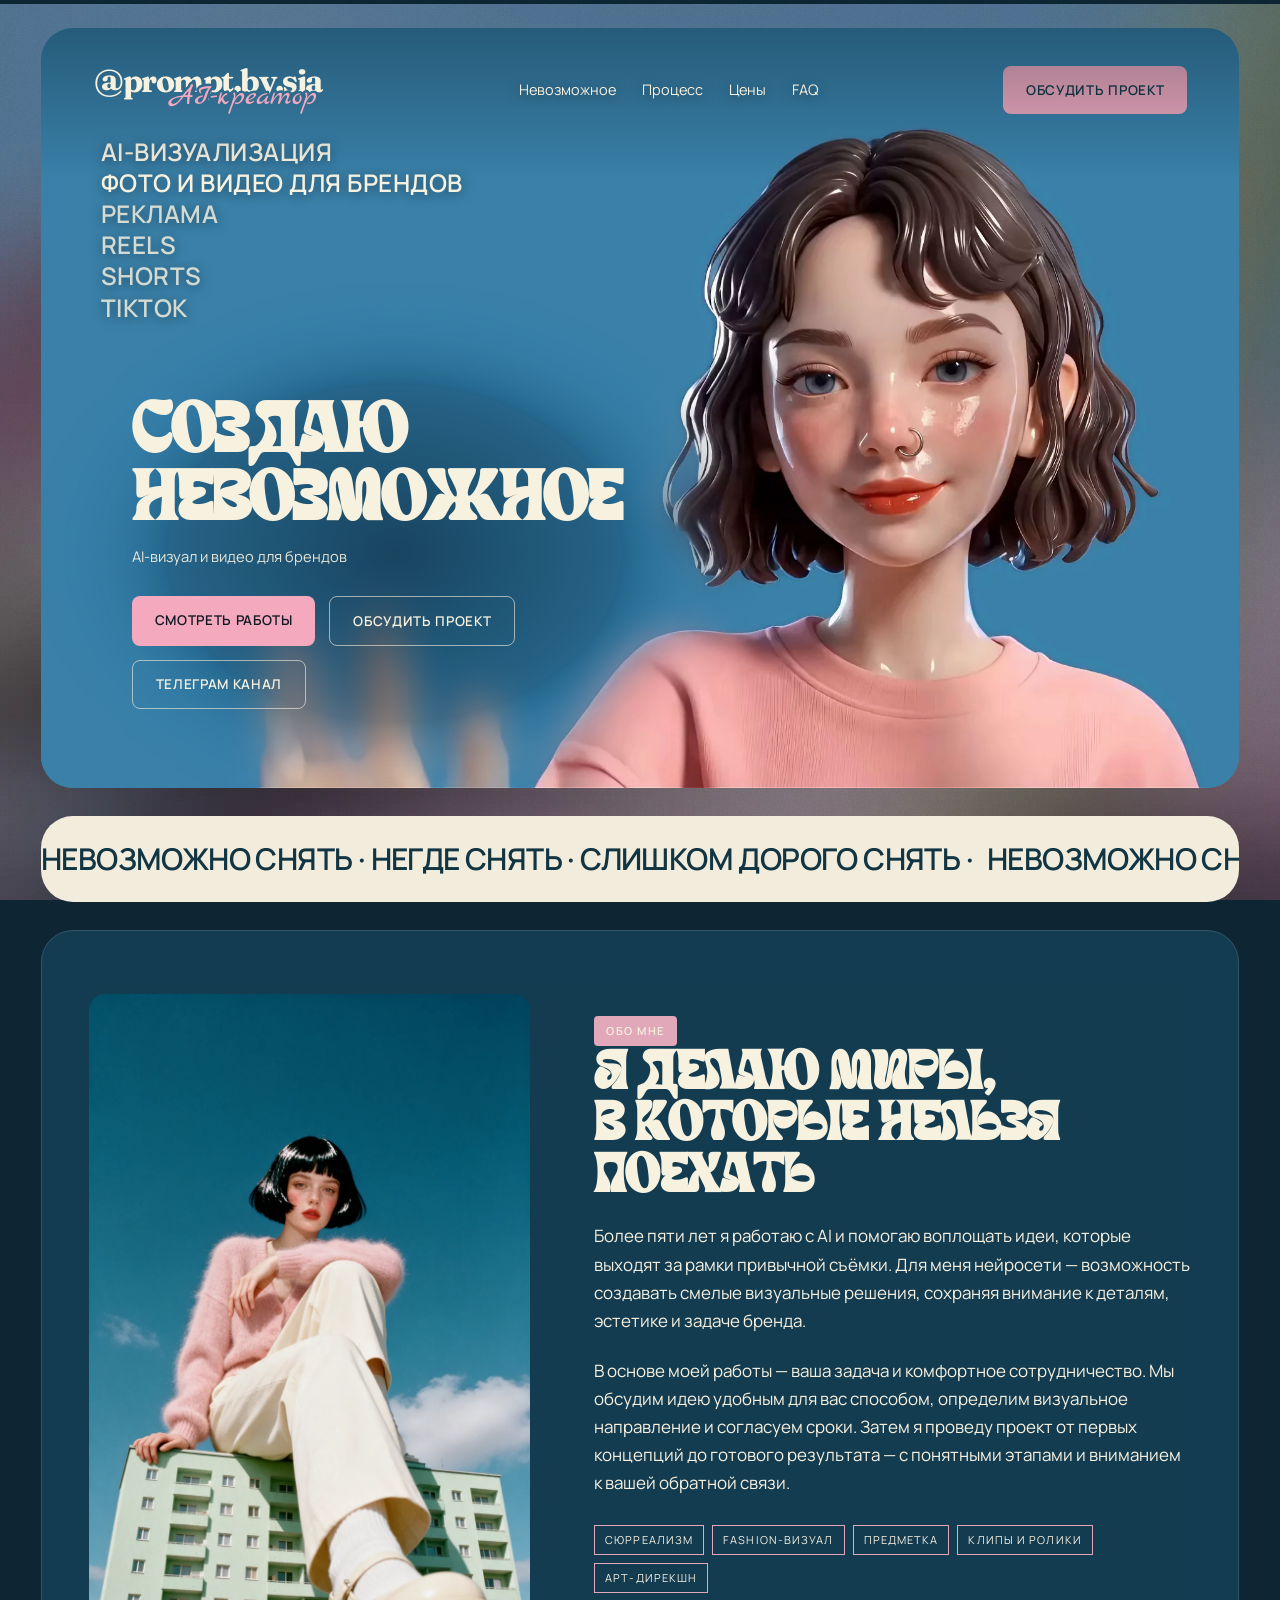
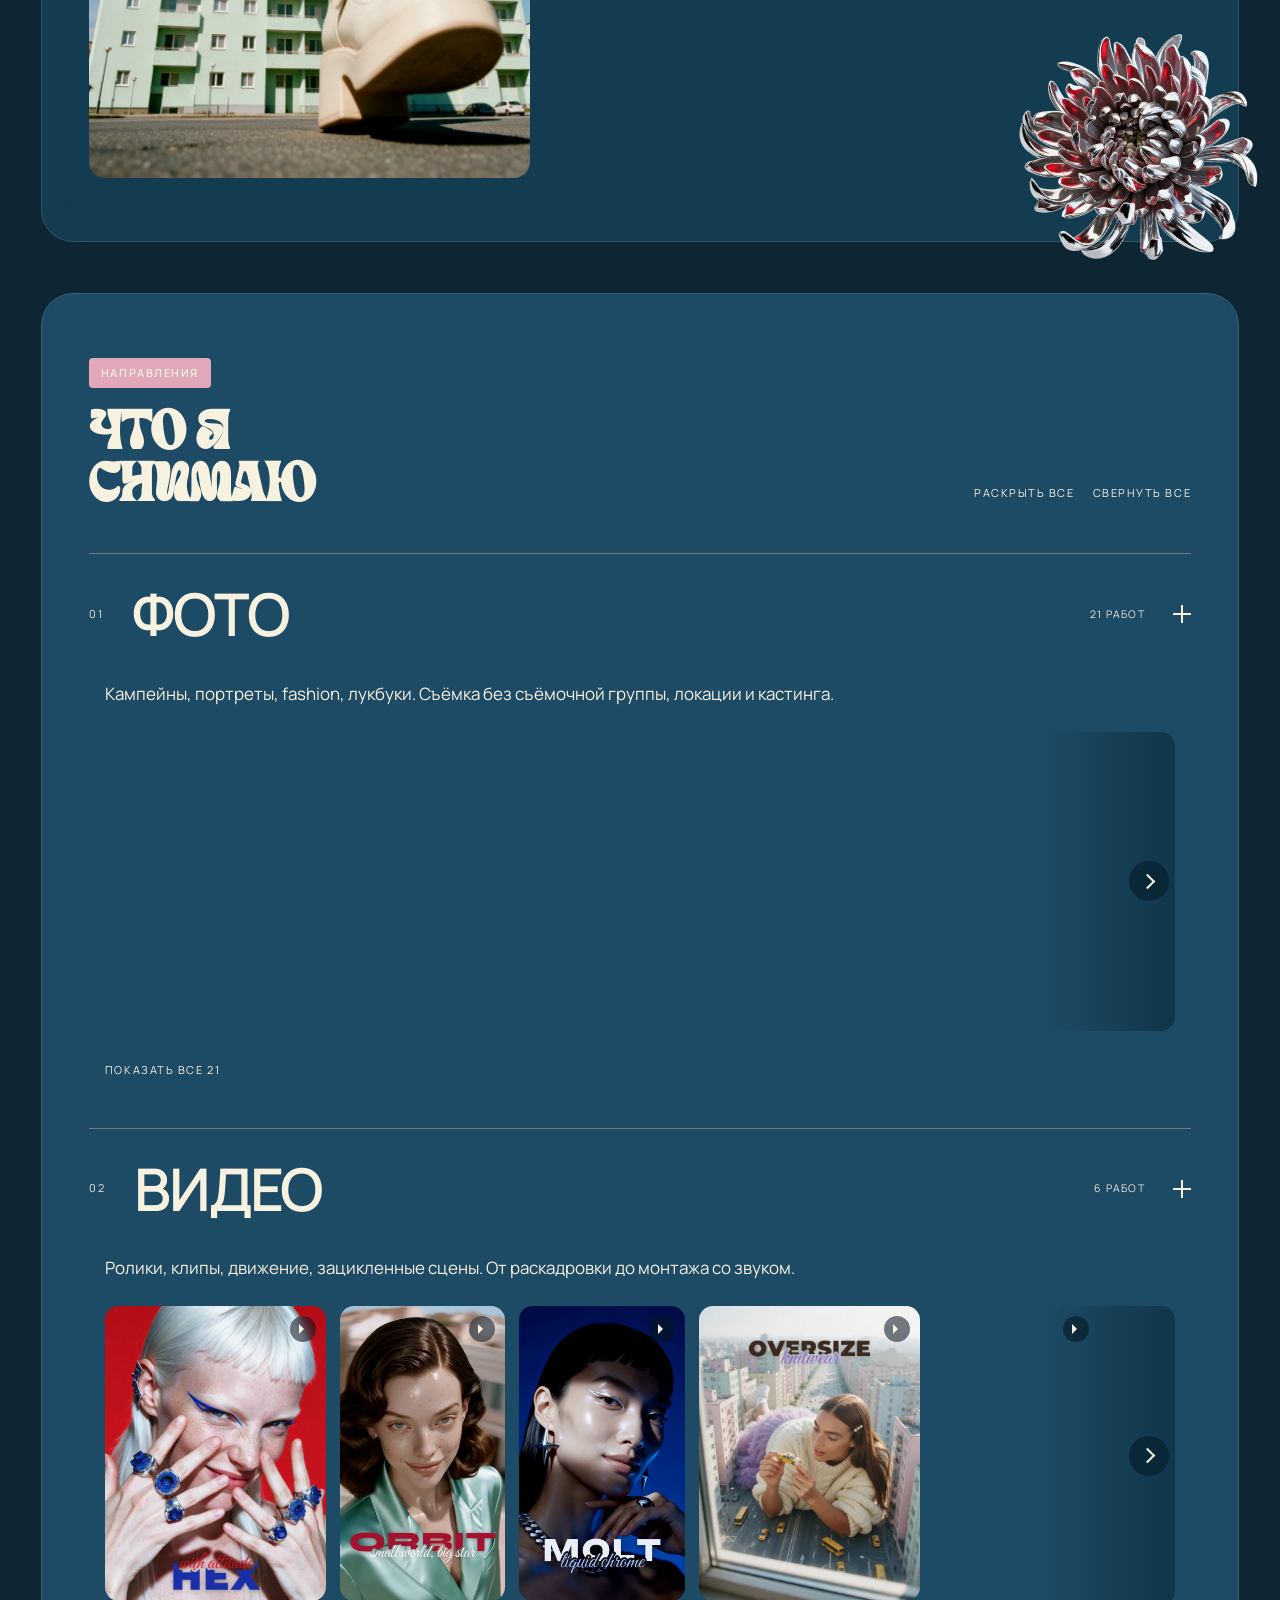
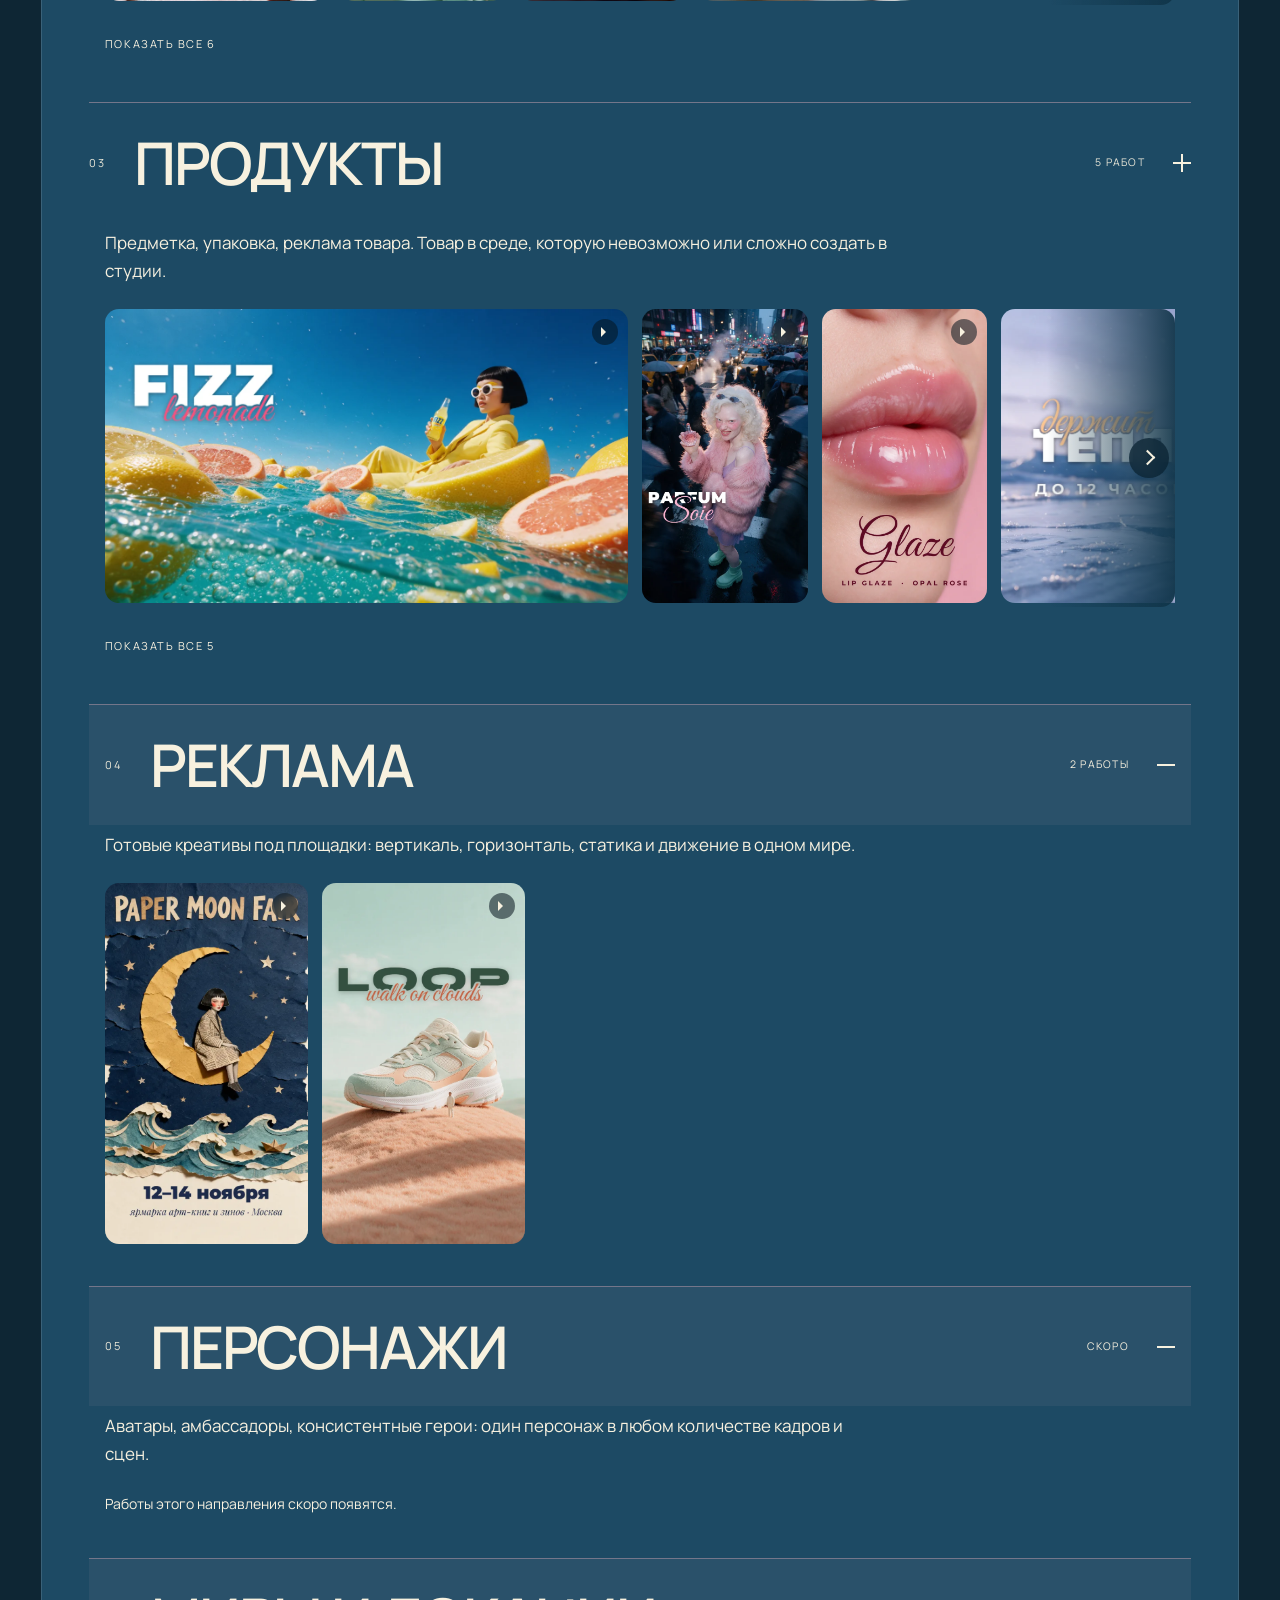
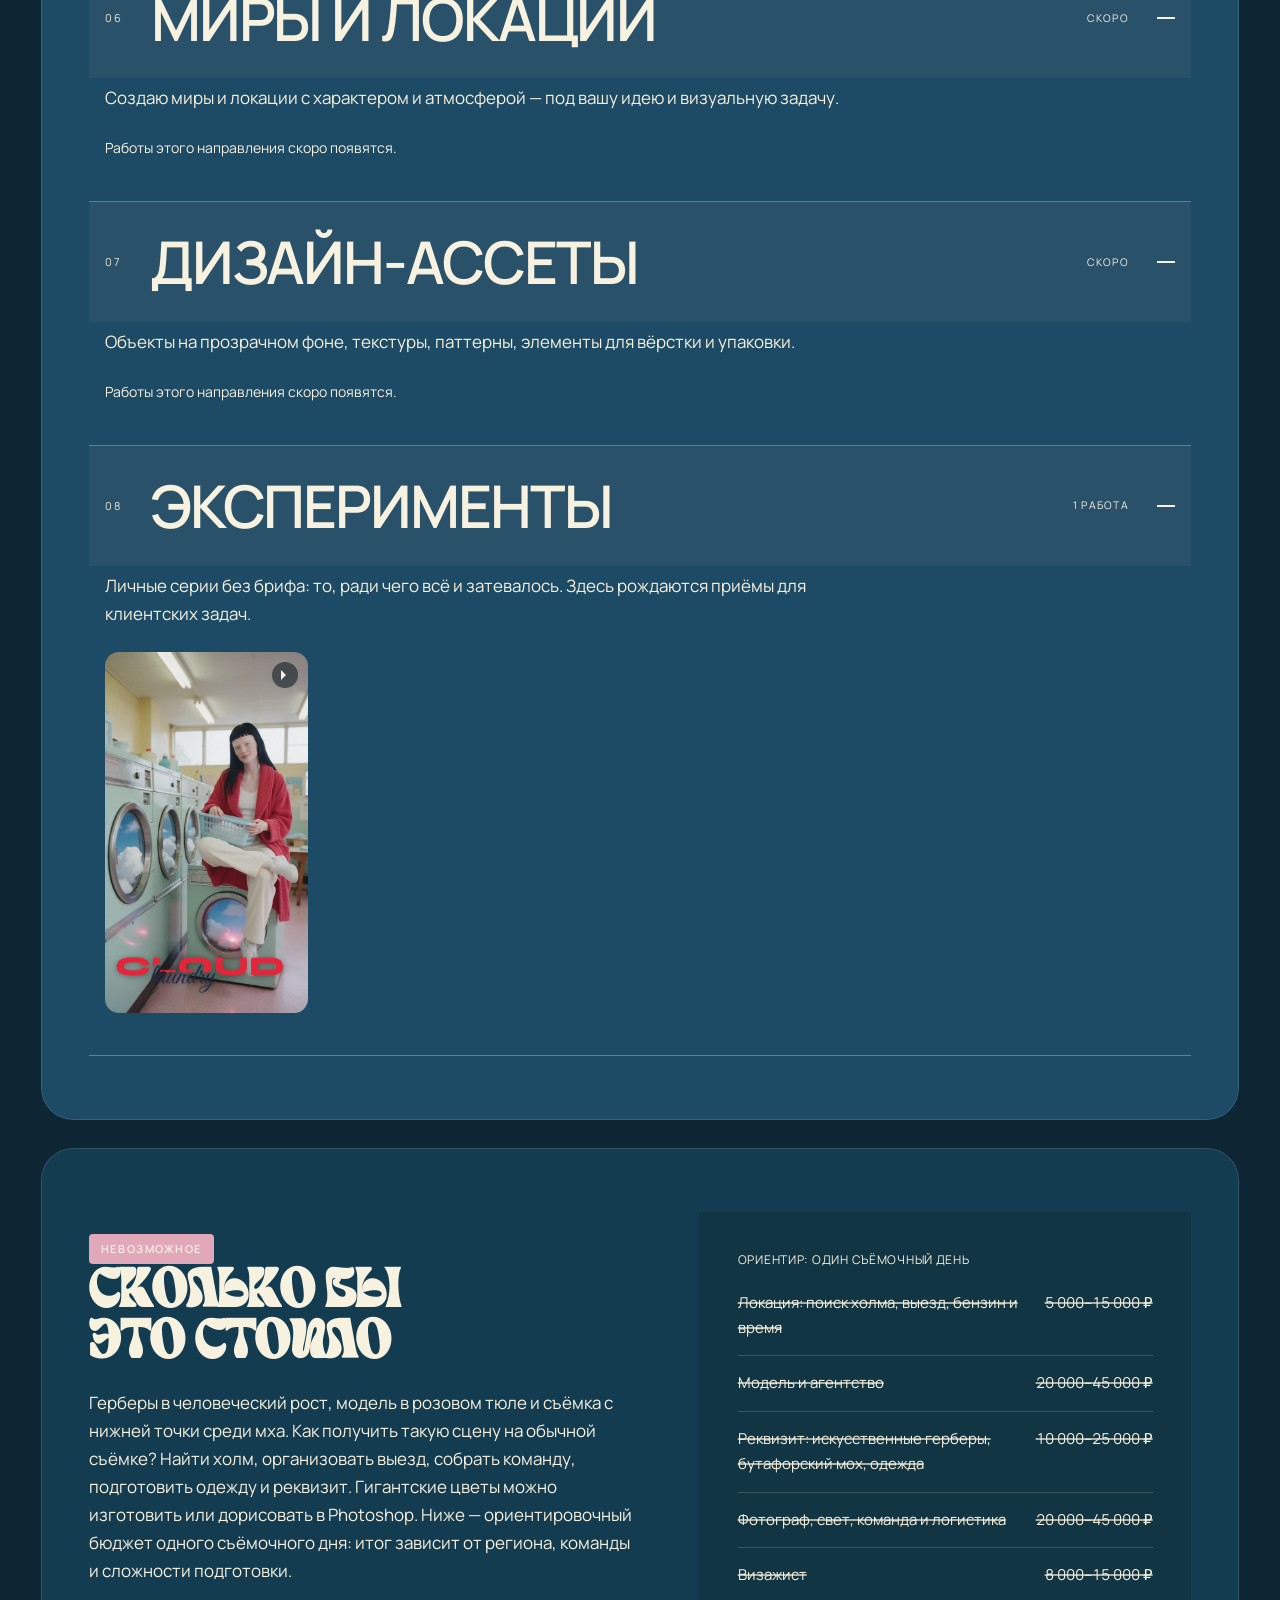
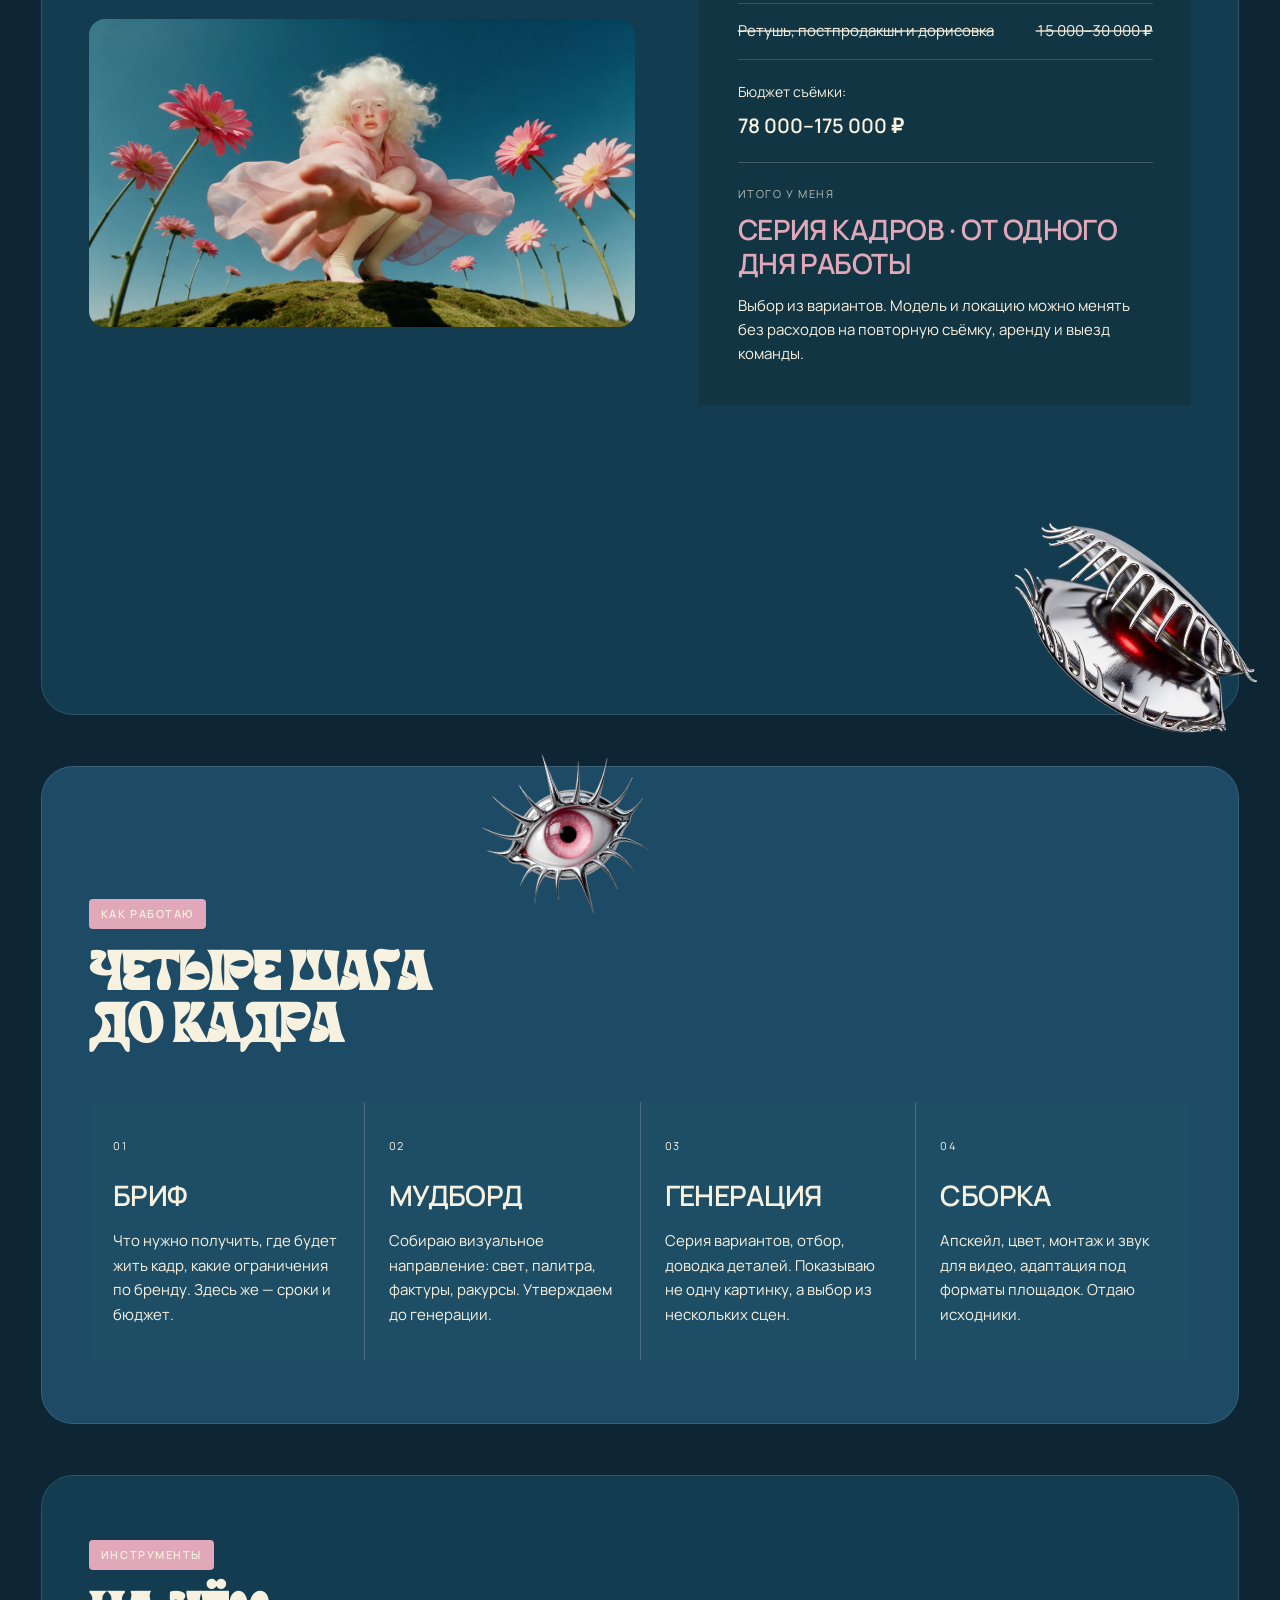
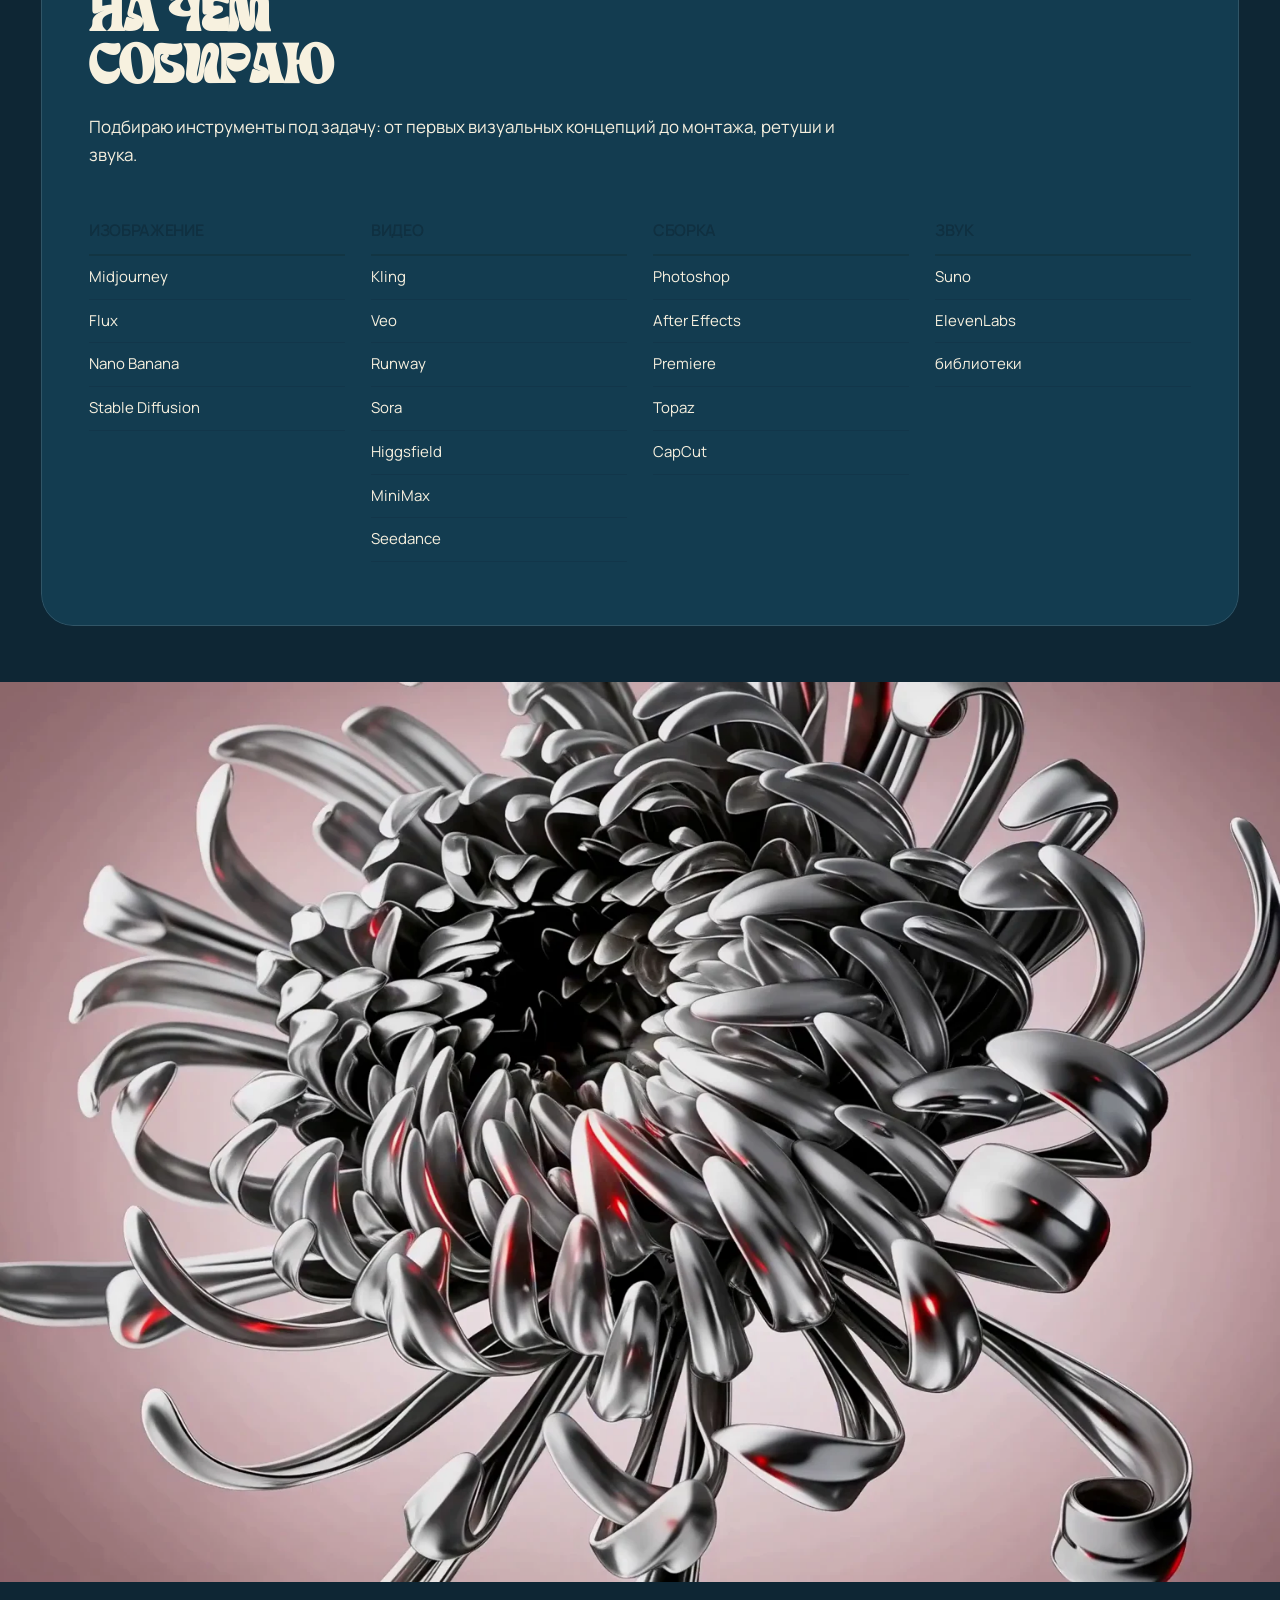
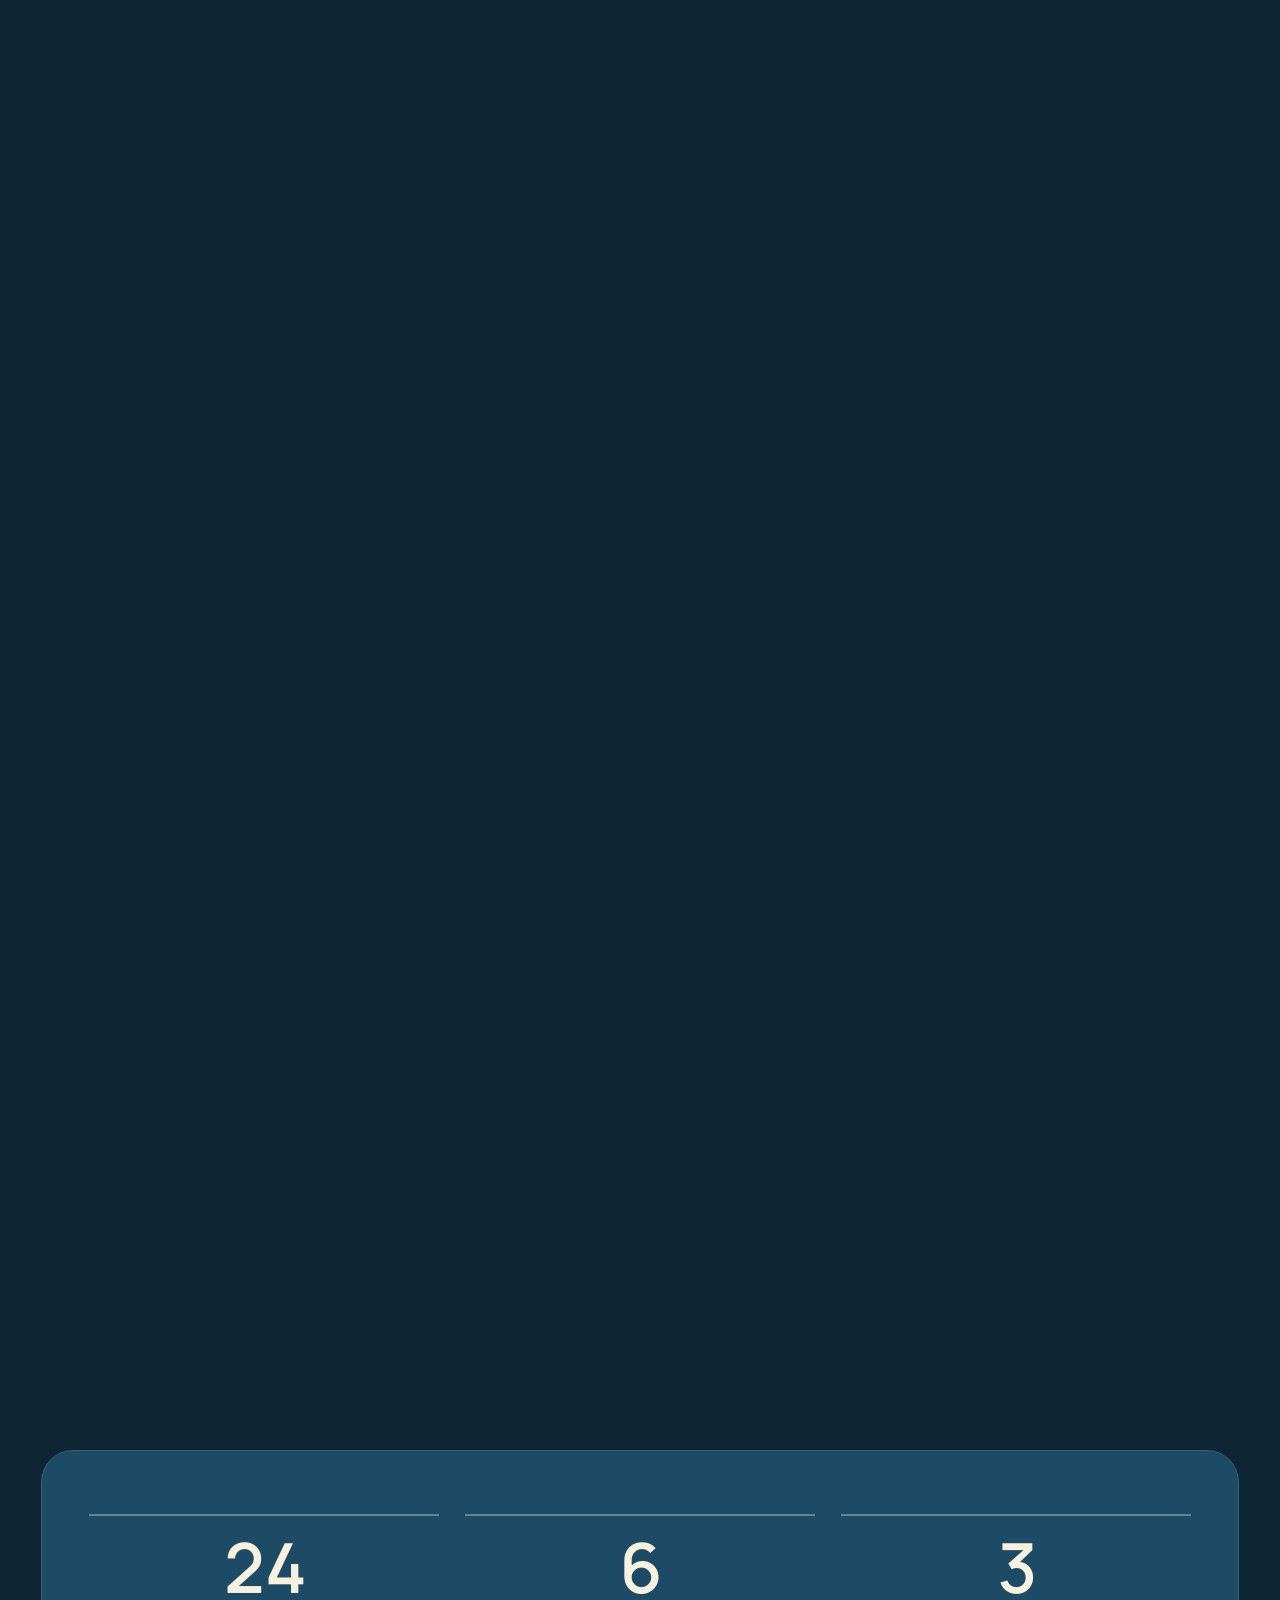
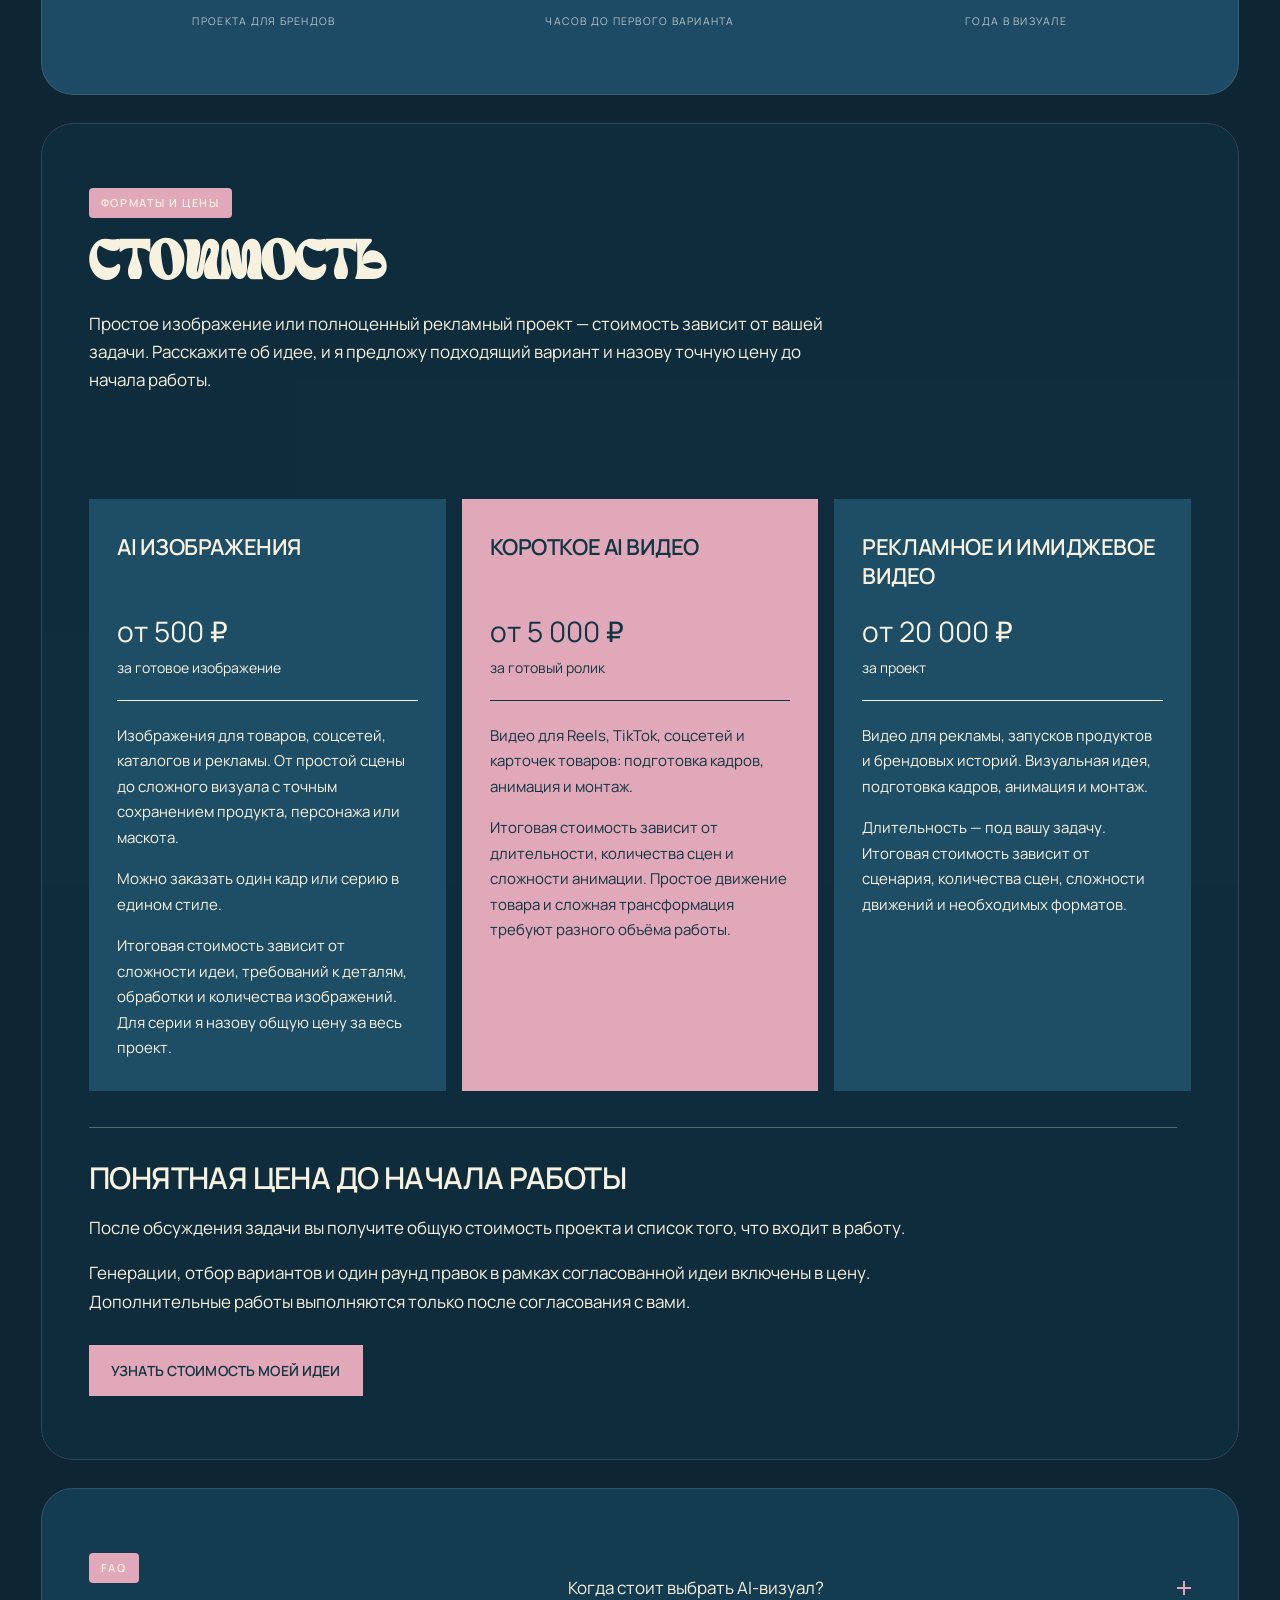
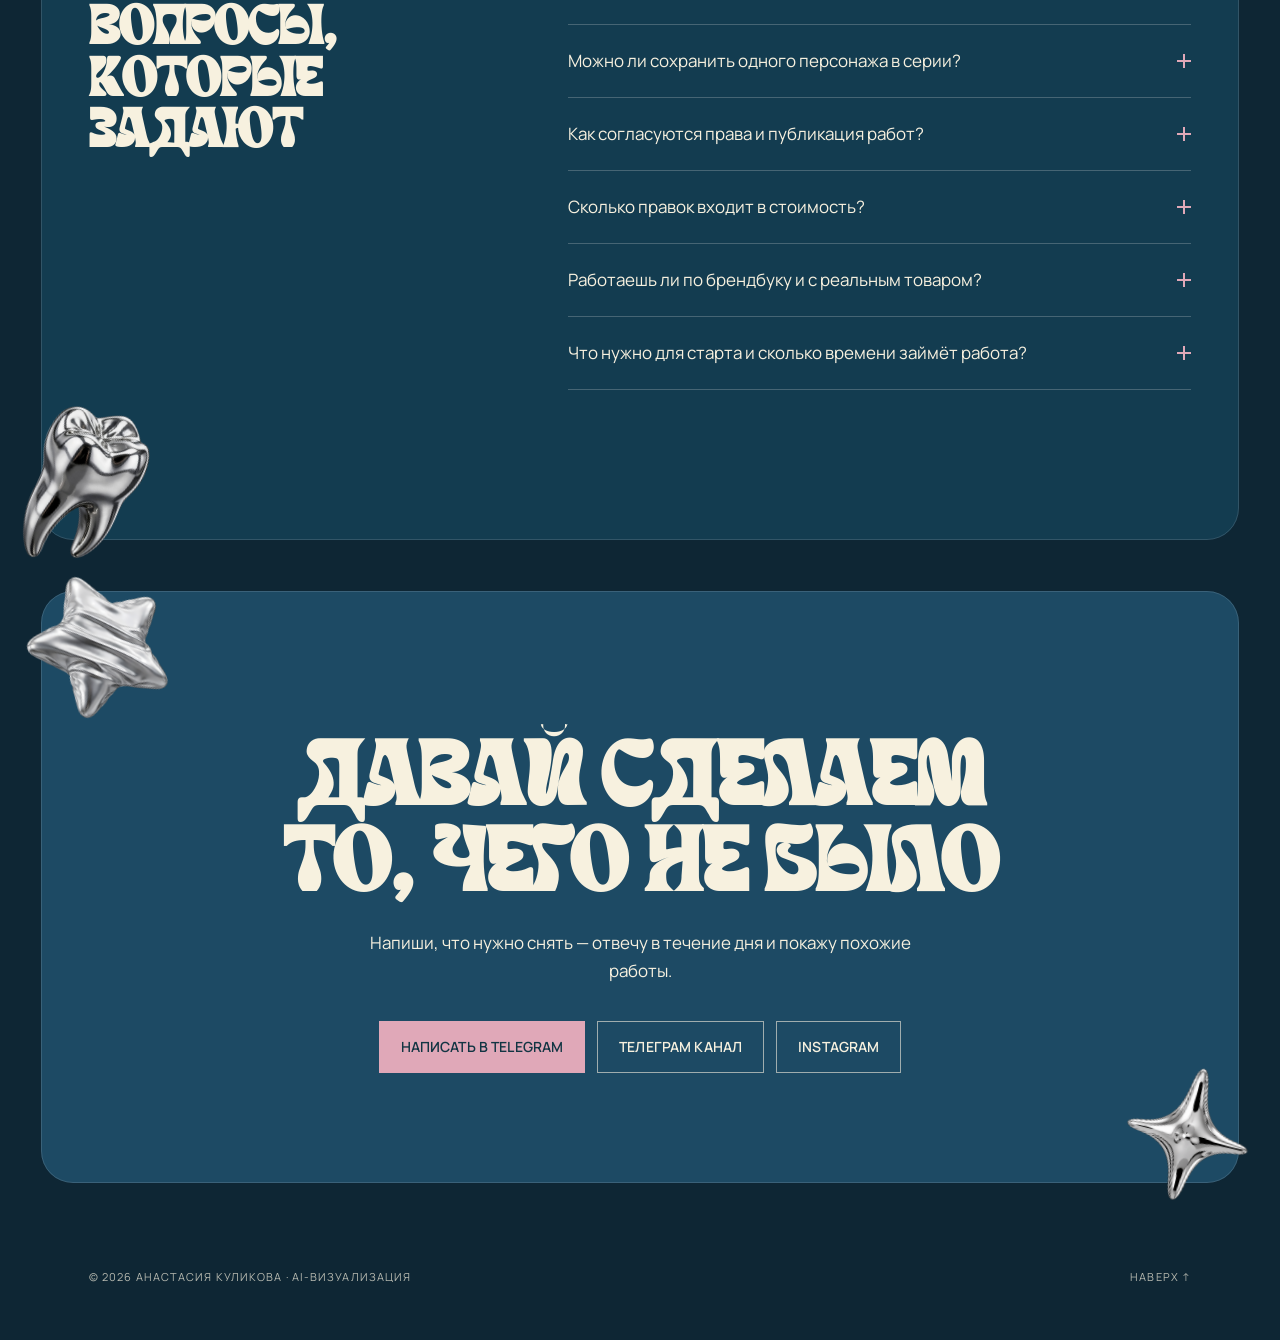
==== index.html @ abefa9d6 "Connect GA4 and Metrika counters, Telegram goals and search verification" ====
<!DOCTYPE html>
<html lang="ru">
<head>
<meta charset="utf-8">
<meta name="viewport" content="width=device-width, initial-scale=1">
<title>Анастасия Куликова — AI-креатор | Изображения и видео для брендов</title>
<meta name="description" content="Анастасия Куликова — AI-креатор. Изображения для товаров, каталогов и рекламы, короткие ролики и имиджевое видео. Стоимость проекта согласуем до начала работы.">

<link rel="canonical" href="https://anastasia.pics/">
<meta name="robots" content="index, follow, max-image-preview:large">
<meta name="theme-color" content="#123543">
<meta property="og:type" content="website">
<meta property="og:locale" content="ru_RU">
<meta property="og:site_name" content="Анастасия Куликова — AI-креатор">
<meta property="og:title" content="AI-изображения и видео для брендов — Анастасия Куликова">
<meta property="og:description" content="От одного кадра до рекламного проекта. Создаю визуальные миры, изображения товаров и AI-видео. Обсудим вашу идею в Telegram.">
<meta property="og:url" content="https://anastasia.pics/">
<meta property="og:image" content="https://anastasia.pics/public/img/cases/ph-17-glide.webp">
<meta property="og:image:type" content="image/webp">
<meta property="og:image:width" content="1200">
<meta property="og:image:height" content="675">
<meta property="og:image:alt" content="GLIDE — сюрреалистичный рекламный визуал из портфолио Анастасии Куликовой">
<meta name="twitter:card" content="summary_large_image">
<meta name="google-site-verification" content="k_ylQPC1gk4GaITkyP332a84MEHCinvS6MO57m6rmag">
<!-- Site verification tags are inserted here by scripts/configure-services.py. -->
<script type="application/ld+json">{
  "@context": "https://schema.org",
  "@graph": [
    {
      "@type": "Person",
      "@id": "https://anastasia.pics/#creator",
      "name": "Анастасия Куликова",
      "alternateName": "@prompt.by.sia",
      "jobTitle": "AI-креатор",
      "url": "https://anastasia.pics/",
      "sameAs": [
        "https://www.instagram.com/prompt.by.sia/"
      ]
    },
    {
      "@type": "WebSite",
      "@id": "https://anastasia.pics/#website",
      "url": "https://anastasia.pics/",
      "name": "Анастасия Куликова — AI-визуализация",
      "inLanguage": "ru",
      "publisher": {
        "@id": "https://anastasia.pics/#creator"
      }
    },
    {
      "@type": "WebPage",
      "@id": "https://anastasia.pics/#webpage",
      "url": "https://anastasia.pics/",
      "name": "AI-изображения и видео для брендов — Анастасия Куликова",
      "isPartOf": {
        "@id": "https://anastasia.pics/#website"
      },
      "about": {
        "@id": "https://anastasia.pics/#creator"
      },
      "inLanguage": "ru"
    },
    {
      "@type": "Service",
      "name": "AI изображения",
      "description": "Изображения для товаров, соцсетей, каталогов и рекламы.",
      "provider": {
        "@id": "https://anastasia.pics/#creator"
      },
      "url": "https://anastasia.pics/#pricing",
      "offers": {
        "@type": "Offer",
        "url": "https://anastasia.pics/#pricing",
        "priceSpecification": {
          "@type": "PriceSpecification",
          "minPrice": 500,
          "priceCurrency": "RUB"
        }
      }
    },
    {
      "@type": "Service",
      "name": "Короткое AI видео",
      "description": "Подготовка кадров, анимация и монтаж коротких роликов.",
      "provider": {
        "@id": "https://anastasia.pics/#creator"
      },
      "url": "https://anastasia.pics/#pricing",
      "offers": {
        "@type": "Offer",
        "url": "https://anastasia.pics/#pricing",
        "priceSpecification": {
          "@type": "PriceSpecification",
          "minPrice": 5000,
          "priceCurrency": "RUB"
        }
      }
    },
    {
      "@type": "Service",
      "name": "Рекламное и имиджевое видео",
      "description": "Визуальная идея, подготовка кадров, анимация и монтаж для брендов.",
      "provider": {
        "@id": "https://anastasia.pics/#creator"
      },
      "url": "https://anastasia.pics/#pricing",
      "offers": {
        "@type": "Offer",
        "url": "https://anastasia.pics/#pricing",
        "priceSpecification": {
          "@type": "PriceSpecification",
          "minPrice": 20000,
          "priceCurrency": "RUB"
        }
      }
    }
  ]
}</script>

<link rel="preload" as="image" href="public/img/hero-poster.webp" fetchpriority="high">
<link rel="stylesheet" href="css/style.css?v=mobile-sequence-1">
</head>
<body>

<!-- подложка: размытие и затемнение запечены в bg.webp, filter здесь не вешаем -->
<div class="page-bg"></div>
<div class="progress-track" aria-hidden="true"><div class="progress" id="progress"></div></div>

<dialog class="mobile-menu" id="mobileMenu" aria-labelledby="mobileMenuTitle">
  <div class="mobile-menu__header"><p id="mobileMenuTitle">@prompt.by.sia</p><button class="mobile-menu__close" type="button" aria-label="Закрыть меню" autofocus>×</button></div>
  <nav class="mobile-menu__nav" aria-label="Навигация по сайту">
    <a href="#directions">Мои работы</a>
    <a href="#impossible">Невозможное</a>
    <a href="#process">Процесс</a>
    <a href="#pricing">Стоимость</a>
    <a href="#faq">Вопросы и ответы</a>
  </nav>
  <a class="btn" href="https://t.me/cassiopeianse" target="_blank" rel="noopener noreferrer">Обсудить проект</a>
</dialog>

<div class="page">

<!-- ══ ХИРО: кадр целиком, играет один раз ══ -->
<!-- object-fit: contain — кадр показывается целиком и прижат к низу.
     Поля по бокам заполняет фон секции --bg, он же фон внутри видео,
     поэтому стык не виден. loop не ставить: первый и последний кадры
     не совпадают. autoplay не ставить: запуск делает скрипт ниже,
     после того как выберет источник по плотности пикселей. -->
<section class="hero" id="top">
  <video class="hero__video" muted playsinline preload="auto"
         poster="public/img/hero-poster.webp"
         data-src-sd="public/video/hero-mobile.mp4"
         data-src-hd="public/video/hero.mp4"></video>

  <!-- Верхнее меню живёт ВНУТРИ карточки шапки: отдельной полосой над ней
       оно разламывает подложку. Позиционирование — в .header. -->
  <header class="header" id="header">
    <a class="logo" href="https://www.instagram.com/prompt.by.sia/" target="_blank" rel="noopener noreferrer" aria-label="@prompt.by.sia — AI-креатор, Instagram"><svg class="logo__art" viewBox="0 0 240 60" aria-hidden="true" focusable="false"><defs><mask id="logo-clearance" maskUnits="userSpaceOnUse" x="-5" y="-5" width="250" height="70" style="mask-type:luminance"><rect x="-5" y="-5" width="250" height="70" fill="white"/><text class="logo__cutout" x="78" y="44">AI-креатор</text></mask></defs><text class="logo__name" x="1" y="32" mask="url(#logo-clearance)">@prompt.by.sia</text><text class="logo__role" x="78" y="44">AI-креатор</text></svg></a>
    <nav class="nav">
      <a href="#impossible">Невозможное</a>
      <a href="#process">Процесс</a>
      <a href="#pricing">Цены</a>
      <a href="#faq">FAQ</a>
    </nav>
    <a class="btn btn--sm" href="https://t.me/cassiopeianse" target="_blank" rel="noopener noreferrer">Обсудить проект</a>
    <button class="burger" id="burger" type="button" aria-label="Открыть меню" aria-expanded="false" aria-controls="mobileMenu" aria-haspopup="dialog"><span></span><span></span></button>
  </header>

  <!-- левая колонка в потоке: список, затем панель. Так они не могут
       наложиться друг на друга при любой высоте карточки. -->
  <div class="hero__content">
  <nav class="hero__nav" aria-label="Направления">
    <a href="#ai">AI-визуализация</a>
    <a href="#brands">Фото и видео для брендов</a>
    <a href="#ads">Реклама</a>
    <a href="#reels">Reels</a>
    <a href="#shorts">Shorts</a>
    <a href="#tiktok">Tiktok</a>
  </nav>

  <div class="hero__panel">
    <span class="hero__glass" aria-hidden="true"></span>
    <div class="hero__copy">
      <h1 class="hero__title">СОЗДАЮ<br>НЕВОЗМОЖНОЕ</h1>
      <p class="hero__sub">AI-визуал и видео для брендов</p>
      <div class="hero__actions">
        <a class="btn btn--primary" href="#works">Смотреть работы</a>
        <a class="btn btn--ghost"   href="https://t.me/cassiopeianse" target="_blank" rel="noopener noreferrer">Обсудить проект</a>
        <a class="btn btn--ghost btn--channel" href="https://t.me/aaautomation" target="_blank" rel="noopener noreferrer">Телеграм канал</a>
      </div>
    </div>
  </div>
  </div><!-- /.hero__content -->
</section>

<!-- Источник выбирается по ФИЗИЧЕСКИМ пикселям: 1440 CSS при dpr 2 — это
     2880 реальных, такому экрану нужен hero.mp4. Скрипт стоит сразу за
     секцией, а не в конце body и не в DOMContentLoaded: иначе постер
     сменится рывком. Обёрнут в IIFE, чтобы hero/video/px не утекали
     в глобальную область — на поведение это не влияет. -->
<script>
  (function () {
    const hero  = document.querySelector('.hero');
    const video = document.querySelector('.hero__video');

    // Match the browser-decoded corner color, including the initial poster.
    // A fixed CSS color can differ after video color-space conversion.
    function matchBackground(source) {
      try {
        const canvas = document.createElement('canvas');
        canvas.width = canvas.height = 1;
        const ctx = canvas.getContext('2d', { willReadFrequently: true });
        if (!ctx) return;
        ctx.drawImage(source, 0, 0, 16, 16, 0, 0, 1, 1);
        const [r, g, b] = ctx.getImageData(0, 0, 1, 1).data;
        hero.style.setProperty('--bg', `rgb(${r}, ${g}, ${b})`);
      } catch (_) {
        // Keep the poster-matched CSS fallback when pixel access is unavailable.
      }
    }

    if (video) {
      const poster = new Image();
      poster.onload = () => { if (video.readyState < 2) matchBackground(poster); };
      poster.src = video.poster;
      video.addEventListener('loadeddata', () => matchBackground(video), { once: true });
    }

    if (video && !window.matchMedia('(prefers-reduced-motion: reduce)').matches) {
      const px = window.innerWidth * (window.devicePixelRatio || 1);
      video.src = video.dataset[px > 1400 ? 'srcHd' : 'srcSd'];
      video.play().catch(() => {});

      hero.addEventListener('mouseenter', () => {
        if (!video.paused) return;
        video.currentTime = 0;
        video.play().catch(() => {});
      });
    }
  })();
</script>

<!-- ══ БЕГУЩАЯ СТРОКА ══ -->
<div class="marquee" aria-hidden="true">
  <div class="marquee__track">
    <div class="marquee__group"><span>невозможно снять · негде снять · слишком дорого снять ·</span><span>невозможно снять · негде снять · слишком дорого снять ·</span></div>
    <div class="marquee__group"><span>невозможно снять · негде снять · слишком дорого снять ·</span><span>невозможно снять · негде снять · слишком дорого снять ·</span></div>
  </div>
</div>

<!-- ══ ОБО МНЕ ══ -->
<section class="section section--teal section--decor" id="about">
  <img class="decor decor--flower" src="public/img/decor/flower.webp" width="2048" height="2048" alt="" aria-hidden="true" loading="lazy" decoding="async" draggable="false">
  <div class="shell about">
    <img class="about__media reveal" src="public/img/about.webp"
         width="900" height="1600" loading="lazy" decoding="async"
         alt="Девушка-великанша сидит на жилом доме, съёмка с нижней точки">
    <div class="about__text">
      <p class="tag reveal">Обо мне</p>
      <h2 class="section__title reveal">Я делаю миры,<br>в которые нельзя поехать</h2>
      <p class="reveal">Более пяти лет я работаю с AI и помогаю воплощать идеи, которые выходят за рамки привычной съёмки. Для меня нейросети — возможность создавать смелые визуальные решения, сохраняя внимание к деталям, эстетике и задаче бренда.</p>
      <p class="reveal">В основе моей работы — ваша задача и комфортное сотрудничество. Мы обсудим идею удобным для вас способом, определим визуальное направление и согласуем сроки. Затем я проведу проект от первых концепций до готового результата — с понятными этапами и вниманием к вашей обратной связи.</p>
      <ul class="chips reveal">
        <li>сюрреализм</li><li>fashion-визуал</li><li>предметка</li><li>клипы и ролики</li><li>арт-дирекшн</li>
      </ul>
    </div>
  </div>
</section>

<!-- ══ НАПРАВЛЕНИЯ (раскрывающиеся строки) ══ -->
<section class="section section--blue" id="directions">
  <div class="shell">
    <div class="dirs__head">
      <div>
        <p class="tag reveal">Направления</p>
        <h2 class="section__title reveal">Что я<br>снимаю</h2>
      </div>
      <div class="dirs__tools reveal">
        <button class="linkbtn" id="expandAll">Раскрыть все</button>
        <button class="linkbtn" id="collapseAll">Свернуть все</button>
      </div>
    </div>

    <div class="dirs" id="dirs">
      <div class="drow is-peek" data-key="photo">
        <button class="drow__bar" aria-expanded="false" aria-controls="panel-photo">
          <span class="drow__no">01</span>
          <span class="drow__name">Фото</span>
          <span class="drow__count">21 работ</span>
          <span class="drow__icon" aria-hidden="true"></span>
        </button>
        <div class="drow__panel" id="panel-photo" role="region">
          <div class="drow__inner">
            <p class="drow__desc">Кампейны, портреты, fashion, лукбуки. Съёмка без съёмочной группы, локации и кастинга.</p>
            <div class="dstrip">
              <div class="dgrid">
                <article class="work">
                  <button class="work__btn" type="button"
                          data-brand="KNOT" data-type="Кампейн, вид сверху">
                    <img class="work__img" src="public/img/cases/ph-18-knot.webp" alt="KNOT — Кампейн, вид сверху"
                         width="600" height="900" loading="lazy" decoding="async">
                    <span class="work__cap"><b>KNOT</b><small>Кампейн, вид сверху</small></span>
                  </button>
                </article>
                <article class="work">
                  <button class="work__btn" type="button"
                          data-brand="NIGHTSHIFT" data-type="Ночной кампейн">
                    <img class="work__img" src="public/img/cases/ph-08-nightshift.webp" alt="NIGHTSHIFT — Ночной кампейн"
                         width="600" height="900" loading="lazy" decoding="async">
                    <span class="work__cap"><b>NIGHTSHIFT</b><small>Ночной кампейн</small></span>
                  </button>
                </article>
                <article class="work">
                  <button class="work__btn" type="button"
                          data-brand="HEX" data-type="Key visual">
                    <img class="work__img" src="public/img/cases/ph-03-hex.webp" alt="HEX — Key visual"
                         width="600" height="800" loading="lazy" decoding="async">
                    <span class="work__cap"><b>HEX</b><small>Key visual</small></span>
                  </button>
                </article>
                <article class="work">
                  <button class="work__btn" type="button"
                          data-brand="ДЕРЗКО" data-type="Бьюти-кампейн">
                    <img class="work__img" src="public/img/cases/ph-02.webp" alt="ДЕРЗКО — Бьюти-кампейн"
                         width="600" height="800" loading="lazy" decoding="async">
                    <span class="work__cap"><b>ДЕРЗКО</b><small>Бьюти-кампейн</small></span>
                  </button>
                </article>
                <article class="work">
                  <button class="work__btn" type="button"
                          data-brand="CREMA CLUB" data-type="Флаер открытия">
                    <img class="work__img" src="public/img/cases/ph-11-crema-club.webp" alt="CREMA CLUB — Флаер открытия"
                         width="600" height="1067" loading="lazy" decoding="async">
                    <span class="work__cap"><b>CREMA CLUB</b><small>Флаер открытия</small></span>
                  </button>
                </article>
                <article class="work">
                  <button class="work__btn" type="button"
                          data-brand="SOIE" data-type="Кадр кампании">
                    <img class="work__img" src="public/img/cases/ph-04-soie.webp" alt="SOIE — Кадр кампании"
                         width="600" height="1067" loading="lazy" decoding="async">
                    <span class="work__cap"><b>SOIE</b><small>Кадр кампании</small></span>
                  </button>
                </article>
                <article class="work work--wide">
                  <button class="work__btn" type="button"
                          data-brand="FIZZ" data-type="Key visual">
                    <img class="work__img" src="public/img/cases/ph-01-fizz.webp" alt="FIZZ — Key visual 16x9"
                         width="1200" height="675" loading="lazy" decoding="async">
                    <span class="work__cap"><b>FIZZ</b><small>Key visual 16x9</small></span>
                  </button>
                </article>
                <article class="work">
                  <button class="work__btn" type="button"
                          data-brand="PETALE" data-type="Бьюти-макро">
                    <img class="work__img" src="public/img/cases/ph-05-petale.webp" alt="PETALE — Бьюти-макро"
                         width="600" height="900" loading="lazy" decoding="async">
                    <span class="work__cap"><b>PETALE</b><small>Бьюти-макро</small></span>
                  </button>
                </article>
                <article class="work">
                  <button class="work__btn" type="button"
                          data-brand="AIRY" data-type="Сюр-кампейн">
                    <img class="work__img" src="public/img/cases/ph-06-airy.webp" alt="AIRY — Сюр-кампейн"
                         width="600" height="1067" loading="lazy" decoding="async">
                    <span class="work__cap"><b>AIRY</b><small>Сюр-кампейн</small></span>
                  </button>
                </article>
                <article class="work">
                  <button class="work__btn" type="button"
                          data-brand="SOFT MATTER" data-type="Постер">
                    <img class="work__img" src="public/img/cases/ph-07-soft-matter.webp" alt="SOFT MATTER — Постер"
                         width="600" height="800" loading="lazy" decoding="async">
                    <span class="work__cap"><b>SOFT MATTER</b><small>Постер</small></span>
                  </button>
                </article>
                <article class="work">
                  <button class="work__btn" type="button"
                          data-brand="AETHEL" data-type="Предметка">
                    <img class="work__img" src="public/img/cases/ph-09-aethel.webp" alt="AETHEL — Предметка"
                         width="600" height="800" loading="lazy" decoding="async">
                    <span class="work__cap"><b>AETHEL</b><small>Предметка</small></span>
                  </button>
                </article>
                <article class="work">
                  <button class="work__btn" type="button"
                          data-brand="Hotter" data-type="Студийный пэкшот">
                    <img class="work__img" src="public/img/cases/ph-10-hotter.webp" alt="Hotter — Студийный пэкшот"
                         width="600" height="800" loading="lazy" decoding="async">
                    <span class="work__cap"><b>Hotter</b><small>Студийный пэкшот</small></span>
                  </button>
                </article>
                <article class="work">
                  <button class="work__btn" type="button"
                          data-brand="LAIT" data-type="Key visual">
                    <img class="work__img" src="public/img/cases/ph-12-lait.webp" alt="LAIT — Key visual"
                         width="600" height="900" loading="lazy" decoding="async">
                    <span class="work__cap"><b>LAIT</b><small>Key visual</small></span>
                  </button>
                </article>
                <article class="work">
                  <button class="work__btn" type="button"
                          data-brand="OVERSIZE" data-type="Сюр-гигантизм">
                    <img class="work__img" src="public/img/cases/ph-13-oversize.webp" alt="OVERSIZE — Сюр-гигантизм"
                         width="600" height="800" loading="lazy" decoding="async">
                    <span class="work__cap"><b>OVERSIZE</b><small>Сюр-гигантизм</small></span>
                  </button>
                </article>
                <article class="work">
                  <button class="work__btn" type="button"
                          data-brand="CLOUD LAUNDRY" data-type="Fashion-редакционная">
                    <img class="work__img" src="public/img/cases/ph-14-cloud-laundry.webp" alt="CLOUD LAUNDRY — Fashion-редакционная"
                         width="600" height="1067" loading="lazy" decoding="async">
                    <span class="work__cap"><b>CLOUD LAUNDRY</b><small>Fashion-редакционная</small></span>
                  </button>
                </article>
                <article class="work">
                  <button class="work__btn" type="button"
                          data-brand="NUAGE" data-type="Сюр-имидж">
                    <img class="work__img" src="public/img/cases/ph-15-nuage.webp" alt="NUAGE — Сюр-имидж"
                         width="600" height="1067" loading="lazy" decoding="async">
                    <span class="work__cap"><b>NUAGE</b><small>Сюр-имидж</small></span>
                  </button>
                </article>
                <article class="work">
                  <button class="work__btn" type="button"
                          data-brand="STRAND" data-type="Кампейн">
                    <img class="work__img" src="public/img/cases/ph-16-strand.webp" alt="STRAND — Кампейн"
                         width="600" height="900" loading="lazy" decoding="async">
                    <span class="work__cap"><b>STRAND</b><small>Кампейн</small></span>
                  </button>
                </article>
                <article class="work work--wide">
                  <button class="work__btn" type="button"
                          data-brand="GLIDE" data-type="Сюр key visual">
                    <img class="work__img" src="public/img/cases/ph-17-glide.webp" alt="GLIDE — Сюр key visual 16x9"
                         width="1200" height="675" loading="lazy" decoding="async">
                    <span class="work__cap"><b>GLIDE</b><small>Сюр key visual 16x9</small></span>
                  </button>
                </article>
                <article class="work">
                  <button class="work__btn" type="button"
                          data-brand="PLUMA" data-type="Сюр-кампейн">
                    <img class="work__img" src="public/img/cases/ph-19-pluma.webp" alt="PLUMA — Сюр-кампейн"
                         width="600" height="800" loading="lazy" decoding="async">
                    <span class="work__cap"><b>PLUMA</b><small>Сюр-кампейн</small></span>
                  </button>
                </article>
                <article class="work">
                  <button class="work__btn" type="button"
                          data-brand="SUCRE" data-type="Сюр-кампейн">
                    <img class="work__img" src="public/img/cases/ph-20-sucre.webp" alt="SUCRE — Сюр-кампейн"
                         width="600" height="1067" loading="lazy" decoding="async">
                    <span class="work__cap"><b>SUCRE</b><small>Сюр-кампейн</small></span>
                  </button>
                </article>
                <article class="work work--wide">
                  <button class="work__btn" type="button"
                          data-brand="NACRE" data-type="Hero для сайта">
                    <img class="work__img" src="public/img/cases/ph-21-nacre.webp" alt="NACRE — Hero для сайта 16x9"
                         width="1200" height="675" loading="lazy" decoding="async">
                    <span class="work__cap"><b>NACRE</b><small>Hero для сайта 16x9</small></span>
                  </button>
                </article>
              </div>
            </div>
            <button class="drow__all linkbtn" type="button">Показать все 21</button>
          </div>
        </div>
      </div>

      <div class="drow is-peek" data-key="video">
        <button class="drow__bar" aria-expanded="false" aria-controls="panel-video">
          <span class="drow__no">02</span>
          <span class="drow__name">Видео</span>
          <span class="drow__count">6 работ</span>
          <span class="drow__icon" aria-hidden="true"></span>
        </button>
        <div class="drow__panel" id="panel-video" role="region">
          <div class="drow__inner">
            <p class="drow__desc">Ролики, клипы, движение, зацикленные сцены. От раскадровки до монтажа со звуком.</p>
            <div class="dstrip">
              <div class="dgrid">
                <article class="work">
                  <button class="work__btn" type="button"
                          data-src="public/video/cases/02-hex.mp4"
                          data-brand="HEX" data-type="Fashion-ролик">
                    <img class="work__img" src="public/img/cases/02-hex.webp" alt="HEX — Fashion-ролик"
                         width="600" height="800" loading="lazy" decoding="async">
                    <span class="work__play" aria-hidden="true"></span><span class="work__cap"><b>HEX</b><small>Fashion-ролик</small></span>
                  </button>
                </article>
                <article class="work">
                  <button class="work__btn" type="button"
                          data-src="public/video/cases/05-orbit.mp4"
                          data-brand="ORBIT" data-type="Сюрреалистичный fashion-ролик">
                    <img class="work__img" src="public/img/cases/05-orbit.webp" alt="ORBIT — Сюрреалистичный fashion-ролик"
                         width="600" height="1067" loading="lazy" decoding="async">
                    <span class="work__play" aria-hidden="true"></span><span class="work__cap"><b>ORBIT</b><small>Сюрреалистичный fashion-ролик</small></span>
                  </button>
                </article>
                <article class="work">
                  <button class="work__btn" type="button"
                          data-src="public/video/cases/01-molt.mp4"
                          data-brand="MOLT" data-type="Fashion-ролик">
                    <img class="work__img" src="public/img/cases/01-molt.webp" alt="MOLT — Fashion-ролик"
                         width="600" height="1067" loading="lazy" decoding="async">
                    <span class="work__play" aria-hidden="true"></span><span class="work__cap"><b>MOLT</b><small>Fashion-ролик</small></span>
                  </button>
                </article>
                <article class="work">
                  <button class="work__btn" type="button"
                          data-src="public/video/cases/14-oversize.mp4"
                          data-brand="OVERSIZE" data-type="Сюр-гигантизм, fashion-ролик">
                    <img class="work__img" src="public/img/cases/14-oversize.webp" alt="OVERSIZE — Сюр-гигантизм, fashion-ролик"
                         width="600" height="800" loading="lazy" decoding="async">
                    <span class="work__play" aria-hidden="true"></span><span class="work__cap"><b>OVERSIZE</b><small>Сюр-гигантизм, fashion-ролик</small></span>
                  </button>
                </article>
                <article class="work">
                  <button class="work__btn" type="button"
                          data-src="public/video/cases/03-orbe.mp4"
                          data-brand="ORBE" data-type="Beauty-портрет">
                    <img class="work__img" src="public/img/cases/03-orbe.webp" alt="ORBE — Beauty-портрет"
                         width="600" height="1067" loading="lazy" decoding="async">
                    <span class="work__play" aria-hidden="true"></span><span class="work__cap"><b>ORBE</b><small>Beauty-портрет</small></span>
                  </button>
                </article>
                <article class="work work--wide">
                  <button class="work__btn" type="button"
                          data-src="public/video/cases/08-knot.mp4"
                          data-brand="KNOT" data-type="Имиджевый бренд-фильм">
                    <img class="work__img" src="public/img/cases/08-knot.webp" alt="KNOT — Имиджевый бренд-фильм"
                         width="1200" height="675" loading="lazy" decoding="async">
                    <span class="work__play" aria-hidden="true"></span><span class="work__cap"><b>KNOT</b><small>Имиджевый бренд-фильм</small></span>
                  </button>
                </article>
              </div>
            </div>
            <button class="drow__all linkbtn" type="button">Показать все 6</button>
          </div>
        </div>
      </div>

      <div class="drow is-peek" data-key="product">
        <button class="drow__bar" aria-expanded="false" aria-controls="panel-product">
          <span class="drow__no">03</span>
          <span class="drow__name">Продукты</span>
          <span class="drow__count">5 работ</span>
          <span class="drow__icon" aria-hidden="true"></span>
        </button>
        <div class="drow__panel" id="panel-product" role="region">
          <div class="drow__inner">
            <p class="drow__desc">Предметка, упаковка, реклама товара. Товар в среде, которую невозможно или сложно создать в студии.</p>
            <div class="dstrip">
              <div class="dgrid">
                <article class="work work--wide">
                  <button class="work__btn" type="button"
                          data-src="public/video/cases/10-fizz.mp4"
                          data-brand="FIZZ" data-type="Продуктовый рекламный ролик">
                    <img class="work__img" src="public/img/cases/10-fizz.webp" alt="FIZZ — Продуктовый рекламный ролик"
                         width="1200" height="675" loading="lazy" decoding="async">
                    <span class="work__play" aria-hidden="true"></span><span class="work__cap"><b>FIZZ</b><small>Продуктовый рекламный ролик</small></span>
                  </button>
                </article>
                <article class="work">
                  <button class="work__btn" type="button"
                          data-src="public/video/cases/07-soie.mp4"
                          data-brand="SOIE" data-type="Хук для Reels">
                    <img class="work__img" src="public/img/cases/07-soie.webp" alt="SOIE — Хук для Reels (3 с)"
                         width="600" height="1067" loading="lazy" decoding="async">
                    <span class="work__play" aria-hidden="true"></span><span class="work__cap"><b>SOIE</b><small>Хук для Reels (3 с)</small></span>
                  </button>
                </article>
                <article class="work">
                  <button class="work__btn" type="button"
                          data-src="public/video/cases/04-glaze.mp4"
                          data-brand="GLAZE" data-type="Макро бьюти-ролик">
                    <img class="work__img" src="public/img/cases/04-glaze.webp" alt="GLAZE — Макро бьюти-ролик"
                         width="600" height="1067" loading="lazy" decoding="async">
                    <span class="work__play" aria-hidden="true"></span><span class="work__cap"><b>GLAZE</b><small>Макро бьюти-ролик</small></span>
                  </button>
                </article>
                <article class="work work--wide">
                  <button class="work__btn" type="button"
                          data-src="public/video/cases/06-hotter.mp4"
                          data-brand="Hotter" data-type="Продуктовый рекламный ролик">
                    <img class="work__img" src="public/img/cases/06-hotter.webp" alt="Hotter — Продуктовый рекламный ролик"
                         width="1200" height="675" loading="lazy" decoding="async">
                    <span class="work__play" aria-hidden="true"></span><span class="work__cap"><b>Hotter</b><small>Продуктовый рекламный ролик</small></span>
                  </button>
                </article>
                <article class="work work--wide">
                  <button class="work__btn" type="button"
                          data-src="public/video/cases/11-lume.mp4"
                          data-brand="LUME" data-type="Баннер-луп">
                    <img class="work__img" src="public/img/cases/11-lume.webp" alt="LUME — Баннер-луп"
                         width="1200" height="675" loading="lazy" decoding="async">
                    <span class="work__play" aria-hidden="true"></span><span class="work__cap"><b>LUME</b><small>Баннер-луп</small></span>
                  </button>
                </article>
              </div>
            </div>
            <button class="drow__all linkbtn" type="button">Показать все 5</button>
          </div>
        </div>
      </div>

      <div class="drow is-open" data-key="ads">
        <button class="drow__bar" aria-expanded="true" aria-controls="panel-ads">
          <span class="drow__no">04</span>
          <span class="drow__name">Реклама</span>
          <span class="drow__count">2 работы</span>
          <span class="drow__icon" aria-hidden="true"></span>
        </button>
        <div class="drow__panel" id="panel-ads" role="region">
          <div class="drow__inner">
            <p class="drow__desc">Готовые креативы под площадки: вертикаль, горизонталь, статика и движение в одном мире.</p>
            <div class="dstrip">
              <div class="dgrid">
                <article class="work">
                  <button class="work__btn" type="button"
                          data-src="public/video/cases/09-paper-moon-fair.mp4"
                          data-brand="PAPER MOON FAIR" data-type="Анимированный постер">
                    <img class="work__img" src="public/img/cases/09-paper-moon-fair.webp" alt="PAPER MOON FAIR — Анимированный постер"
                         width="600" height="1067" loading="lazy" decoding="async">
                    <span class="work__play" aria-hidden="true"></span><span class="work__cap"><b>PAPER MOON FAIR</b><small>Анимированный постер</small></span>
                  </button>
                </article>
                <article class="work">
                  <button class="work__btn" type="button"
                          data-src="public/video/cases/12-loop.mp4"
                          data-brand="LOOP" data-type="Бесшовный луп">
                    <img class="work__img" src="public/img/cases/12-loop.webp" alt="LOOP — Бесшовный луп"
                         width="600" height="1067" loading="lazy" decoding="async">
                    <span class="work__play" aria-hidden="true"></span><span class="work__cap"><b>LOOP</b><small>Бесшовный луп</small></span>
                  </button>
                </article>
              </div>
            </div>
          </div>
        </div>
      </div>

      <div class="drow is-open" data-key="heroes">
        <button class="drow__bar" aria-expanded="true" aria-controls="panel-heroes">
          <span class="drow__no">05</span>
          <span class="drow__name">Персонажи</span>
          <span class="drow__count">скоро</span>
          <span class="drow__icon" aria-hidden="true"></span>
        </button>
        <div class="drow__panel" id="panel-heroes" role="region">
          <div class="drow__inner">
            <p class="drow__desc">Аватары, амбассадоры, консистентные герои: один персонаж в любом количестве кадров и сцен.</p>
            <p class="drow__empty">Работы этого направления скоро появятся.</p>
          </div>
        </div>
      </div>

      <div class="drow is-open" data-key="worlds">
        <button class="drow__bar" aria-expanded="true" aria-controls="panel-worlds">
          <span class="drow__no">06</span>
          <span class="drow__name">Миры и локации</span>
          <span class="drow__count">скоро</span>
          <span class="drow__icon" aria-hidden="true"></span>
        </button>
        <div class="drow__panel" id="panel-worlds" role="region">
          <div class="drow__inner">
            <p class="drow__desc">Создаю миры и локации с характером и атмосферой — под вашу идею и визуальную задачу.</p>
            <p class="drow__empty">Работы этого направления скоро появятся.</p>
          </div>
        </div>
      </div>

      <div class="drow is-open" data-key="assets">
        <button class="drow__bar" aria-expanded="true" aria-controls="panel-assets">
          <span class="drow__no">07</span>
          <span class="drow__name">Дизайн-ассеты</span>
          <span class="drow__count">скоро</span>
          <span class="drow__icon" aria-hidden="true"></span>
        </button>
        <div class="drow__panel" id="panel-assets" role="region">
          <div class="drow__inner">
            <p class="drow__desc">Объекты на прозрачном фоне, текстуры, паттерны, элементы для вёрстки и упаковки.</p>
            <p class="drow__empty">Работы этого направления скоро появятся.</p>
          </div>
        </div>
      </div>

      <div class="drow is-open" data-key="lab">
        <button class="drow__bar" aria-expanded="true" aria-controls="panel-lab">
          <span class="drow__no">08</span>
          <span class="drow__name">Эксперименты</span>
          <span class="drow__count">1 работа</span>
          <span class="drow__icon" aria-hidden="true"></span>
        </button>
        <div class="drow__panel" id="panel-lab" role="region">
          <div class="drow__inner">
            <p class="drow__desc">Личные серии без брифа: то, ради чего всё и затевалось. Здесь рождаются приёмы для клиентских задач.</p>
            <div class="dstrip">
              <div class="dgrid">
                <article class="work">
                  <button class="work__btn" type="button"
                          data-src="public/video/cases/13-cloud-laundry.mp4"
                          data-brand="CLOUD LAUNDRY" data-type="Арт-ролик">
                    <img class="work__img" src="public/img/cases/13-cloud-laundry.webp" alt="CLOUD LAUNDRY — Арт-ролик"
                         width="600" height="1067" loading="lazy" decoding="async">
                    <span class="work__play" aria-hidden="true"></span><span class="work__cap"><b>CLOUD LAUNDRY</b><small>Арт-ролик</small></span>
                  </button>
                </article>
              </div>
            </div>
          </div>
        </div>
      </div>

    </div>
  </div>
</section>

<!-- ══ НЕВОЗМОЖНОЕ ══ -->
<section class="section section--teal section--decor" id="impossible">
  <img class="decor decor--flytrap" src="public/img/decor/flytrap.webp" width="2048" height="2048" alt="" aria-hidden="true" loading="lazy" decoding="async" draggable="false">
  <div class="shell imp">
    <div class="imp__text">
      <p class="tag reveal">Невозможное</p>
      <h2 class="section__title reveal">Сколько бы<br>это стоило</h2>
      <p class="reveal">Герберы в человеческий рост, модель в розовом тюле и съёмка с нижней точки среди мха. Как получить такую сцену на обычной съёмке? Найти холм, организовать выезд, собрать команду, подготовить одежду и реквизит. Гигантские цветы можно изготовить или дорисовать в Photoshop. Ниже — ориентировочный бюджет одного съёмочного дня: итог зависит от региона, команды и сложности подготовки.</p>
      <img class="imp__media reveal" src="public/img/impossible.webp"
           width="1400" height="788" loading="lazy" decoding="async"
           alt="Модель-альбинос в розовом тюле среди гигантских гербер, съёмка с нижней точки">
    </div>

    <div class="imp__aside">
      <div class="invoice reveal">
        <p class="invoice__note">Ориентир: один съёмочный день</p>
        <div class="invoice__row"><span>Локация: поиск холма, выезд, бензин и время</span><b>5 000–15 000 ₽</b></div>
        <div class="invoice__row"><span>Модель и агентство</span><b>20 000–45 000 ₽</b></div>
        <div class="invoice__row"><span>Реквизит: искусственные герберы, бутафорский мох, одежда</span><b>10 000–25 000 ₽</b></div>
        <div class="invoice__row"><span>Фотограф, свет, команда и логистика</span><b>20 000–45 000 ₽</b></div>
        <div class="invoice__row"><span>Визажист</span><b>8 000–15 000 ₽</b></div>
        <div class="invoice__row"><span>Ретушь, постпродакшн и дорисовка</span><b>15 000–30 000 ₽</b></div>
        <p class="invoice__budget">Бюджет съёмки: <strong>78 000–175 000 ₽</strong></p>
        <div class="invoice__total">
          <span>Итого у меня</span>
          <b>Серия кадров · от одного дня работы</b>
          <p>Выбор из вариантов. Модель и локацию можно менять без расходов на повторную съёмку, аренду и выезд команды.</p>
        </div>
      </div>
    </div>
  </div>
</section>

<!-- ══ ПРОЦЕСС ══ -->
<section class="section section--blue section--decor" id="process">
  <img class="decor decor--eye" src="public/img/decor/eye.webp" width="2048" height="2048" alt="" aria-hidden="true" loading="lazy" decoding="async" draggable="false">
  <div class="shell">
    <div class="decor-heading">
      <div>
        <p class="tag reveal">Как работаю</p>
        <h2 class="section__title reveal">Четыре шага<br>до кадра</h2>
      </div>
    </div>
    <ol class="steps">
      <li class="step reveal"><span class="step__no">01</span><h3>Бриф</h3><p>Что нужно получить, где будет жить кадр, какие ограничения по бренду. Здесь же — сроки и бюджет.</p></li>
      <li class="step reveal"><span class="step__no">02</span><h3>Мудборд</h3><p>Собираю визуальное направление: свет, палитра, фактуры, ракурсы. Утверждаем до генерации.</p></li>
      <li class="step reveal"><span class="step__no">03</span><h3>Генерация</h3><p>Серия вариантов, отбор, доводка деталей. Показываю не одну картинку, а выбор из нескольких сцен.</p></li>
      <li class="step reveal"><span class="step__no">04</span><h3>Сборка</h3><p>Апскейл, цвет, монтаж и звук для видео, адаптация под форматы площадок. Отдаю исходники.</p></li>
    </ol>
  </div>
</section>

<!-- ══ ИНСТРУМЕНТЫ ══ -->
<section class="section section--teal" id="tools">
  <div class="shell">
    <p class="tag reveal">Инструменты</p>
    <h2 class="section__title reveal">На чём<br>собираю</h2>
    <p class="lead reveal">Подбираю инструменты под задачу: от первых визуальных концепций до монтажа, ретуши и звука.</p>
    <div class="tools">
      <div class="tools__col reveal"><h3>Изображение</h3><ul><li>Midjourney</li><li>Flux</li><li>Nano Banana</li><li>Stable Diffusion</li></ul></div>
      <div class="tools__col reveal"><h3>Видео</h3><ul><li>Kling</li><li>Veo</li><li>Runway</li><li>Sora</li><li>Higgsfield</li><li>MiniMax</li><li>Seedance</li></ul></div>
      <div class="tools__col reveal"><h3>Сборка</h3><ul><li>Photoshop</li><li>After Effects</li><li>Premiere</li><li>Topaz</li><li>CapCut</li></ul></div>
      <div class="tools__col reveal"><h3>Звук</h3><ul><li>Suno</li><li>ElevenLabs</li><li>библиотеки</li></ul></div>
    </div>
  </div>
</section>

</div><!-- /.page -->

<!-- ══ СКРОЛЛ-ВСТАВКА: хромовый цветок ══ -->
<!-- Секция намеренно НЕ карточка: во всю ширину, без --gap и без скругления.
     На этом разрыве ритма и держится эффект. Поэтому она вынесена за .page,
     у которой боковые поля. Пути относительные: ведущий слэш здесь сломал бы
     загрузку — сайт живёт не в корне домена и может открываться по file://. -->
<section class="giant" aria-label="AI-визуализация: раскрывающийся хромовый цветок">
  <div class="giant__stage">
    <video class="giant__video"
           poster="public/img/chrome-flower-poster.webp"
           muted playsinline preload="auto"
           data-src-hd="public/video/chrome-flower-scrub.mp4"
           data-src-low="public/video/chrome-flower-scrub-small.mp4"
           data-src-sd="public/video/chrome-flower-mobile.mp4"></video>
    <canvas class="giant__canvas" width="960" height="540" aria-hidden="true"></canvas>
  </div>
</section>

<div class="page">
<!-- ══ ЦИФРЫ ══ -->
<section class="section section--blue" id="numbers">
  <div class="shell nums">
    <div class="nums__it reveal"><span class="num" data-count="24">0</span><small>проекта для брендов</small></div>
    <div class="nums__it reveal"><span class="num" data-count="6">0</span><small>часов до первого варианта</small></div>
    <div class="nums__it reveal"><span class="num" data-count="3">0</span><small>года в визуале</small></div>
  </div>
</section>

<!-- ══ ЦЕНЫ ══ -->
<section class="section section--ink" id="pricing">
  <div class="shell">
    <p class="tag reveal">Форматы и цены</p>
    <h2 class="section__title reveal">Стоимость</h2>
    <p class="lead reveal">Простое изображение или полноценный рекламный проект — стоимость зависит от вашей задачи. Расскажите об идее, и я предложу подходящий вариант и назову точную цену до начала работы.</p>
    <div class="currency-switch reveal" role="group" aria-label="Валюта цен">
      <button class="currency-switch__btn" type="button" data-currency="rub" aria-pressed="true">₽ Рубли</button>
      <button class="currency-switch__btn" type="button" data-currency="kzt" aria-pressed="false">₸ Тенге</button>
      <button class="currency-switch__btn" type="button" data-currency="usd" aria-pressed="false">$ Доллары</button>
    </div>
    <p class="currency-status" role="status" aria-live="polite" aria-atomic="true">Цены в рублях</p>
    <div class="plans">
      <article class="plan reveal">
        <h3>AI изображения</h3>
        <p class="plan__price"><span data-price-rub="от 500 ₽" data-price-kzt="от 3 000 ₸" data-price-usd="от $6">от 500 ₽</span><small>за готовое изображение</small></p>
        <div class="plan__description">
          <p>Изображения для товаров, соцсетей, каталогов и рекламы. От простой сцены до сложного визуала с точным сохранением продукта, персонажа или маскота.</p>
          <p>Можно заказать один кадр или серию в едином стиле.</p>
          <p>Итоговая стоимость зависит от сложности идеи, требований к деталям, обработки и количества изображений. Для серии я назову общую цену за весь проект.</p>
        </div>
      </article>
      <article class="plan plan--hl reveal">
        <h3>Короткое AI видео</h3>
        <p class="plan__price"><span data-price-rub="от 5 000 ₽" data-price-kzt="от 30 000 ₸" data-price-usd="от $60">от 5 000 ₽</span><small>за готовый ролик</small></p>
        <div class="plan__description">
          <p>Видео для Reels, TikTok, соцсетей и карточек товаров: подготовка кадров, анимация и монтаж.</p>
          <p>Итоговая стоимость зависит от длительности, количества сцен и сложности анимации. Простое движение товара и сложная трансформация требуют разного объёма работы.</p>
        </div>
      </article>
      <article class="plan reveal">
        <h3>Рекламное и имиджевое видео</h3>
        <p class="plan__price"><span data-price-rub="от 20 000 ₽" data-price-kzt="от 110 000 ₸" data-price-usd="от $250">от 20 000 ₽</span><small>за проект</small></p>
        <div class="plan__description">
          <p>Видео для рекламы, запусков продуктов и брендовых историй. Визуальная идея, подготовка кадров, анимация и монтаж.</p>
          <p>Длительность — под вашу задачу. Итоговая стоимость зависит от сценария, количества сцен, сложности движений и необходимых форматов.</p>
        </div>
      </article>
    </div>
    <div class="pricing-summary reveal">
      <h3>Понятная цена до начала работы</h3>
      <p>После обсуждения задачи вы получите общую стоимость проекта и список того, что входит в работу.</p>
      <p>Генерации, отбор вариантов и один раунд правок в рамках согласованной идеи включены в цену. Дополнительные работы выполняются только после согласования с вами.</p>
      <a class="btn" href="https://t.me/cassiopeianse" target="_blank" rel="noopener noreferrer">Узнать стоимость моей идеи</a>
    </div>
  </div>
</section>

<!-- ══ FAQ ══ -->
<section class="section section--teal section--decor" id="faq">
  <img class="decor decor--tooth" src="public/img/decor/tooth.webp" width="2048" height="2048" alt="" aria-hidden="true" loading="lazy" decoding="async" draggable="false">
  <div class="shell faq">
    <div>
      <p class="tag reveal">FAQ</p>
      <h2 class="section__title reveal">Вопросы,<br>которые задают</h2>
    </div>
    <div class="acc" id="acc">
      <div class="acc__it reveal"><button class="acc__q" type="button" aria-expanded="false" aria-controls="faq-answer-1">Когда стоит выбрать AI-визуал?<i aria-hidden="true"></i></button><div class="acc__a" id="faq-answer-1"><p>Когда нужны необычные локации, сложные декорации, смелые образы или несколько визуальных направлений без организации съёмки. AI особенно полезен для концепций, рекламы и контента. Если задача требует точной документальной фиксации реального объекта, заранее обсудим сочетание генерации с фотографией и ретушью.</p></div></div>
      <div class="acc__it reveal"><button class="acc__q" type="button" aria-expanded="false" aria-controls="faq-answer-2">Можно ли сохранить одного персонажа в серии?<i aria-hidden="true"></i></button><div class="acc__a" id="faq-answer-2"><p>Да: сначала согласуем образ и основные референсы, затем работаем с ними во всей серии. Внешность, одежду, свет и настроение контролирую на этапе отбора и доработки. Для узнаваемости конкретного человека понадобятся качественные фотографии; небольшие различия между кадрами могут потребовать дополнительной ретуши.</p></div></div>
      <div class="acc__it reveal"><button class="acc__q" type="button" aria-expanded="false" aria-controls="faq-answer-3">Как согласуются права и публикация работ?<i aria-hidden="true"></i></button><div class="acc__a" id="faq-answer-3"><p>До начала проекта согласуем коммерческое использование, состав передаваемых файлов и условия работы с исходными материалами. Возможность публикации результата в моём портфолио обсуждаем отдельно. Если проект конфиденциальный, фиксируем это заранее. Права на переданные фотографии, логотипы и другие материалы должны позволять их использование в проекте.</p></div></div>
      <div class="acc__it reveal"><button class="acc__q" type="button" aria-expanded="false" aria-controls="faq-answer-4">Сколько правок входит в стоимость?<i aria-hidden="true"></i></button><div class="acc__a" id="faq-answer-4"><p>Один раунд правок в рамках согласованной идеи включён в цену. Дополнительные правки рассчитываются отдельно: их стоимость складывается из себестоимости генерации и стоимости моей работы. По вашему желанию их можно заранее включить в смету проекта. Объём и стоимость дополнительных изменений согласуем до их внесения.</p></div></div>
      <div class="acc__it reveal"><button class="acc__q" type="button" aria-expanded="false" aria-controls="faq-answer-5">Работаешь ли по брендбуку и с реальным товаром?<i aria-hidden="true"></i></button><div class="acc__a" id="faq-answer-5"><p>Да. Пришлите брендбук, логотипы, палитру, примеры визуала и фотографии товара. Согласуем стиль и композицию до генерации. Надписи, логотипы и детали упаковки проверяю отдельно; когда нужна точная передача продукта, использую его фотографию в композиции и дорабатываю результат в редакторе.</p></div></div>
      <div class="acc__it reveal"><button class="acc__q" type="button" aria-expanded="false" aria-controls="faq-answer-6">Что нужно для старта и сколько времени займёт работа?<i aria-hidden="true"></i></button><div class="acc__a" id="faq-answer-6"><p>Напишите в Telegram, что хотите получить, для какой площадки и к какому сроку. Можно начать с идеи, пары референсов или короткого голосового сообщения. После обсуждения согласуем объём, стоимость, этапы и формат передачи файлов. Работа над простой серией может занять от одного дня; сложные сцены и видео требуют больше времени. Конкретный срок фиксируем до начала проекта.</p></div></div>
    </div>
  </div>
</section>

<!-- ══ КОНТАКТЫ ══ -->
<section class="section section--blue sec--cta section--decor" id="contact">
  <img class="decor decor--star" src="public/img/decor/star.webp" width="2560" height="1440" alt="" aria-hidden="true" loading="lazy" decoding="async" draggable="false">
  <img class="decor decor--star-four" src="public/img/decor/star-four.webp" width="1278" height="1230" alt="" aria-hidden="true" loading="lazy" decoding="async" draggable="false">
  <div class="shell cta">
    <h2 class="section__title cta__title reveal">Давай сделаем<br>то, чего не было</h2>
    <p class="reveal">Напиши, что нужно снять — отвечу в течение дня и покажу похожие работы.</p>
    <div class="cta__links reveal">
      <a class="btn" href="https://t.me/cassiopeianse" target="_blank" rel="noopener noreferrer">Написать в Telegram</a>
      <a class="btn btn--ghost" href="https://t.me/aaautomation" target="_blank" rel="noopener noreferrer">Телеграм канал</a>
      <a class="btn btn--ghost" href="https://www.instagram.com/prompt.by.sia/" target="_blank" rel="noopener">Instagram</a>
    </div>
  </div>
</section>

<footer class="footer">
  <div class="shell footer__in">
    <span>© 2026 Анастасия Куликова · AI-визуализация</span>
    <a href="#top">Наверх ↑</a>
  </div>
</footer>
</div><!-- /.page -->



<!-- Просмотр кейса. Видео грузится только при открытии: файлы тяжёлые,
     сервер отдаёт их диапазонами, поэтому качается лишь просмотренное. -->
<div class="lb" id="lb" hidden>
  <div class="lb__backdrop" data-close></div>
  <div class="lb__box" role="dialog" aria-modal="true" aria-labelledby="lbBrand">
    <button class="lb__close" id="lbClose" type="button" aria-label="Закрыть">×</button>
    <div class="lb__stage">
      <video class="lb__video" id="lbVideo" playsinline controls preload="none" hidden></video>
      <img class="lb__img" id="lbImage" alt="" hidden>
    </div>
    <div class="lb__info">
      <h3 class="lb__brand" id="lbBrand"></h3>
      <p class="lb__tags" id="lbTags"></p>
    </div>
  </div>
</div>
<script src="js/main.js?v=mobile-sequence-1"></script>
<script src="js/analytics.js?v=analytics-113600213-2" defer></script>
<noscript><div><img src="https://mc.yandex.ru/watch/113600213" style="position:absolute; left:-9999px;" alt=""></div></noscript>
</body>
</html>
---- css/style.css ----
/* ============================================================
   Настя — AI-креатор. Каркас сайта.
   Палитра задана клиентом:
     #3d84a8 — фон, #e0aab9 — текст/акцент.
   Производные оттенки нужны для читаемости мелкого текста:
   #e0aab9 на #3d84a8 даёт контраст 2.1:1 — это работает
   только на крупном кегле. Мелкий текст живёт на --blue-deep.
   ============================================================ */

/* ── шрифты: только локально, без ссылки на fonts.googleapis.com ──
   Пути отсчитываются от css/style.css, поэтому "../public/...".
   Soledago — заголовки, Manrope — основной текст.
   Fraunces и Marck Script используются только для надписи в шапке. Manrope с Google Fonts отдаётся порезанным
   по subset'ам — одного файла на вес с латиницей и кириллицей там нет,
   отсюда unicode-range. */
@font-face {
  font-family: "Soledago";
  src: url("../public/fonts/Soledago.woff2") format("woff2");
  font-weight: 400; font-style: normal; font-display: swap;
}
@font-face {
  font-family: "Manrope";
  src: url("../public/fonts/Manrope-Regular-cyrillic.woff2") format("woff2");
  font-weight: 400; font-style: normal; font-display: swap;
  unicode-range: U+0301, U+0400-045F, U+0490-0491, U+04B0-04B1, U+2116;
}
@font-face {
  font-family: "Manrope";
  src: url("../public/fonts/Manrope-Regular.woff2") format("woff2");
  font-weight: 400; font-style: normal; font-display: swap;
  unicode-range: U+0000-00FF, U+0131, U+0152-0153, U+02BB-02BC, U+02C6, U+02DA,
                 U+02DC, U+0304, U+0308, U+0329, U+2000-206F, U+20AC, U+2122,
                 U+2191, U+2193, U+2212, U+2215, U+FEFF, U+FFFD;
}
@font-face {
  font-family: "Manrope";
  src: url("../public/fonts/Manrope-SemiBold-cyrillic.woff2") format("woff2");
  font-weight: 600; font-style: normal; font-display: swap;
  unicode-range: U+0301, U+0400-045F, U+0490-0491, U+04B0-04B1, U+2116;
}
@font-face {
  font-family: "Manrope";
  src: url("../public/fonts/Manrope-SemiBold.woff2") format("woff2");
  font-weight: 600; font-style: normal; font-display: swap;
  unicode-range: U+0000-00FF, U+0131, U+0152-0153, U+02BB-02BC, U+02C6, U+02DA,
                 U+02DC, U+0304, U+0308, U+0329, U+2000-206F, U+20AC, U+2122,
                 U+2191, U+2193, U+2212, U+2215, U+FEFF, U+FFFD;
}

/* Small local subsets contain only the lettering used in the logo. */
@font-face{
  font-family:"Fraunces"; src:url("../public/fonts/Fraunces-logo.woff2") format("woff2");
  font-weight:700; font-style:normal; font-display:swap;
}
@font-face{
  font-family:"Marck Script"; src:url("../public/fonts/MarckScript-logo.woff2") format("woff2");
  font-weight:400; font-style:normal; font-display:swap;
}

:root{
  /* ── палитра дизайн-системы (СИСТЕМА.md) ── */
  --ground:      #0E2634;   /* фон страницы под карточками */
  --teal:        #184860;   /* тёмная карточка */
  --blue:        #286284;   /* светлая карточка: #3880A8 не давал контраста тексту */
  --ink:         #103040;   /* карточки цен и сметы */
  --cream:       #F7F1DF;
  --pink:        #E0A8B8;
  --gap:         28px;
  --radius:      32px;
  --col:         1240px;    /* ширина колонки контента внутри карточки */

  /* производные */
  --blue-deep:   #1E4E66;
  --blue-dark:   #123543;
  --blue-line:   #5A9BBB;
  --pink-soft:   #F0D3DB;
  --pink-deep:   #C98598;

  /* Основные шрифты: Soledago — только h1 и .section__title,
     Manrope — основной текст. У логотипа своя пара: Fraunces / Marck Script. */
  --f-display: "Manrope", system-ui, sans-serif;
  --f-body:    "Manrope", -apple-system, "Segoe UI", sans-serif;
  --f-script:  "Manrope", system-ui, sans-serif;
  --f-mono:    "Manrope", ui-monospace, monospace;

  --pad: 32px;
  --ease: cubic-bezier(.22,.61,.36,1);
}

/* Подложка: картинка уже размыта и затемнена в файле.
   filter: blur() на всю площадь экрана здесь не вешаем — дорого,
   а результат тот же. Путь от css/style.css идёт через ../public/. */
.page-bg{
  position:fixed; inset:0; z-index:-2;
  background:var(--ground) url("../public/img/bg.webp") center / cover no-repeat;
}
.page-bg::after{                      /* зерно */
  content:""; position:absolute; inset:0;
  background:url("../public/img/grain.png") repeat;
  opacity:.07; mix-blend-mode:overlay;
  pointer-events:none;
}
/* внешние поля страницы — чтобы подложки было видно больше */
.page{ padding: var(--gap) clamp(var(--gap), 3.2vw, 56px) }
*{box-sizing:border-box}
html{scroll-behavior:smooth}
body{
  margin:0;
  background:var(--ground);
  color:var(--ink);
  font-family:var(--f-body);
  font-weight:300;
  font-size:17px;
  line-height:1.65;
  -webkit-font-smoothing:antialiased;
  overflow-x:hidden;
}
img,video{max-width:100%; display:block}
a{color:inherit; text-decoration:none}
button{font:inherit; color:inherit; background:none; border:0; cursor:pointer}
ul,ol{margin:0; padding:0; list-style:none}

.shell,
.section__inner{width:min(var(--col), 100% - 96px); margin-inline:auto; padding:0}

/* ── типографика ───────────────────────────────── */
/* Заголовки секций — Soledago, кремовые. Розовый на заголовках давал
   контраст 2.17:1 на --blue при пороге 3:1; кремовый даёт 3.86:1. */
h1, .section__title{
  font-family:"Soledago", "Manrope", system-ui, sans-serif;
  color:var(--cream);
  line-height:.96;
  letter-spacing:0;
}
.section__title{ font-size:clamp(2.2rem, 4.2vw, 68px); margin:0; text-transform:uppercase }
.tag,
.section__label{
  display:inline-block; margin:0 0 18px;
  padding:6px 12px; border-radius:4px;
  background:var(--pink); color:var(--ink);
  font-family:"Manrope", system-ui, sans-serif;
  font-weight:600; font-size:11px; letter-spacing:.14em; text-transform:uppercase;
}
.lead{max-width:44em; margin:22px 0 0}
h3{font-family:var(--f-display); font-weight:900; text-transform:uppercase; letter-spacing:-.02em; margin:0}

/* ── прогресс-полоса ───────────────────────────── */
.progress-track{position:fixed; inset:0 0 auto; height:4px; background:var(--ground); z-index:70; overflow:hidden; isolation:isolate; contain:paint; pointer-events:none; transform:translateZ(0)}
.progress{height:100%; width:100%; background:var(--pink); transform:scaleX(0); transform-origin:left; transition:transform .1s linear}

/* ── шапка ─────────────────────────────────────── */
/* ── верхнее меню: живёт ВНУТРИ карточки шапки ───────────────────
   Отдельной фиксированной полосой над карточкой оно разламывало
   подложку. Позиционирование абсолютное относительно .hero.
   Для логотипа — отдельная пара с засечками и рукописной строкой. */
.header{
  position:absolute; inset:0 0 auto 0; z-index:5;
  display:flex; align-items:center; justify-content:space-between;
  padding:32px 52px;
}
.header::before{                       /* мягкое затемнение, без резкой границы */
  content:""; position:absolute; inset:0 0 auto 0; height:150px;
  background:linear-gradient(180deg, rgba(6,32,48,.38), rgba(6,32,48,0));
  pointer-events:none;
}
/* тень несущая: под надписями проходит светлая ладонь. Не удалять. */
.header a, .header .logo{
  color:var(--cream); text-shadow:0 2px 12px rgba(4,26,40,.5);
}
.header .nav a::after{background:var(--cream)}
.header .burger span{background:var(--cream)}
.header .btn--sm{color:var(--blue-dark); text-shadow:none}
.logo{position:relative; display:block; flex-shrink:0; isolation:isolate}
.logo__art{display:block; width:240px; height:60px; overflow:visible}
.logo__art text{text-shadow:none}
.logo .logo__name{font-family:"Fraunces", Georgia, serif; font-weight:700; font-size:32px; letter-spacing:-.045em; fill:var(--cream)}
.logo .logo__role,.logo .logo__cutout{font-family:"Marck Script", cursive; font-weight:400; font-size:29px; letter-spacing:0}
.logo .logo__role{fill:var(--pink)}
.logo .logo__cutout{fill:black; stroke:black; stroke-width:5px; stroke-linejoin:round}
.nav{display:flex; gap:26px}   /* margin-left:auto убран: раскладку задаёт space-between у .header */
.nav a{
  font-size:14.5px; color:var(--cream); position:relative; padding:4px 0;
}
.nav a::after{
  content:""; position:absolute; left:0; bottom:0; height:1px; width:0;
  background:var(--pink); transition:width .3s var(--ease);
}
.nav a:hover::after, .nav a:focus-visible::after{width:100%}

.btn{
  display:inline-block; background:var(--pink); color:var(--blue-dark);
  font-family:var(--f-display); font-weight:900; text-transform:uppercase;
  letter-spacing:.01em; font-size:14px; padding:14px 22px;
  transition:background .25s var(--ease), transform .25s var(--ease);
}
.btn:hover{background:var(--pink-soft); transform:translateY(-2px)}
.btn--sm{padding:10px 16px; font-size:12.5px}
/* кремовая, а не розовая: розовый текст на синей карточке давал 2.85:1 */
.btn--ghost{background:transparent; color:var(--cream); box-shadow:inset 0 0 0 1px rgba(247,241,223,.6)}
.btn--ghost:hover{background:rgba(247,241,223,.12); color:var(--cream); box-shadow:inset 0 0 0 1px var(--cream)}

.burger{display:none; width:34px; height:34px; flex-direction:column; justify-content:center; gap:6px}
.burger span{display:block; height:2px; background:var(--pink); transition:transform .3s var(--ease), opacity .3s}
.burger[aria-expanded="true"] span:first-child{transform:translateY(4px) rotate(45deg)}
.burger[aria-expanded="true"] span:last-child{transform:translateY(-4px) rotate(-45deg)}

/* ── хиро: карточка на подложке ──────────────────────────────────
   Переменные заданы на .hero, а не на :root: в проекте свои
   --pink/--ink/--cream другого оттенка, глобальная подмена
   перекрасила бы остальные секции. --ground/--gap/--radius — новые
   имена, они на :root и коллизий не дают.
   Высота 88svh, а не 100: снизу должен выглядывать край следующей
   карточки — это подсказывает скролл и уменьшает шапку. */
.hero {
  --bg:    #3A80A8; /* Poster fallback; the decoded video color is matched on load. */
  --cream: #F7F1DF;
  --ink:   #0F1720;
  --pink:  #F4A9BE;
  position: relative;
  margin-bottom: var(--gap);
  height: calc(82svh - var(--gap));   /* было 88svh: персонаж занимал пол-экрана */
  min-height: 660px;
  border-radius: var(--radius);
  overflow: hidden;
  background: var(--bg);
}

/* Кадр показывается ЦЕЛИКОМ и прижат к низу. Поля по бокам заполняет
   фон карточки — он совпадает с фоном видео, поэтому стык не виден.
   contain на cover не менять: cover режет верх и низ. */
.hero__video {
  position: absolute; inset: 0; width: 100%; height: 100%;
  object-fit: contain;
  object-position: 50% 100%;
  transform: scale(1.004);        /* убирает волосок передискретизации по кромке */
  transform-origin: bottom center;
}

/* ── список направлений: без подложки, прижат к текстовой панели ── */
/* ПРАВКИ_1 п.4: колонка в потоке. padding-top отводит место под шапку,
   margin-top у панели даёт пустое поле между списком и заголовком.
   При любой высоте карточки список и панель не наложатся. */
.hero__content {
  position: absolute; inset: 0 60px 48px 60px; z-index: 3;
  display: flex; flex-direction: column;
  padding-top: clamp(104px, 12vh, 170px);   /* 15vh не оставляло места: на 1440x900 зазор до панели падал до 2px */
}
.hero__nav { margin: 0 }
.hero__nav a {
  display: block;
  font-family: "Manrope", system-ui, sans-serif;
  font-weight: 600;
  font-size: clamp(24px, 1.9vw, 34px);
  line-height: 1.28;
  letter-spacing: .02em;
  text-transform: uppercase;
  color: rgba(247,241,223,.82);
  text-decoration: none;
  /* тень несущая: под словами проходит светлая ладонь. Не удалять. */
  text-shadow: 0 2px 12px rgba(4,26,40,.5);
  transition: color .18s ease;
}
.hero__nav a:nth-child(-n+2) { color: var(--cream); }
.hero__nav a:hover           { color: var(--cream); }

/* ── стеклянная панель ───────────────────────────────────────────
   closest-side принципиально: при радиусе в процентах растушёвка
   уходит за пределы элемента, внутри маска остаётся сплошной,
   и край рисует border-radius — получается чёткая рамка.
   Ни border-radius, ни проценты сюда не возвращать. */
.hero__panel {
  position: relative;
  /* auto, а не фикс: на низкой карточке фиксированный отступ выталкивал
     панель за нижний край. Так зазор всегда положительный. */
  margin-top: auto;
  width: clamp(340px, 46vw, 730px);
  padding: clamp(24px, 2.4vw, 36px);
}
.hero__glass {
  position: absolute;
  inset: -22% -12%;              /* слой шире панели — растушёвка уходит наружу */
  border-radius: 0;              /* радиуса быть не должно: он и рисует контур */
  background: radial-gradient(closest-side,
      rgba(8,32,48,.62), rgba(8,32,48,.34) 55%, rgba(8,32,48,0) 100%);
  backdrop-filter: blur(20px) saturate(112%);
  -webkit-backdrop-filter: blur(20px) saturate(112%);
  -webkit-mask-image: radial-gradient(closest-side, #000 62%, transparent 100%);
          mask-image: radial-gradient(closest-side, #000 62%, transparent 100%);
}
.hero__copy { position: relative; }

@supports not (backdrop-filter: blur(1px)) {
  .hero__glass { background: radial-gradient(closest-side,
      rgba(8,32,48,.80), rgba(8,32,48,.50) 55%, rgba(8,32,48,0) 100%); }
}

/* ── типографика ─────────────────────────────────────────────────
   Soledago приходит из общего правила h1. */
.hero__title {
  /* Soledago приходит из общего правила h1 — отдельного объявления
     семейства здесь быть не должно (проверяется поиском по CSS) */
  font-size: clamp(2.1rem, 5.5vw, 92px);
  line-height: .96; letter-spacing: 0;
  color: var(--cream); margin: 0;
}
.hero__sub {
  font-family: "Manrope", system-ui, sans-serif;
  font-size: clamp(.92rem, 1.15vw, 1.05rem);
  line-height: 1.5; color: rgba(247,241,223,.92); margin: 1em 0 0;
}
.hero__actions { display: flex; gap: 14px; margin-top: 1.7em; flex-wrap: wrap; }

/* кнопки скоуплены на .hero: глобальный .btn в проекте свой
   и нужен остальным секциям */
.hero .btn {
  display: inline-block;
  font-family: "Manrope", system-ui, sans-serif; font-weight: 600;
  font-size: .84rem; letter-spacing: .05em; text-transform: uppercase;
  padding: .95em 1.7em; border-radius: 8px; text-decoration: none;
  transition: transform .18s ease, box-shadow .18s ease;
}
.hero .btn--primary { background: var(--pink); color: var(--ink); border: none; box-shadow: none; }
.hero .btn--primary:hover { transform: translateY(-2px); box-shadow: 0 12px 26px rgba(6,32,48,.34); }
.hero .btn--ghost { background: transparent; color: var(--cream);
              border: 1.5px solid rgba(247,241,223,.6); box-shadow: none; }
.hero .btn--ghost:hover { border-color: var(--cream); background: rgba(247,241,223,.12); }
.hero .btn:focus-visible, .hero__nav a:focus-visible {
  outline: 2px solid var(--cream); outline-offset: 3px;
}

@media (prefers-reduced-motion: reduce) {
  .hero__video { display: none; }
  .hero { background: var(--bg) url("../public/img/hero-poster.webp") center bottom / contain no-repeat; }
}

@media (max-width: 720px) {
  :root { --gap: 10px; --radius: 22px; }
  .hero { height: calc(88svh - var(--gap)); min-height: 720px; }
  .hero__video { object-fit: cover; object-position: 58% 18%; }
  .header { padding: 24px; gap: 16px; }
  .logo__art{width:190px; height:47.5px}
  .header .btn--sm { display: none; }
  /* на мобильном список возвращается наверх: кадр смещён, ладонь
     в эту зону не заходит, а места под панель внизу мало */
  .hero__content { left: 24px; right: 24px; bottom: 40px; padding-top: 104px; }
  .hero__nav a { font-size: 16px; line-height: 1.75; letter-spacing: .06em; }
  .hero__panel { width: auto; margin-top: 32px; padding: 20px; }
  .hero__title { font-size: clamp(1.65rem, 9.2vw, 3.2rem); }
  .hero__actions { flex-direction: column; align-items: stretch; }
  .hero .btn { text-align: center; }
}
/* счётчики цифр — используются в секции «числа», к хиро отношения не имеют */
.num{
  display:block; font-family:var(--f-display); font-weight:900;
  font-size:clamp(34px,4vw,54px); line-height:1; color:var(--ink);
  font-variant-numeric:tabular-nums; letter-spacing:-.03em;
}

/* ── плейсхолдеры под медиа ────────────────────── */
/* Пустые слоты под работы: сплошной --ink с надписью СКОРО.
   Штриховка читалась как недоделка. */
.ph{
  position:relative; display:flex; align-items:center; justify-content:center;
  background:var(--ink);
  box-shadow:inset 0 0 0 1px rgba(255,255,255,.10);
  overflow:hidden;
}
.ph::before{
  content:"СКОРО";
  font-family:"Manrope", system-ui, sans-serif;
  font-weight:600; font-size:11px; letter-spacing:.14em; text-transform:uppercase;
  color:rgba(247,241,223,.55);
  border:1px solid rgba(247,241,223,.22);
  padding:6px 12px; border-radius:4px;
}
.ph span{display:none}   /* подпись слота остаётся в разметке как подсказка */
.ph--portrait{aspect-ratio:3/4}
.ph--wide{aspect-ratio:16/9}

/* ── бегущая строка ────────────────────────────── */
/* Следующая карточка на подложке: то же поле и то же скругление,
   но кремовая — задаёт ритм чередования. Её край выглядывает
   из-под шапки, потому что у .hero высота 88svh. */
.marquee{
  overflow:hidden; background:#F2ECDC; color:var(--blue-dark);
  margin:0 0 var(--gap);
  border-radius:var(--radius);
  padding:18px 0;
}
.marquee__track{display:flex; width:max-content; animation:marquee 26s linear infinite}
.marquee__group{display:flex; flex-shrink:0}
.marquee__track span{
  font-family:var(--f-display); font-weight:900; text-transform:uppercase;
  font-size:clamp(18px,2.4vw,30px); letter-spacing:-.02em; padding-right:14px; white-space:nowrap;
}
@keyframes marquee{to{transform:translateX(-50%)}}

/* ── секции: каждая — отдельная карточка на подложке ──────────────
   Полос во всю ширину нет. Между карточками ровно --gap.
   Чередование teal → blue обязательно: две одинаковые подряд
   читаются как один длинный блок. --ink только цены и смета. */
.sec,
.section{
  margin-bottom: var(--gap);
  border-radius: var(--radius);
  padding: clamp(48px,5vw,96px) 0;
  position: relative;
  overflow: hidden;
  color: var(--cream);
  backdrop-filter: blur(26px) saturate(110%);
  -webkit-backdrop-filter: blur(26px) saturate(110%);
}
/* волосковая линия по контуру — не украшение: когда цвет карточки
   близок к фону, без неё края теряются */
.sec::before,
.section::before{
  content:""; position:absolute; inset:0;
  border-radius:inherit;
  border:1px solid rgba(255,255,255,.13);
  pointer-events:none;
  z-index:1;
}
.section--teal{ background: rgba( 24, 72,  96, .66) }
.section--blue{ background: rgba( 40, 98, 132, .62) }
.section--ink { background: rgba( 16, 48,  64, .72) }

.sec p, .section p{color:var(--cream)}   /* .92 над светлым участком подложки давало 4.29:1 */   /* .80 давало 3.88:1 на синей карточке */

/* обо мне */
.about{display:grid; grid-template-columns:minmax(0,.85fr) minmax(0,1.15fr); gap:clamp(30px,5vw,80px); align-items:start}
.about__text p{margin:22px 0 0; max-width:38em}
.chips{display:flex; flex-wrap:wrap; gap:8px; margin-top:28px}
.chips li{
  font-family:var(--f-mono); font-size:11px; letter-spacing:.1em; text-transform:uppercase;
  padding:6px 11px; box-shadow:inset 0 0 0 1px var(--pink); color:var(--cream);   /* розовым остаётся обводка: розовый текст давал 3.52:1 */
}

/* направления: раскрывающиеся строки */
.dirs__head{display:flex; justify-content:space-between; align-items:flex-end; gap:30px; flex-wrap:wrap; margin-bottom:44px}
.dirs__tools{display:flex; gap:18px}
.linkbtn{
  font-family:var(--f-mono); font-size:11px; letter-spacing:.14em; text-transform:uppercase;
  color:var(--cream); padding:6px 0; border-bottom:1px solid transparent; transition:border-color .25s var(--ease);
}
.linkbtn:hover{border-bottom-color:var(--cream)}

.dirs{border-top:1px solid rgba(224,170,185,.45)}
.drow{border-bottom:1px solid rgba(224,170,185,.45)}
.drow__bar{
  width:100%; display:grid; grid-template-columns:auto minmax(0,1fr) auto auto;
  align-items:center; gap:clamp(14px,2.2vw,32px); text-align:left;
  padding:clamp(16px,2.1vw,26px) 0;
  transition:padding .35s var(--ease), background .35s var(--ease);
}
.drow__bar:hover{background:rgba(224,170,185,.07); padding-left:16px; padding-right:16px}
.drow__no{font-family:var(--f-mono); font-size:11px; letter-spacing:.16em; color:rgba(247,241,223,.94)}
.drow__name{
  font-family:var(--f-display); font-weight:900; text-transform:uppercase;
  font-size:clamp(24px,4.6vw,64px); line-height:1.15; letter-spacing:-.035em; color:var(--cream);
}
.drow__count{font-family:var(--f-mono); font-size:10.5px; letter-spacing:.12em; text-transform:uppercase; color:rgba(247,241,223,.94); white-space:nowrap}
.drow__icon{position:relative; width:18px; height:18px; flex:0 0 18px}
.drow__icon::before,.drow__icon::after{content:""; position:absolute; background:var(--cream); transition:transform .35s var(--ease)}
.drow__icon::before{left:0; right:0; top:8px; height:2px}
.drow__icon::after{top:0; bottom:0; left:8px; width:2px}
.drow.is-open .drow__icon::after{transform:scaleY(0)}
.drow.is-open .drow__bar{background:rgba(224,170,185,.07); padding-left:16px; padding-right:16px}
.drow.is-open .drow__count{color:var(--cream)}

/* Панель больше не схлопывается в ноль: каждая рубрика по умолчанию
   показывает ленту работ. Клик по строке переключает ленту на сетку. */
.drow__panel{overflow:visible}
.drow__inner{display:flex; flex-direction:column; gap:24px; padding:6px 16px 42px}
.drow__desc{margin:0; max-width:46em}
.drow__empty{margin:0; color:rgba(247,241,223,.6); font-size:14px}
.drow__all{align-self:flex-start}

/* ── две раскладки работ внутри рубрики ──────────────────────────
   is-peek — лента в одну строку, прокручивается колесом, хвост уходит
   под полупрозрачную подложку. is-open — полная сетка-кладка. */
.dstrip{position:relative; min-width:0}
.dgrid{display:grid; gap:14px}

.drow.is-peek .dgrid{
  display:flex; align-items:flex-start;
  overflow-x:auto; overflow-y:hidden;
  scrollbar-width:none; padding-bottom:4px;
}
.drow.is-peek .dgrid::-webkit-scrollbar{display:none}
.drow.is-peek .work{
  flex:0 0 auto; height:clamp(210px, 23vw, 330px);
}
.drow.is-peek .work__btn{height:100%}
.drow.is-peek .work__img{height:100%; width:auto; max-width:none}
/* подложка на хвосте ленты: видно, что справа есть ещё */
.drow.is-peek .dstrip::after{
  content:""; position:absolute; inset:0 0 0 auto; width:clamp(60px,12%,140px);
  background:linear-gradient(90deg, rgba(24,72,96,0), rgba(16,52,72,.92));
  pointer-events:none; border-radius:0 14px 14px 0;
}
.drow.is-peek.is-end .dstrip::after{opacity:0; transition:opacity .25s var(--ease)}

/* Обычная сетка, без кладки на JS: прежний вариант считал высоту плиток
   после загрузки картинок, а при lazy-загрузке не успевал — плитки
   вылезали на соседние рубрики. Высоту строки задаёт самая высокая
   плитка, картинка внутри вписывается целиком и не кадрируется. */
.drow.is-open .dgrid{
  grid-template-columns:repeat(auto-fill, minmax(190px, 1fr));
  align-items:start;
}
.drow.is-open .work--wide{grid-column:span 2}
.drow.is-open .work__btn{height:100%}
.drow.is-open .work__img{width:100%; height:auto}
.drow.is-open .tile{animation:pop .5s var(--ease) both}
.drow.is-open .tile:nth-child(2){animation-delay:.07s}
.drow.is-open .tile:nth-child(3){animation-delay:.14s}
.drow.is-open .tile:nth-child(4){animation-delay:.21s}
.drow.is-open .tile:nth-child(5){animation-delay:.28s}
.drow.is-open .tile:nth-child(6){animation-delay:.35s}

/* работы: плитки внутри направлений */
.tile{position:relative}
.tile .ph{aspect-ratio:1}
.ph[data-ratio="3:4"]{aspect-ratio:3/4}
.ph[data-ratio="1:1"]{aspect-ratio:1}
.ph[data-ratio="16:9"]{aspect-ratio:16/9}
.ph[data-ratio="9:16"]{aspect-ratio:9/16}
.ph[data-ratio="21:9"]{aspect-ratio:21/9}
@keyframes pop{from{opacity:0; transform:translateY(14px)}to{opacity:1; transform:none}}
.tile__cap{display:flex; justify-content:space-between; align-items:baseline; gap:12px; padding:11px 2px 0}
.tile__cap b{font-family:var(--f-display); font-weight:900; text-transform:uppercase; font-size:12.5px; letter-spacing:-.01em; color:var(--cream)}
.tile__cap small{font-family:var(--f-mono); font-size:10px; letter-spacing:.1em; color:rgba(247,241,223,.94); white-space:nowrap}
.tile:hover .ph{box-shadow:inset 0 0 0 2px rgba(247,241,223,.45)}

/* невозможное */
.imp{display:grid; grid-template-columns:minmax(0,1fr) minmax(0,.9fr); gap:clamp(30px,5vw,72px); align-items:start}
.imp__text p{max-width:34em; margin:22px 0 0}
/* оба кадра теперь настоящие картинки, а не плейсхолдеры:
   пропорцию задаёт сам файл, поэтому aspect-ratio не нужен */
.imp__media{display:block; width:100%; height:auto; margin-top:34px; border-radius:16px}
.about__media{display:block; width:100%; height:auto; border-radius:16px}
.invoice{background:var(--blue-dark); color:var(--cream); padding:clamp(24px,3vw,40px)}
.invoice__row{
  display:flex; justify-content:space-between; gap:20px; align-items:baseline;
  padding:15px 0; border-bottom:1px solid rgba(251,246,241,.16); position:relative;
  font-size:15px;
}
.invoice__row b{font-family:var(--f-mono); font-weight:500; font-variant-numeric:tabular-nums; white-space:nowrap}
.invoice__row > span,.invoice__row > b{
  text-decoration-line:line-through;
  text-decoration-color:transparent;
  text-decoration-thickness:2px;
  transition:text-decoration-color .7s var(--ease);
  transition-delay:var(--strike-delay,0s);
}
.invoice.is-on .invoice__row > span,.invoice.is-on .invoice__row > b{text-decoration-color:rgba(247,241,223,.65)}
.invoice__row:nth-of-type(2){--strike-delay:.15s}
.invoice__row:nth-of-type(3){--strike-delay:.3s}
.invoice__row:nth-of-type(4){--strike-delay:.45s}
.invoice__row:nth-of-type(5){--strike-delay:.6s}
.invoice__row:nth-of-type(6){--strike-delay:.75s}
.invoice__total{display:flex; justify-content:space-between; align-items:baseline; gap:20px; padding-top:22px}
.invoice__total span{font-family:var(--f-mono); font-size:11px; letter-spacing:.14em; text-transform:uppercase; color:rgba(247,241,223,.72)}
.invoice__total b{font-family:var(--f-display); font-weight:900; text-transform:uppercase; font-size:clamp(20px,2.4vw,30px); color:var(--pink); letter-spacing:-.02em}

/* процесс */
.steps{display:grid; grid-template-columns:repeat(4,1fr); gap:1px; background:rgba(251,246,241,.2); margin-top:52px}
.step{background:var(--blue-deep); padding:28px 24px 32px}
.step__no{font-family:var(--f-mono); font-size:11px; letter-spacing:.16em; color:var(--cream)}   /* синяя карточка: розовый даёт 2.85:1 */
.step h3{font-size:clamp(20px,2.2vw,30px); color:var(--cream); margin:14px 0 10px}
.step p{margin:0; font-size:15px}

/* инструменты */
.tools{display:grid; grid-template-columns:repeat(4,1fr); gap:26px; margin-top:48px}
.tools__col h3{font-size:16px; color:var(--ink); padding-bottom:10px; border-bottom:2px solid var(--blue-dark)}
.tools__col li{padding:9px 0; border-bottom:1px solid rgba(11,31,41,.16); font-size:15px}

/* цифры */
.nums{display:grid; grid-template-columns:repeat(3,1fr); gap:26px}
.nums__it{border-top:2px solid rgba(247,241,223,.35); padding-top:16px; text-align:center}
.nums__it .num{display:block; margin-bottom:12px; color:var(--cream); font-size:clamp(40px,5.4vw,76px)}
.nums__it small{font-family:var(--f-mono); font-size:10.5px; letter-spacing:.12em; text-transform:uppercase; color:rgba(251,246,241,.7)}

/* цены */
.currency-switch{display:flex; flex-wrap:wrap; gap:8px; margin-top:30px}
.currency-switch__btn{padding:10px 18px; border:1px solid rgba(247,241,223,.5); background:transparent; color:var(--cream); font:inherit; font-size:14px; cursor:pointer; border-radius:0}
.currency-switch__btn[aria-pressed="true"]{background:var(--pink); border-color:var(--pink); color:var(--blue-dark)}
.currency-switch__btn:focus-visible{outline:2px solid var(--cream); outline-offset:4px}
.currency-status{position:absolute; width:1px; height:1px; padding:0; margin:-1px; overflow:hidden; clip-path:inset(50%); white-space:nowrap}
.plans{display:grid; grid-template-columns:repeat(3,minmax(0,1fr)); gap:16px; margin-top:30px}
.plan{background:var(--blue-deep); color:var(--cream); padding:34px 28px 30px; display:flex; flex-direction:column; gap:22px; position:relative}
.plan--hl{background:var(--pink); color:var(--blue-dark)}
.plan h3{font-size:22px; line-height:1.3; min-height:2.6em; color:inherit}
.plan__price{font-family:var(--f-mono); font-size:clamp(23px,2.2vw,30px); margin:0; color:inherit; line-height:1.4}
.plan__price small{display:block; margin-top:5px; font-family:var(--f-body); font-size:14px; line-height:1.5}
.plan__description{border-top:1px solid currentColor; padding-top:22px; font-size:15px; line-height:1.7}
.plan p{color:inherit}
.plan__description p{margin:0 0 16px}
.plan__description p:last-child{margin-bottom:0}
.pricing-summary{margin-top:36px; padding-top:30px; border-top:1px solid rgba(247,241,223,.3); max-width:64em}
.pricing-summary h3{font-size:clamp(22px,3vw,30px); line-height:1.35}
.pricing-summary p{max-width:54em; margin:16px 0; line-height:1.7}
.pricing-summary .btn{margin-top:12px; max-width:100%; white-space:normal; text-align:center}

/* faq */
.faq{display:grid; grid-template-columns:minmax(0,.8fr) minmax(0,1.2fr); gap:clamp(30px,5vw,80px); align-items:start}
.acc__it{border-bottom:1px solid rgba(251,246,241,.22)}
.acc__q{
  width:100%; display:flex; justify-content:space-between; align-items:center; gap:20px;
  padding:22px 0; text-align:left; font-size:17px; color:var(--cream);
  transition:color .25s var(--ease);
}
.acc__q:hover{color:var(--cream)}
.acc__q i{position:relative; width:14px; height:14px; flex:0 0 14px}
.acc__q i::before,.acc__q i::after{
  content:""; position:absolute; background:var(--pink); transition:transform .3s var(--ease);
}
.acc__q i::before{left:0; right:0; top:6px; height:2px}
.acc__q i::after{top:0; bottom:0; left:6px; width:2px}
.acc__it.is-open .acc__q i::after{transform:scaleY(0)}
.acc__a{max-height:0; overflow:hidden; transition:max-height .4s var(--ease)}
.acc__a p{margin:0 0 22px; max-width:44em}

/* cta */
.sec--cta{text-align:center}   /* фон задаёт класс карточки */
.cta__title{font-size:clamp(34px,7vw,110px)}
.cta p{max-width:34em; margin:26px auto 0; color:var(--cream)}
.cta__links{display:flex; gap:12px; justify-content:center; flex-wrap:wrap; margin-top:36px}

/* футер без фона: полос во всю ширину на подложке быть не должно */
.footer{color:rgba(247,241,223,.72); padding-top:8px}
.footer__in{display:flex; justify-content:space-between; gap:20px; padding-top:26px; padding-bottom:26px; font-family:var(--f-mono); font-size:11px; letter-spacing:.1em; text-transform:uppercase}
.footer a:hover{color:var(--pink)}

/* ── анимации появления ────────────────────────── */
.load{opacity:0; transform:translateY(28px)}
.load.is-in{opacity:1; transform:none; transition:opacity .8s var(--ease), transform .8s var(--ease)}
.reveal{opacity:0; transform:translateY(24px)}
.reveal.is-in{opacity:1; transform:none; transition:opacity .7s var(--ease), transform .7s var(--ease)}

:focus-visible{outline:2px solid var(--pink); outline-offset:3px}

/* ── адаптив ───────────────────────────────────── */
@media (max-width:1100px){
  .drow.is-open .dgrid{grid-template-columns:repeat(2,1fr)}
  .steps,.tools{grid-template-columns:repeat(2,1fr)}
  .plans{grid-template-columns:1fr}
  .plan h3{min-height:0}
}
@media (max-width:860px){
  :root{--pad:20px}
  .nav{display:none}
  .header .btn--sm{margin-left:auto}
  .burger{display:flex}
  .nav.is-open{
    display:flex; flex-direction:column; gap:0; position:fixed; inset:76px 0 auto;
    background:var(--blue-dark); padding:8px 20px 24px;
  }
  .nav.is-open a{padding:14px 0; border-bottom:1px solid rgba(251,246,241,.14)}
  .about,.imp,.faq{grid-template-columns:1fr; gap:34px}
}
@media (max-width:560px){
  .drow.is-open .dgrid{grid-template-columns:repeat(2,1fr); gap:10px}
  .steps,.tools,.nums{grid-template-columns:1fr}
  .drow__bar{grid-template-columns:auto minmax(0,1fr) auto; gap:12px}
  .drow__count{display:none}
  .drow__inner{padding-left:0; padding-right:0}
}

@media (prefers-reduced-motion:reduce){
  html{scroll-behavior:auto}
  *,*::before,*::after{animation:none !important; transition:none !important}
  .load,.reveal{opacity:1; transform:none}
}

/* ── скролл-вставка «хромовый цветок» ────────────────────────
   Не карточка: во всю ширину, без --gap и без скругления. Секция
   вынесена за .page, поэтому боковых полей у неё нет.
   Пути к постеру — относительно css/style.css, то есть ../public/. */
.giant{
  position: relative;
  height: 260vh;              /* длина проезда: больше — медленнее. Ниже 200vh не опускать */
  margin: 0;
  background: var(--ground);
}
.giant__stage{
  position: sticky; top: 0;
  height: 100svh;
  overflow: hidden;
}
.giant__video{
  width: 100%; height: 100%;
  object-fit: cover;
  display: block;
}

@media (prefers-reduced-motion: reduce){
  .giant{ height: 100svh }
  .giant__video{ display: none }
  .giant__stage{
    background: url("../public/img/chrome-flower-poster.webp") center / cover no-repeat;
  }
}

/* ── превью работ: видно до раскрытия рубрик ────────────────────
   Пропорции обложек разные (9:16, 3:4, 16:9), поэтому кладка:
   горизонтальные занимают две колонки, высоту строки каждой плитке
   считает скрипт. Так ничего не кадрируется. */
.works{
  list-style:none; margin:0 0 22px; padding:0;
  display:grid;
  grid-template-columns:repeat(auto-fill, minmax(190px, 1fr));
  grid-auto-rows:4px;              /* единица кладки; span считает JS */
  gap:14px;
}
.work{margin:0}
.work--wide{grid-column:span 2}
.work--extra{display:none}
.works.is-all .work--extra{display:block}
.work__btn{
  display:block; width:100%; padding:0; border:0; background:none;
  cursor:pointer; position:relative; border-radius:14px; overflow:hidden;
  color:inherit; text-align:left;
}
.work__img{
  display:block; width:100%; height:auto;
  transition:transform .4s var(--ease), filter .3s var(--ease);
}
.work__btn::after{                  /* затемнение снизу: только под подписью, по наведению */
  content:""; position:absolute; inset:auto 0 0 0; height:46%;
  background:linear-gradient(180deg, rgba(6,24,34,0), rgba(6,24,34,.78));
  opacity:0; transition:opacity .25s var(--ease); pointer-events:none;
}
.work__btn:hover::after, .work__btn:focus-visible::after{opacity:1}
/* значок видео — чтобы плитка читалась как кликабельная */
.work__play{
  position:absolute; top:10px; right:10px; z-index:2;
  width:26px; height:26px; border-radius:50%;
  background:rgba(6,20,30,.55); backdrop-filter:blur(4px);
  display:grid; place-items:center; pointer-events:none;
}
.work__play::before{
  content:""; width:0; height:0; margin-left:2px;
  border:5px solid transparent; border-left-color:var(--cream);
}
.work__cap{
  position:absolute; left:12px; right:12px; bottom:10px; z-index:2;
  display:flex; flex-direction:column; gap:1px;
  opacity:0; transform:translateY(6px);
  transition:opacity .25s var(--ease), transform .25s var(--ease);
}
.work__btn:hover .work__cap, .work__btn:focus-visible .work__cap{opacity:1; transform:none}
/* бренды уже набраны на самих обложках — подписью их не дублируем */
.work__cap b{
  position:absolute; width:1px; height:1px; overflow:hidden; clip-path:inset(50%);
}
.work__cap small{
  font-size:11px; letter-spacing:.06em; color:rgba(247,241,223,.82);
  text-shadow:0 2px 10px rgba(4,26,40,.6);
}
.work__btn:hover .work__img{transform:scale(1.04)}
.work__btn:focus-visible{outline:2px solid var(--cream); outline-offset:3px}
.works__more{margin:0 0 30px}

/* ── просмотр кейса ────────────────────────────────────────────── */
.lb[hidden]{display:none}
.lb{position:fixed; inset:0; z-index:200; display:grid; place-items:center; padding:3vmin}
.lb__backdrop{position:absolute; inset:0; background:rgba(6,20,30,.86); backdrop-filter:blur(8px)}
.lb__box{
  position:relative; z-index:1; display:grid; gap:0;
  grid-template-columns:minmax(0,auto) minmax(260px,330px);
  background:var(--teal); border-radius:20px; overflow:hidden;
  box-shadow:0 30px 80px rgba(2,12,20,.6); max-width:min(1100px, 94vw);
}
.lb__stage{background:#06141c; display:grid; place-items:center; min-width:0}
.lb__video,
.lb__img{display:block; max-width:100%; max-height:84vh; width:auto; height:auto}
.lb__video[hidden], .lb__img[hidden]{display:none}
.lb__info{padding:26px 24px; align-self:start}
.lb__brand{
  font-family:var(--f-body); font-weight:600; font-size:22px;
  letter-spacing:.04em; text-transform:uppercase; color:var(--cream); margin:0 0 8px;
}
.lb__tags{font-size:12.5px; letter-spacing:.04em; color:var(--pink); margin:0 0 14px}
.lb__close{
  position:absolute; top:8px; right:12px; z-index:3;
  width:38px; height:38px; font-size:26px; line-height:1;
  color:var(--cream); background:rgba(6,20,30,.5); border-radius:50%;
}
.lb__close:hover{background:rgba(6,20,30,.8)}
@media (max-width:860px){
  .lb__box{grid-template-columns:1fr; max-height:92vh; overflow:auto}
  .lb__video{max-height:58vh}
  .lb__info{padding:18px 18px 24px}
}
@media (max-width:560px){
  .works{grid-template-columns:repeat(2,1fr); gap:10px}
  .work--wide{grid-column:span 2}
}

/* размытие выключается у карточек за экраном — см. блок 13 в main.js */
.no-blur{backdrop-filter:none !important; -webkit-backdrop-filter:none !important}

/* ── стрелки у ленты ─────────────────────────────────────────────
   Колесо у страницы не отнимаем, поэтому мышью лента листается
   стрелками или перетаскиванием. Тачпад и палец работают нативно. */
.dnav{
  position:absolute; top:50%; transform:translateY(-50%); z-index:3;
  width:40px; height:40px; border-radius:50%;
  background:rgba(8,32,48,.72); backdrop-filter:blur(6px);
  display:none; place-items:center;
  transition:opacity .2s var(--ease), background .2s var(--ease);
}
.dstrip.has-nav .dnav{display:grid}
.dnav:hover{background:rgba(8,32,48,.9)}
.dnav:disabled{opacity:0; pointer-events:none}
.dnav--prev{left:6px}
.dnav--next{right:6px}
.dnav::before{
  content:""; width:9px; height:9px;
  border-top:2px solid var(--cream); border-right:2px solid var(--cream);
}
.dnav--prev::before{transform:rotate(-135deg); margin-left:3px}
.dnav--next::before{transform:rotate(45deg); margin-right:3px}
.dnav:focus-visible{outline:2px solid var(--cream); outline-offset:2px}

/* перетаскивание мышью */
.drow.is-peek .dgrid{cursor:grab}
.drow.is-peek .dgrid.is-drag{cursor:grabbing; scroll-behavior:auto}
.drow.is-peek .dgrid.is-drag .work__btn{pointer-events:none}

/* Corner ornaments intentionally cross the rounded card edges. Each section
   reserves room for visible artwork; ornaments never receive pointer events. */
.page{overflow-x:clip}
.section--decor{overflow:visible; margin-bottom:clamp(44px,4vw,64px)}
.decor{position:absolute; z-index:2; display:block; width:var(--decor-size); height:auto; max-width:none; pointer-events:none; user-select:none}
.decor--flower{--decor-size:340px; right:calc(var(--decor-size) * -.188); bottom:calc(var(--decor-size) * -.218); transform:rotate(55deg)}
.decor--flytrap{--decor-size:290px; right:calc(var(--decor-size) * -.114); bottom:calc(var(--decor-size) * -.176); transform:rotate(-12deg)}
.decor--eye{--decor-size:190px; left:44%; top:calc(var(--decor-size) * -.142); transform:translateX(-50%) rotate(-18deg)}
.decor--tooth{--decor-size:230px; left:calc(var(--decor-size) * -.326); bottom:calc(var(--decor-size) * -.27); transform:rotate(24deg)}
.decor--star{--decor-size:300px; left:calc(var(--decor-size) * -.303); top:calc(var(--decor-size) * -.113); transform:rotate(-18deg)}
.decor--star-four{--decor-size:150px; right:-24px; bottom:-24px; transform:rotate(14deg)}
#process .decor-heading{padding-top:68px; padding-right:0}
#impossible.section--decor{padding-bottom:310px}
#faq.section--decor{padding-bottom:150px}
#contact.section--decor{padding-top:140px; padding-bottom:110px}
@media (max-width:860px){
  .decor--flower{--decor-size:250px}
  .decor--flytrap{--decor-size:230px}
  .decor--eye{--decor-size:150px}
  .decor--tooth{--decor-size:190px}
  .decor--star{--decor-size:240px}
  .decor--star-four{--decor-size:120px; right:-18px; bottom:-18px}
  #about.section--decor{padding-bottom:180px}
  #impossible.section--decor{padding-bottom:260px}
  #process .decor-heading{padding-top:70px; padding-right:0}
}
@media (max-width:560px){
  .decor--flower{--decor-size:210px; right:calc(var(--decor-size) * -.17)}
  .decor--flytrap{--decor-size:195px; right:calc(var(--decor-size) * -.09)}
  .decor--eye{--decor-size:120px; left:38%}
  .decor--tooth{--decor-size:170px; left:calc(var(--decor-size) * -.29)}
  .decor--star{--decor-size:210px; left:calc(var(--decor-size) * -.29)}
  .decor--star-four{--decor-size:100px; right:-14px; bottom:-16px}
  #about.section--decor{padding-bottom:155px}
  #impossible.section--decor{padding-bottom:230px}
  #process.section--decor{padding-top:112px}
  #process .decor-heading{padding-top:0; padding-right:0}
  #faq.section--decor{padding-bottom:140px}
  #contact.section--decor{padding-top:105px; padding-bottom:100px}
}

@media (min-width:721px) and (max-width:1100px){
  .logo__art{width:208px; height:52px}
  .header .nav{gap:18px}
}

/* Mobile scrub uses decoded frames instead of seeking a paused video. */
.giant__canvas{display:none}
@media (max-width:767px){
  .giant{height:190svh; background:transparent}
  .giant__stage{height:100svh; aspect-ratio:auto; background:transparent; display:grid; align-items:center}
  .giant__video{position:absolute; inset:auto 12px; top:50%; transform:translateY(-50%); width:calc(100% - 24px); height:auto; aspect-ratio:16 / 9; object-fit:contain; border-radius:22px}
}
.giant--sequence{height:190svh; background:transparent}
.giant--sequence .giant__stage{height:100svh; background:transparent; display:grid; align-items:center}
.giant--sequence .giant__video{position:absolute; inset:auto 12px; top:50%; transform:translateY(-50%); width:calc(100% - 24px); height:auto; aspect-ratio:16 / 9; object-fit:contain; border-radius:22px}
.giant--sequence .giant__canvas{display:block; visibility:hidden; width:min(calc(100% - 24px),calc(177.78svh - 85.33px)); height:auto; aspect-ratio:16 / 9; margin-inline:auto; border-radius:22px}
.giant--frame-ready .giant__video{display:none}
.giant--frame-ready .giant__canvas{visibility:visible}
@media (prefers-reduced-motion:reduce){
  .giant{height:100svh}
  .giant--sequence .giant__canvas{display:none}
  .giant__stage{height:100svh; background-image:url("../public/img/chrome-flower-poster.webp"); background-size:contain; background-position:center; background-repeat:no-repeat}
}
@media (max-width:767px) and (prefers-reduced-motion:reduce){
  .giant{height:auto; padding:12px}
  .giant__stage{height:auto; aspect-ratio:16 / 9; border-radius:22px; background-size:cover}
}

/* Content additions: legible estimates, benefits and responsive controls. */
.invoice__note{margin:0 0 6px; font-size:12px; letter-spacing:.06em; text-transform:uppercase}
.invoice__budget{margin:20px 0 0; font-size:14px}
.invoice__budget strong{display:block; margin-top:6px; font-size:20px; color:var(--cream)}
.invoice__total{display:block; margin-top:20px; border-top:1px solid rgba(247,241,223,.22)}
.invoice__total span{display:block; margin-bottom:10px}
.invoice__total b{display:block; font-size:clamp(20px,2.2vw,28px); line-height:1.2}
.invoice__total p{margin:14px 0 0; font-size:15px; line-height:1.6}
.nums__it small{display:block; line-height:1.7}
.hero{min-height:760px}
@media (max-width:720px){.hero{min-height:850px}}
@media (max-width:560px){
  .invoice__row{display:grid; grid-template-columns:minmax(0,1fr); gap:8px}
  .invoice__row b{justify-self:start}
}

@media (max-width:560px){
  .currency-switch{flex-wrap:nowrap}
  .currency-switch__btn{flex:1; min-width:0; padding:10px 4px; font-size:12px}
}

/* Mobile navigation lives in the browser's top layer, outside hero clipping. */
.mobile-menu{position:fixed; inset:0; width:100%; height:100dvh; max-width:none; max-height:none; margin:0; padding:max(24px,env(safe-area-inset-top)) 24px max(32px,env(safe-area-inset-bottom)); border:0; color:var(--cream); background:linear-gradient(145deg,#254f65,#123642); overflow:auto}
.mobile-menu::backdrop{background:rgba(6,20,30,.7)}
.mobile-menu__header{display:flex; align-items:center; justify-content:space-between; gap:20px; padding-bottom:24px; border-bottom:1px solid rgba(247,241,223,.3)}
.mobile-menu__header p{margin:0; font-family:Fraunces,serif; font-size:24px}
.mobile-menu__close{width:48px; height:48px; flex:none; font-size:38px; line-height:1; border:1px solid rgba(247,241,223,.4); border-radius:50%; color:var(--cream)}
.mobile-menu__nav{display:flex; flex-direction:column; gap:18px; padding:36px 0}
.mobile-menu__nav a{font-size:clamp(24px,5vw,40px); line-height:1.3; text-decoration:none}
.mobile-menu a:focus-visible,.mobile-menu button:focus-visible{outline:2px solid var(--pink); outline-offset:6px}
.mobile-menu .btn{max-width:100%; white-space:normal; text-align:center}
@media (max-width:1100px){
  .nav{display:none}
  .burger{display:flex}
  .header .btn--sm{display:none}
  .header{padding:24px; gap:16px}
  .burger{width:44px; height:44px; flex-shrink:0}
}
@media (max-width:1100px){
  .hero{height:auto; min-height:0; padding-top:104px}
  .hero__video{position:relative; inset:auto; width:100%; height:auto; aspect-ratio:4 / 3; object-fit:cover; object-position:85% 50%; transform:none; -webkit-mask-image:linear-gradient(to bottom,transparent,#000 28px,#000 calc(100% - 18px),transparent); mask-image:linear-gradient(to bottom,transparent,#000 28px,#000 calc(100% - 18px),transparent)}
  .hero__content{position:static; inset:auto; padding:24px 24px 32px; display:block}
  .hero__nav{position:absolute; top:124px; left:24px; width:34%; max-width:300px; display:flex; flex-direction:column; gap:8px}
  .hero__nav a{font-size:clamp(11px,3vw,14px); line-height:1.5; letter-spacing:.02em; text-shadow:0 1px 3px rgba(6,32,48,.95),0 0 10px rgba(6,32,48,.8)}
  .hero__panel{width:auto; margin-top:0; padding:0}
  .hero__glass{display:none}
  .hero__title{font-size:clamp(1.5rem,8.5vw,3.2rem); line-height:1.1}
  .hero__sub{margin-top:16px}
  .hero__actions{margin-top:24px}
  .hero .btn{padding-inline:12px; white-space:normal}
  .drow__name{font-size:clamp(22px,6vw,38px); line-height:1.22; letter-spacing:-.02em; overflow-wrap:normal}
}
@media (max-width:1100px) and (prefers-reduced-motion:reduce){
  .hero{background-image:none}
  .hero__video{display:block}
}
@media (min-width:721px) and (max-width:1100px){
  .hero__video{aspect-ratio:16 / 9; object-fit:contain}
  .hero__nav a{font-size:15px}
  .hero__actions{flex-direction:row}
  .hero__content{padding-inline:36px}
}
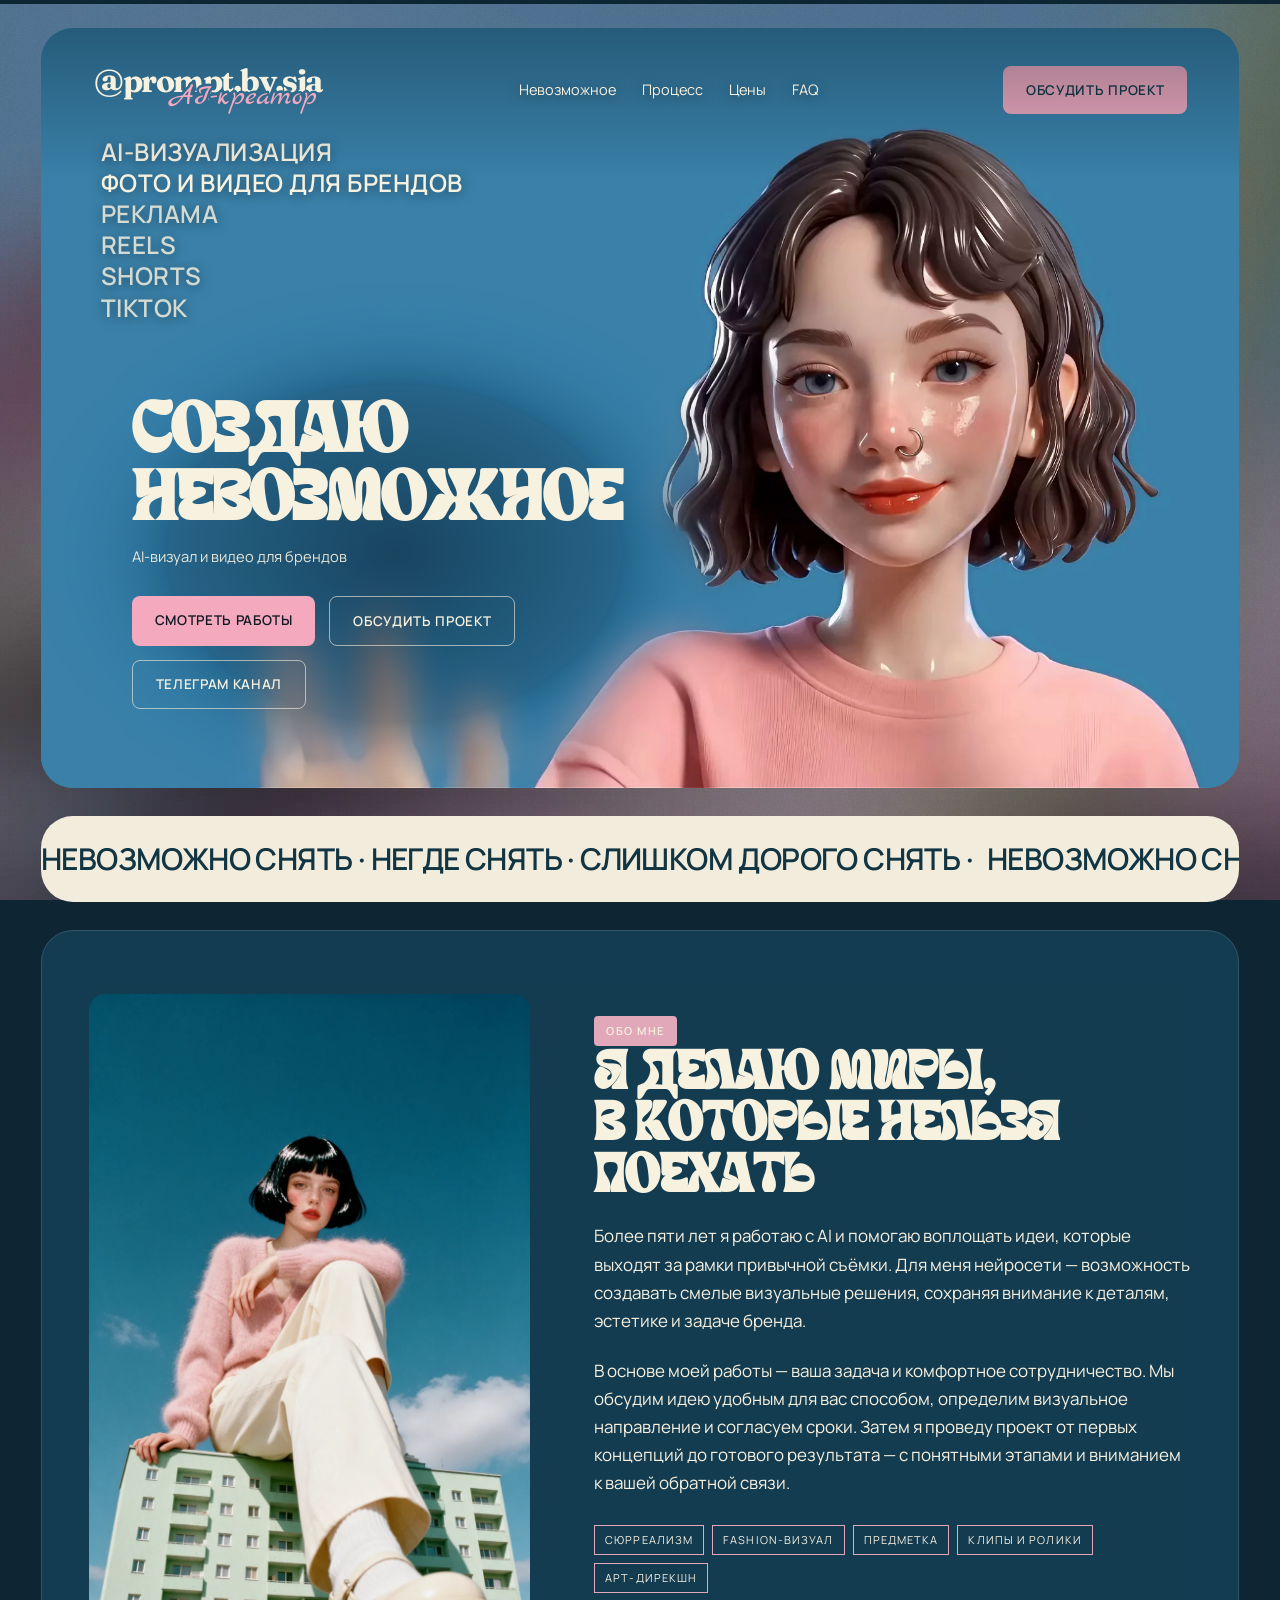
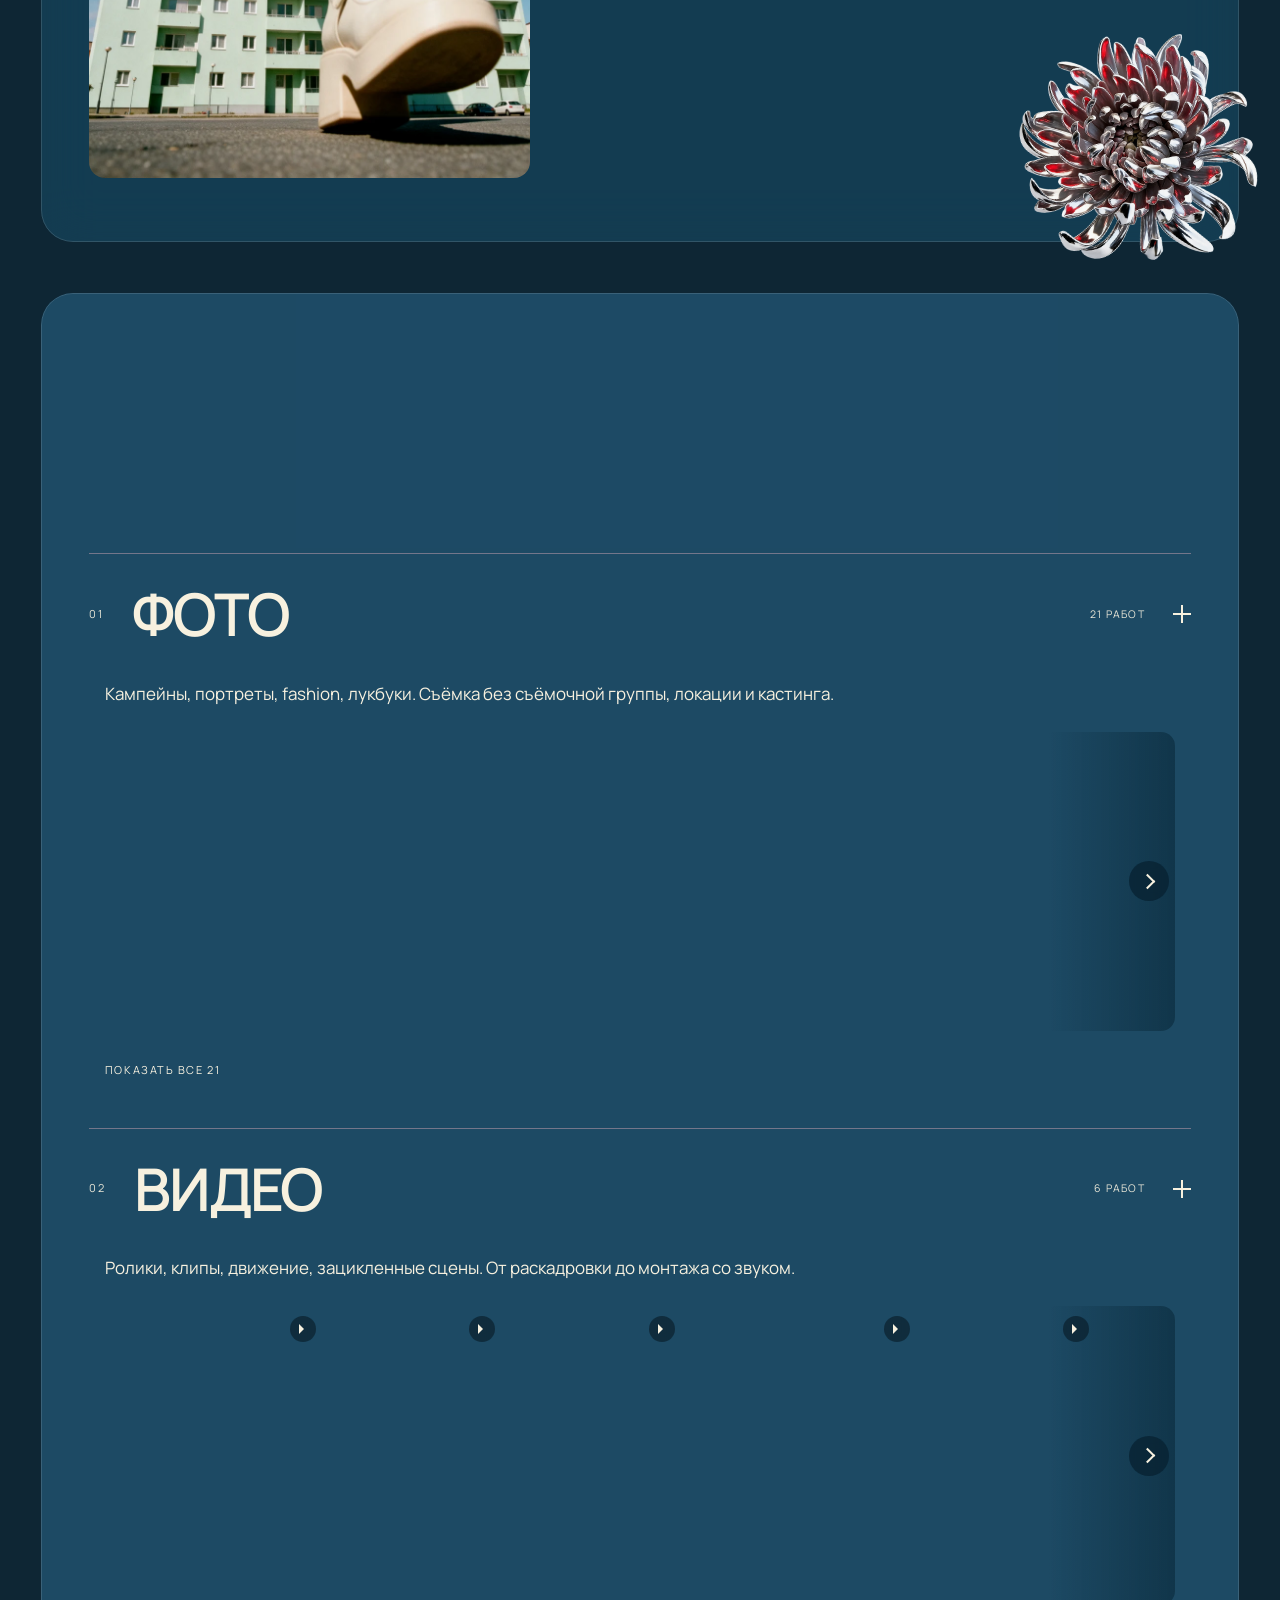
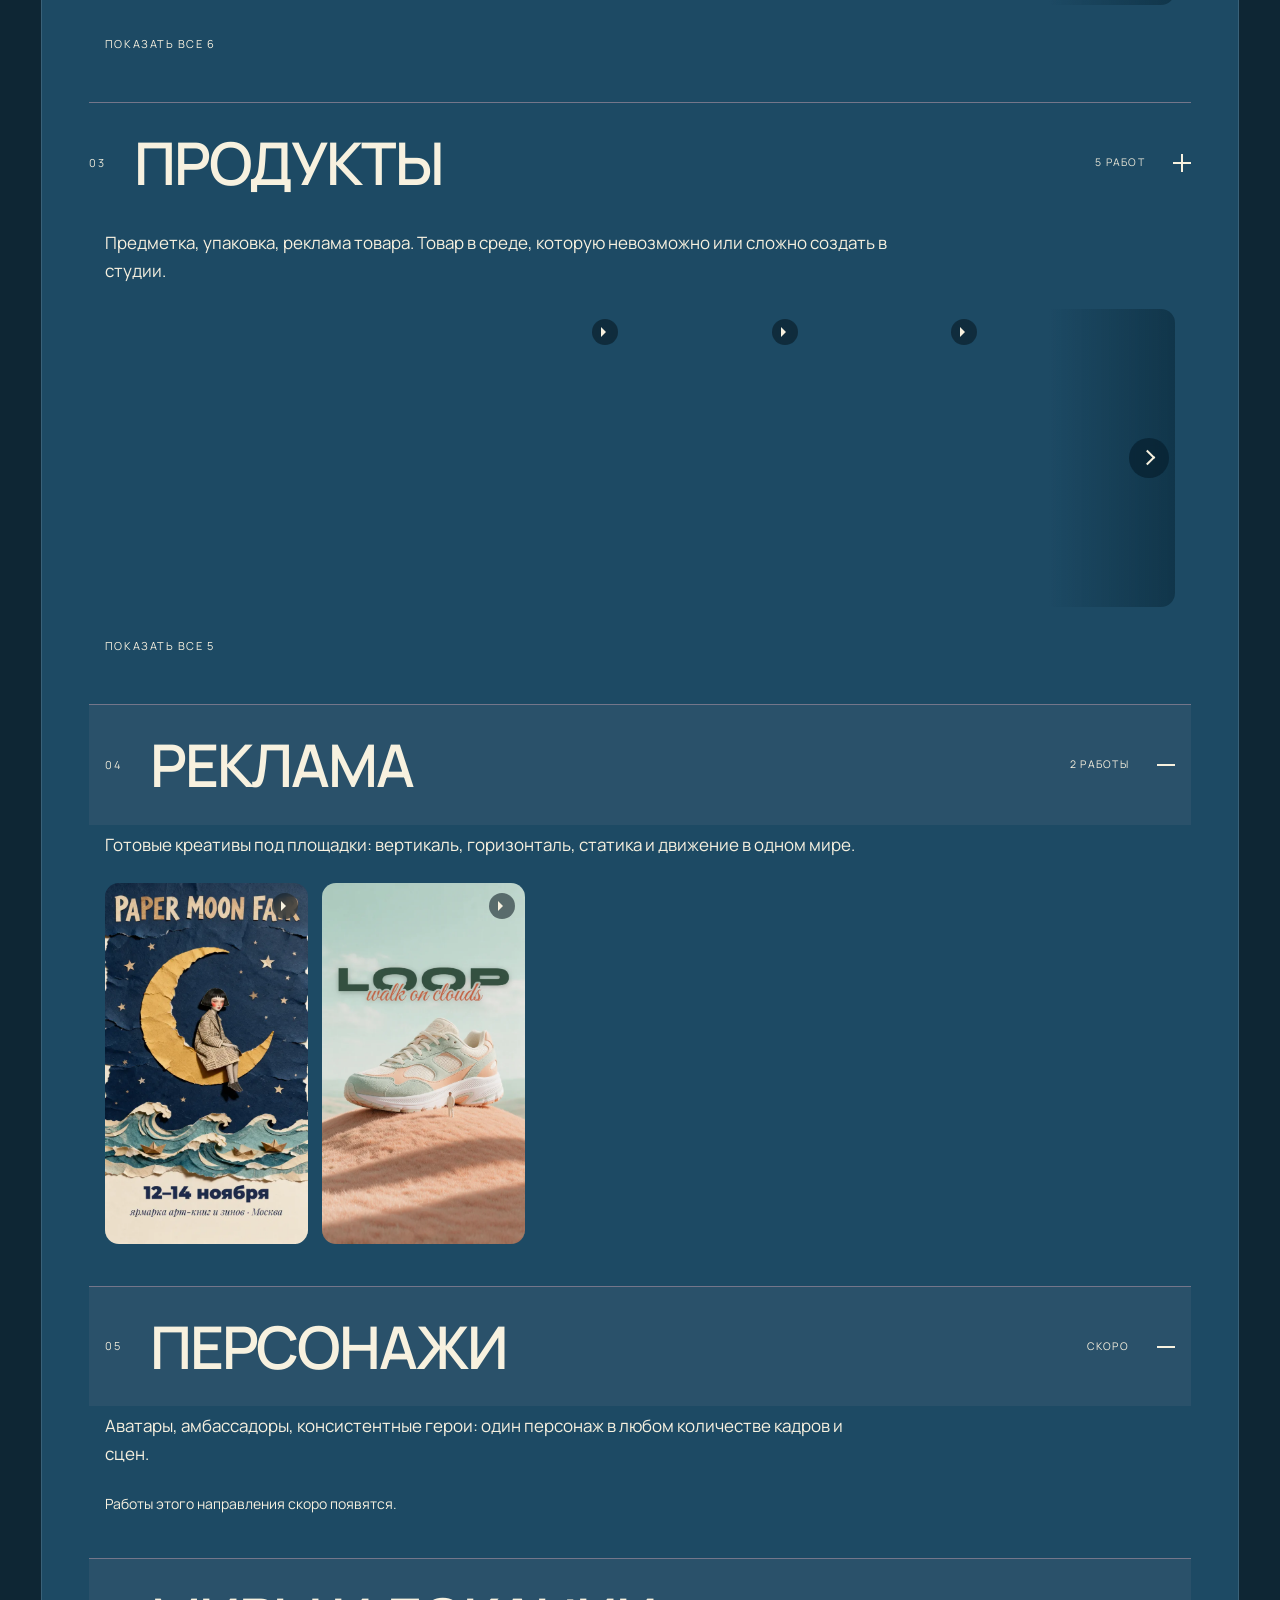
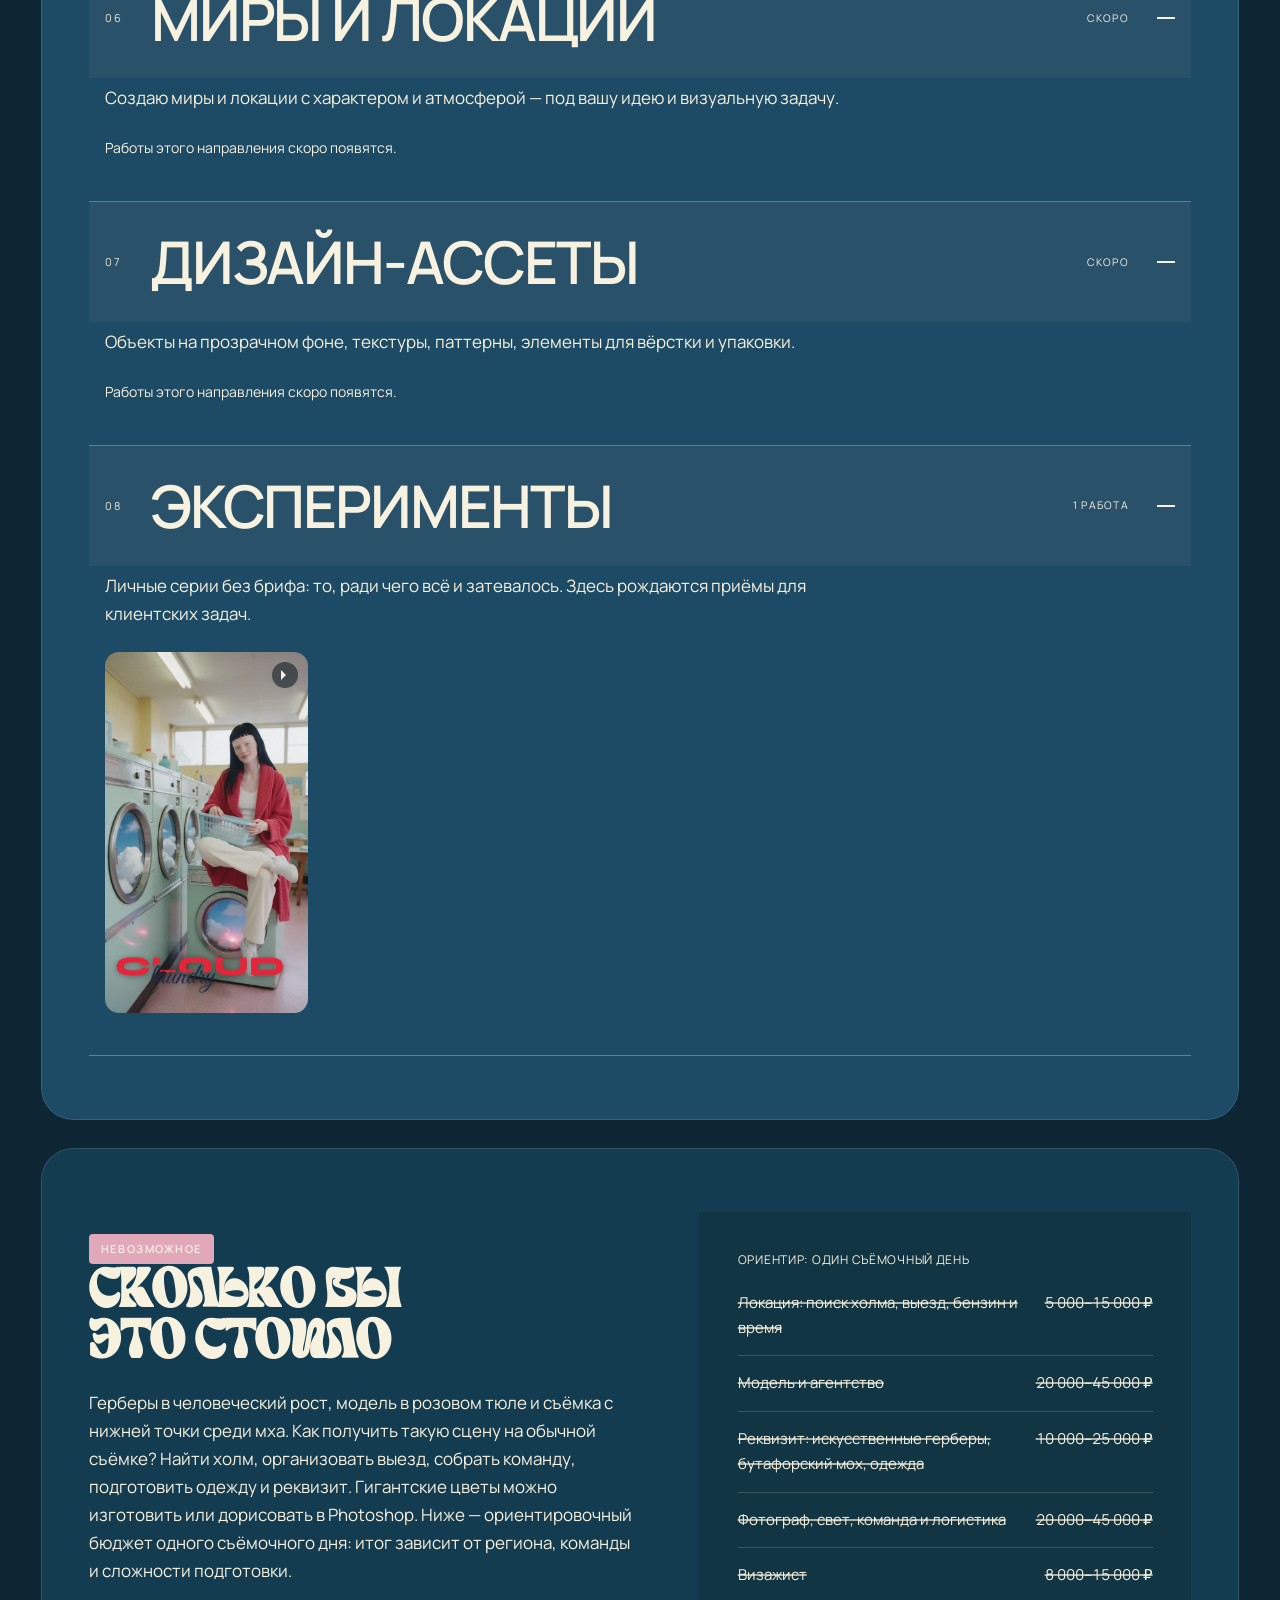
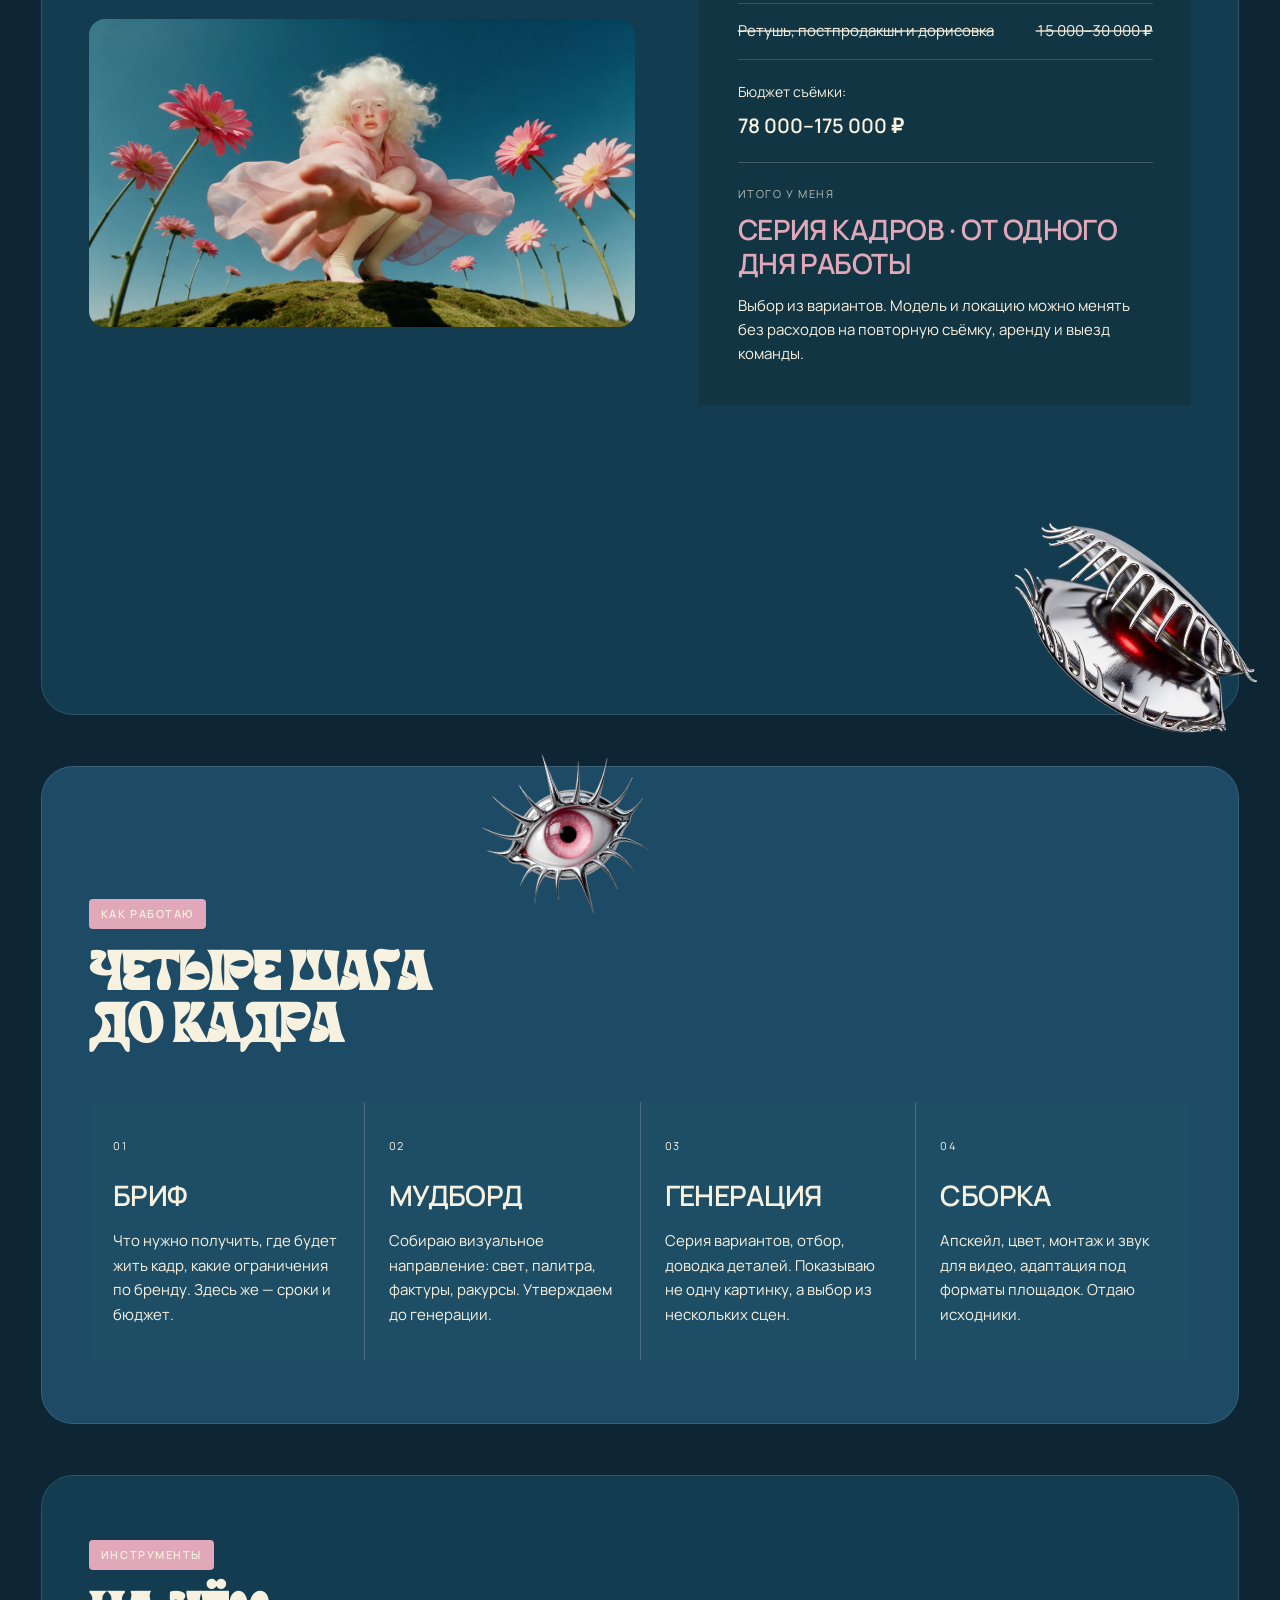
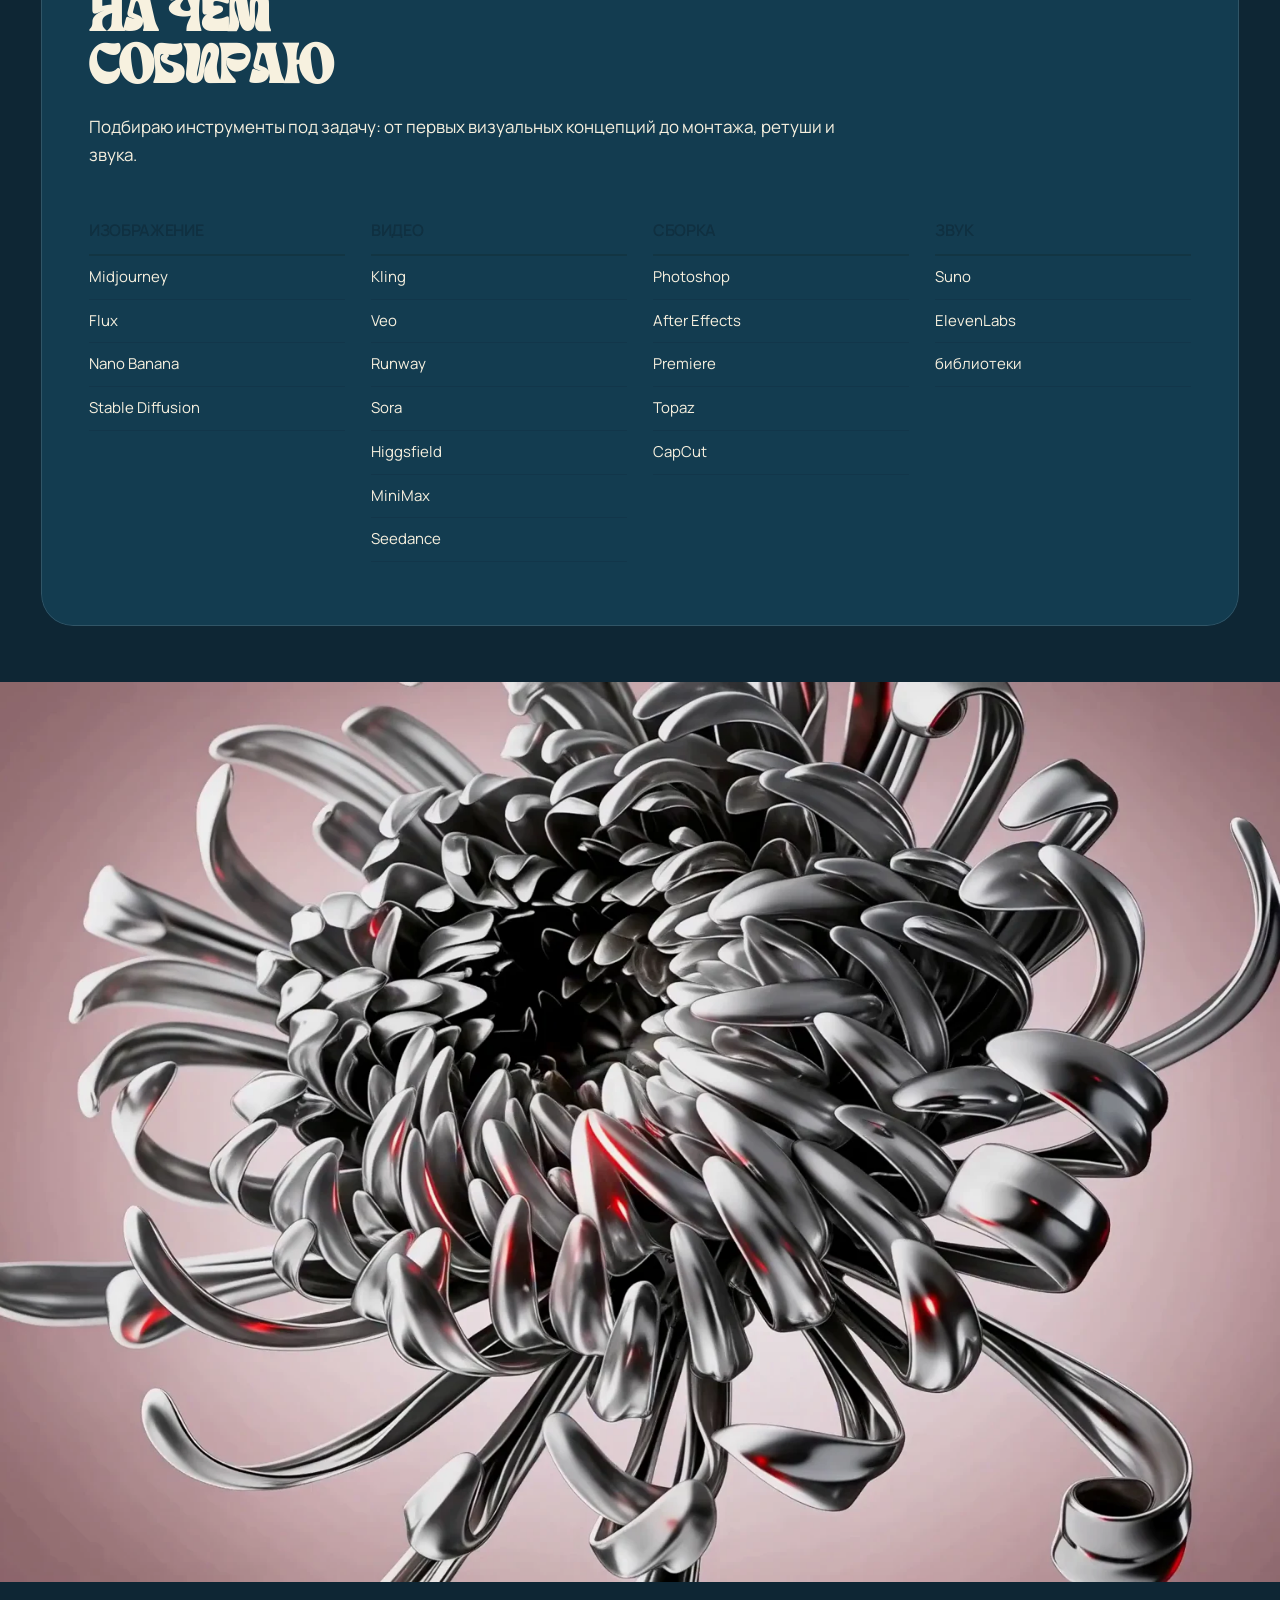
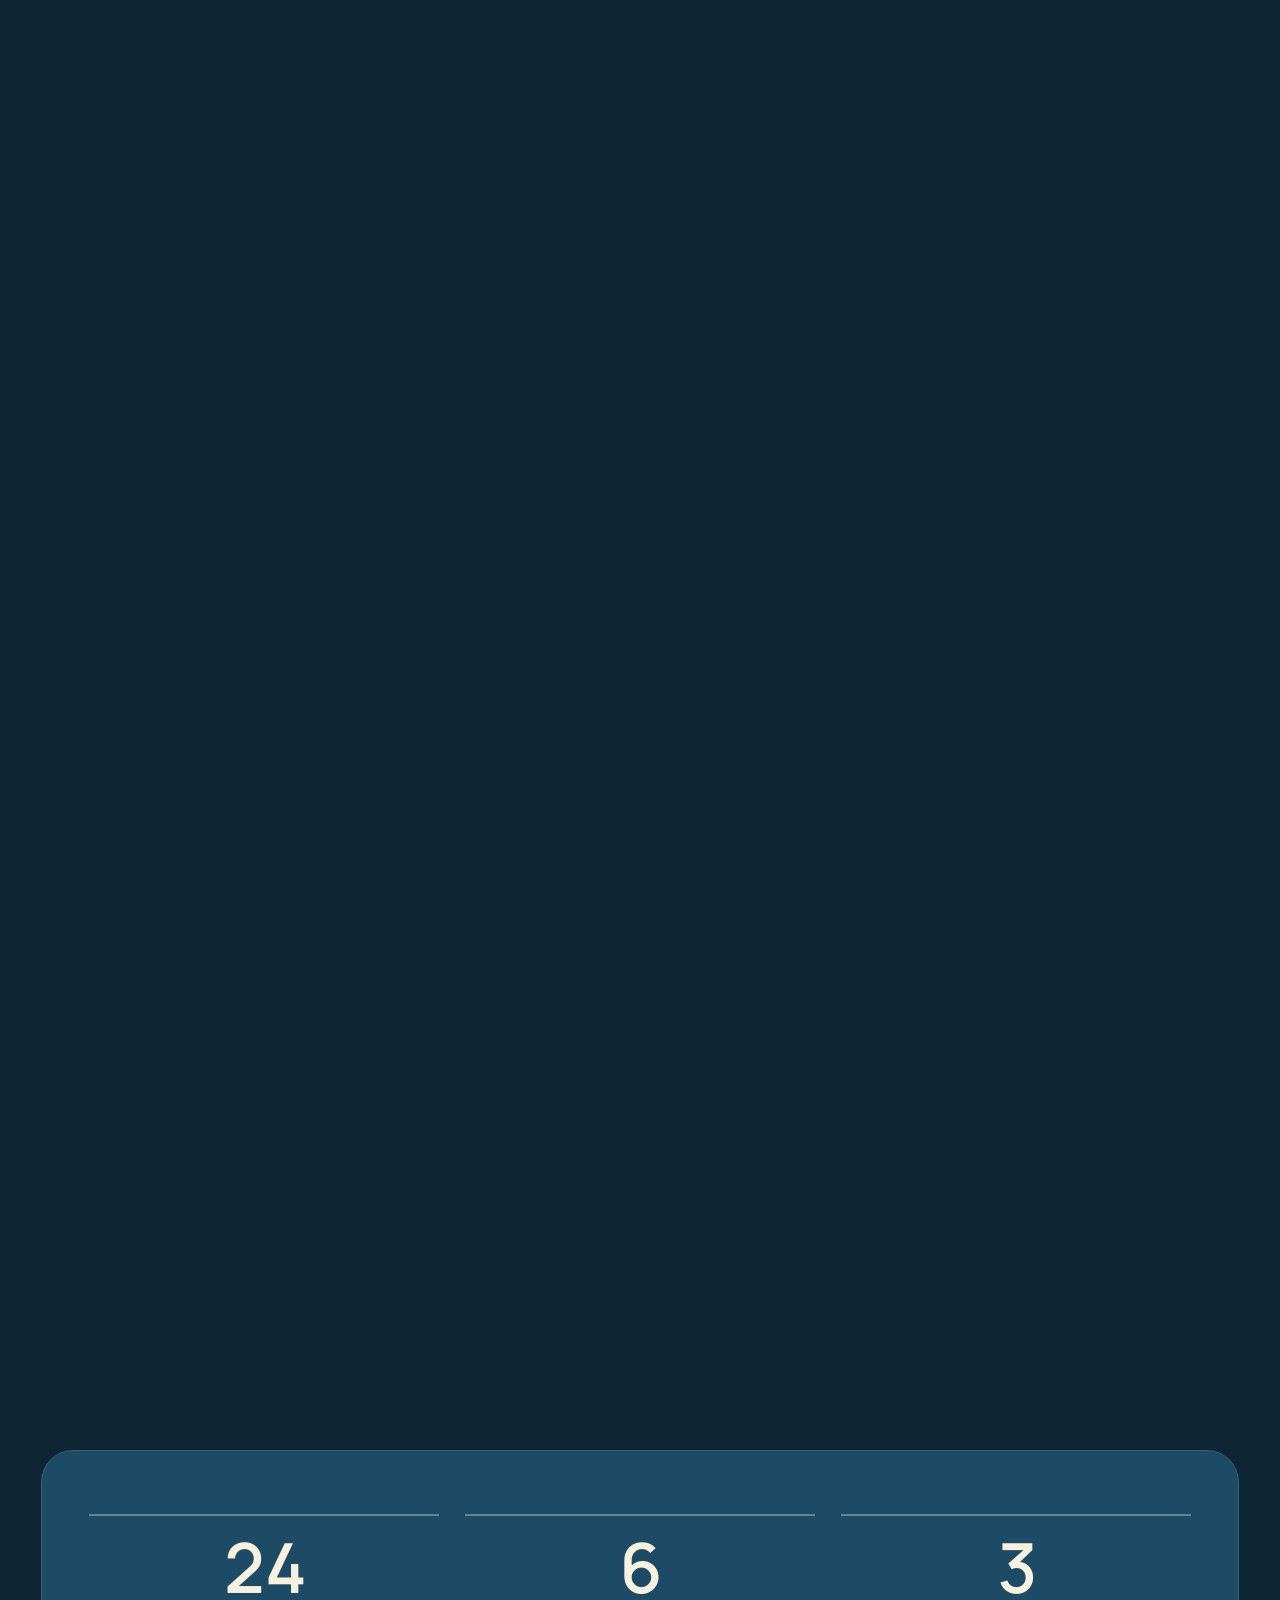
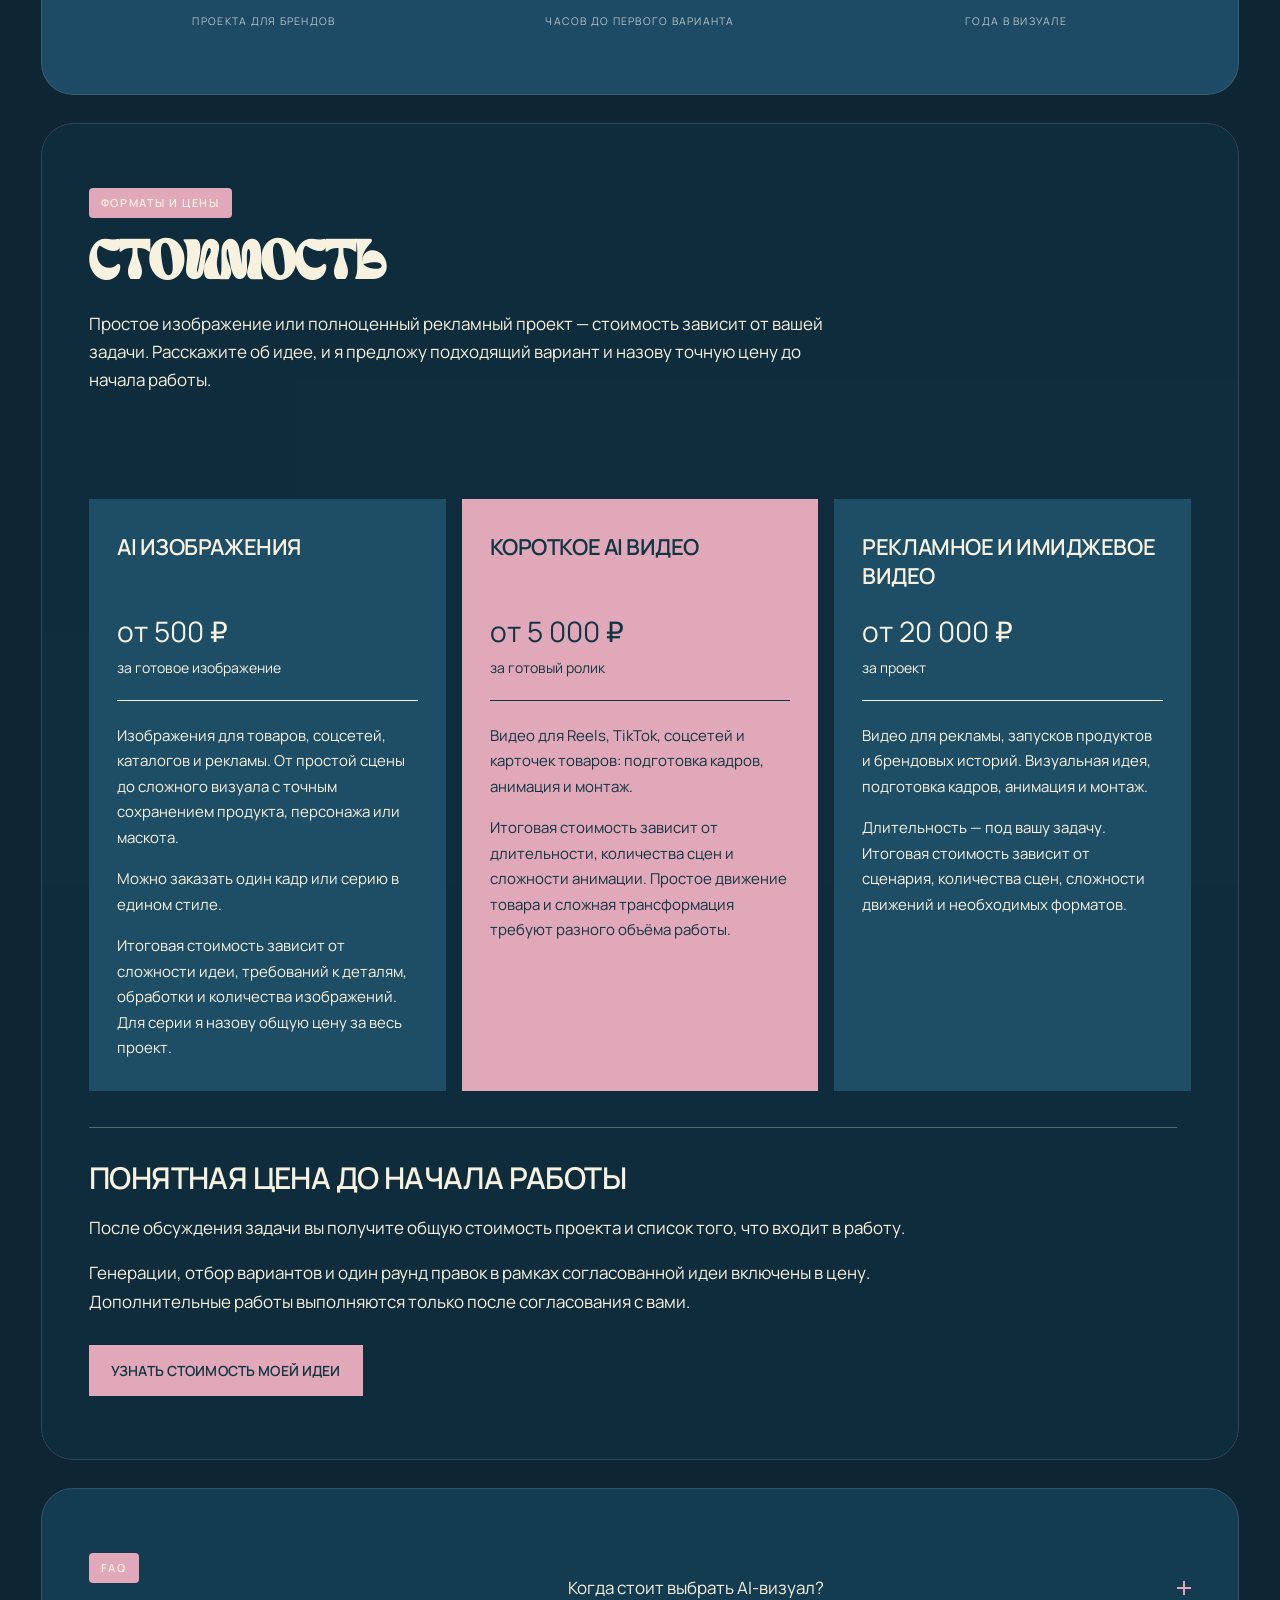
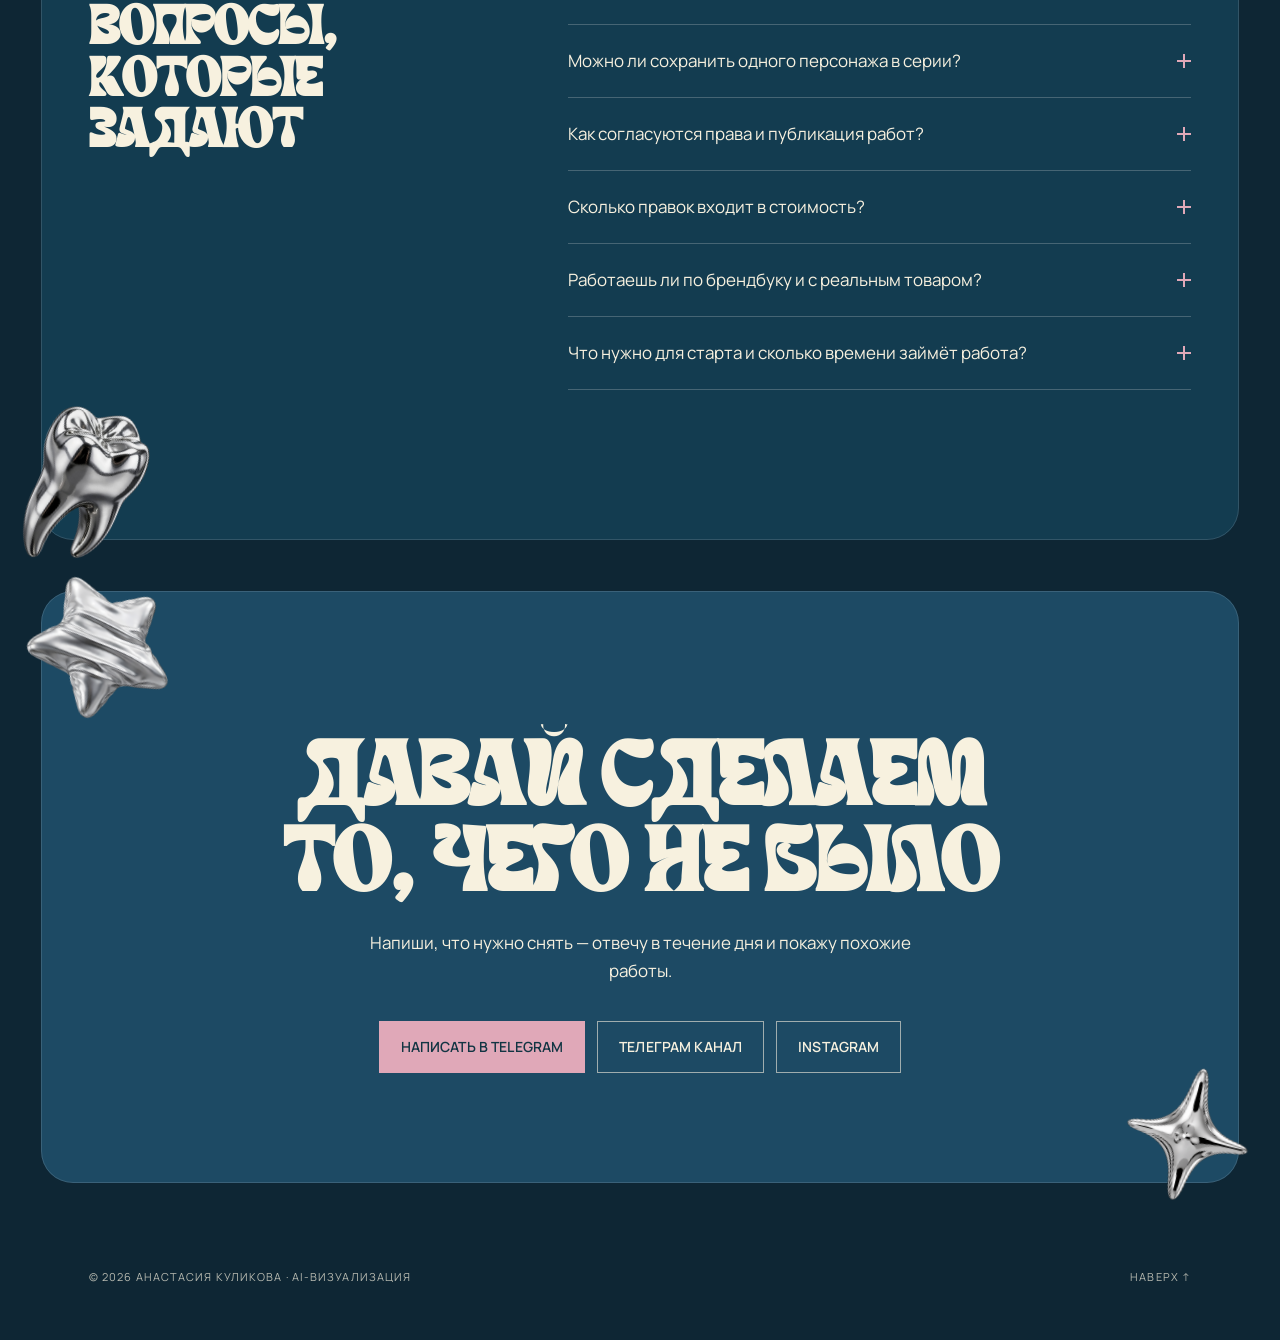
==== commit d7a95f04: "Add metallic star favicon and keep hero poster visible during mobile video loading" ====
--- a/index.html
+++ b/index.html
@@ -6,6 +6,9 @@
 <title>Анастасия Куликова — AI-креатор | Изображения и видео для брендов</title>
 <meta name="description" content="Анастасия Куликова — AI-креатор. Изображения для товаров, каталогов и рекламы, короткие ролики и имиджевое видео. Стоимость проекта согласуем до начала работы.">
 
+<link rel="icon" type="image/png" sizes="64x64" href="public/img/icons/favicon-64.png?v=star-1">
+<link rel="icon" type="image/x-icon" href="public/img/icons/favicon.ico?v=star-1">
+<link rel="apple-touch-icon" sizes="180x180" href="public/img/icons/apple-touch-icon.png?v=star-1">
 <link rel="canonical" href="https://anastasia.pics/">
 <meta name="robots" content="index, follow, max-image-preview:large">
 <meta name="theme-color" content="#123543">
@@ -118,7 +121,7 @@
 }</script>
 
 <link rel="preload" as="image" href="public/img/hero-poster.webp" fetchpriority="high">
-<link rel="stylesheet" href="css/style.css?v=mobile-sequence-1">
+<link rel="stylesheet" href="css/style.css?v=hero-poster-star-1">
 </head>
 <body>
 
@@ -147,6 +150,7 @@
      не совпадают. autoplay не ставить: запуск делает скрипт ниже,
      после того как выберет источник по плотности пикселей. -->
 <section class="hero" id="top">
+  <img class="hero__poster" src="public/img/hero-poster.webp" alt="" fetchpriority="high" aria-hidden="true">
   <video class="hero__video" muted playsinline preload="auto"
          poster="public/img/hero-poster.webp"
          data-src-sd="public/video/hero-mobile.mp4"
@@ -213,7 +217,10 @@
         if (!ctx) return;
         ctx.drawImage(source, 0, 0, 16, 16, 0, 0, 1, 1);
         const [r, g, b] = ctx.getImageData(0, 0, 1, 1).data;
+        // A blank/black decoder frame must never replace the blue fallback.
+        if (b < 40 || g < 30 || b <= r) return false;
         hero.style.setProperty('--bg', `rgb(${r}, ${g}, ${b})`);
+        return true;
       } catch (_) {
         // Keep the poster-matched CSS fallback when pixel access is unavailable.
       }
@@ -221,9 +228,19 @@
 
     if (video) {
       const poster = new Image();
-      poster.onload = () => { if (video.readyState < 2) matchBackground(poster); };
+      poster.onload = () => { if (!hero.classList.contains('hero--video-ready')) matchBackground(poster); };
       poster.src = video.poster;
-      video.addEventListener('loadeddata', () => matchBackground(video), { once: true });
+      const revealVideo = () => {
+        if (hero.classList.contains('hero--video-ready') || video.readyState < 2 || video.paused) return;
+        if (matchBackground(video)) hero.classList.add('hero--video-ready');
+      };
+      video.addEventListener('loadeddata', revealVideo);
+      video.addEventListener('timeupdate', revealVideo);
+      video.addEventListener('playing', () => {
+        if (video.requestVideoFrameCallback) video.requestVideoFrameCallback(revealVideo);
+        else revealVideo();
+      });
+      video.addEventListener('error', () => hero.classList.remove('hero--video-ready'));
     }
 
     if (video && !window.matchMedia('(prefers-reduced-motion: reduce)').matches) {
--- a/css/style.css
+++ b/css/style.css
@@ -960,3 +960,13 @@
   .hero__actions{flex-direction:row}
   .hero__content{padding-inline:36px}
 }
+
+/* Keep a real image visible until a non-black hero video frame is decoded. */
+.hero__poster{position:absolute; inset:0; width:100%; height:100%; object-fit:contain; object-position:50% 100%; transform:scale(1.004); transform-origin:bottom center; pointer-events:none}
+.hero__video{opacity:0}
+.hero--video-ready .hero__video{opacity:1}
+@media(max-width:1100px){
+  .hero__poster{position:relative; inset:auto; display:block; width:100%; height:auto; aspect-ratio:4 / 3; object-fit:cover; object-position:85% 50%; transform:none; -webkit-mask-image:linear-gradient(to bottom,transparent,#000 28px,#000 calc(100% - 18px),transparent); mask-image:linear-gradient(to bottom,transparent,#000 28px,#000 calc(100% - 18px),transparent)}
+  .hero__video{position:absolute; top:104px; left:0; right:auto; bottom:auto}
+}
+@media(min-width:721px) and (max-width:1100px){.hero__poster{aspect-ratio:16 / 9; object-fit:contain}}
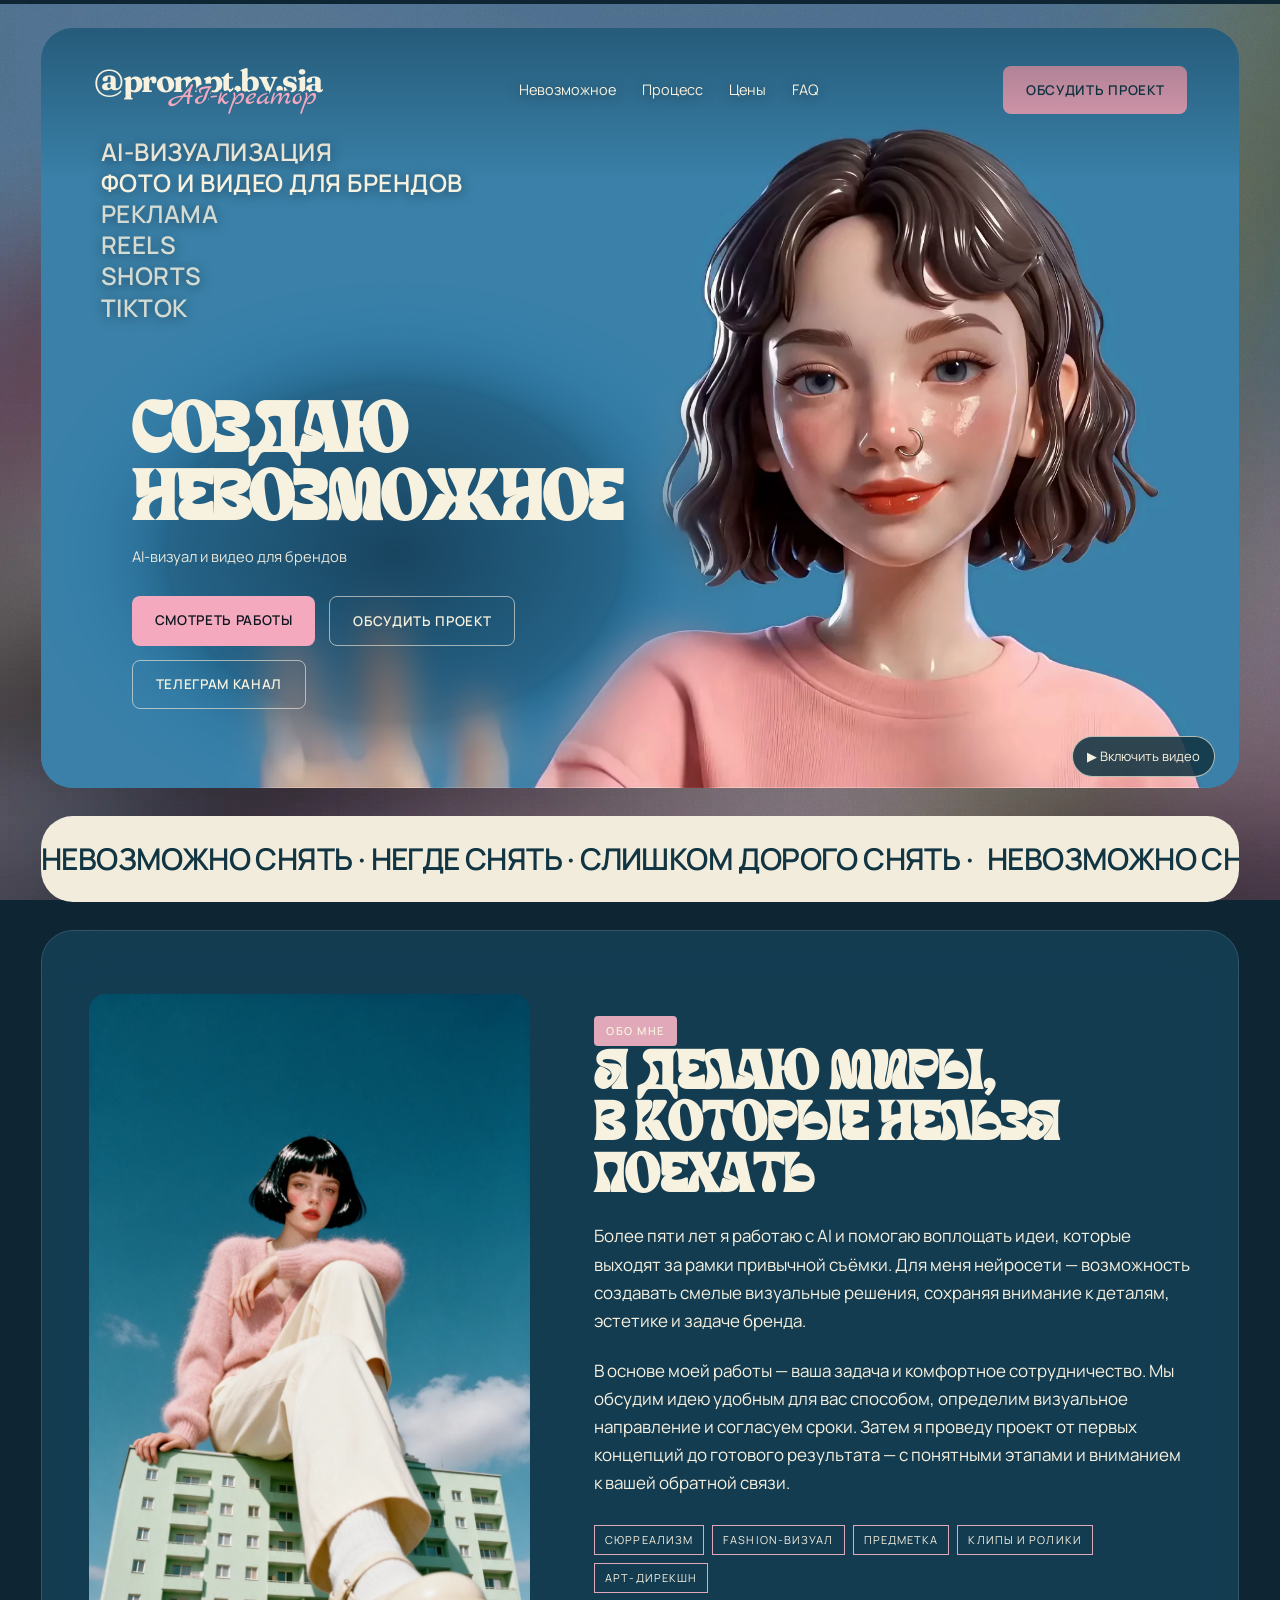
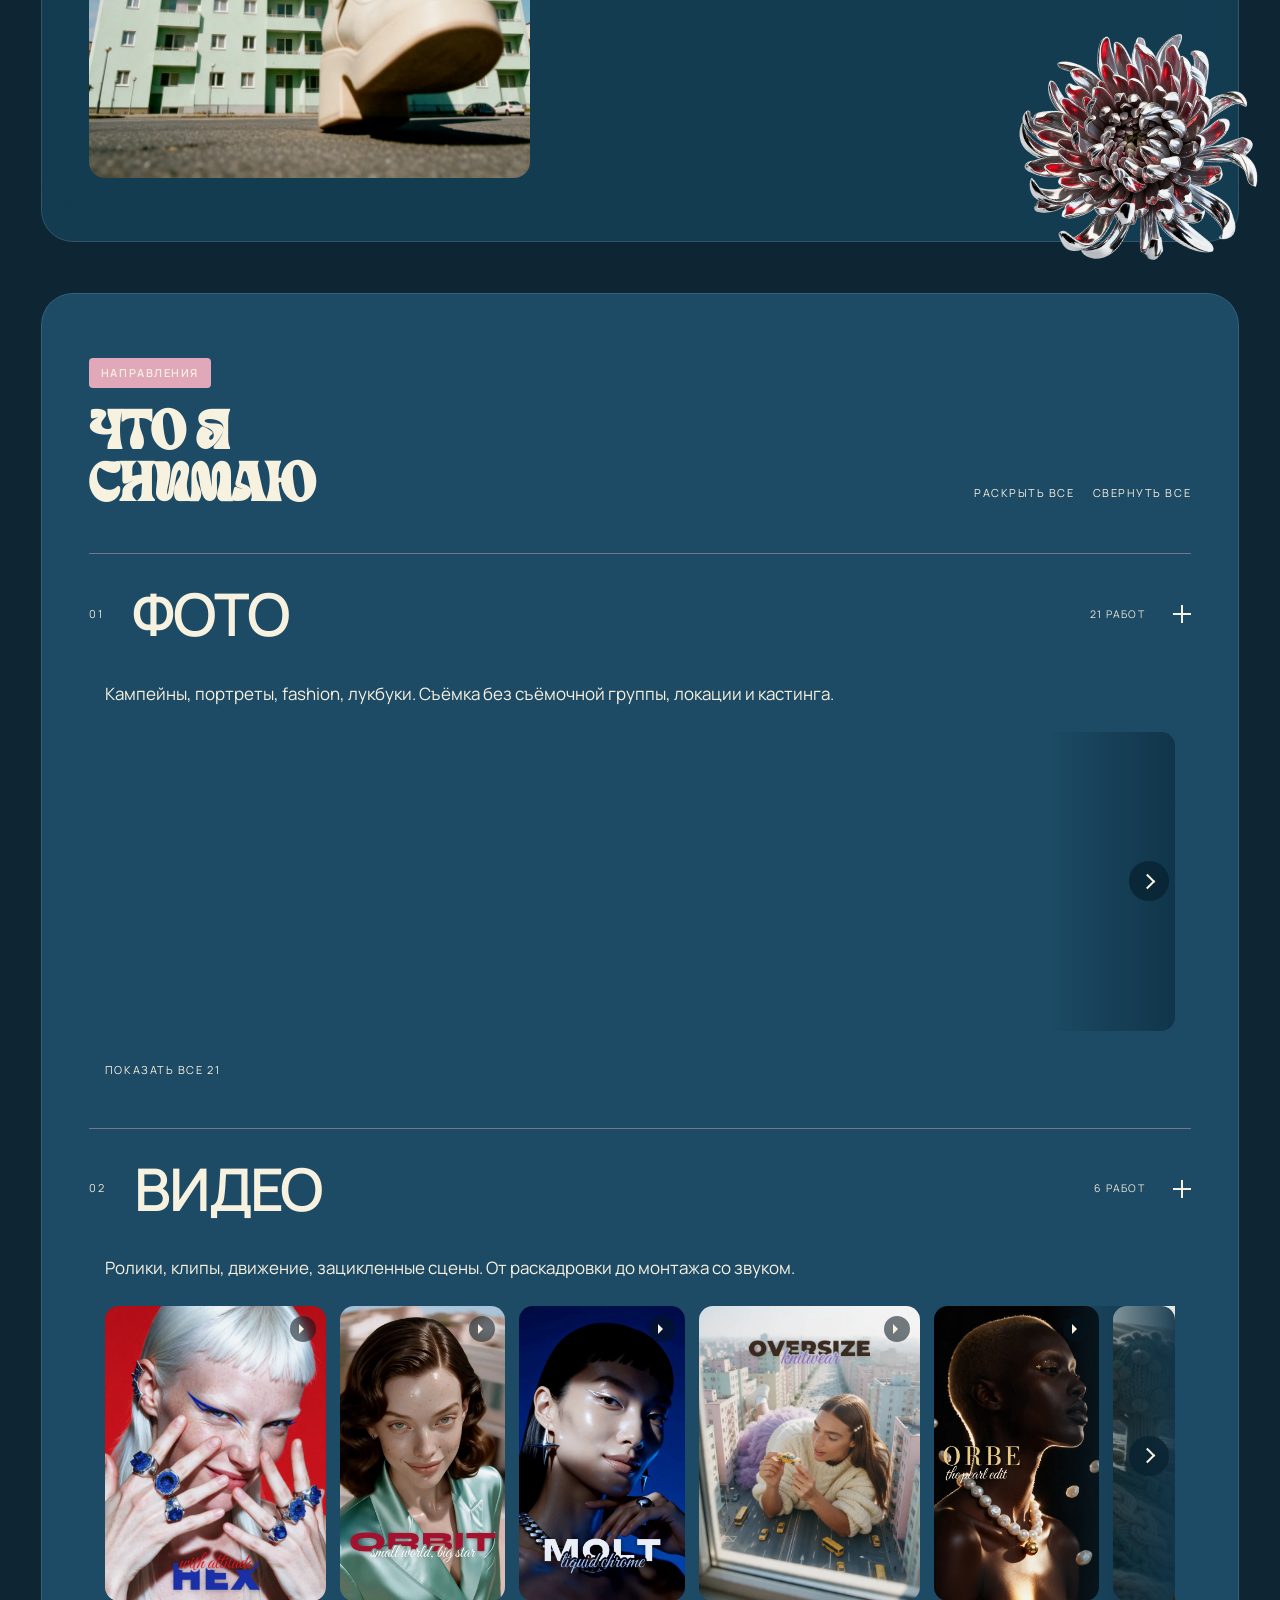
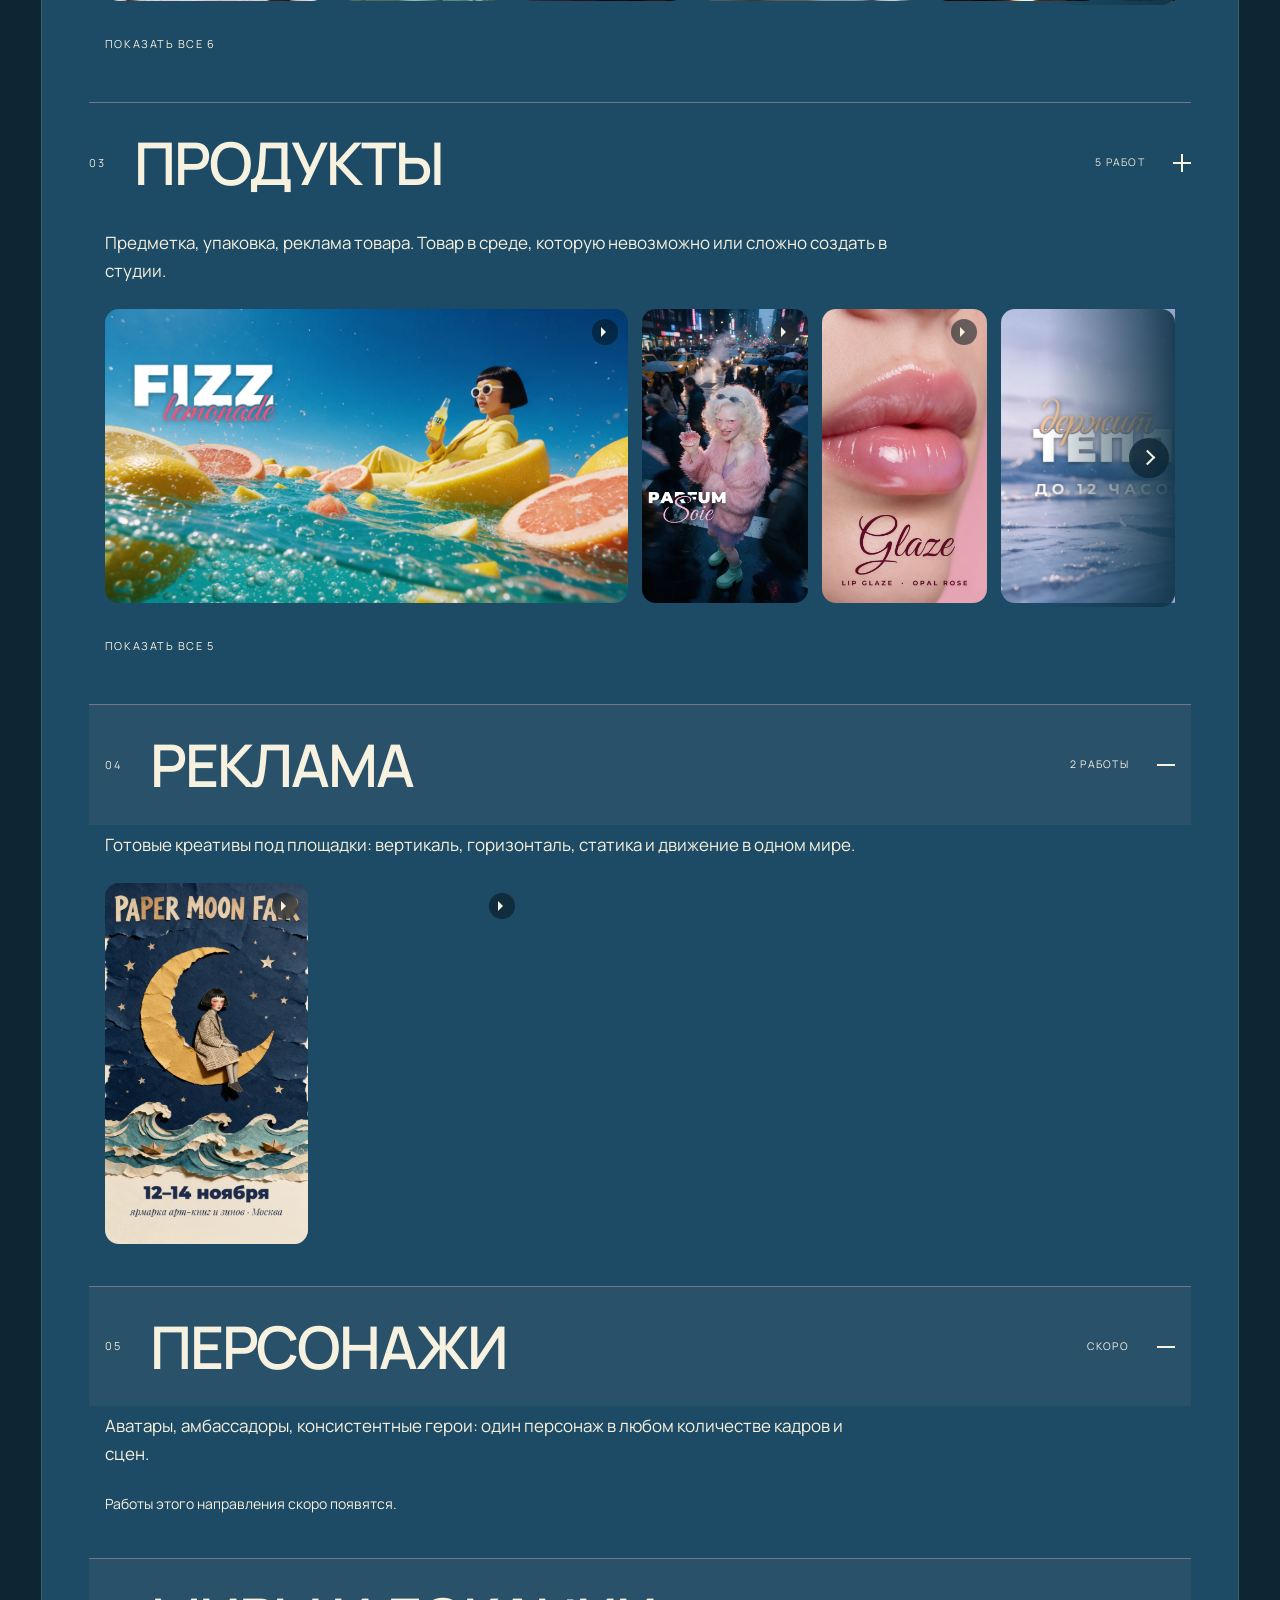
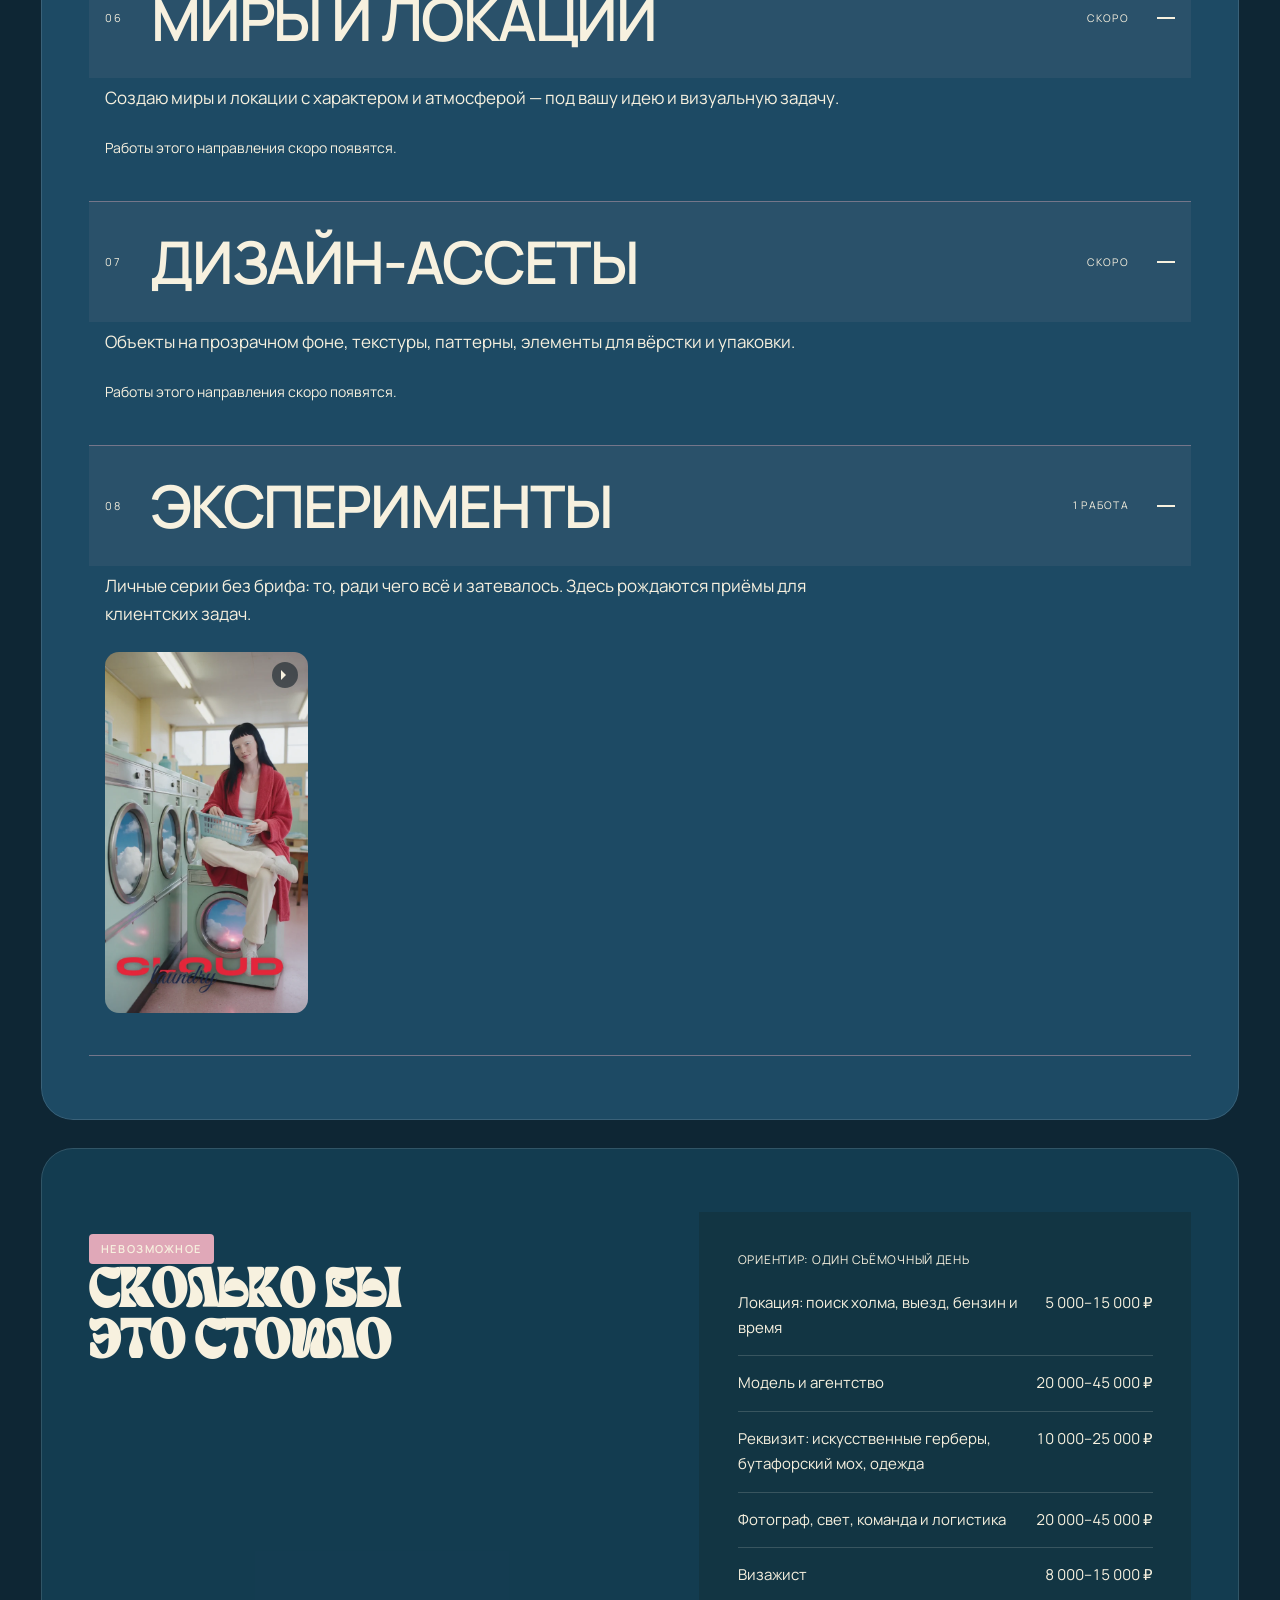
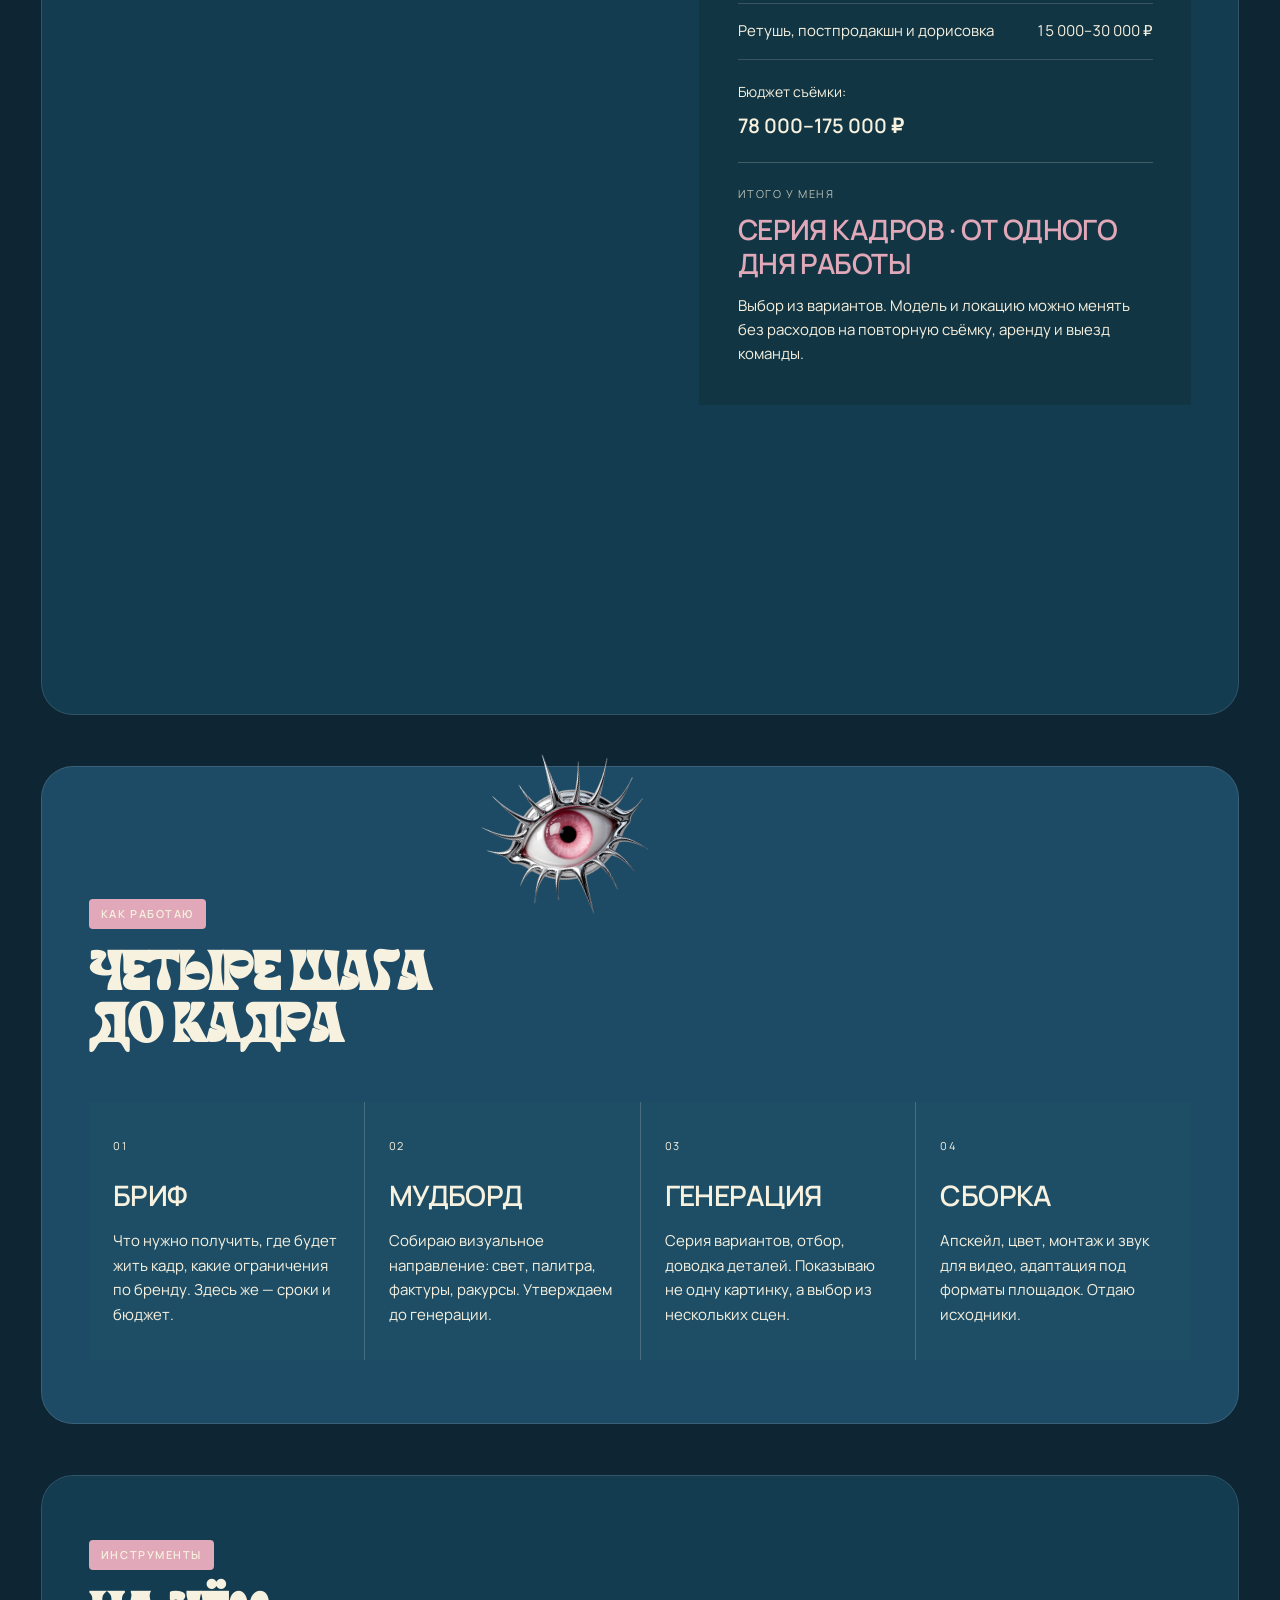
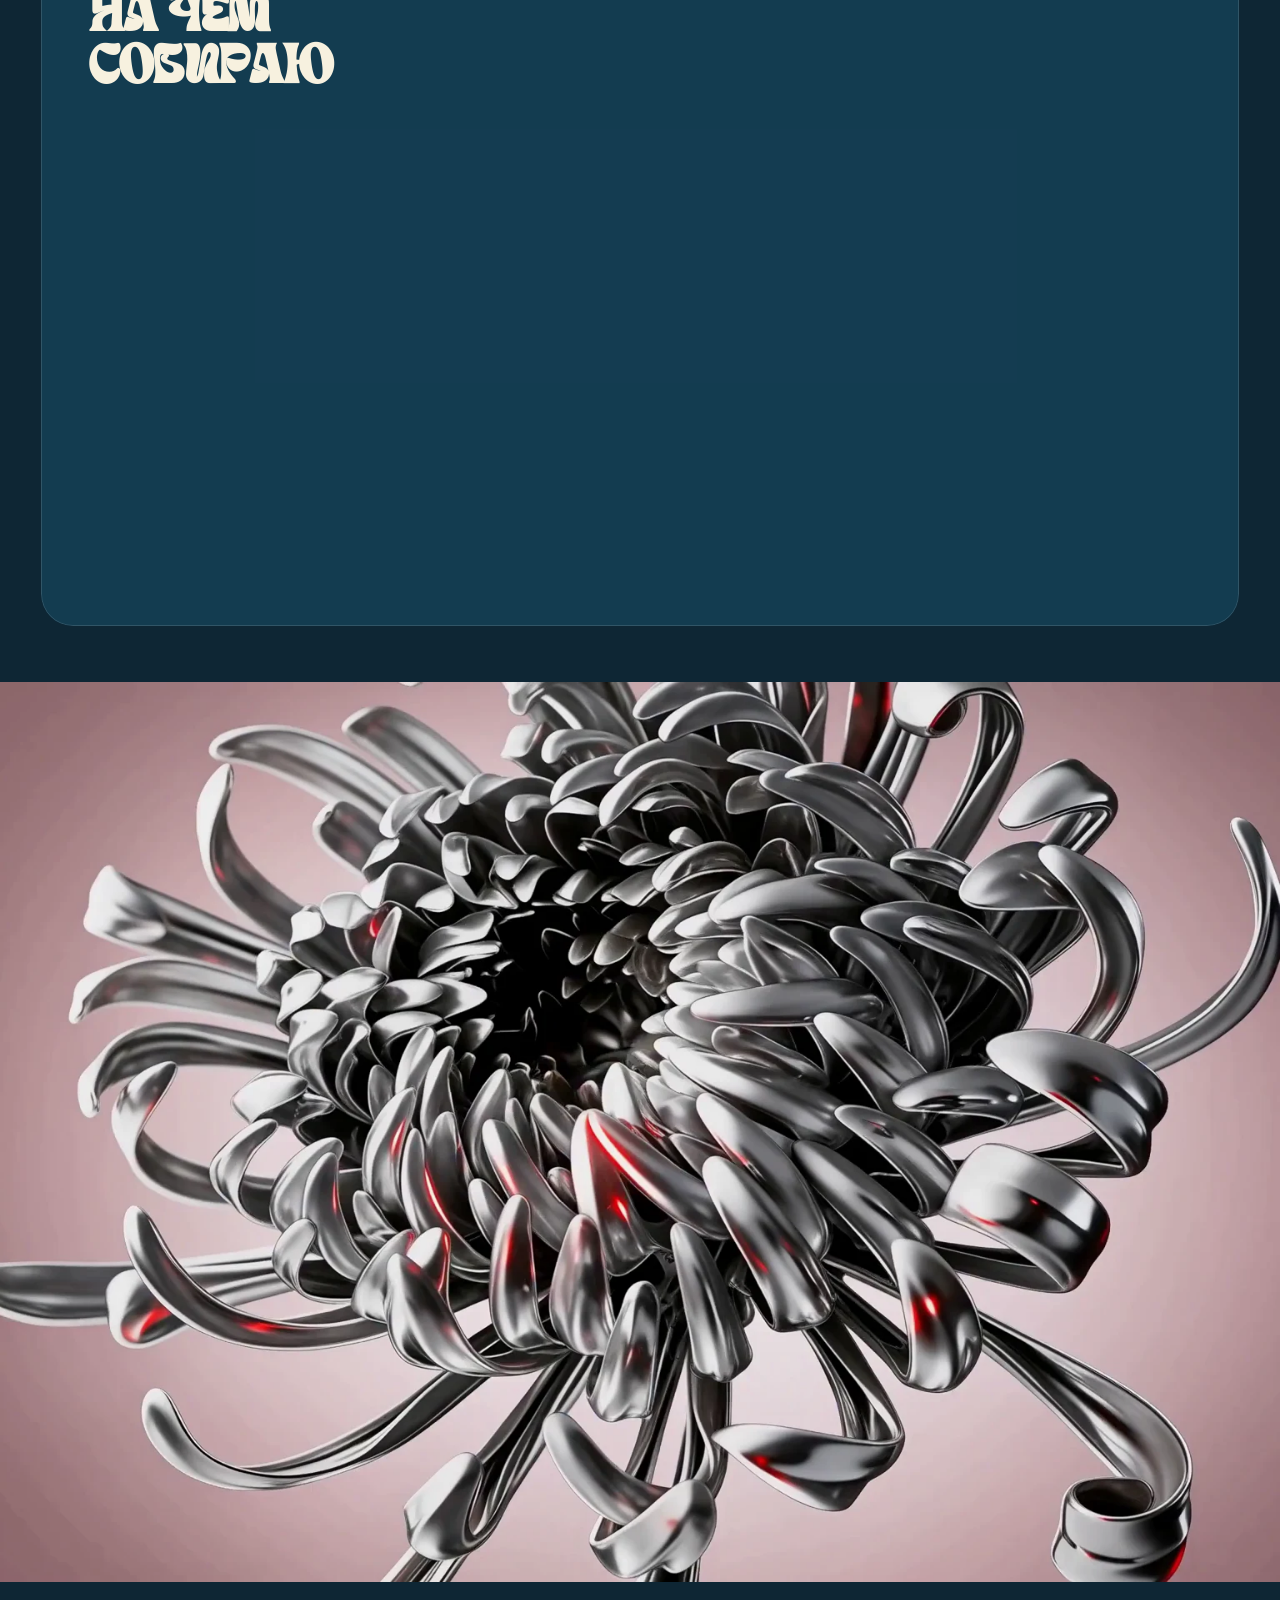
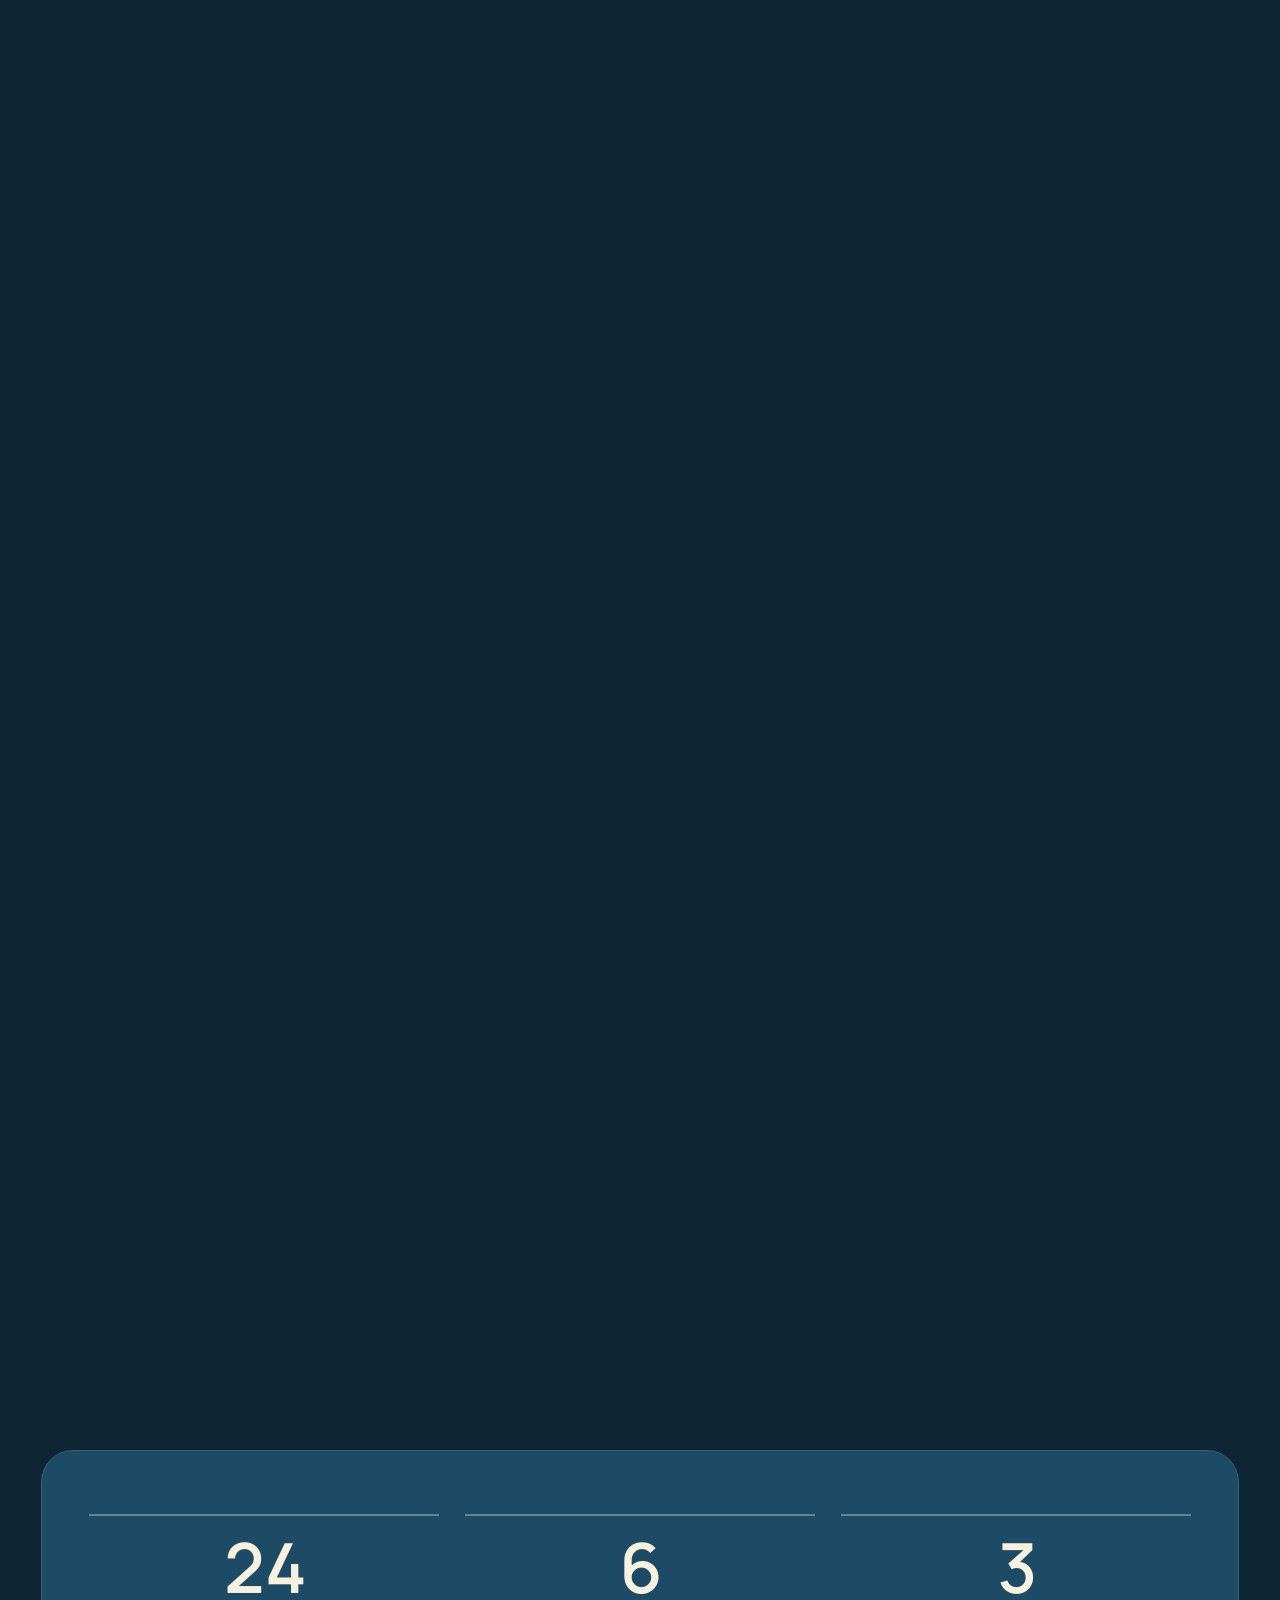
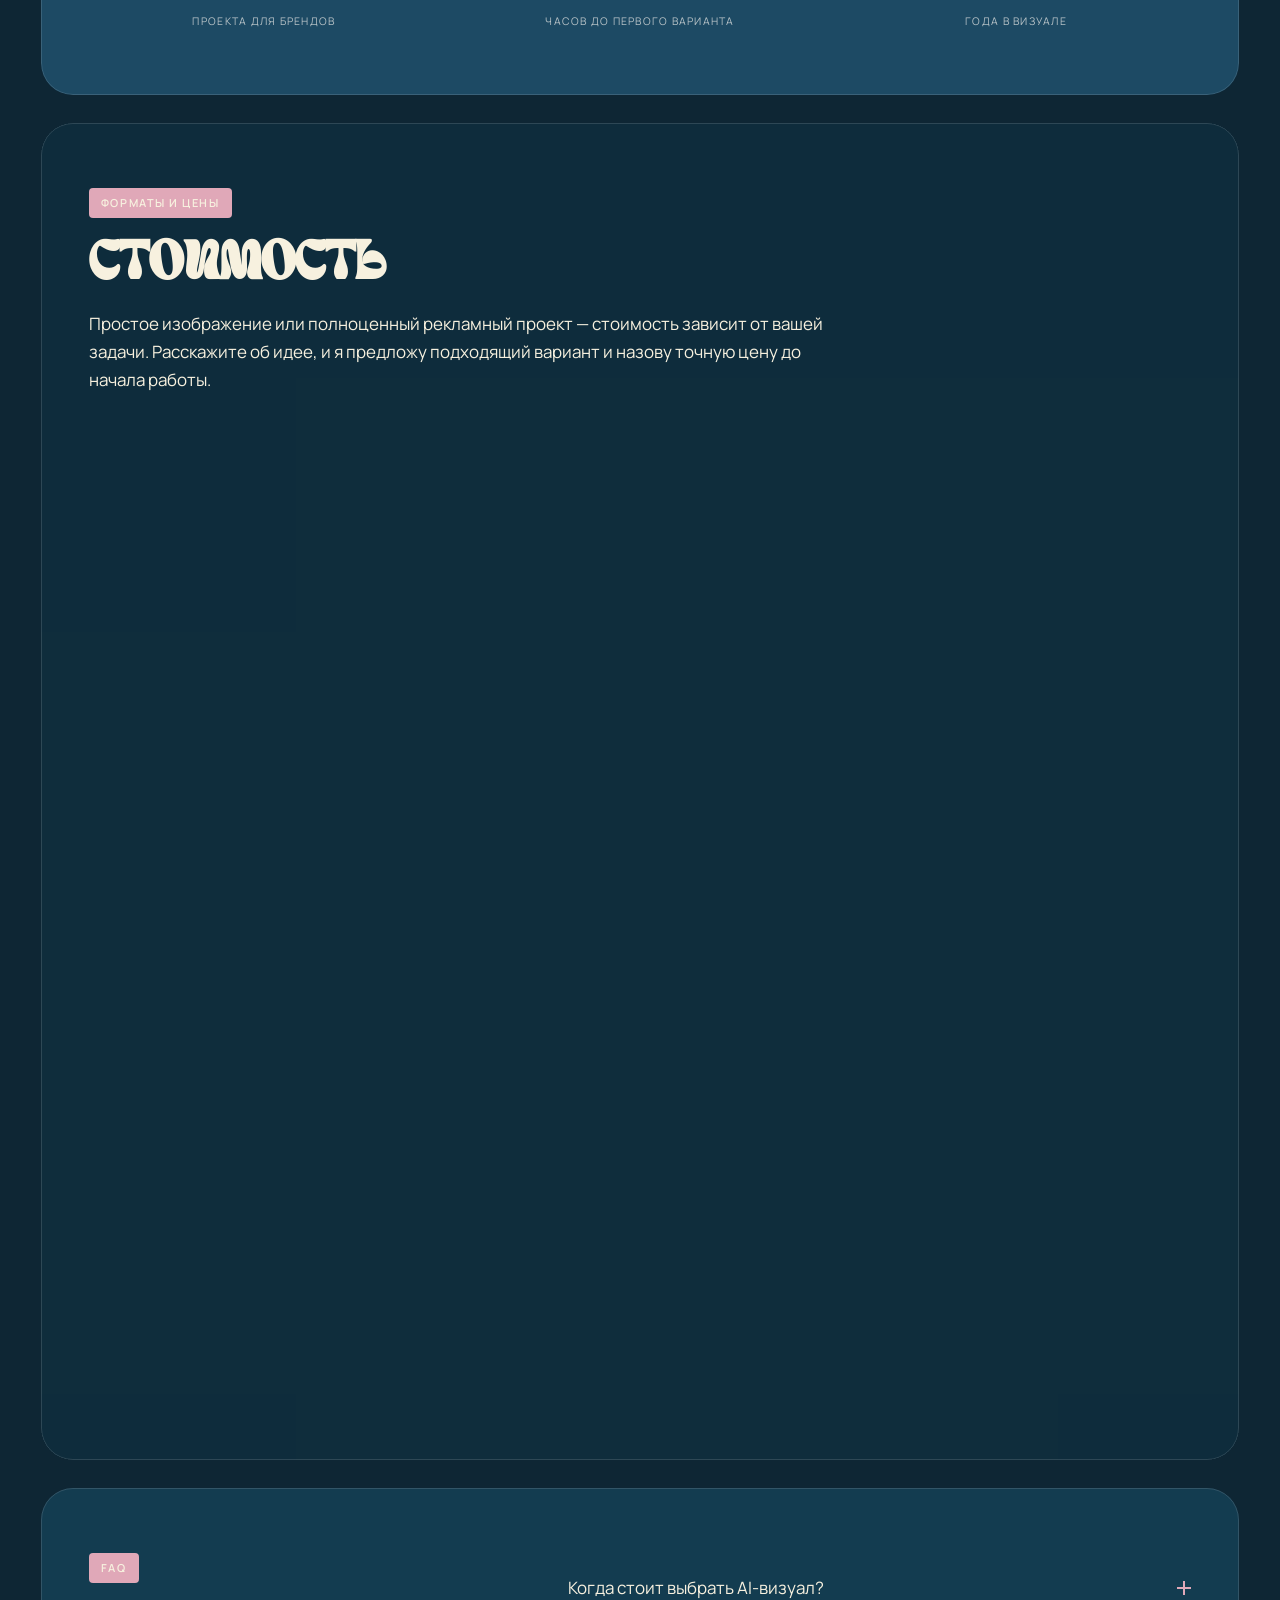
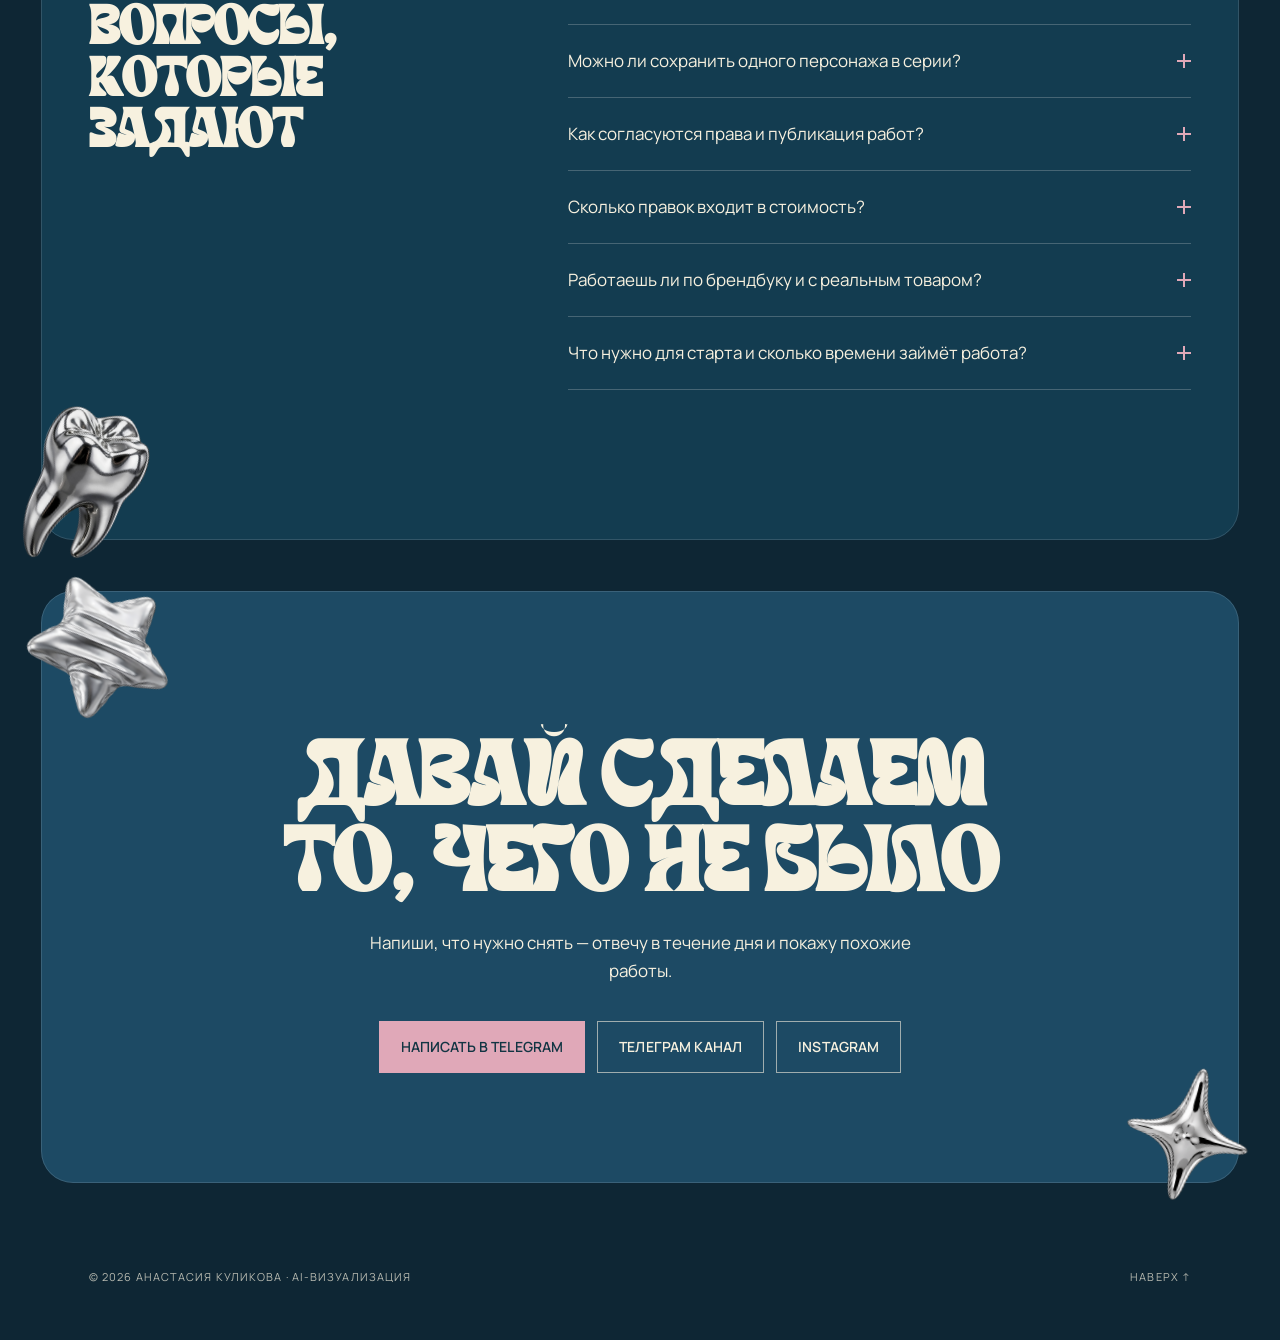
==== commit f581b093: "Compact mobile flower scroll layout and support blocked autoplay and dark WebViews" ====
--- a/index.html
+++ b/index.html
@@ -3,6 +3,7 @@
 <head>
 <meta charset="utf-8">
 <meta name="viewport" content="width=device-width, initial-scale=1">
+<meta name="color-scheme" content="only light">
 <title>Анастасия Куликова — AI-креатор | Изображения и видео для брендов</title>
 <meta name="description" content="Анастасия Куликова — AI-креатор. Изображения для товаров, каталогов и рекламы, короткие ролики и имиджевое видео. Стоимость проекта согласуем до начала работы.">
 
@@ -121,7 +122,7 @@
 }</script>
 
 <link rel="preload" as="image" href="public/img/hero-poster.webp" fetchpriority="high">
-<link rel="stylesheet" href="css/style.css?v=hero-poster-star-1">
+<link rel="stylesheet" href="css/style.css?v=compact-flower-play-1">
 </head>
 <body>
 
@@ -155,6 +156,7 @@
          poster="public/img/hero-poster.webp"
          data-src-sd="public/video/hero-mobile.mp4"
          data-src-hd="public/video/hero.mp4"></video>
+  <button class="hero__play" type="button" hidden>▶ Включить видео</button>
 
   <!-- Верхнее меню живёт ВНУТРИ карточки шапки: отдельной полосой над ней
        оно разламывает подложку. Позиционирование — в .header. -->
@@ -206,6 +208,8 @@
   (function () {
     const hero  = document.querySelector('.hero');
     const video = document.querySelector('.hero__video');
+    const playButton = hero.querySelector('.hero__play');
+    const posterElement = hero.querySelector('.hero__poster');
 
     // Match the browser-decoded corner color, including the initial poster.
     // A fixed CSS color can differ after video color-space conversion.
@@ -230,13 +234,18 @@
       const poster = new Image();
       poster.onload = () => { if (!hero.classList.contains('hero--video-ready')) matchBackground(poster); };
       poster.src = video.poster;
+      let playbackStarted = false;
       const revealVideo = () => {
-        if (hero.classList.contains('hero--video-ready') || video.readyState < 2 || video.paused) return;
-        if (matchBackground(video)) hero.classList.add('hero--video-ready');
+        if (hero.classList.contains('hero--video-ready') || !playbackStarted || video.readyState < 2 || video.paused) return;
+        matchBackground(video);
+        hero.classList.add('hero--video-ready');
+        playButton.hidden = true;
       };
       video.addEventListener('loadeddata', revealVideo);
       video.addEventListener('timeupdate', revealVideo);
       video.addEventListener('playing', () => {
+        playbackStarted = true;
+        playButton.hidden = true;
         if (video.requestVideoFrameCallback) video.requestVideoFrameCallback(revealVideo);
         else revealVideo();
       });
@@ -244,14 +253,35 @@
     }
 
     if (video && !window.matchMedia('(prefers-reduced-motion: reduce)').matches) {
+      video.muted = video.defaultMuted = true;
+      video.playsInline = true;
+      video.setAttribute('webkit-playsinline', '');
       const px = window.innerWidth * (window.devicePixelRatio || 1);
       video.src = video.dataset[px > 1400 ? 'srcHd' : 'srcSd'];
-      video.play().catch(() => {});
-
+      video.play().catch(() => { playButton.hidden = false; });
+
+      function positionPlayButton() {
+        playButton.style.top = (posterElement.offsetTop + posterElement.offsetHeight - 52) + 'px';
+      }
+      if ('ResizeObserver' in window) new ResizeObserver(positionPlayButton).observe(posterElement);
+      else window.addEventListener('resize', positionPlayButton);
+      positionPlayButton();
+      video.addEventListener('ended', () => {
+        playButton.textContent = '↻ Повторить видео';
+        playButton.hidden = false;
+      });
+      playButton.addEventListener('click', () => {
+        video.muted = true;
+        if (video.ended) video.currentTime = 0;
+        video.play().catch(() => { playButton.hidden = false; });
+      });
+      video.addEventListener('canplay', () => {
+        if (video.paused && !video.ended) video.play().catch(() => { playButton.hidden = false; });
+      }, { once: true });
       hero.addEventListener('mouseenter', () => {
         if (!video.paused) return;
         video.currentTime = 0;
-        video.play().catch(() => {});
+        video.play().catch(() => { playButton.hidden = false; });
       });
     }
   })();
@@ -939,7 +969,7 @@
     </div>
   </div>
 </div>
-<script src="js/main.js?v=mobile-sequence-1"></script>
+<script src="js/main.js?v=compact-flower-play-1"></script>
 <script src="js/analytics.js?v=analytics-113600213-2" defer></script>
 <noscript><div><img src="https://mc.yandex.ru/watch/113600213" style="position:absolute; left:-9999px;" alt=""></div></noscript>
 </body>
--- a/css/style.css
+++ b/css/style.css
@@ -970,3 +970,26 @@
   .hero__video{position:absolute; top:104px; left:0; right:auto; bottom:auto}
 }
 @media(min-width:721px) and (max-width:1100px){.hero__poster{aspect-ratio:16 / 9; object-fit:contain}}
+
+.hero__play{position:absolute; right:24px; z-index:4; padding:9px 14px; border:1px solid rgba(247,241,223,.7); border-radius:24px; background:rgba(18,53,67,.88); color:#f7f1df; font:inherit; font-size:13px; cursor:pointer}
+.hero__play[hidden]{display:none}
+/* A mobile flower follows normal document flow, without a full-screen runway. */
+.giant--sequence{height:auto; padding:12px 0; margin:var(--gap) 0}
+.giant--sequence .giant__stage{position:relative; top:auto; height:auto; aspect-ratio:16 / 9; margin-inline:12px; display:block; border-radius:22px}
+.giant--sequence .giant__canvas{width:100%; height:100%; margin:0; border-radius:22px}
+.giant--sequence .giant__video{inset:0; top:0; transform:none; width:100%; height:100%; border-radius:22px}
+
+@media(max-width:1100px){
+  .giant{height:auto; padding:12px 0; margin:var(--gap) 0}
+  .giant__stage{position:relative; top:auto; height:auto; aspect-ratio:16 / 9; margin-inline:12px; display:block; border-radius:22px; background-color:transparent}
+  .giant__video{inset:0; top:0; transform:none; width:100%; height:100%; border-radius:22px}
+}
+
+/* Keep the authored palette in automatic dark-mode WebViews. */
+:root{color-scheme:only light}
+@media(max-width:1100px), (pointer:coarse){
+  .section,.sec{backdrop-filter:none; -webkit-backdrop-filter:none}
+  .section--teal{background:#31576a; background-image:linear-gradient(135deg,#31576a,#285666)}
+  .section--blue{background:#3b6480; background-image:linear-gradient(135deg,#3b6480,#32657c)}
+  .section--ink{background:#244655; background-image:linear-gradient(135deg,#244655,#204b60)}
+}
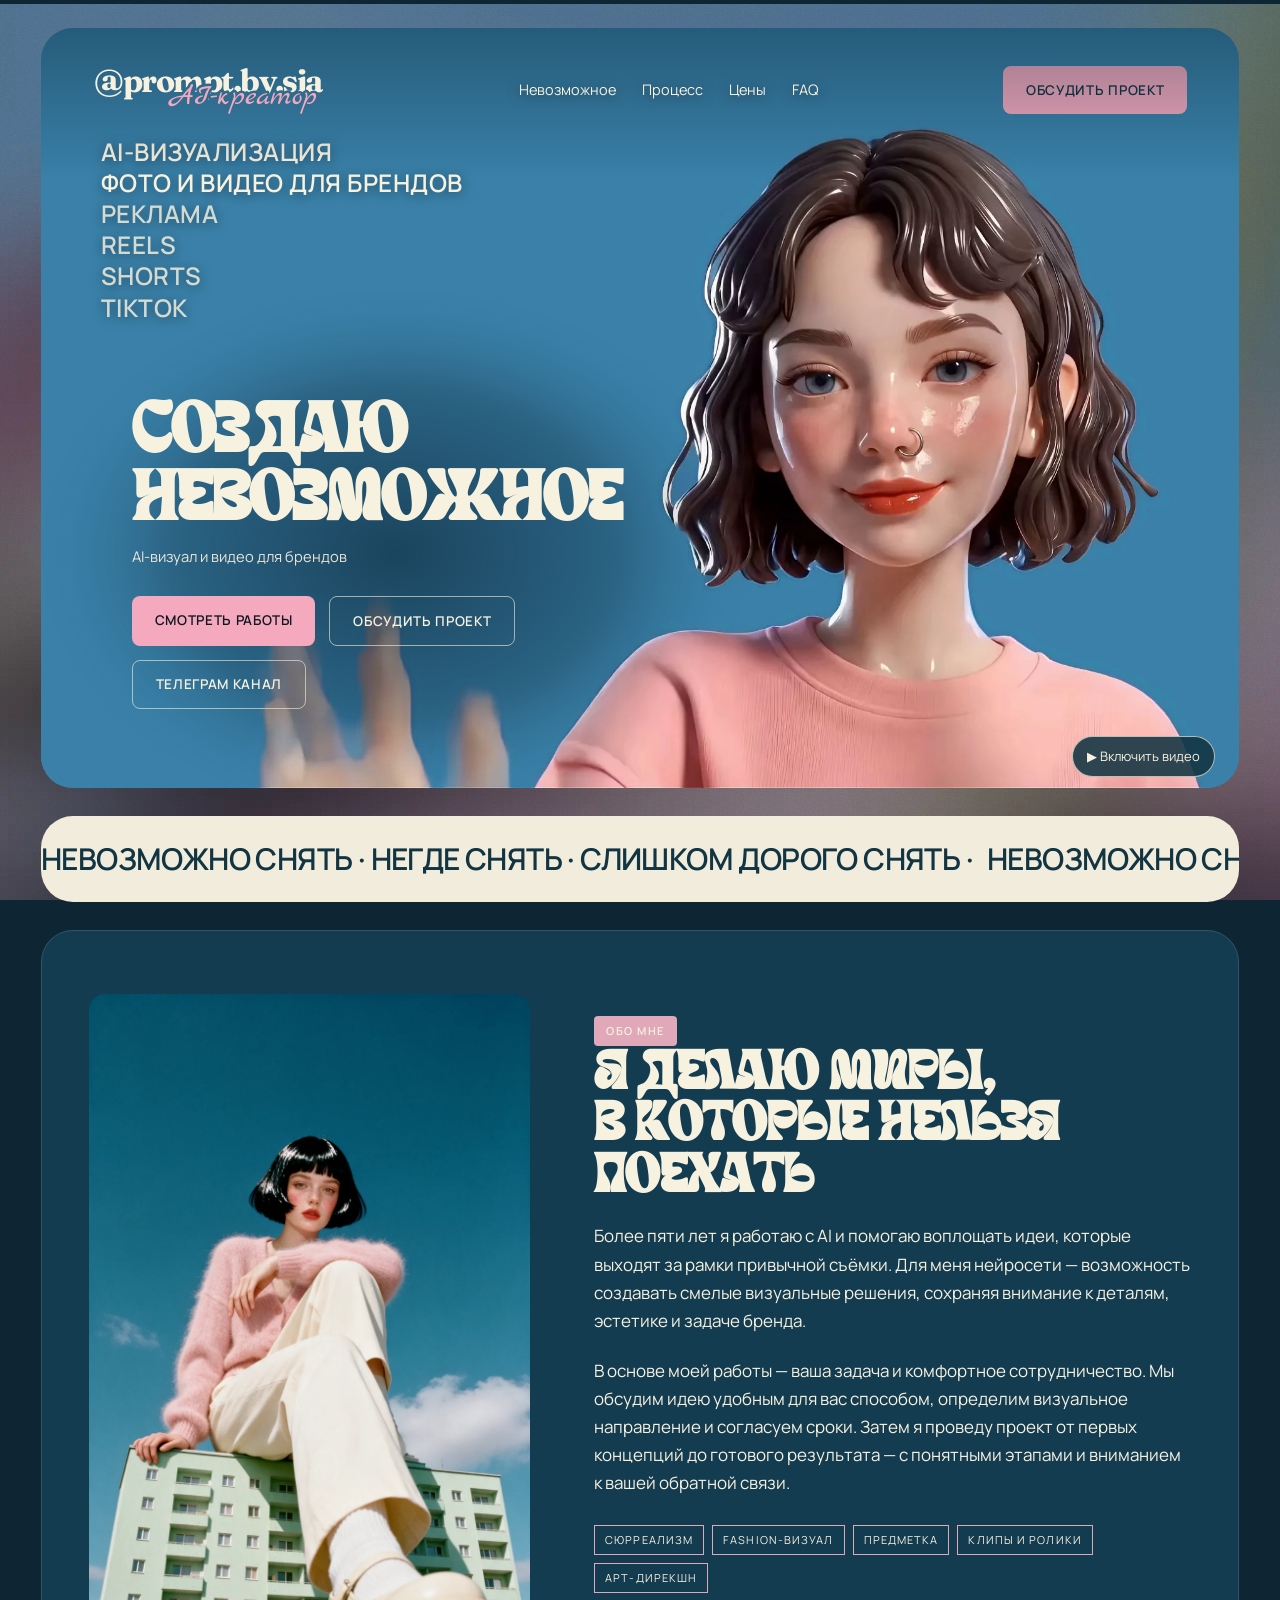
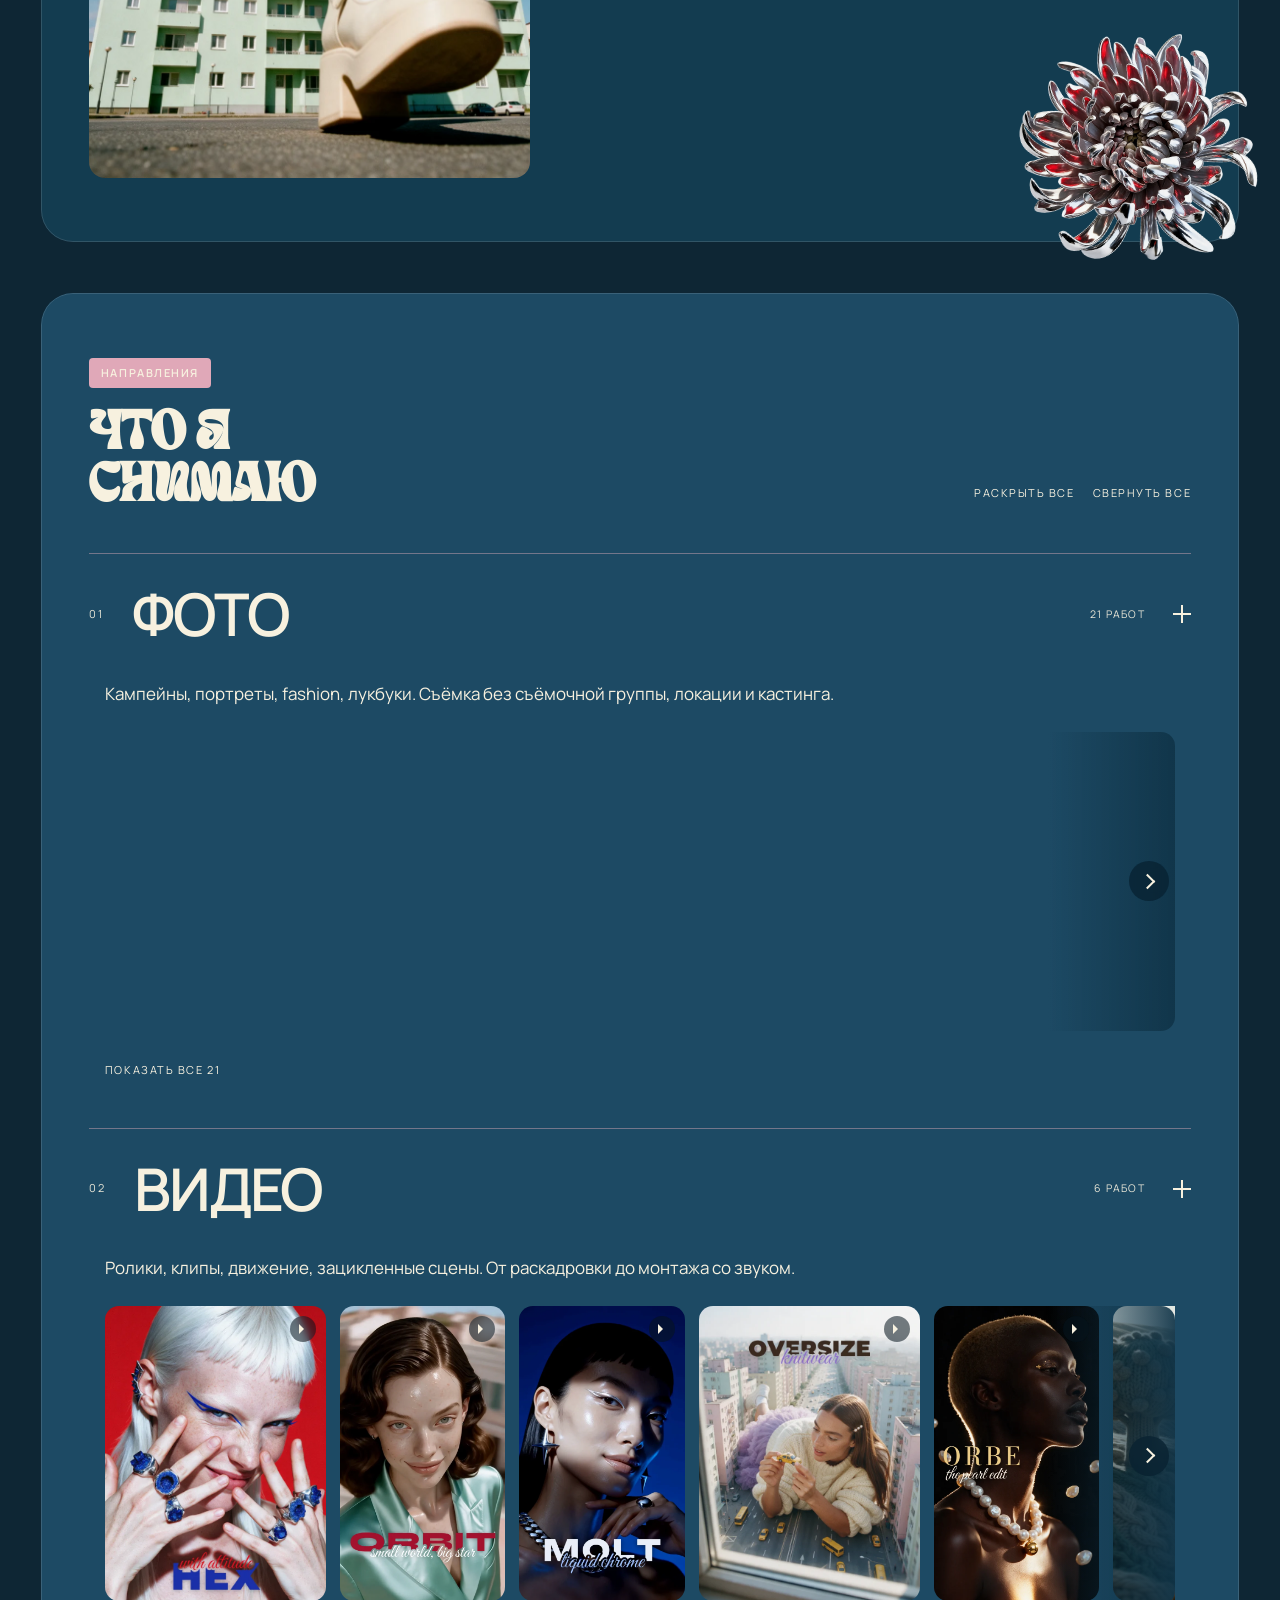
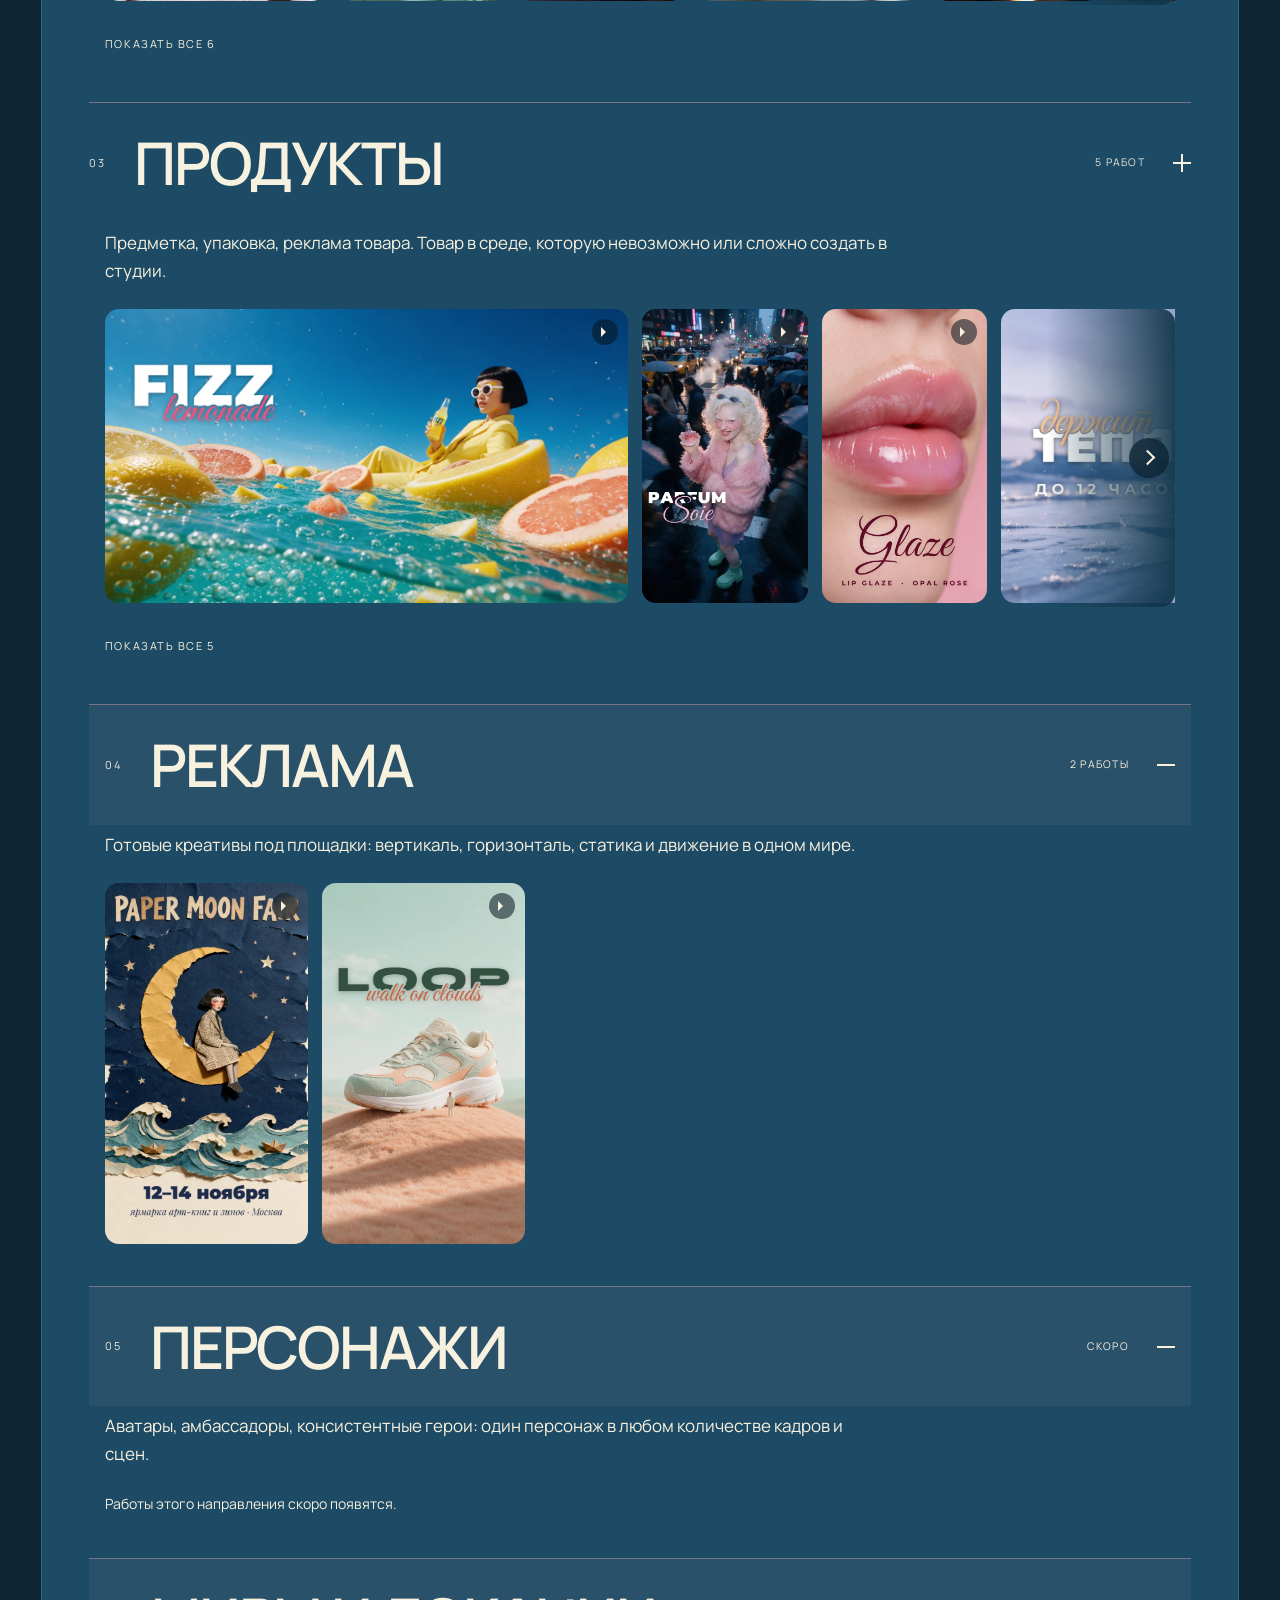
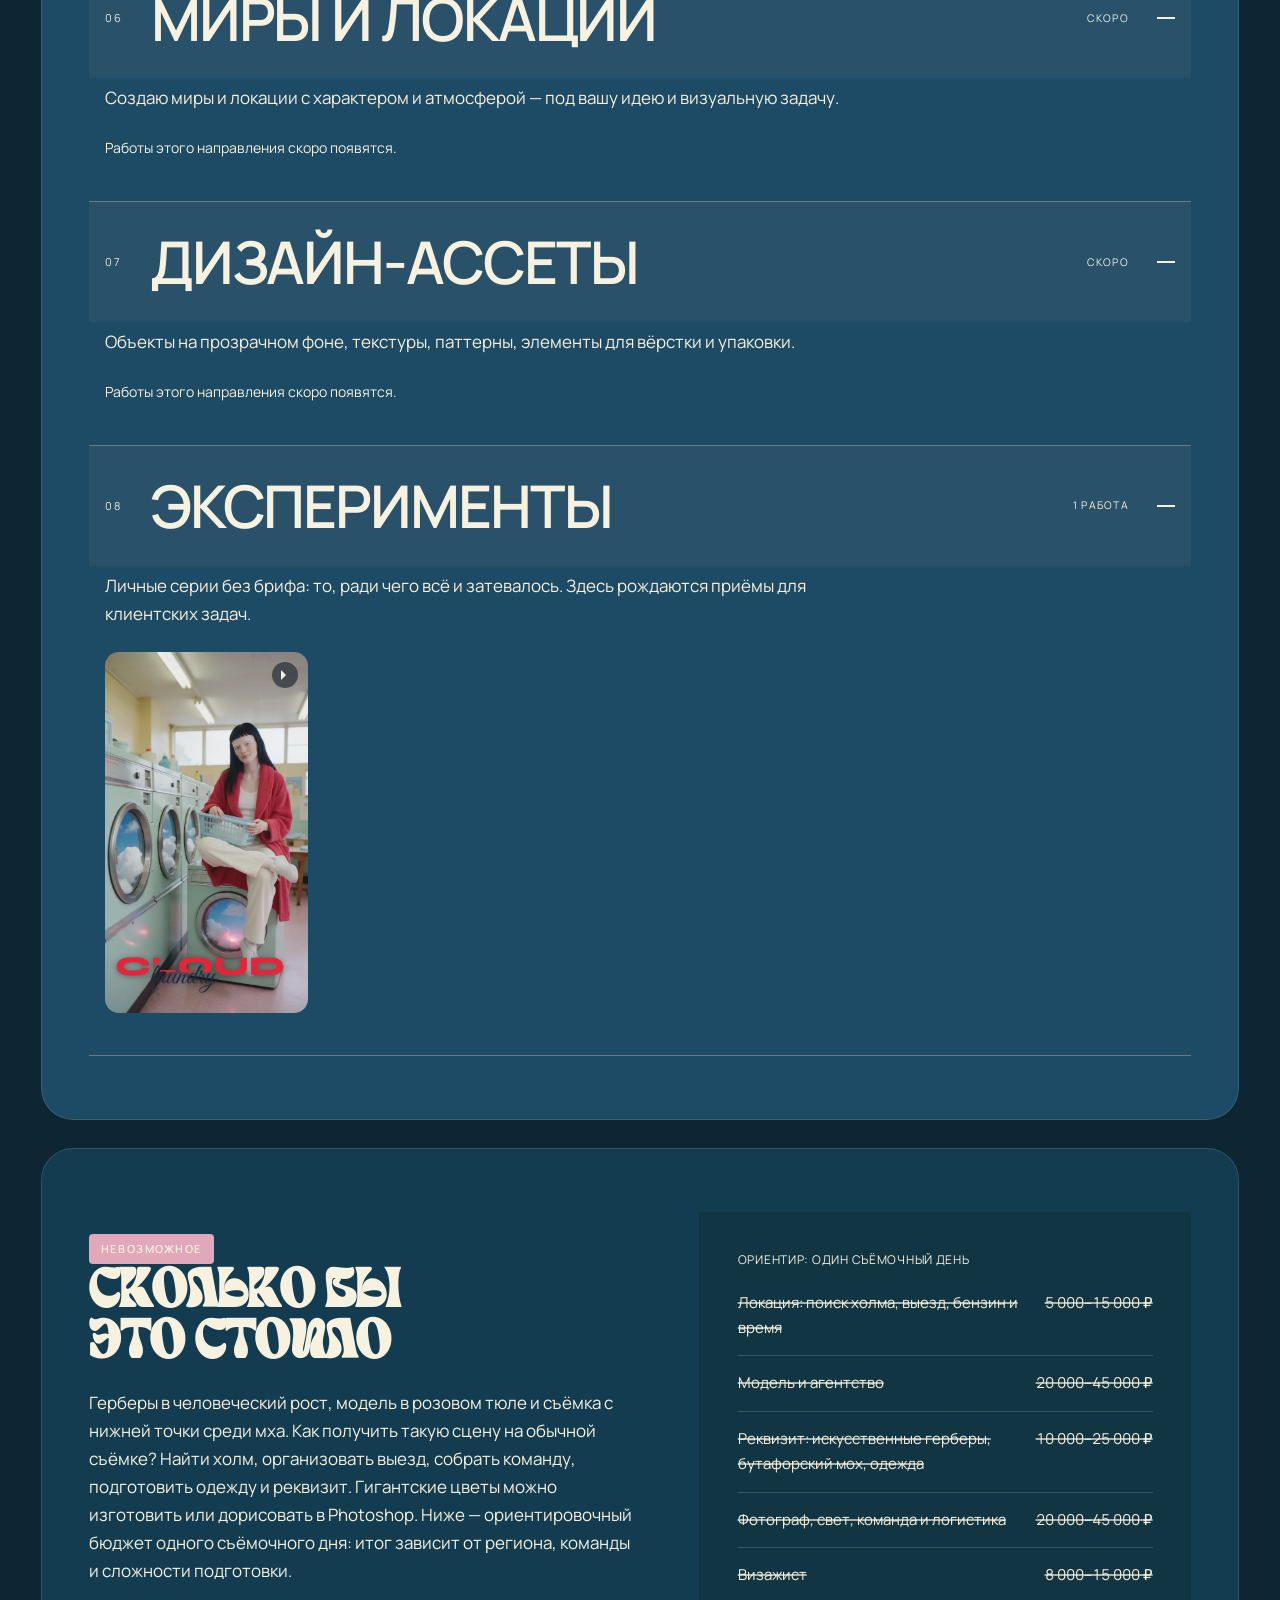
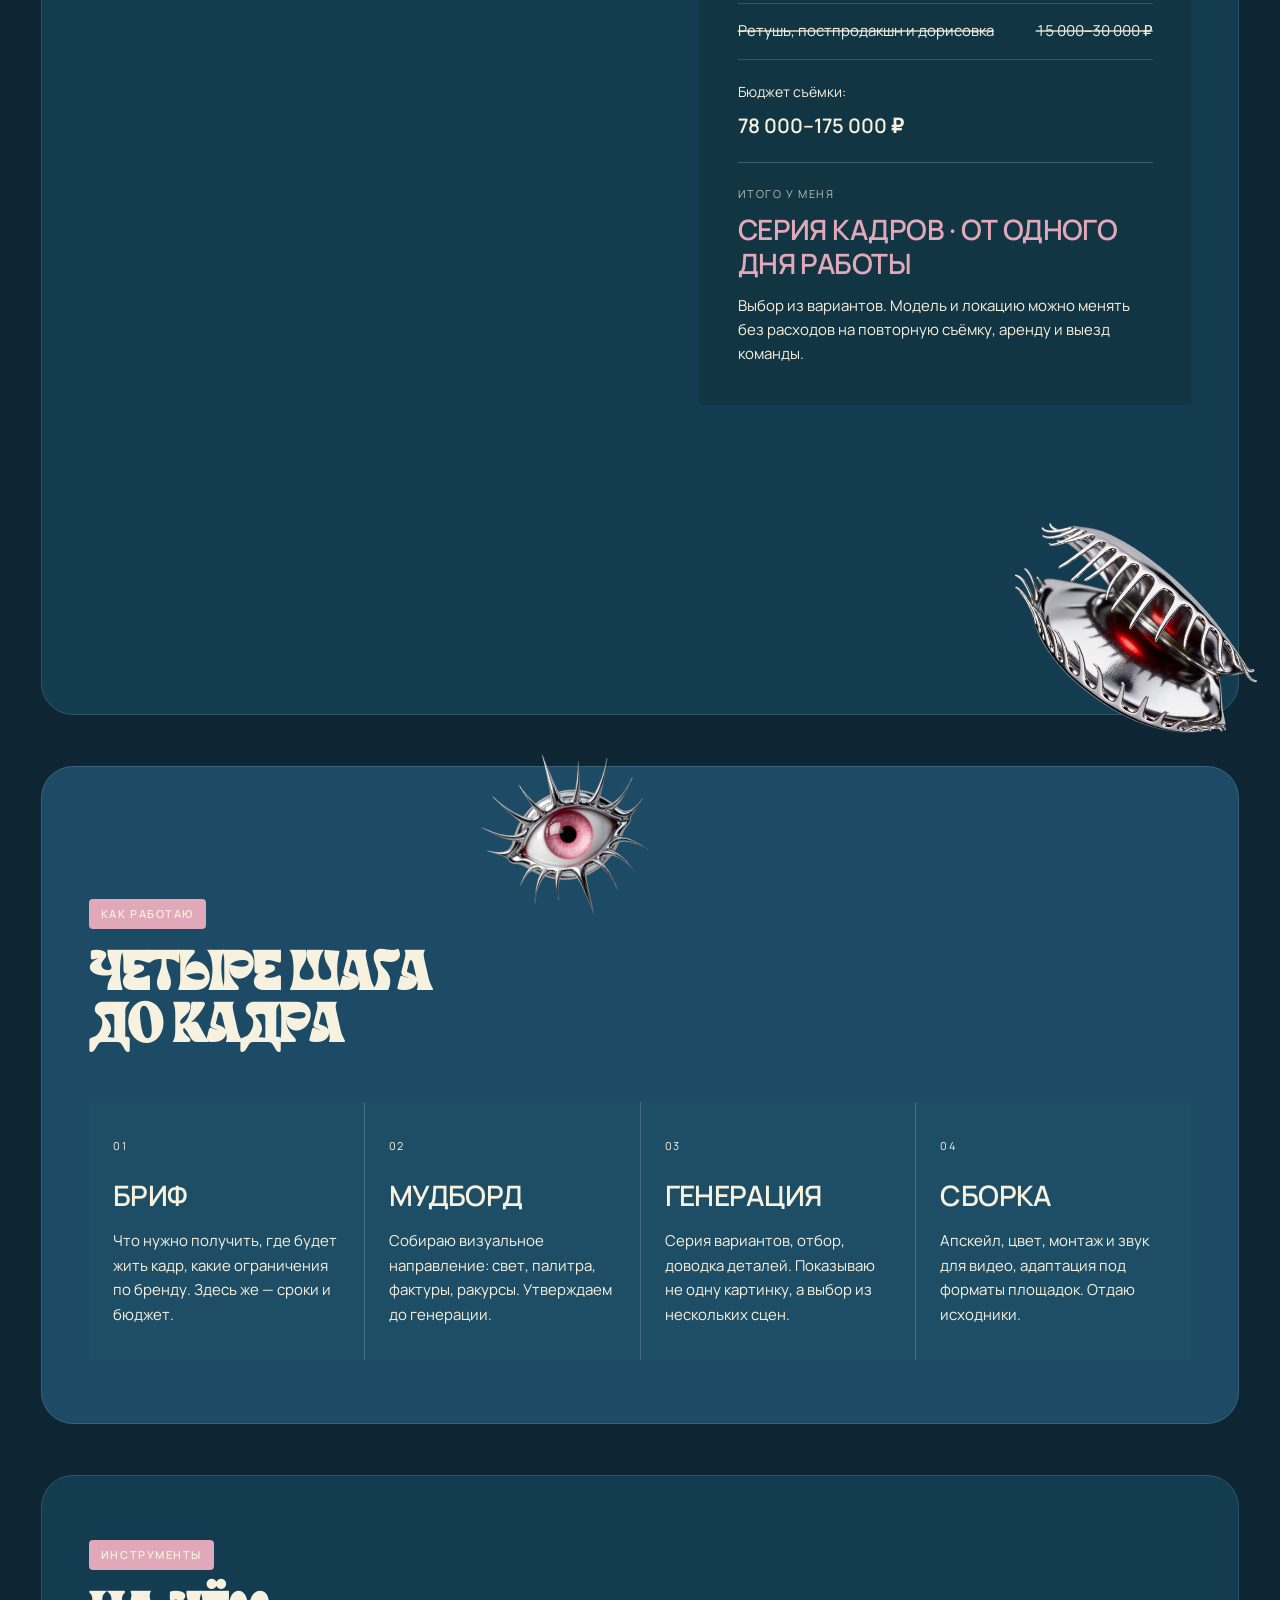
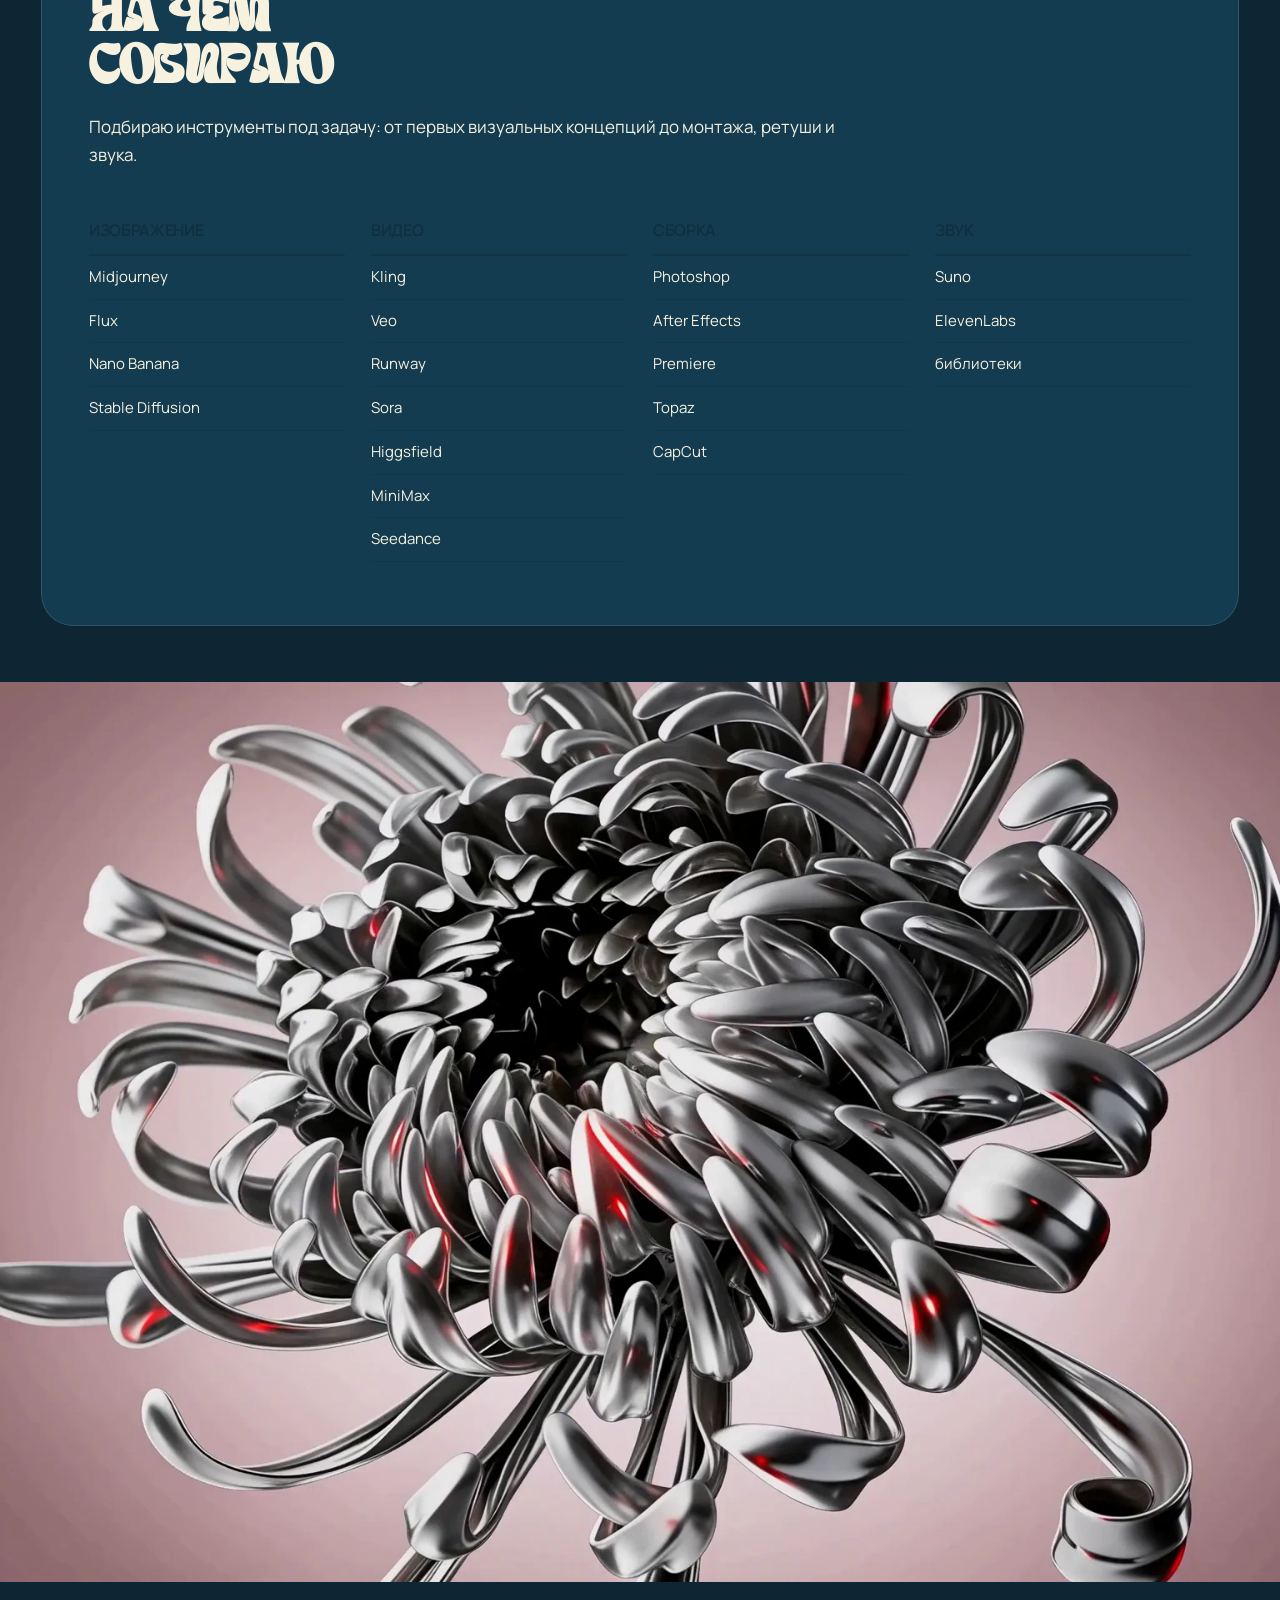
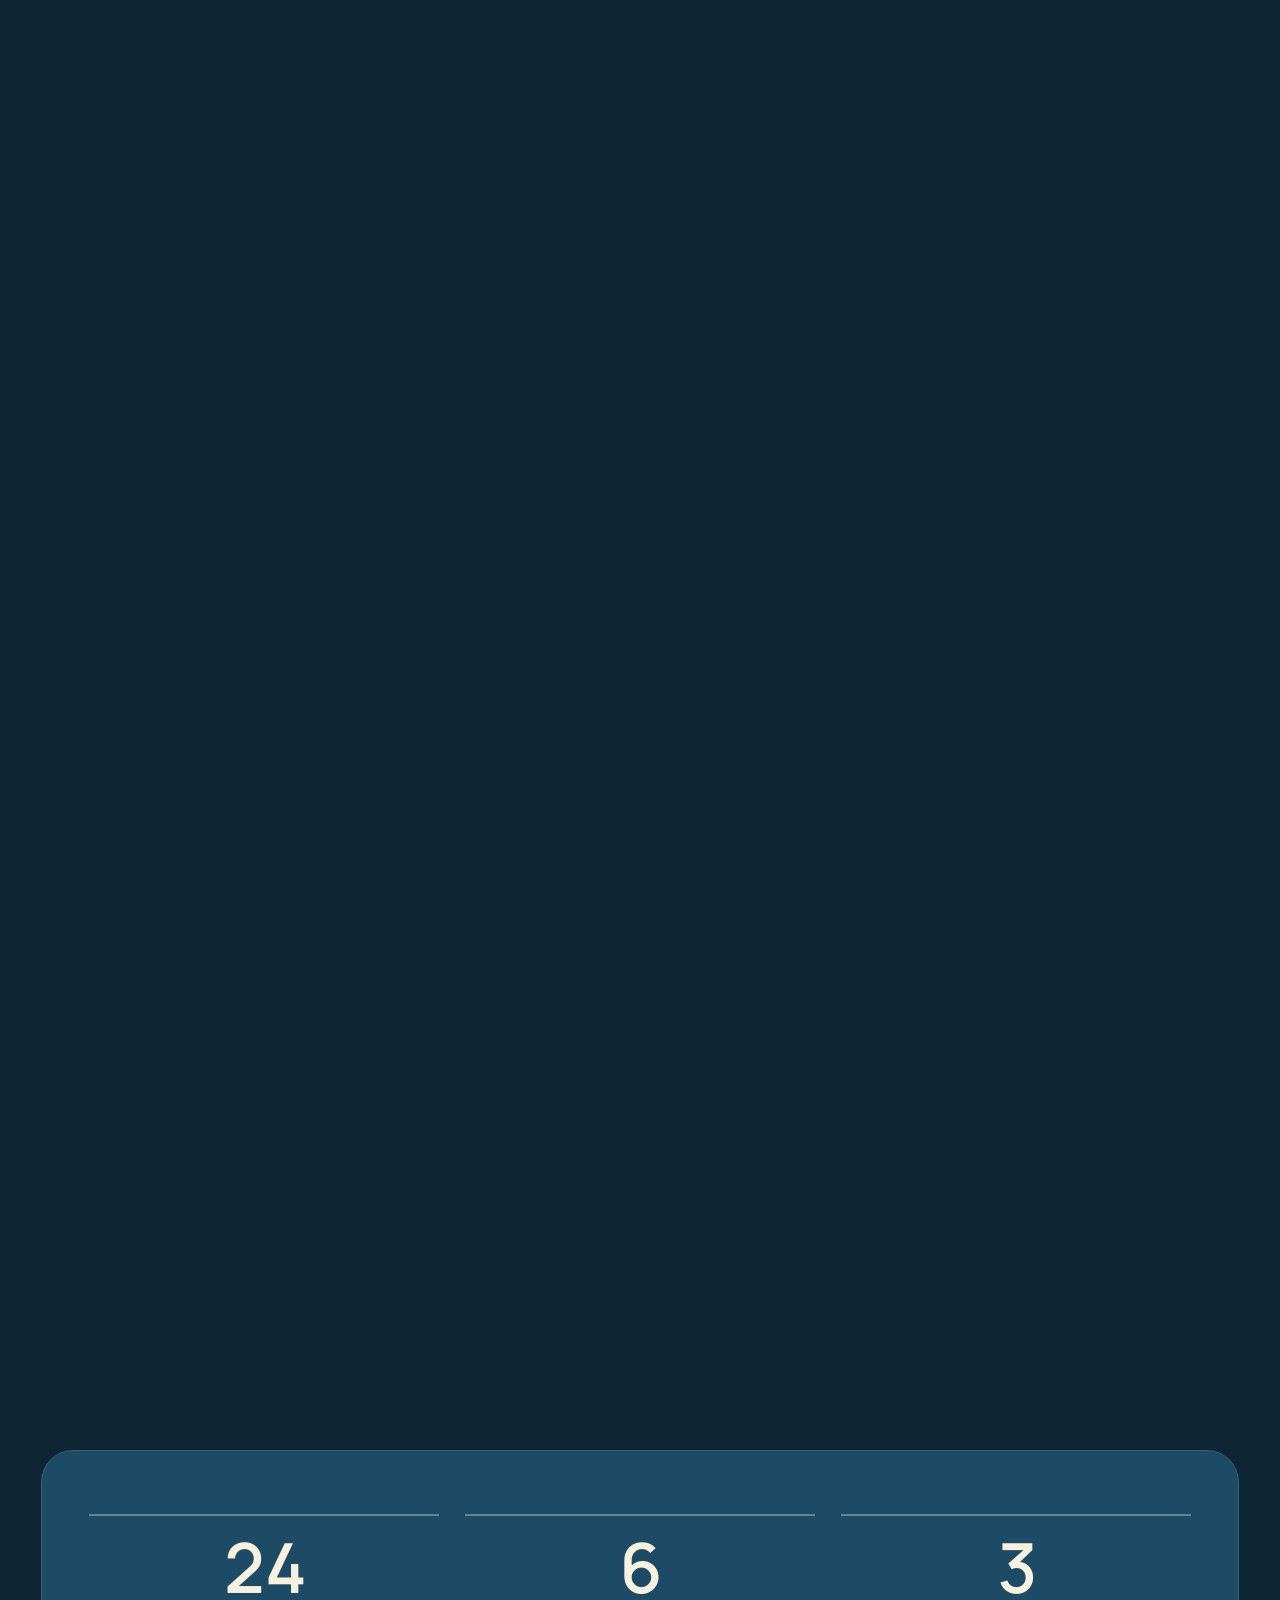
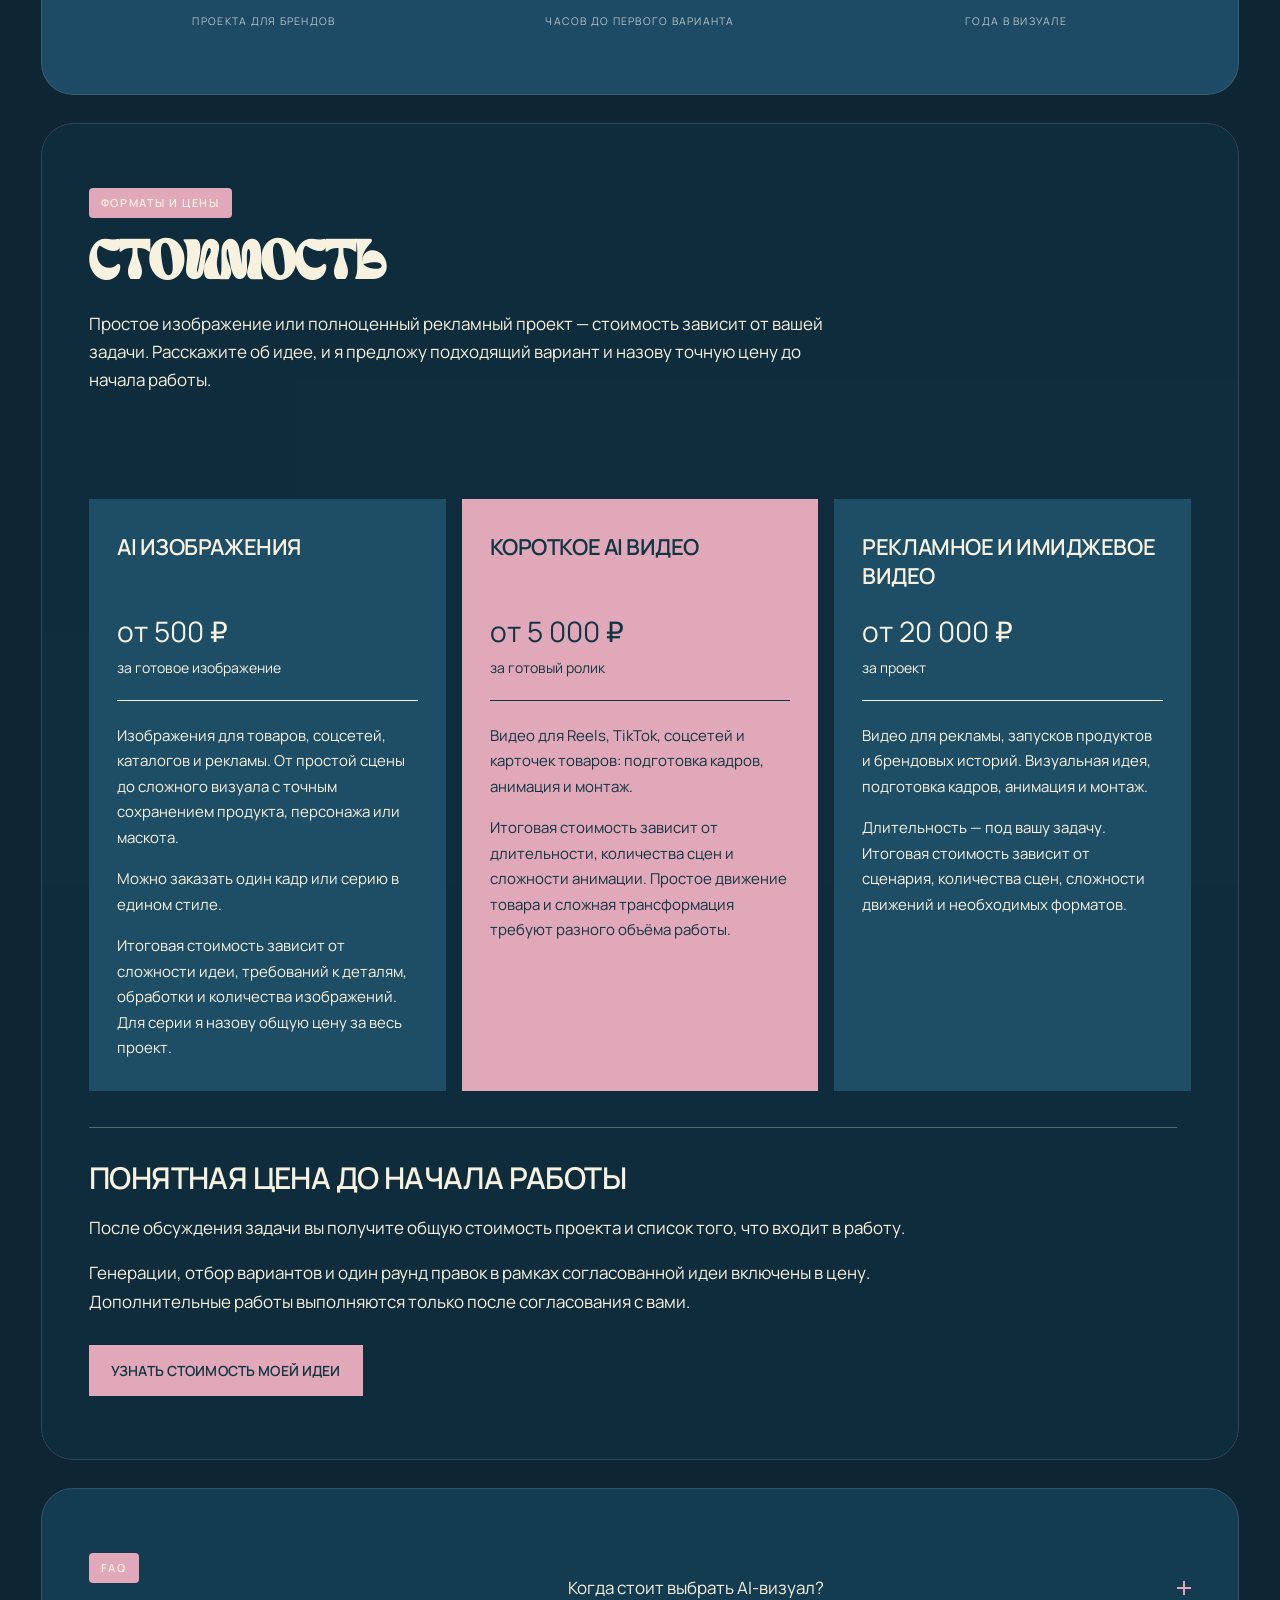
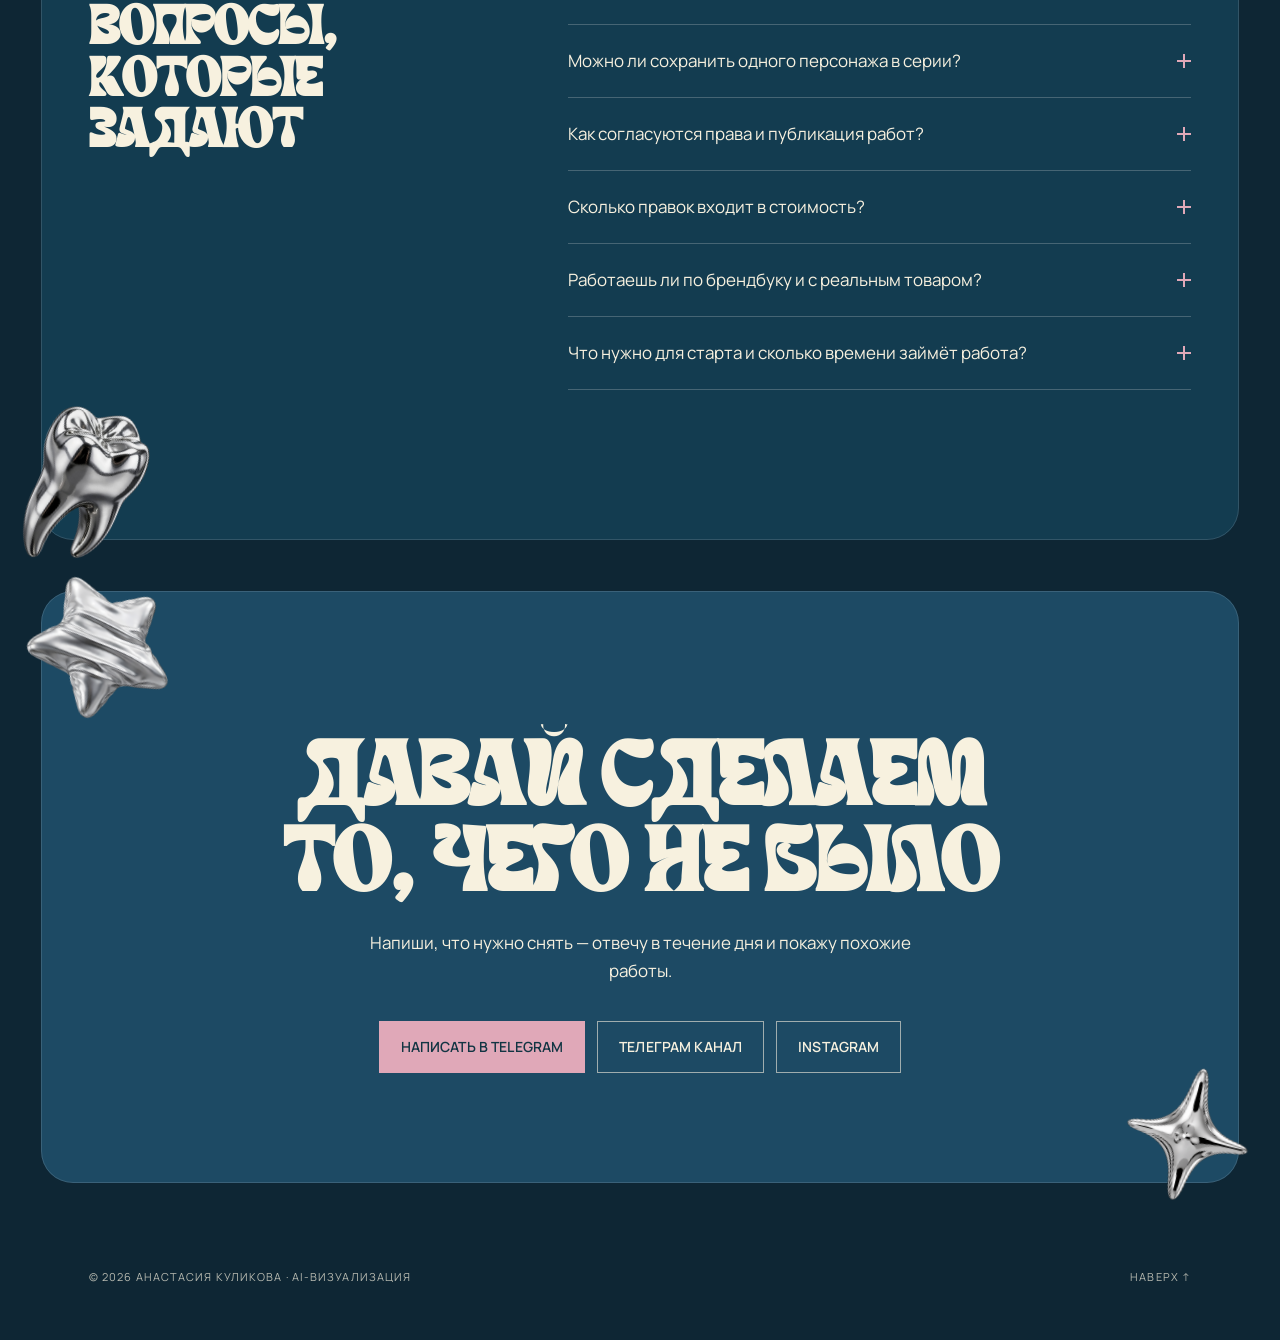
==== commit 374b4630: "Declare authored dark palette to prevent WebView night-mode recoloring" ====
--- a/index.html
+++ b/index.html
@@ -3,7 +3,7 @@
 <head>
 <meta charset="utf-8">
 <meta name="viewport" content="width=device-width, initial-scale=1">
-<meta name="color-scheme" content="only light">
+<meta name="color-scheme" content="dark">
 <title>Анастасия Куликова — AI-креатор | Изображения и видео для брендов</title>
 <meta name="description" content="Анастасия Куликова — AI-креатор. Изображения для товаров, каталогов и рекламы, короткие ролики и имиджевое видео. Стоимость проекта согласуем до начала работы.">
 
@@ -122,7 +122,7 @@
 }</script>
 
 <link rel="preload" as="image" href="public/img/hero-poster.webp" fetchpriority="high">
-<link rel="stylesheet" href="css/style.css?v=compact-flower-play-1">
+<link rel="stylesheet" href="css/style.css?v=android-own-theme-2">
 </head>
 <body>
 
--- a/css/style.css
+++ b/css/style.css
@@ -986,7 +986,7 @@
 }
 
 /* Keep the authored palette in automatic dark-mode WebViews. */
-:root{color-scheme:only light}
+:root{color-scheme:dark}
 @media(max-width:1100px), (pointer:coarse){
   .section,.sec{backdrop-filter:none; -webkit-backdrop-filter:none}
   .section--teal{background:#31576a; background-image:linear-gradient(135deg,#31576a,#285666)}
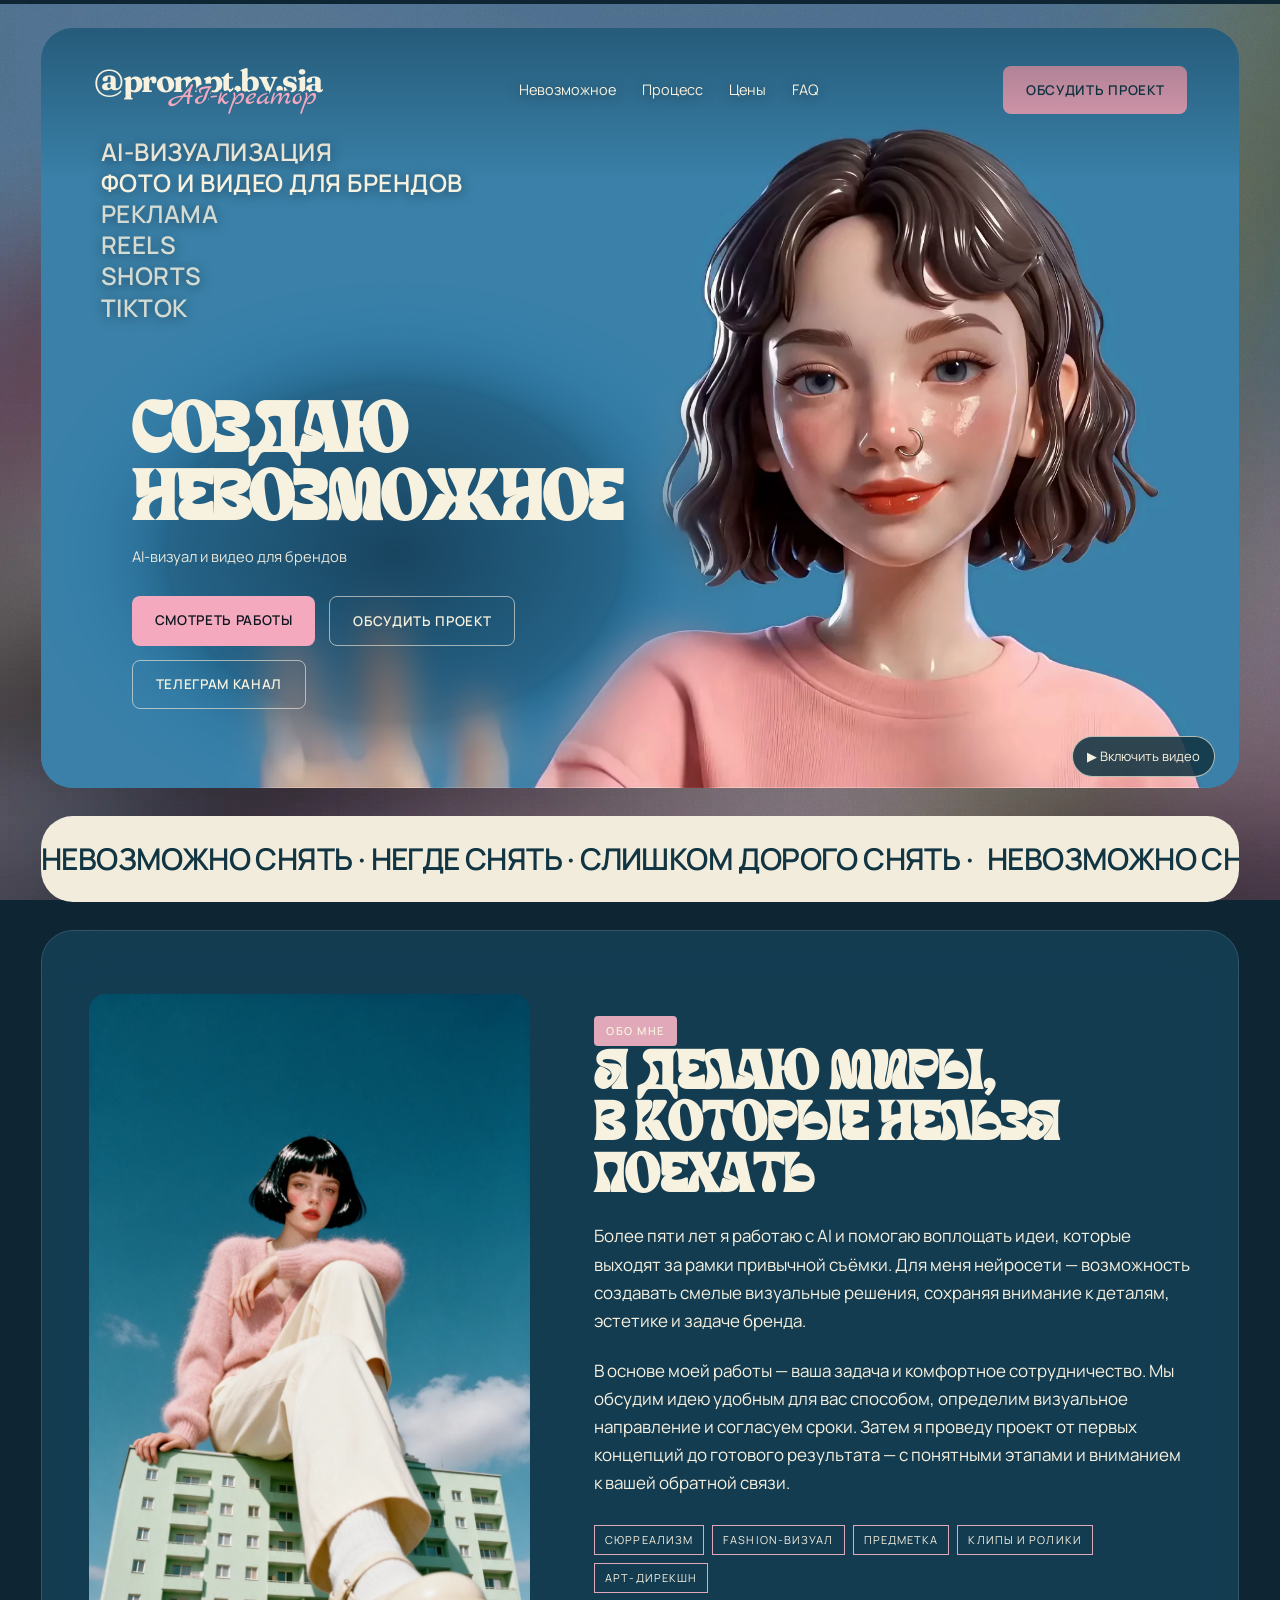
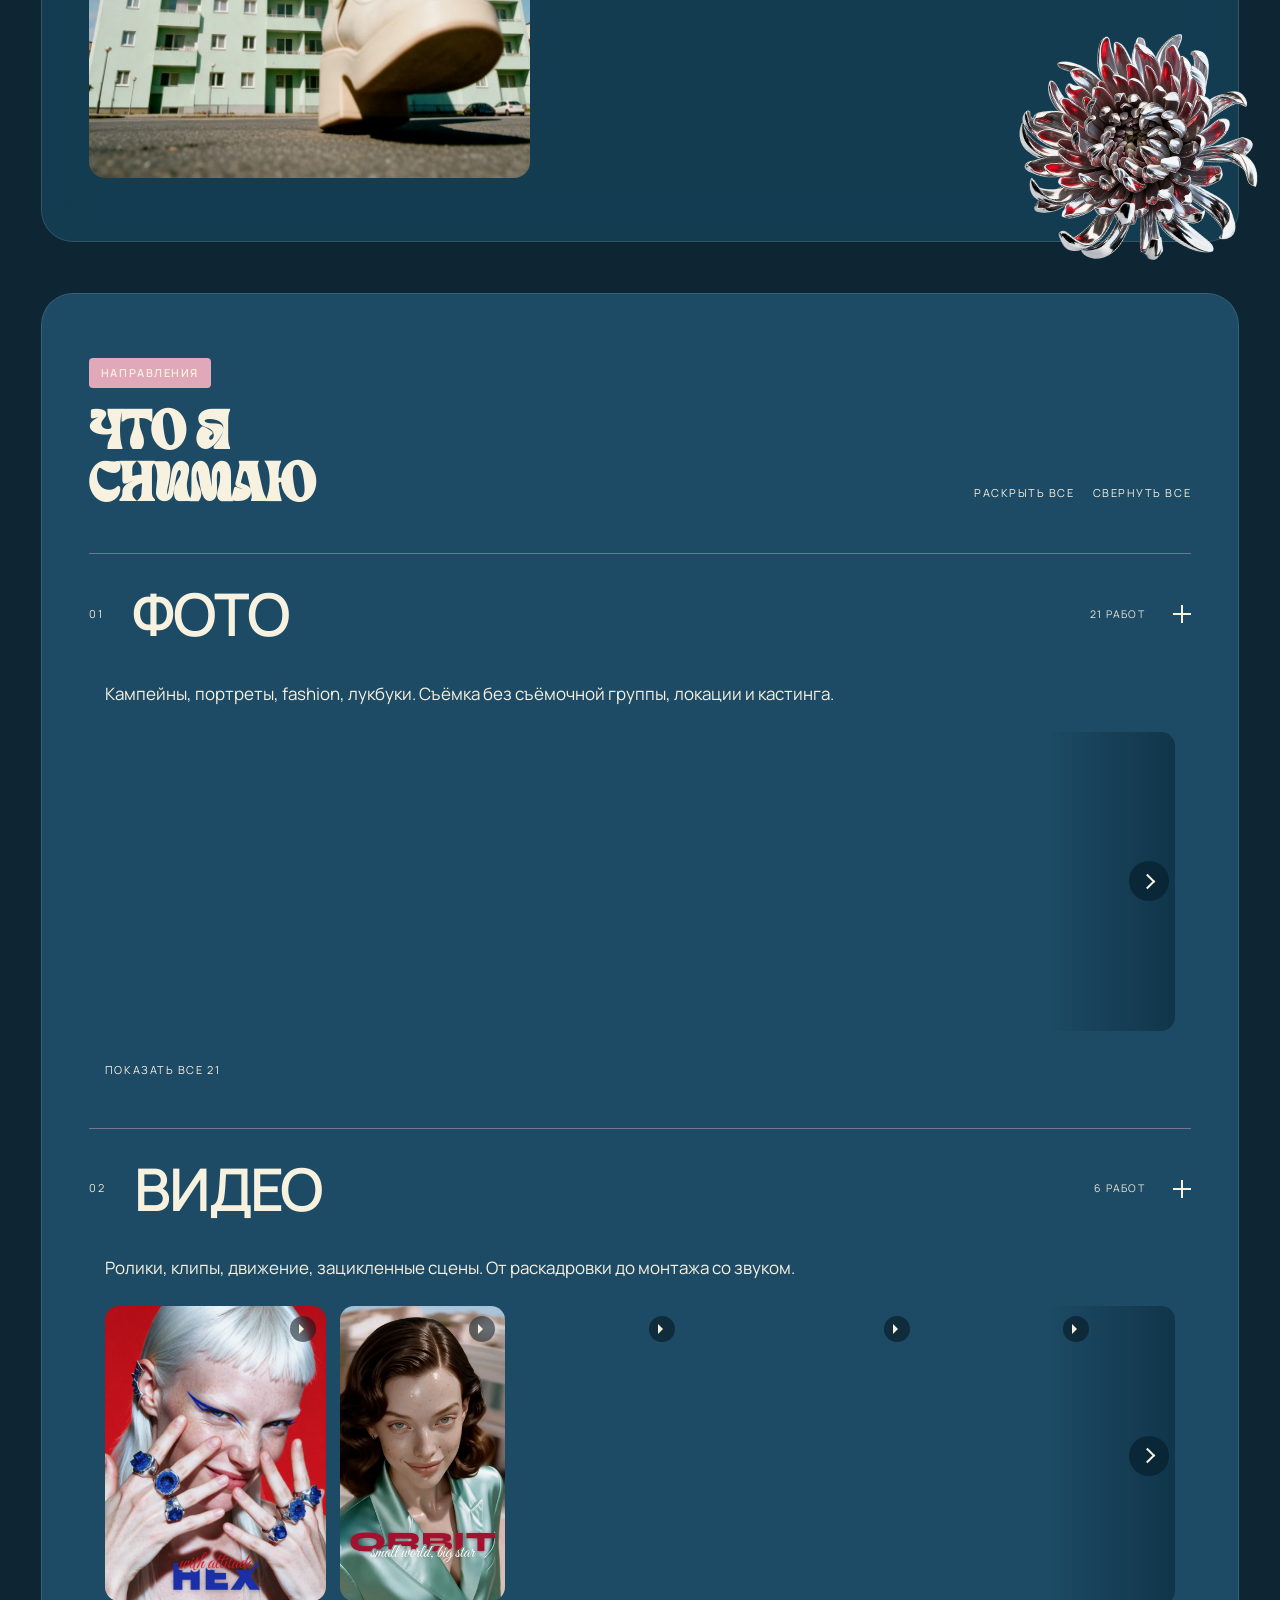
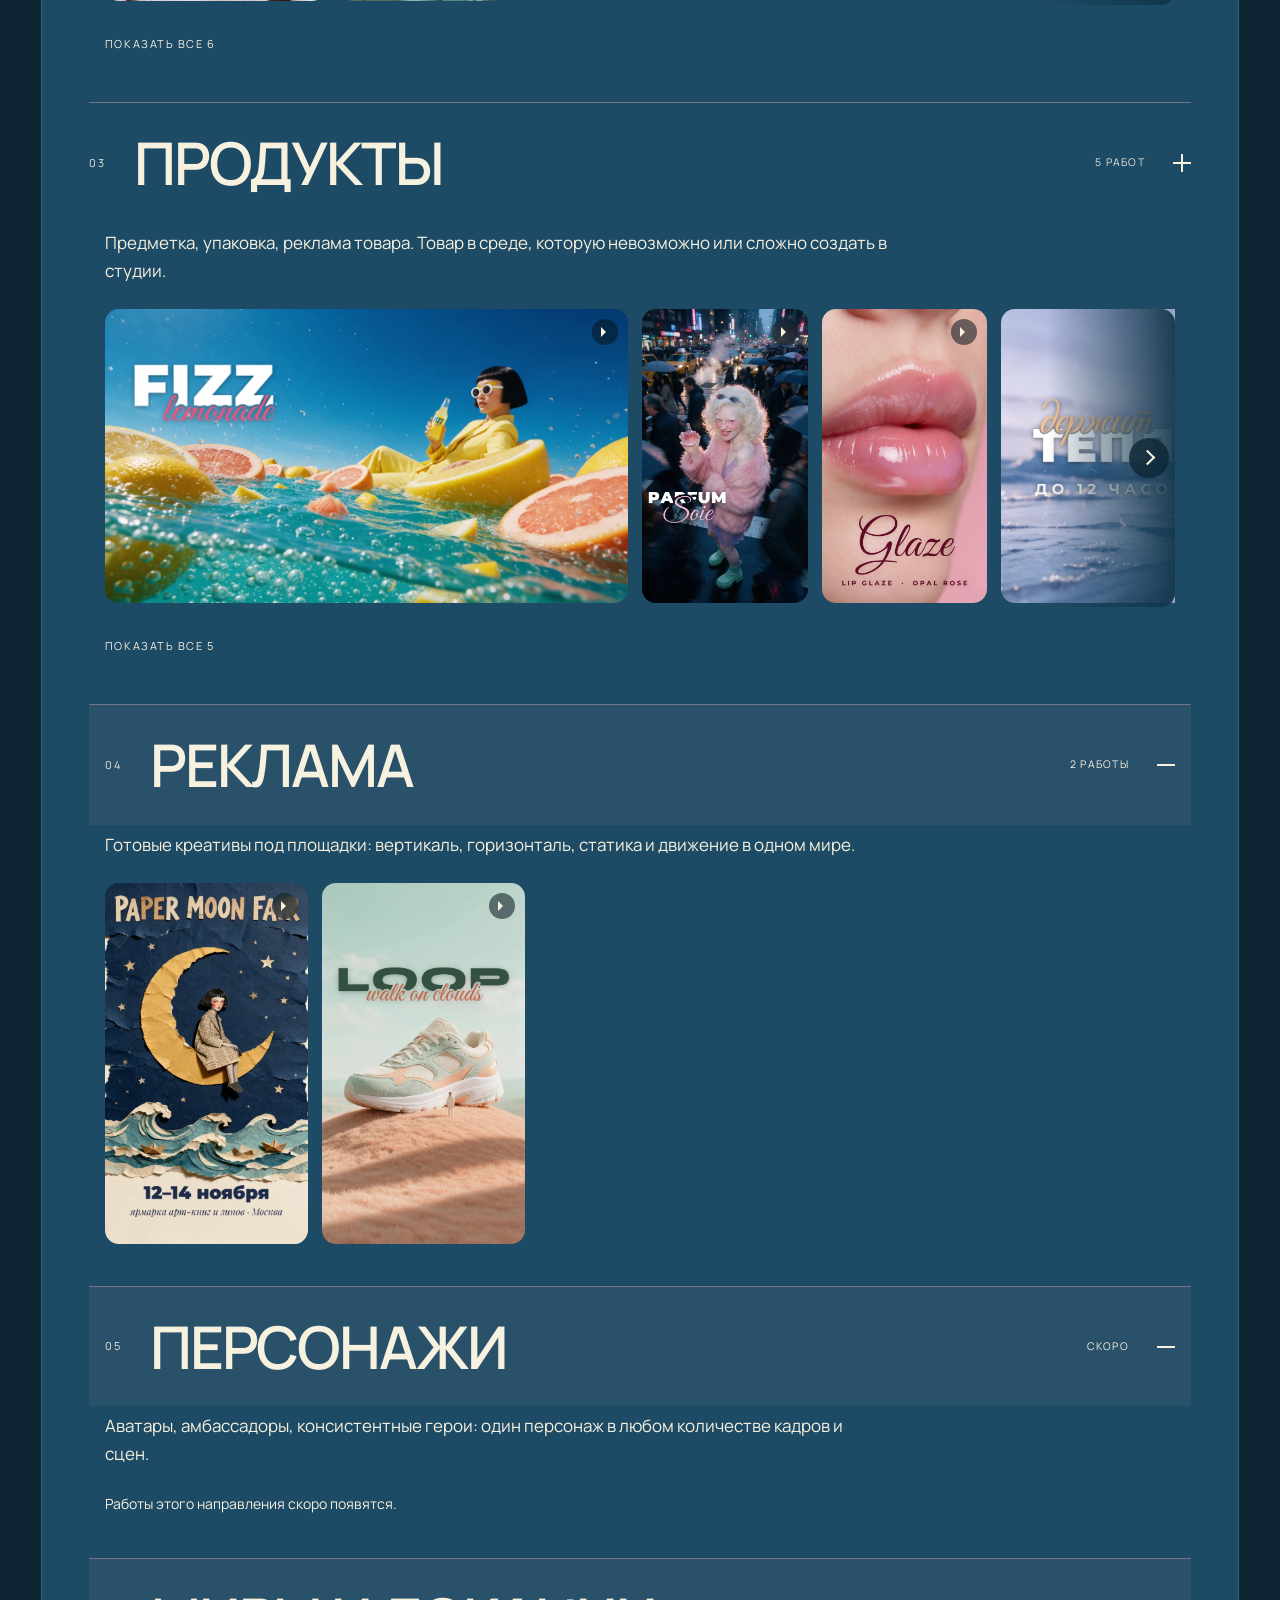
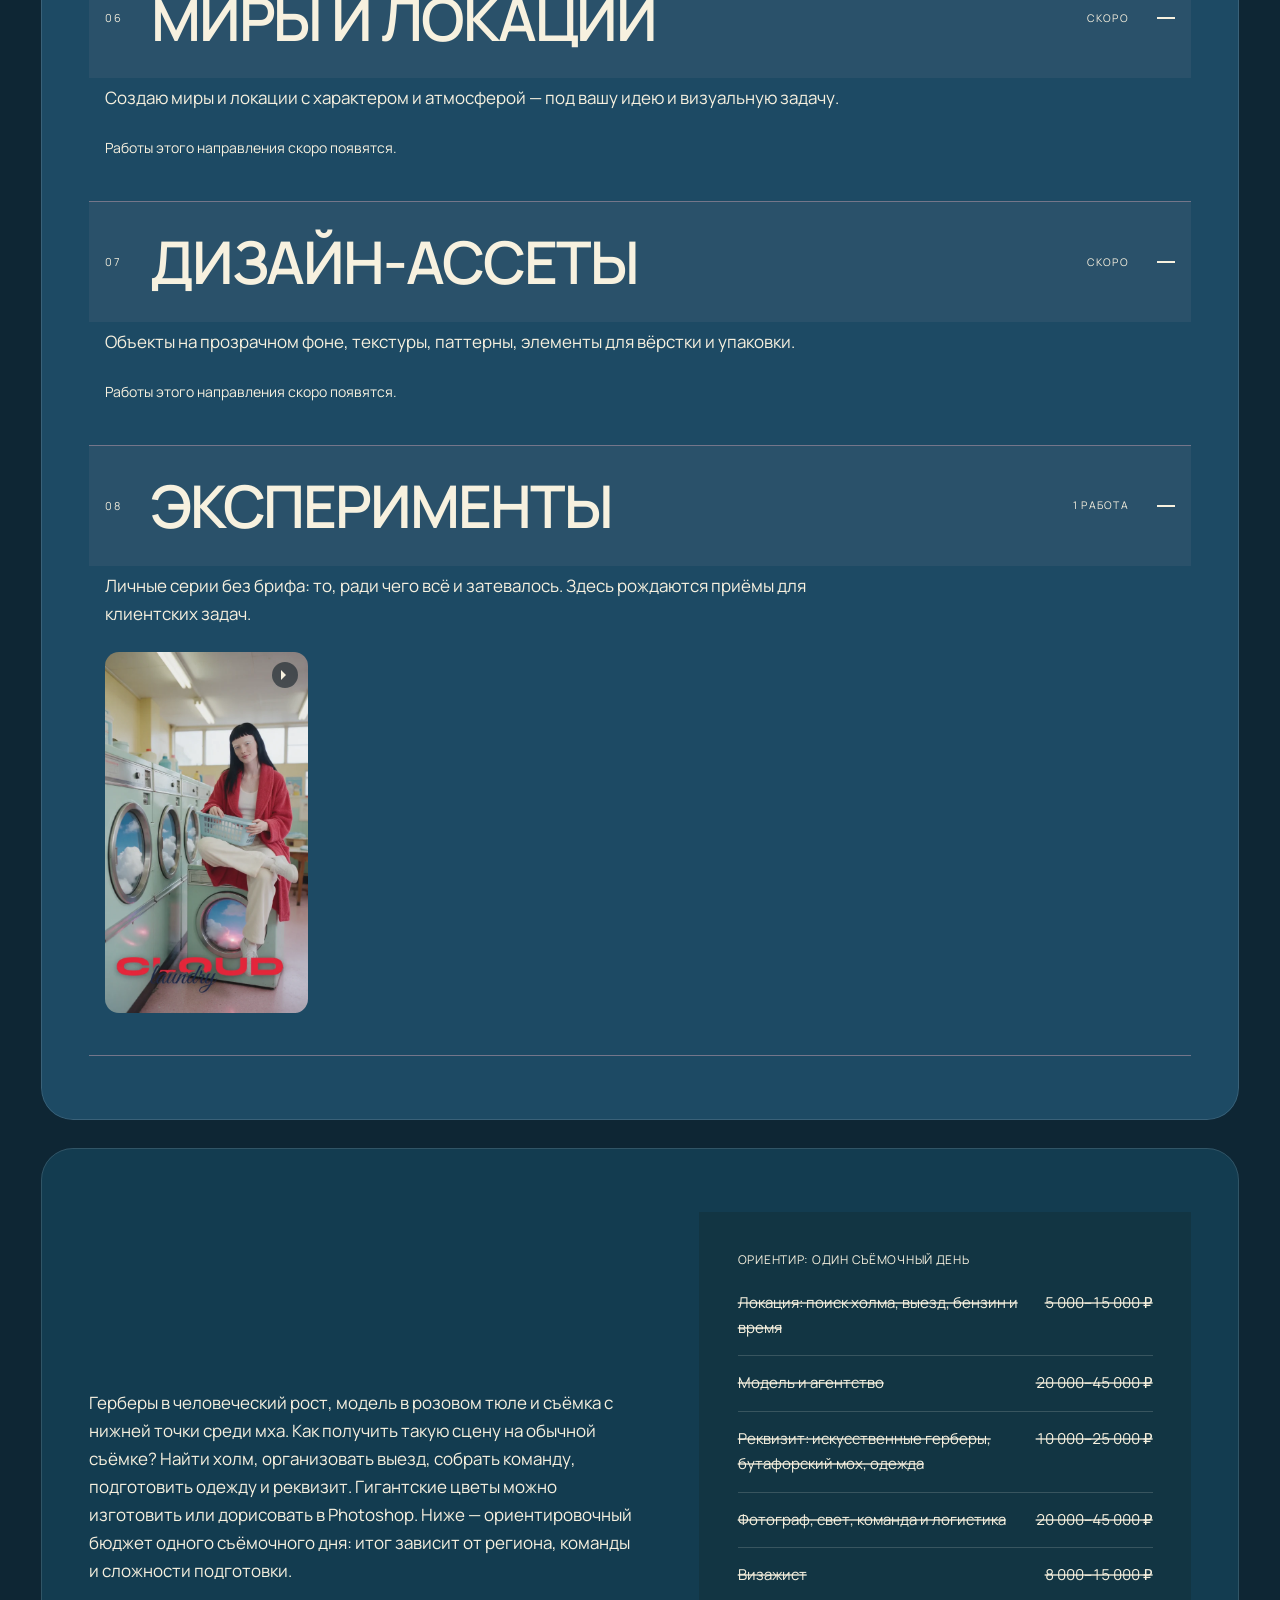
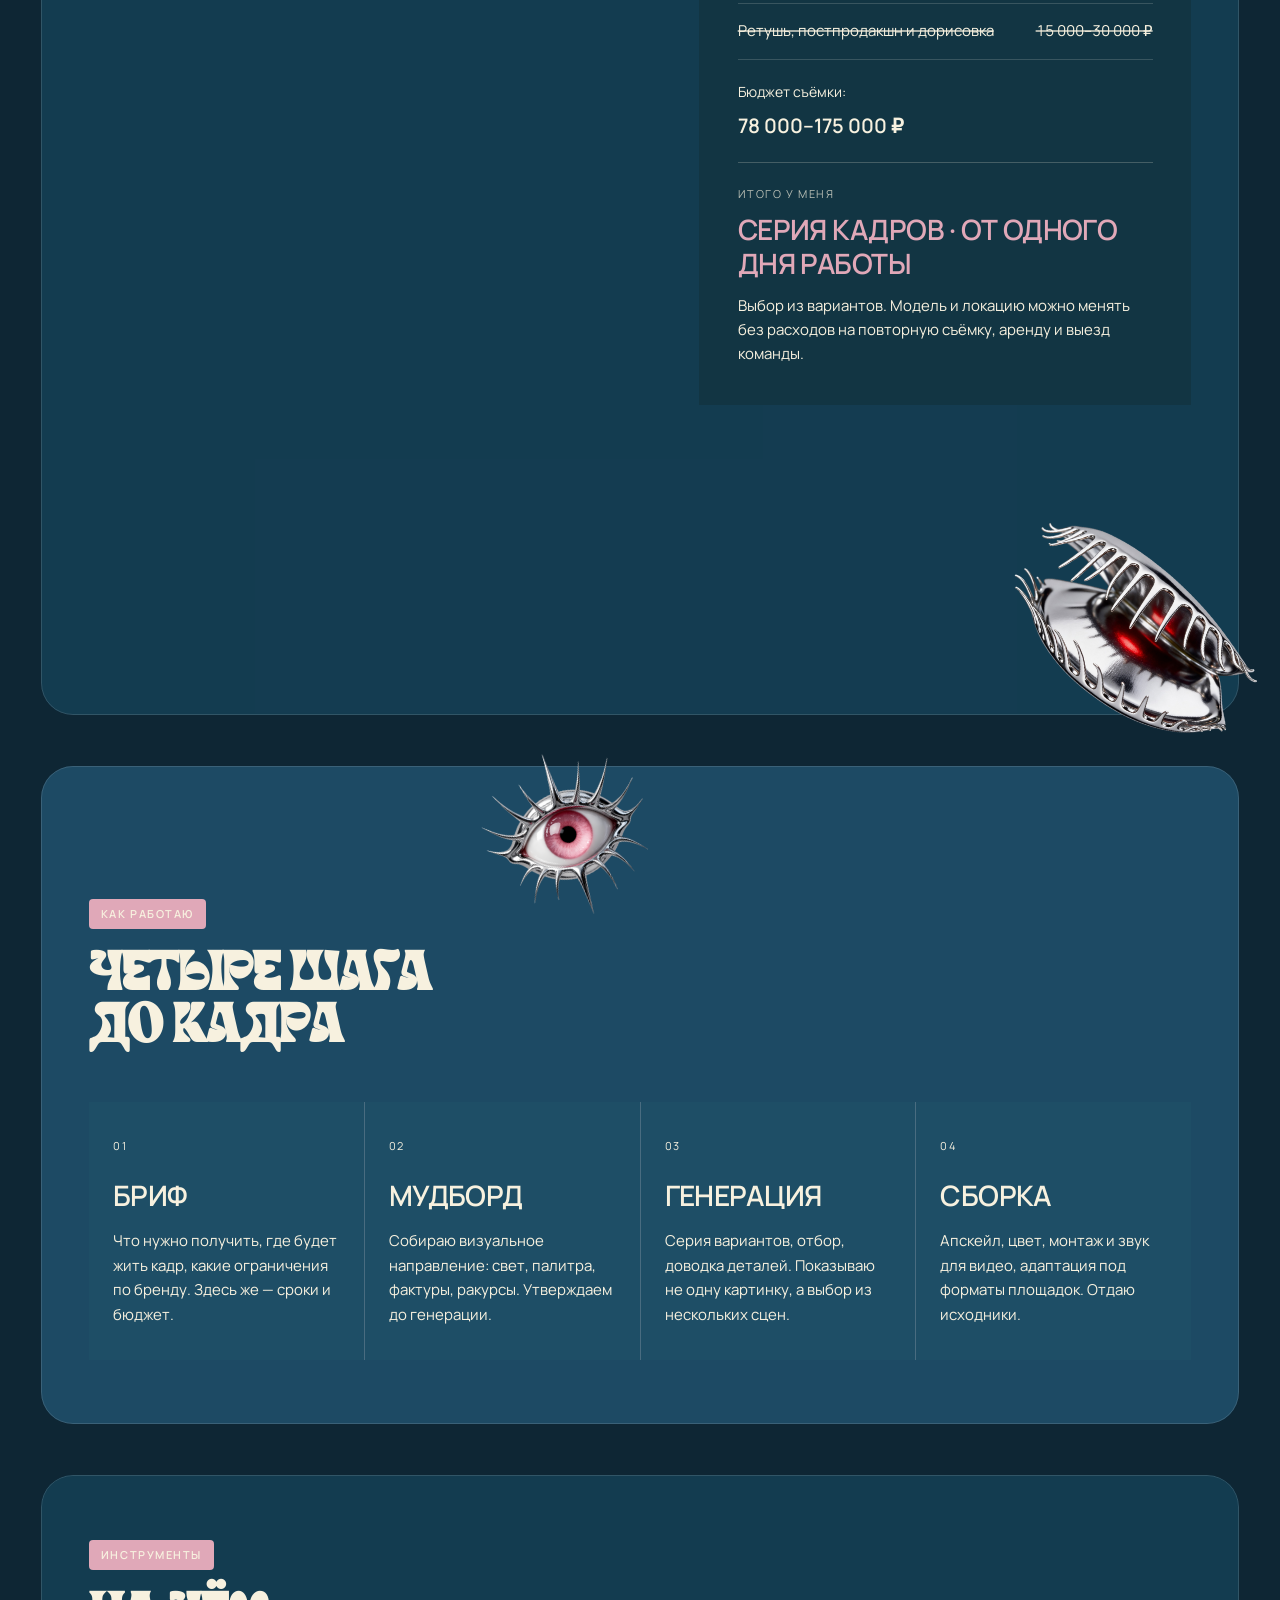
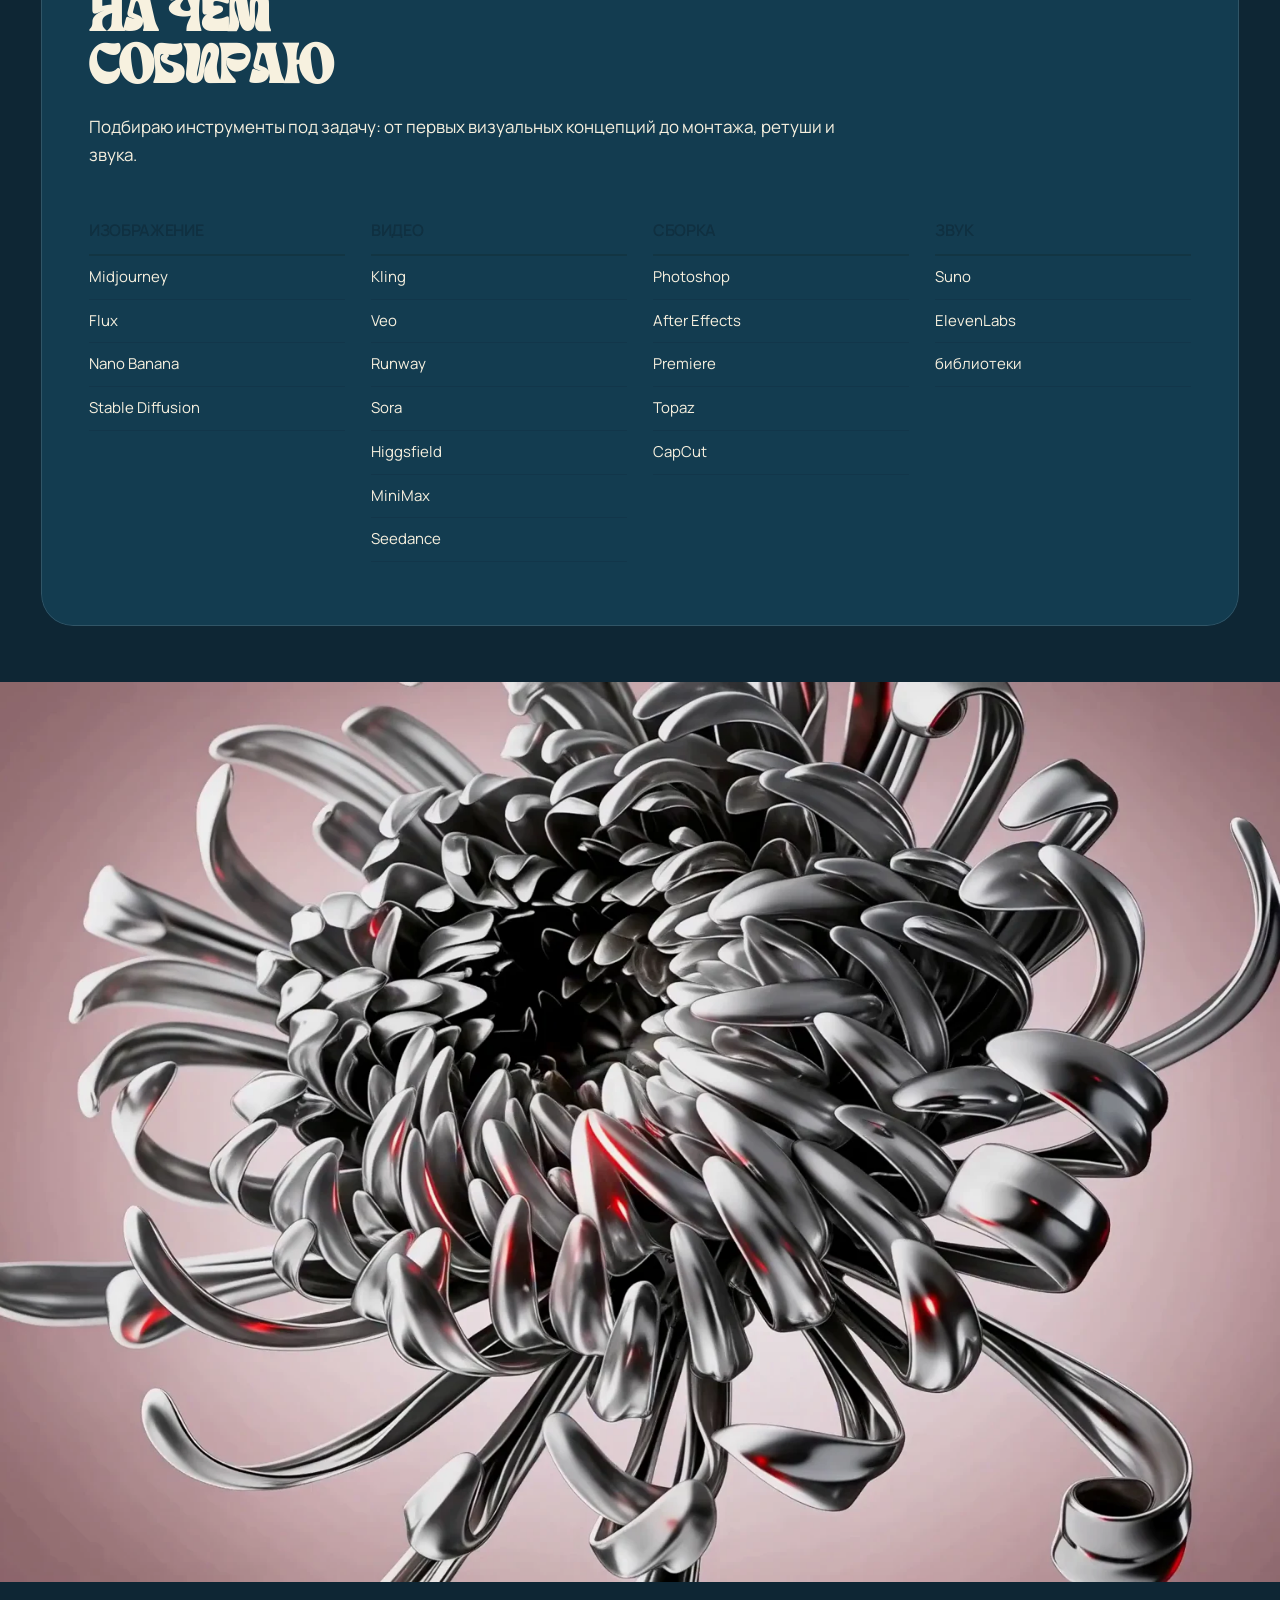
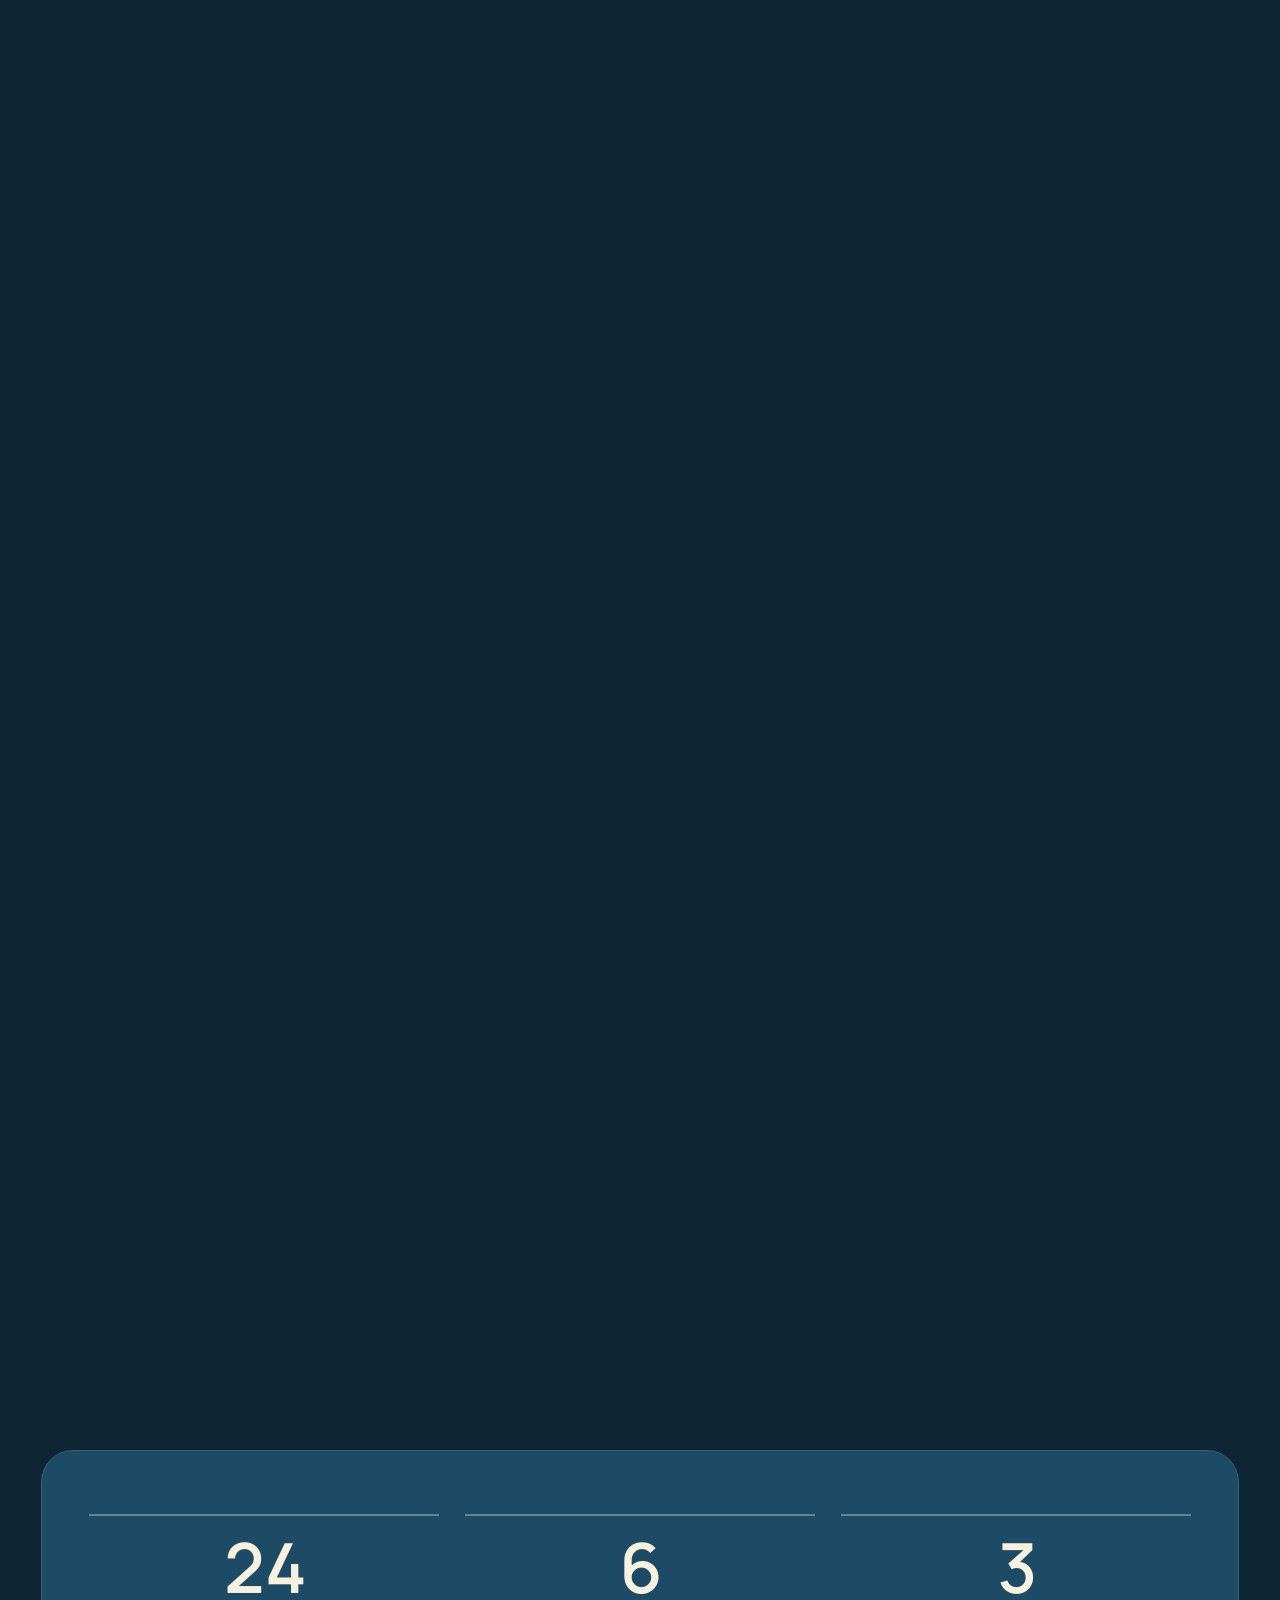
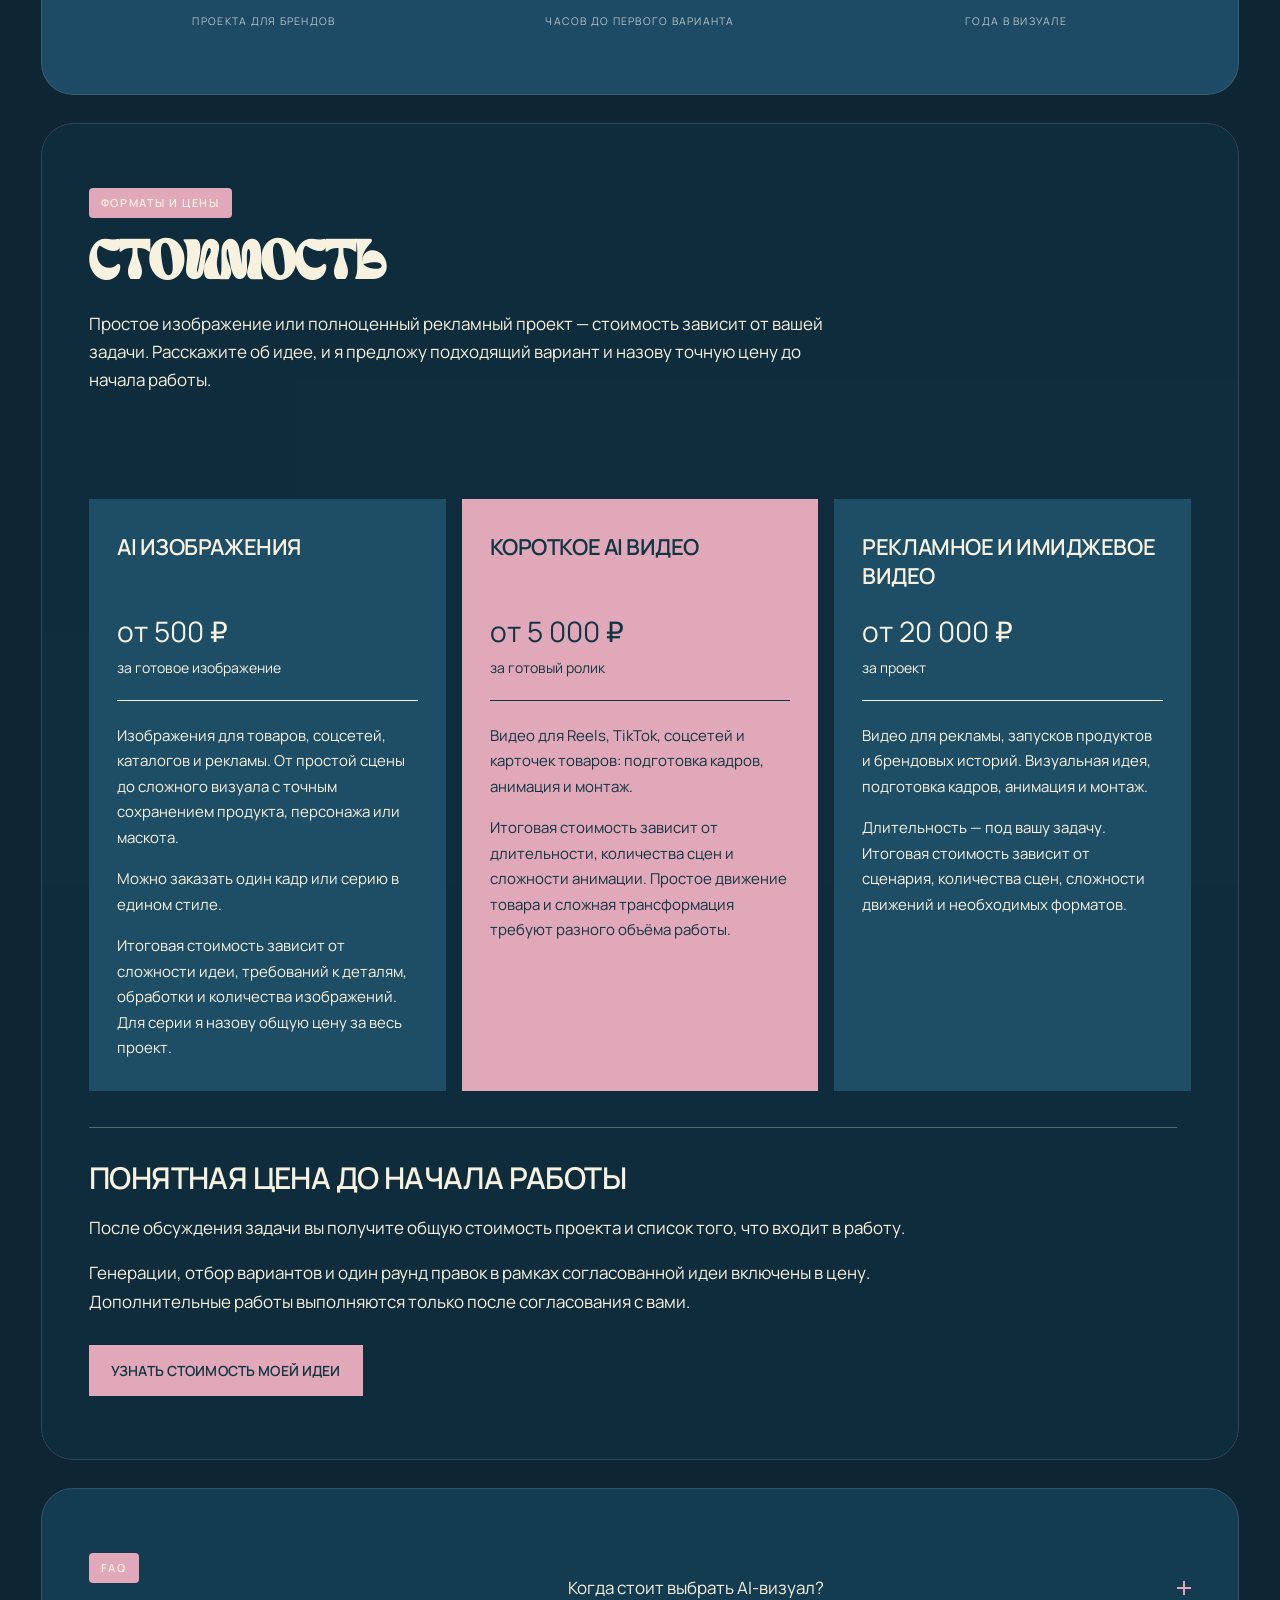
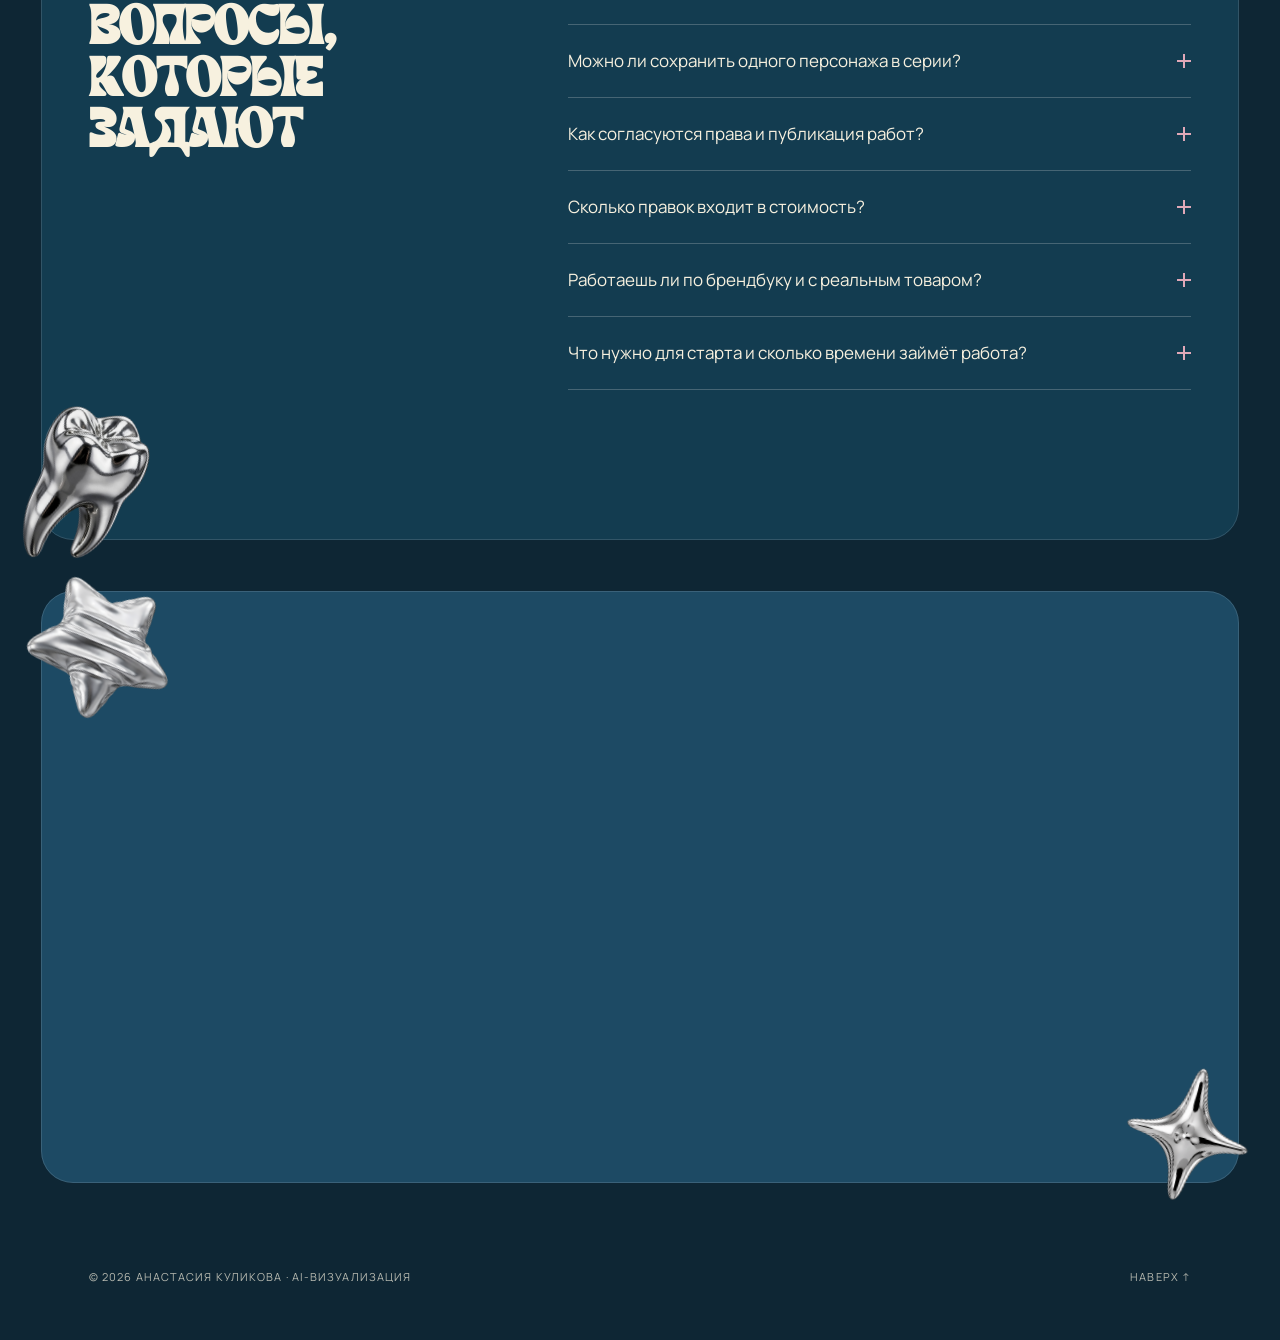
==== commit 054af905: "Hide hero poster once video is visible to prevent ghosting at masked edges" ====
--- a/index.html
+++ b/index.html
@@ -122,7 +122,7 @@
 }</script>
 
 <link rel="preload" as="image" href="public/img/hero-poster.webp" fetchpriority="high">
-<link rel="stylesheet" href="css/style.css?v=android-own-theme-2">
+<link rel="stylesheet" href="css/style.css?v=hero-no-ghost-3">
 </head>
 <body>
 
--- a/css/style.css
+++ b/css/style.css
@@ -993,3 +993,6 @@
   .section--blue{background:#3b6480; background-image:linear-gradient(135deg,#3b6480,#32657c)}
   .section--ink{background:#244655; background-image:linear-gradient(135deg,#244655,#204b60)}
 }
+
+/* The fading video edge must blend with blue, never with another avatar frame. */
+.hero--video-ready .hero__poster{visibility:hidden}
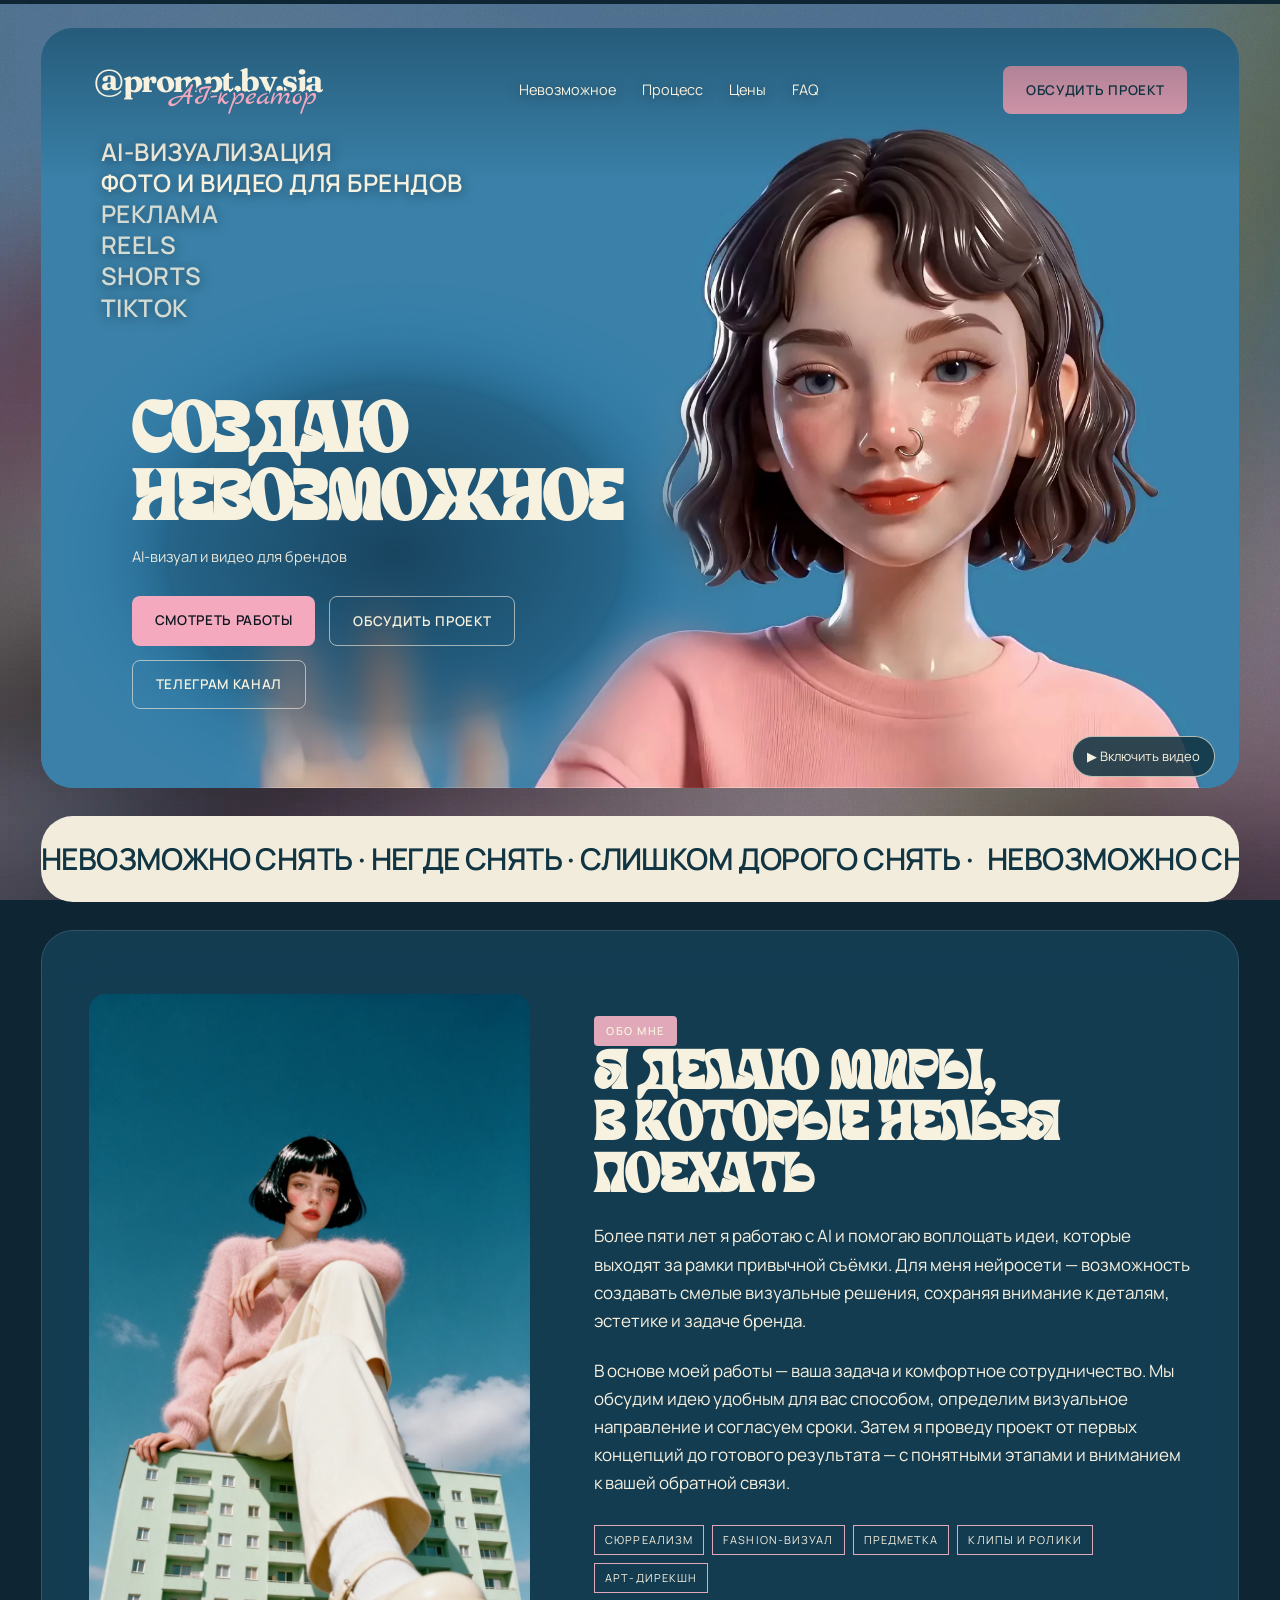
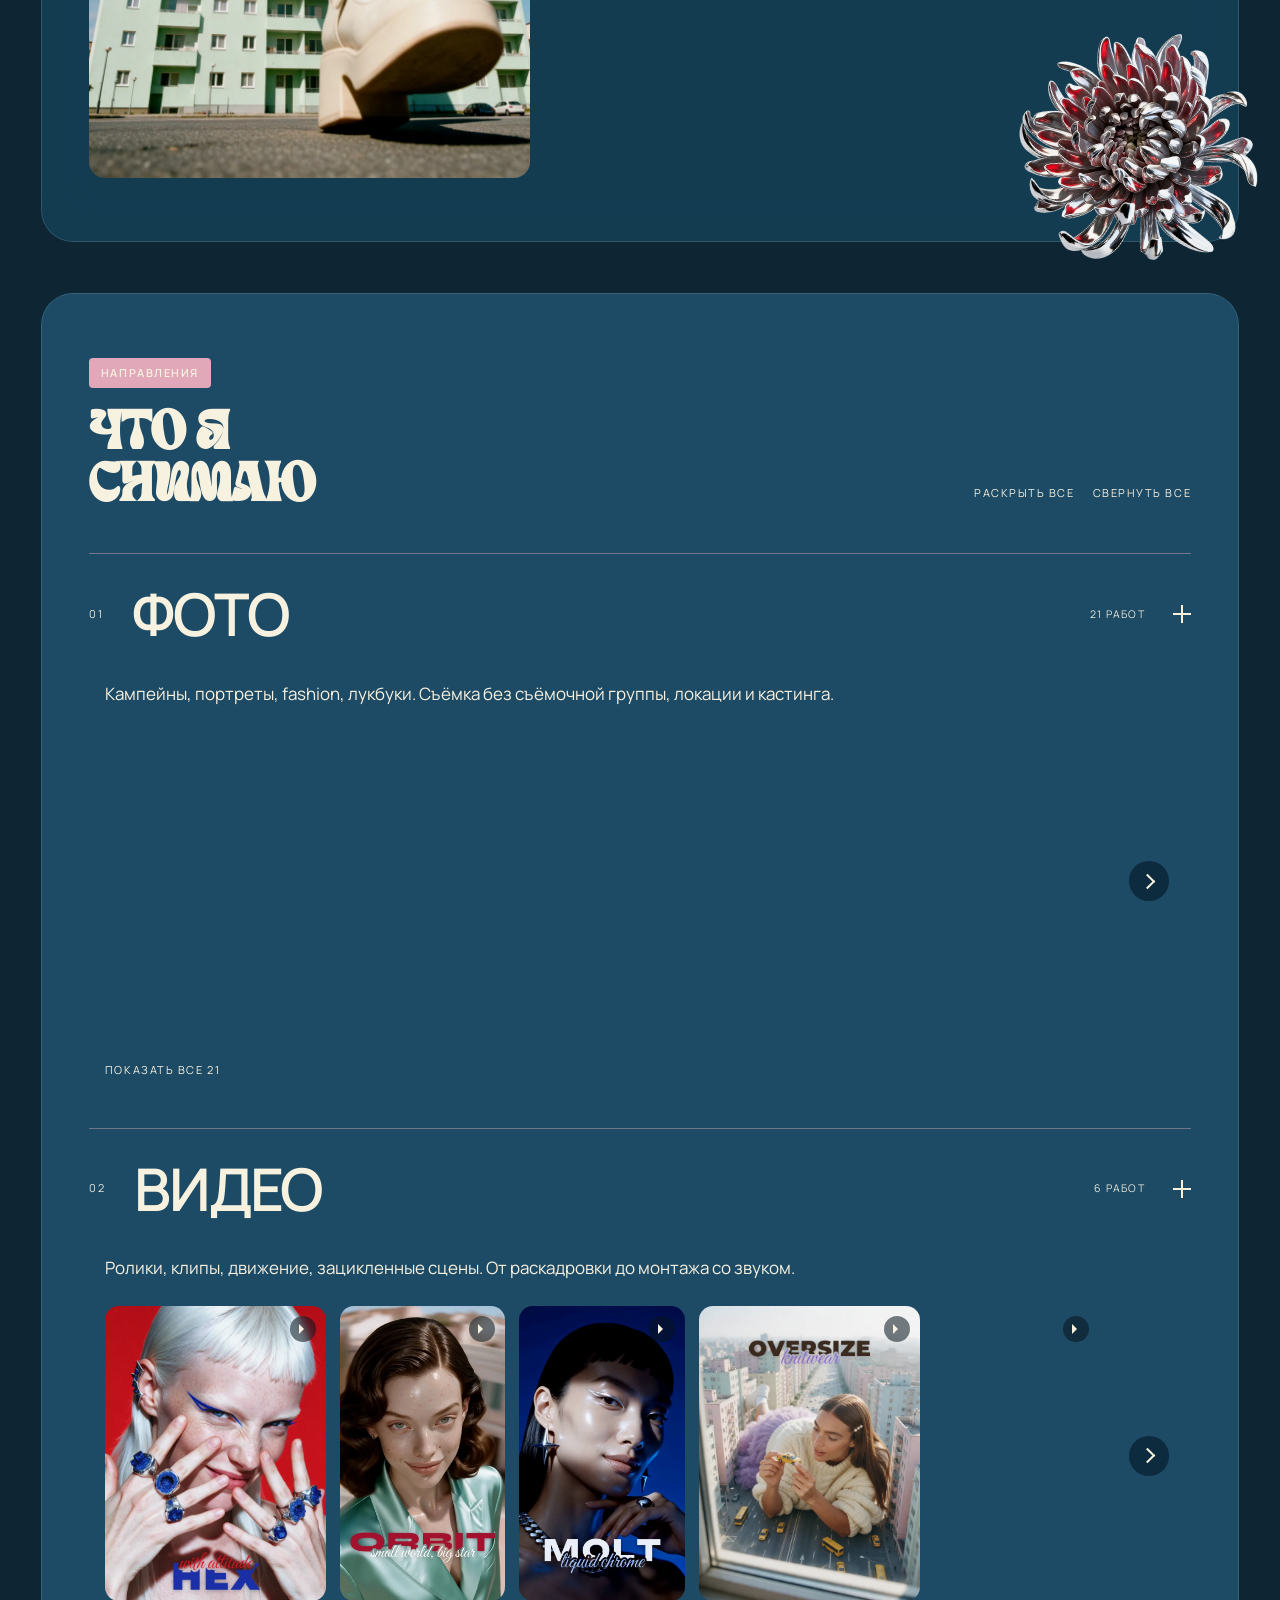
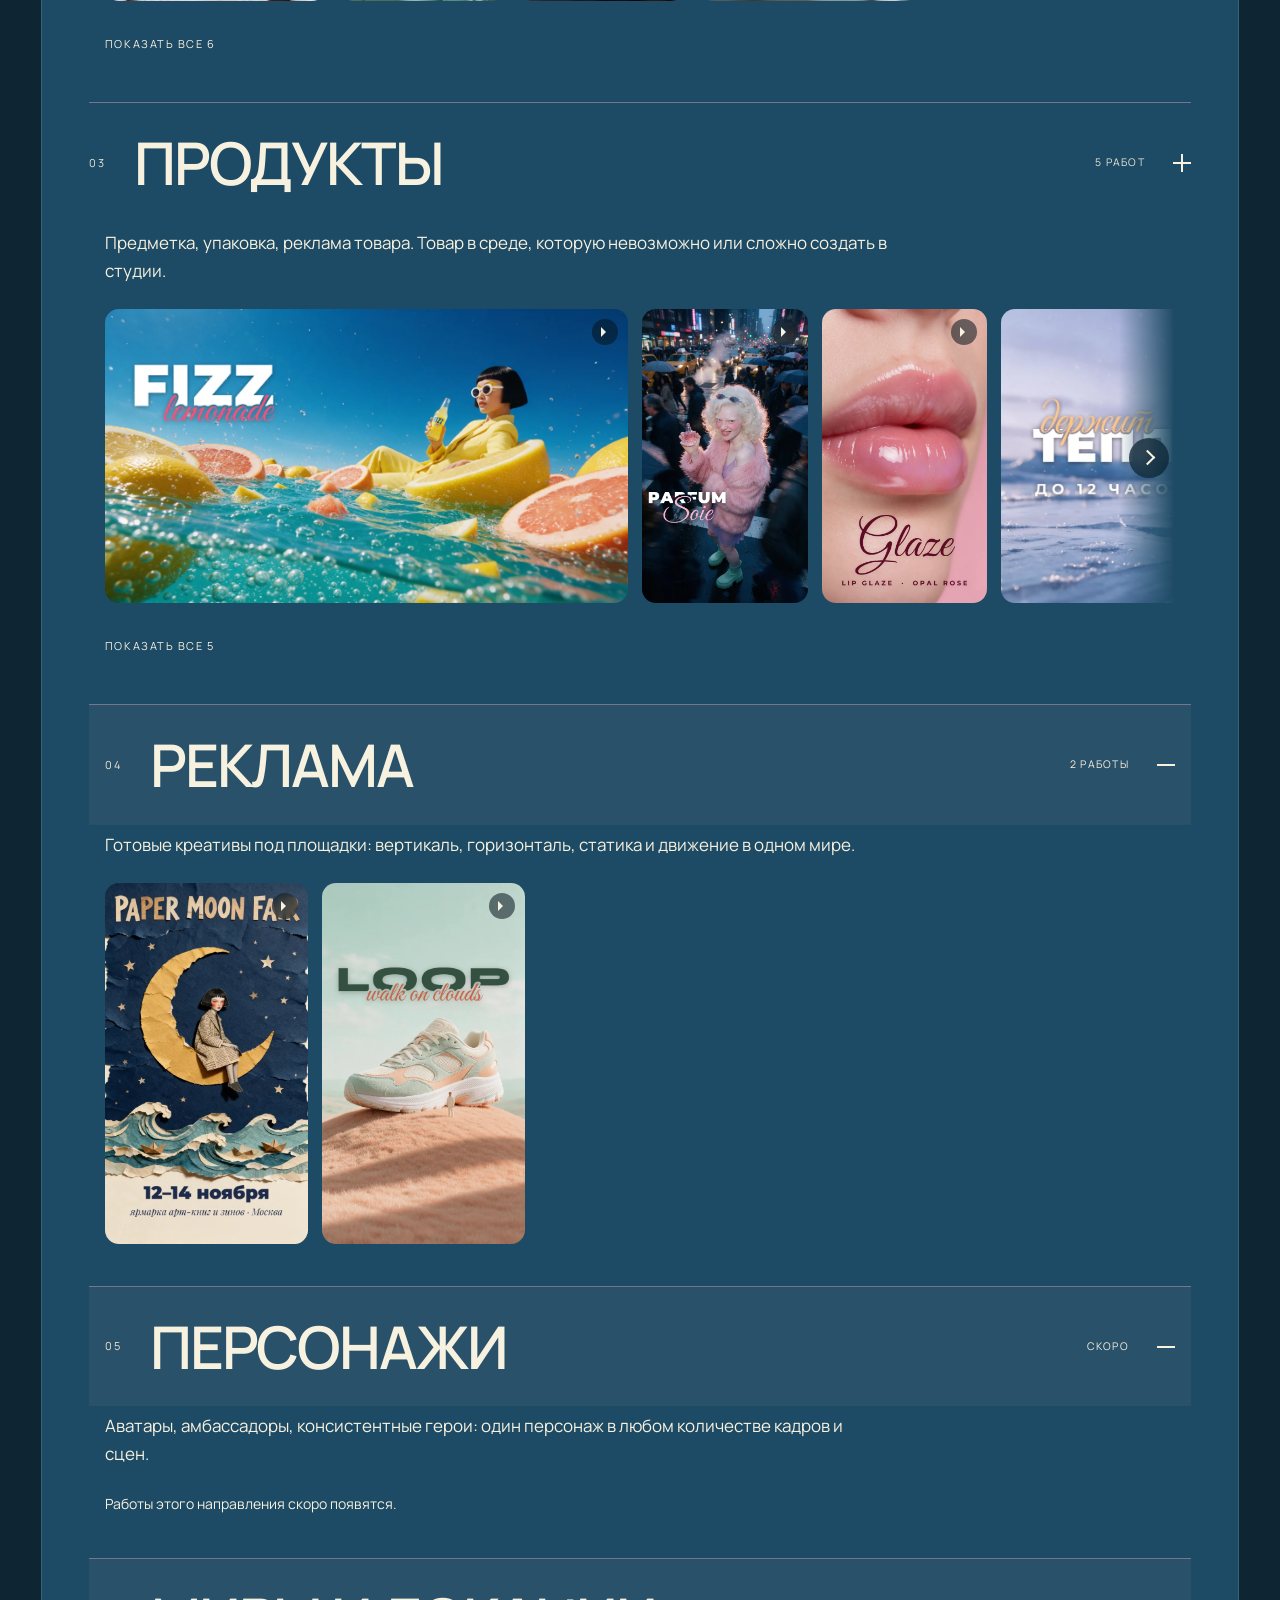
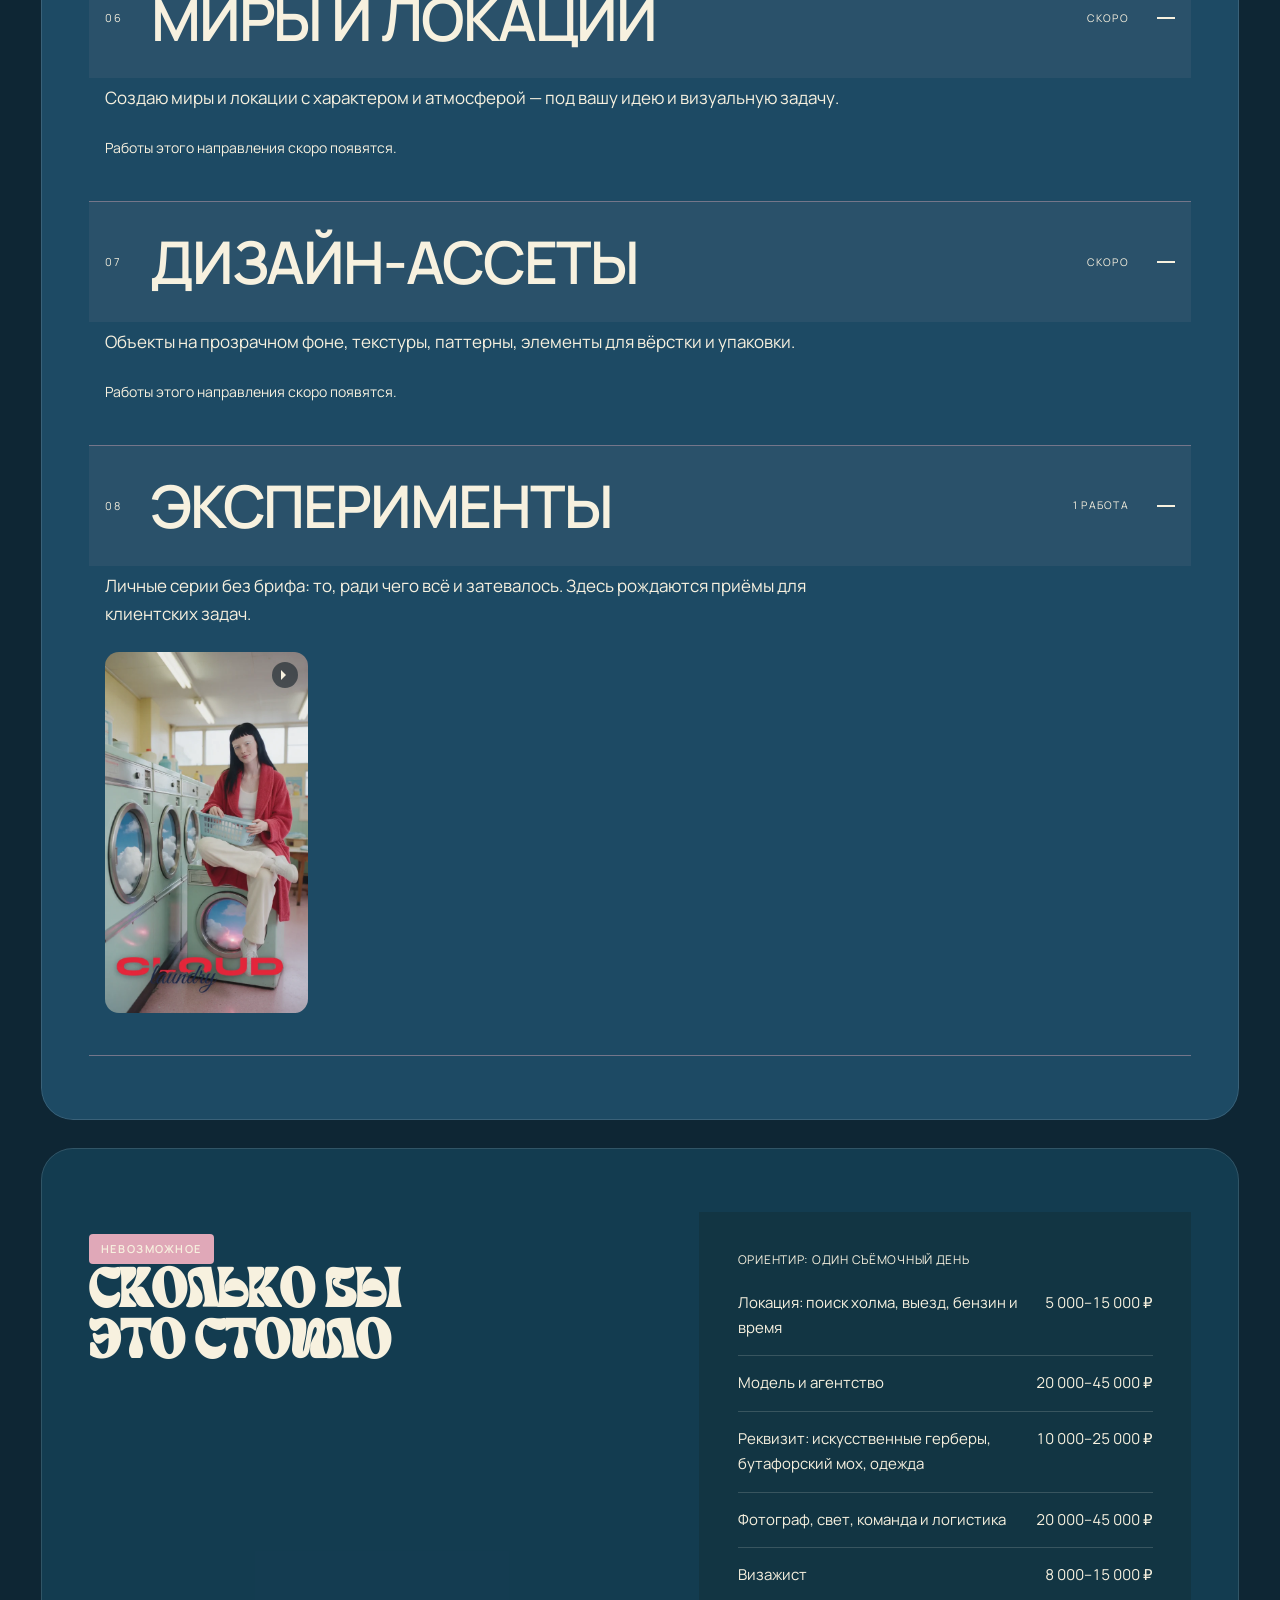
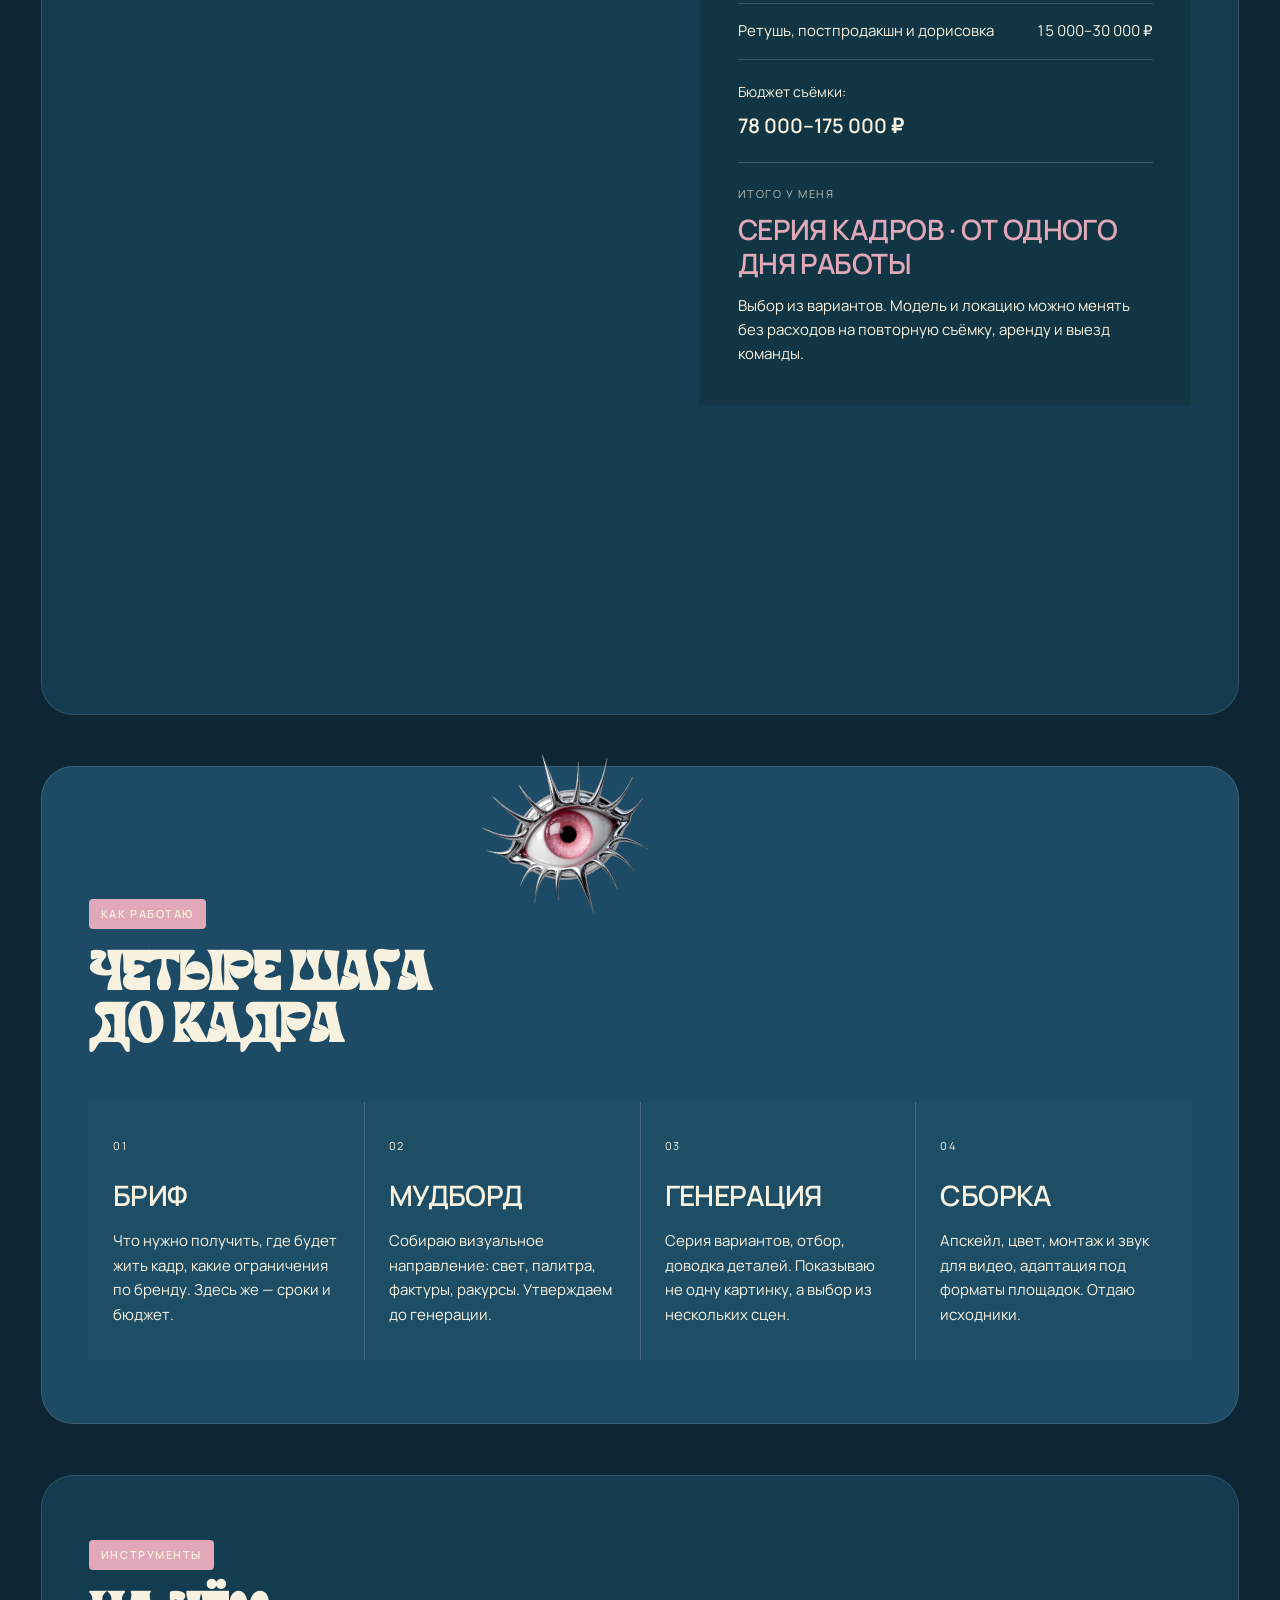
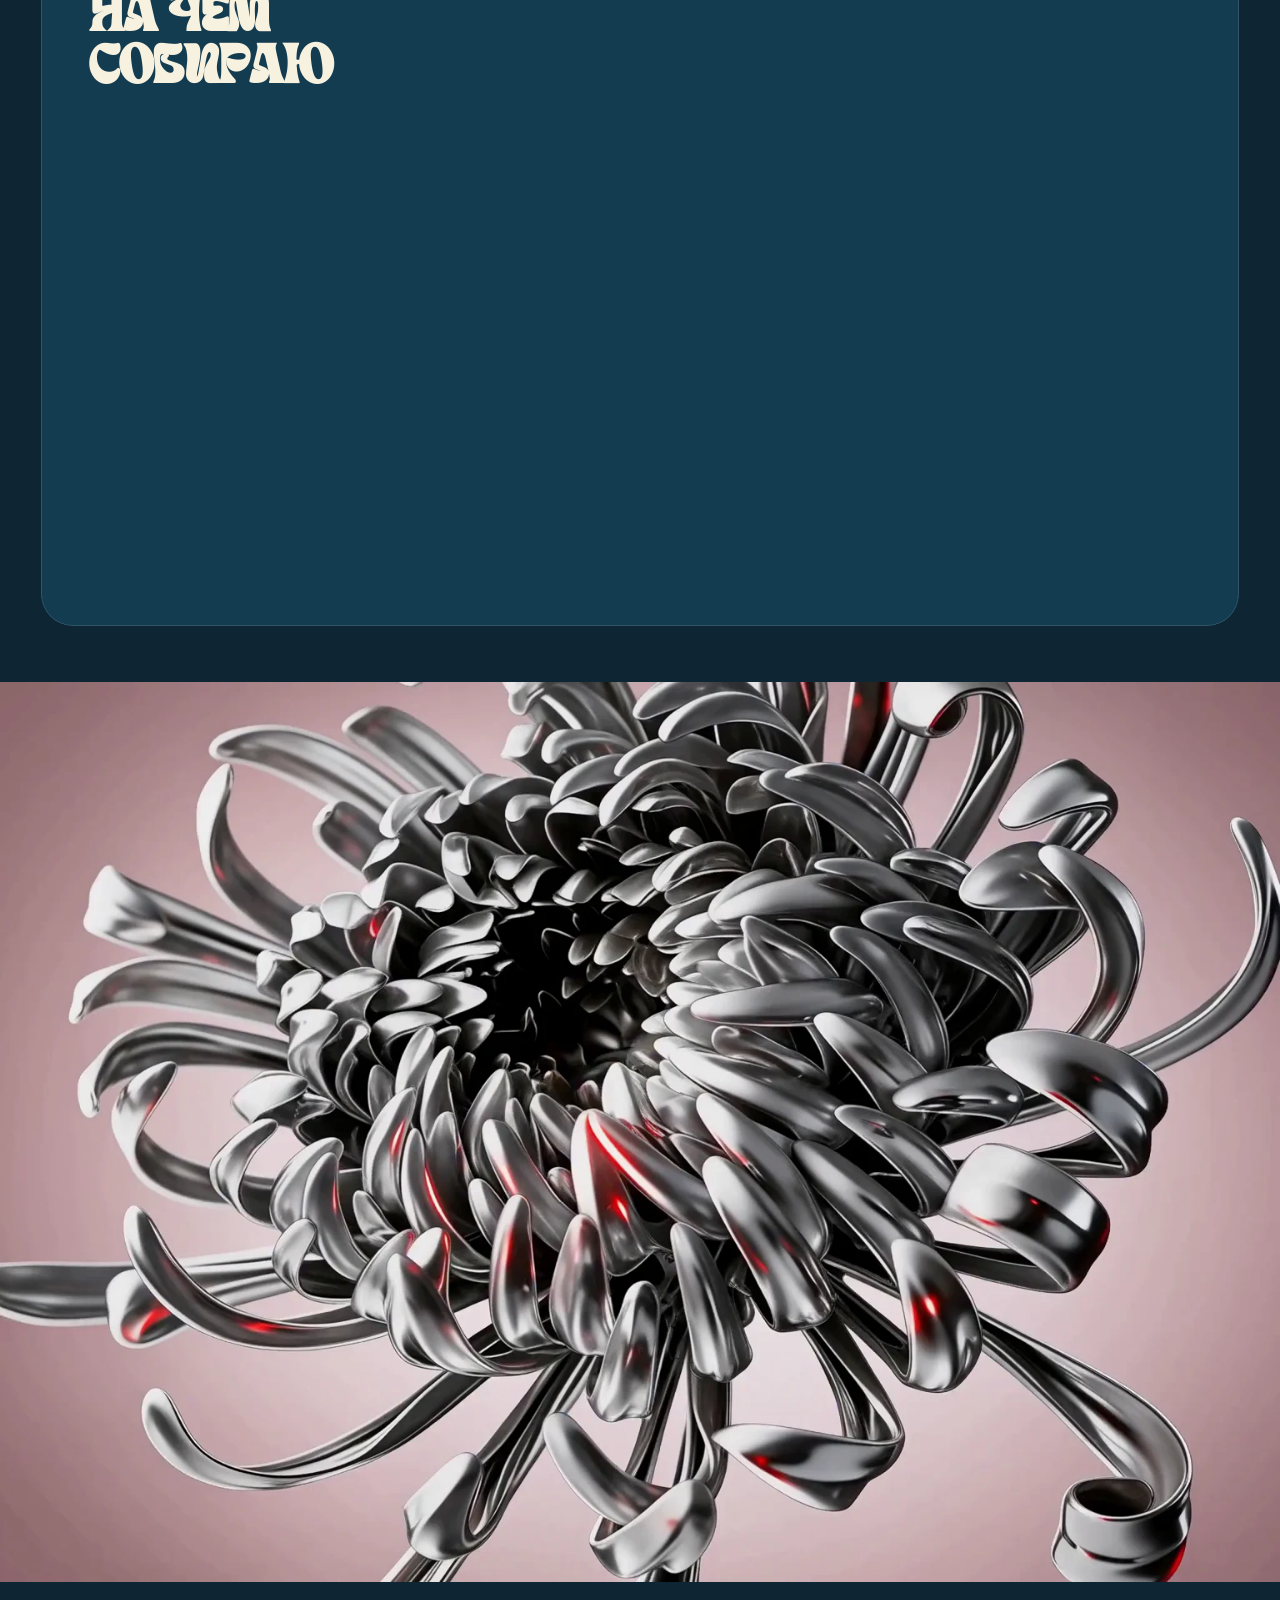
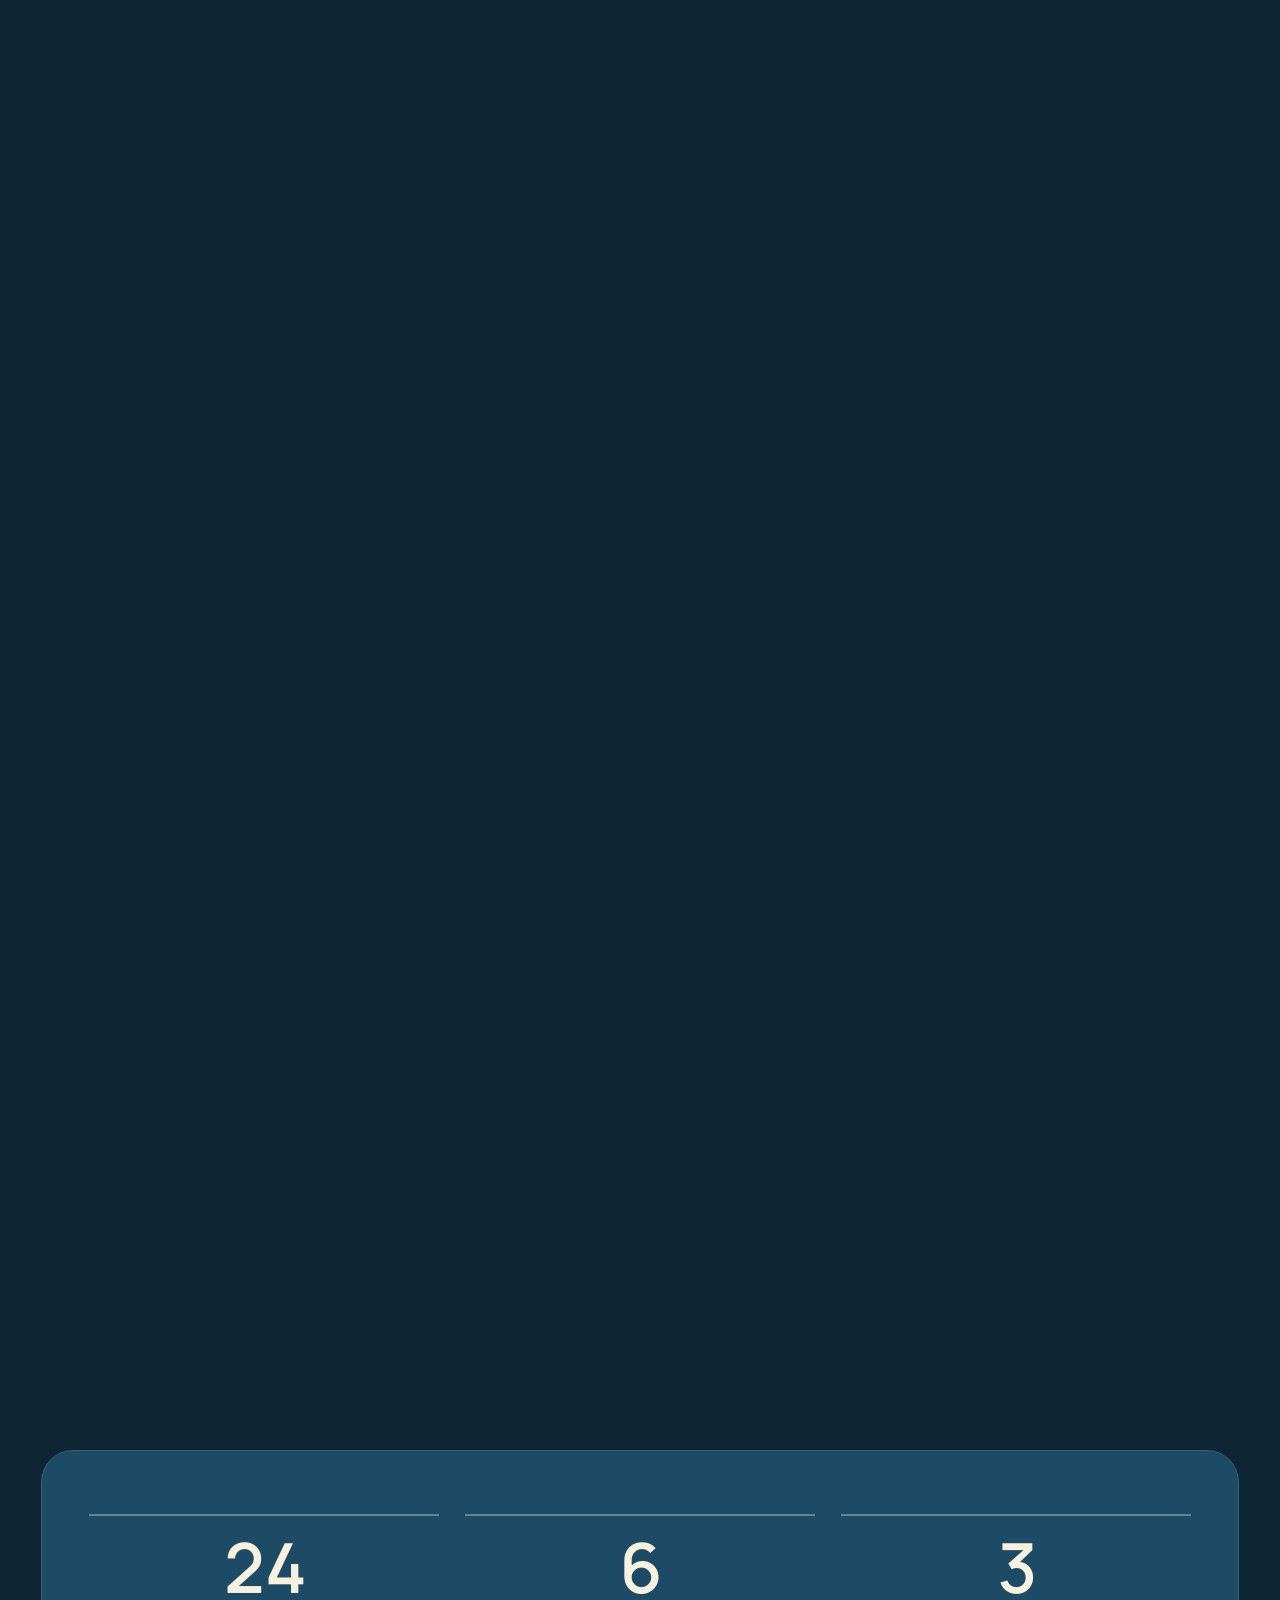
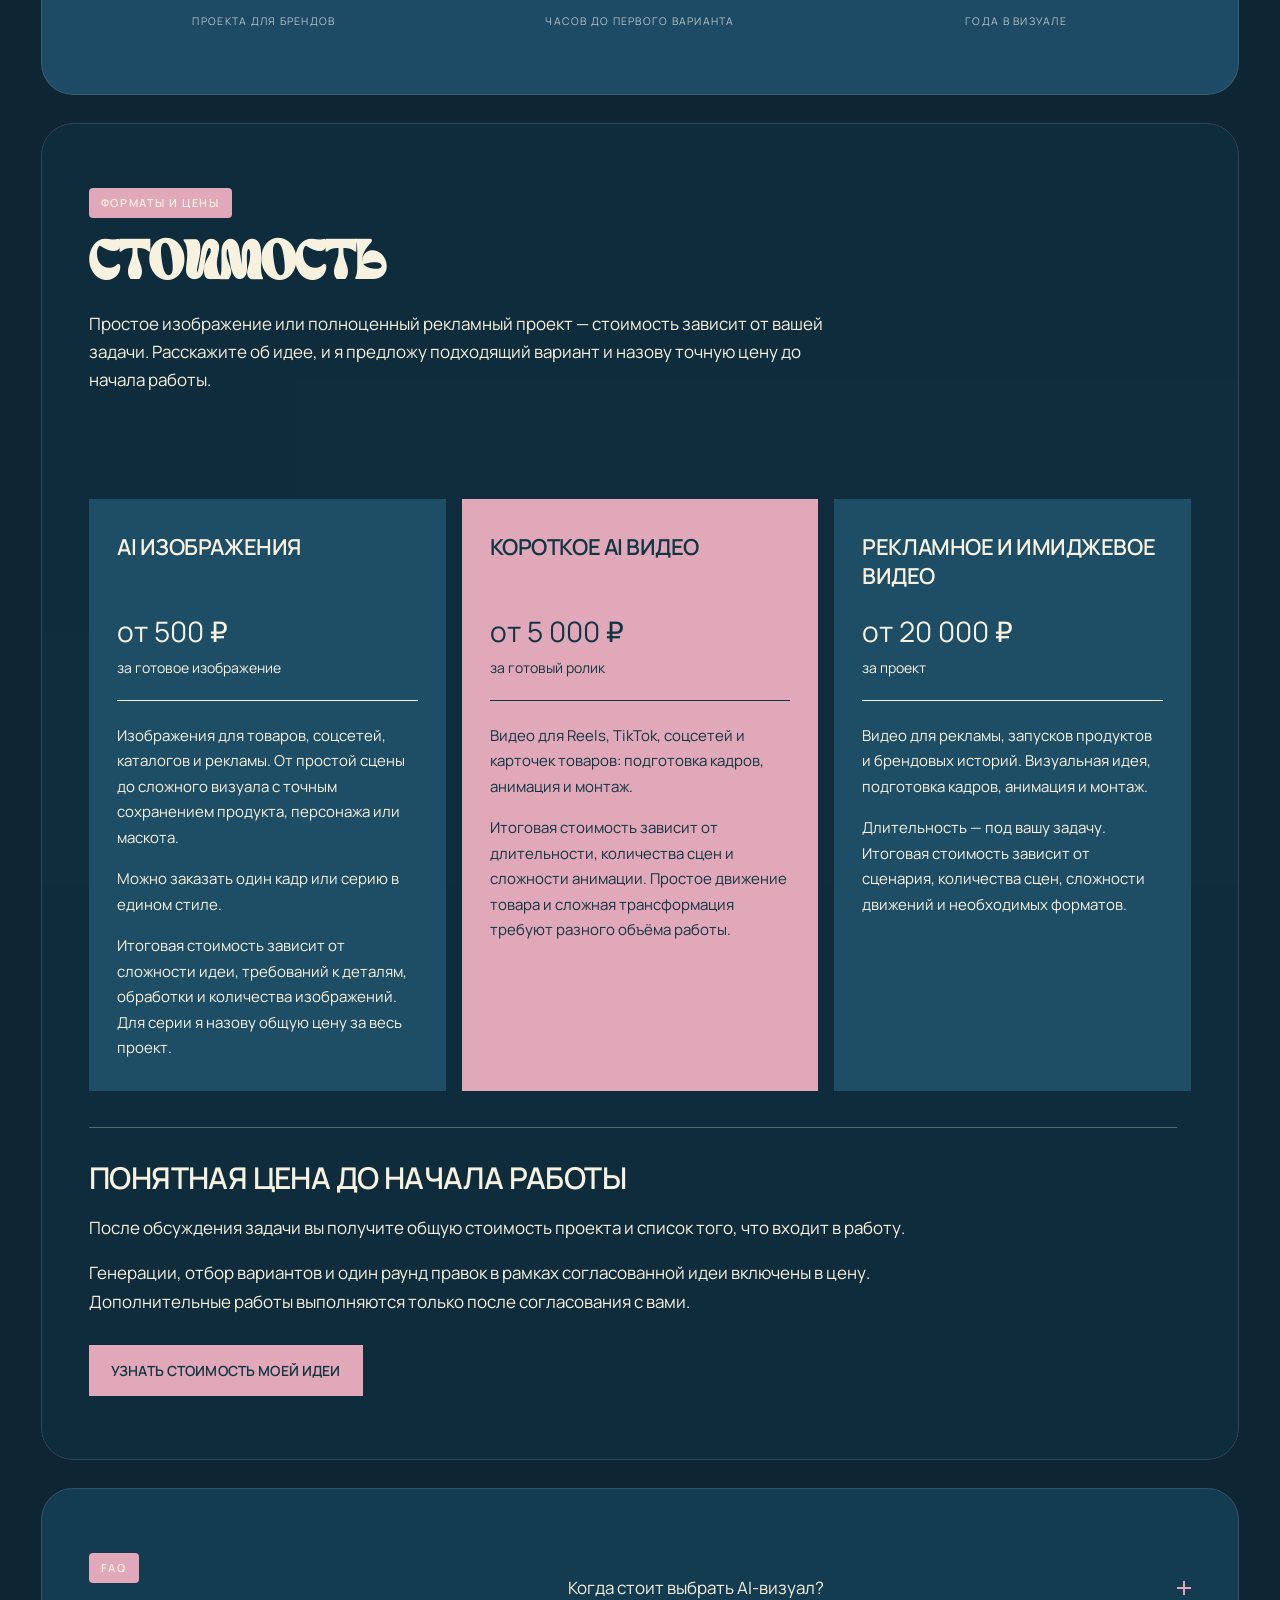
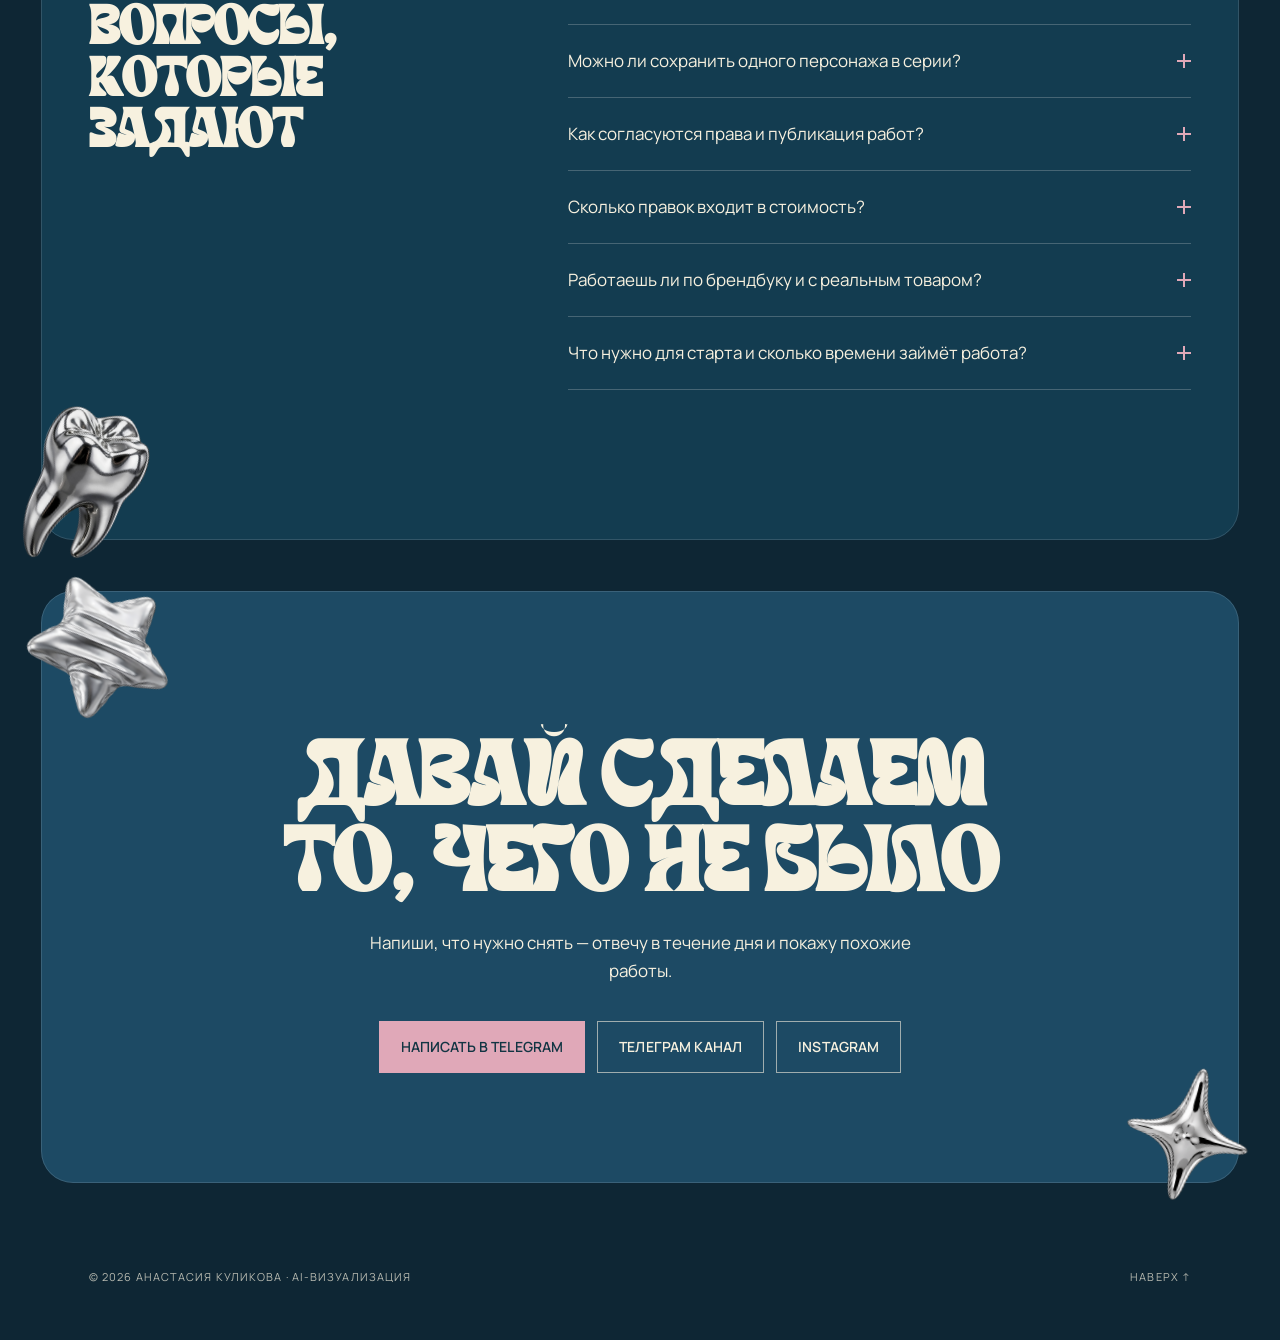
==== commit 04252815: "Remove dark gallery edge slab and suppress clipped thumbnail slivers" ====
--- a/index.html
+++ b/index.html
@@ -122,7 +122,7 @@
 }</script>
 
 <link rel="preload" as="image" href="public/img/hero-poster.webp" fetchpriority="high">
-<link rel="stylesheet" href="css/style.css?v=hero-no-ghost-3">
+<link rel="stylesheet" href="css/style.css?v=gallery-edge-1">
 </head>
 <body>
 
@@ -969,7 +969,7 @@
     </div>
   </div>
 </div>
-<script src="js/main.js?v=compact-flower-play-1"></script>
+<script src="js/main.js?v=gallery-edge-1"></script>
 <script src="js/analytics.js?v=analytics-113600213-2" defer></script>
 <noscript><div><img src="https://mc.yandex.ru/watch/113600213" style="position:absolute; left:-9999px;" alt=""></div></noscript>
 </body>
--- a/css/style.css
+++ b/css/style.css
@@ -996,3 +996,15 @@
 
 /* The fading video edge must blend with blue, never with another avatar frame. */
 .hero--video-ready .hero__poster{visibility:hidden}
+
+/* Fade overflowing thumbnails into their own section instead of a dark slab. */
+.drow.is-peek .dstrip::after{display:none}
+.drow.is-peek .dstrip.has-nav .dgrid{
+  --fade-left:0px; --fade-right:56px;
+  -webkit-mask-image:linear-gradient(to right,transparent,#000 var(--fade-left),#000 calc(100% - var(--fade-right)),transparent);
+  mask-image:linear-gradient(to right,transparent,#000 var(--fade-left),#000 calc(100% - var(--fade-right)),transparent);
+}
+.drow.is-peek:not(.is-start) .dstrip.has-nav .dgrid{--fade-left:56px}
+.drow.is-peek.is-end .dstrip.has-nav .dgrid{--fade-right:0px}
+
+.drow.is-peek .work.is-edge-sliver{visibility:hidden}
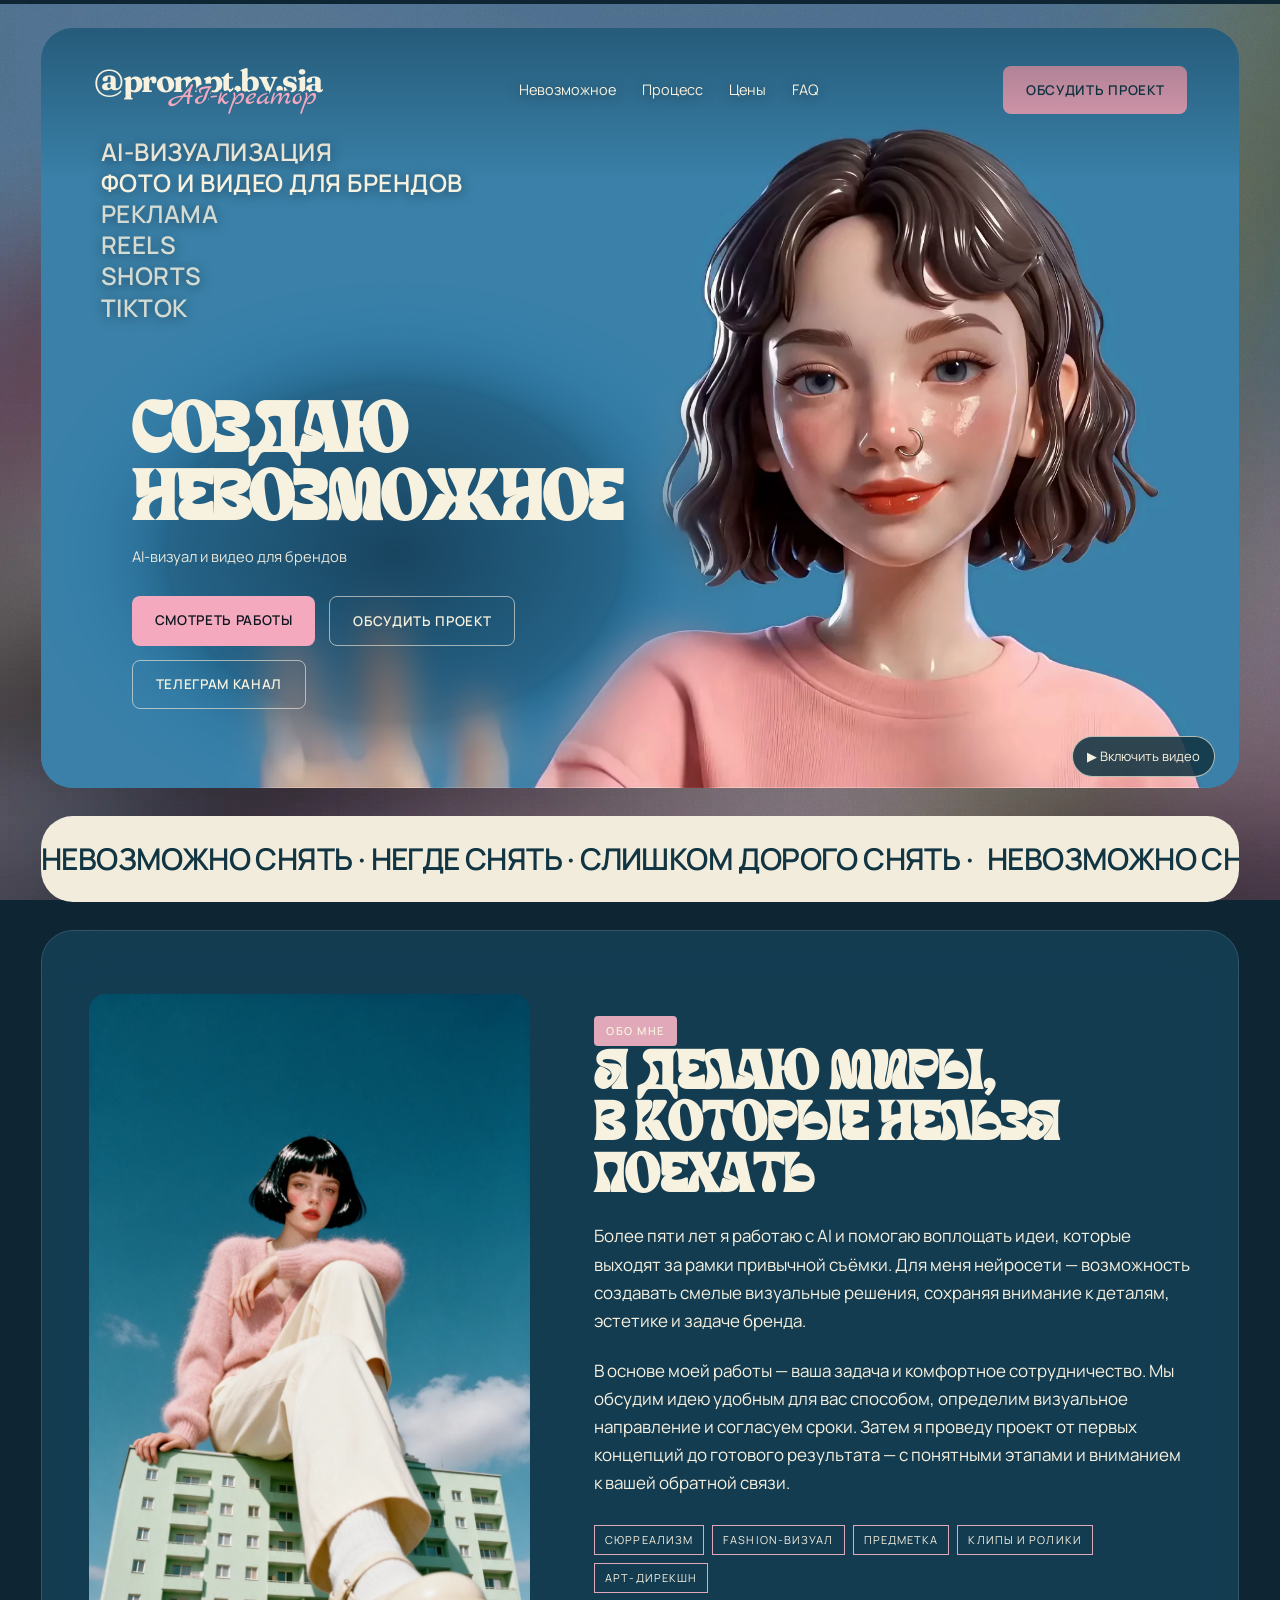
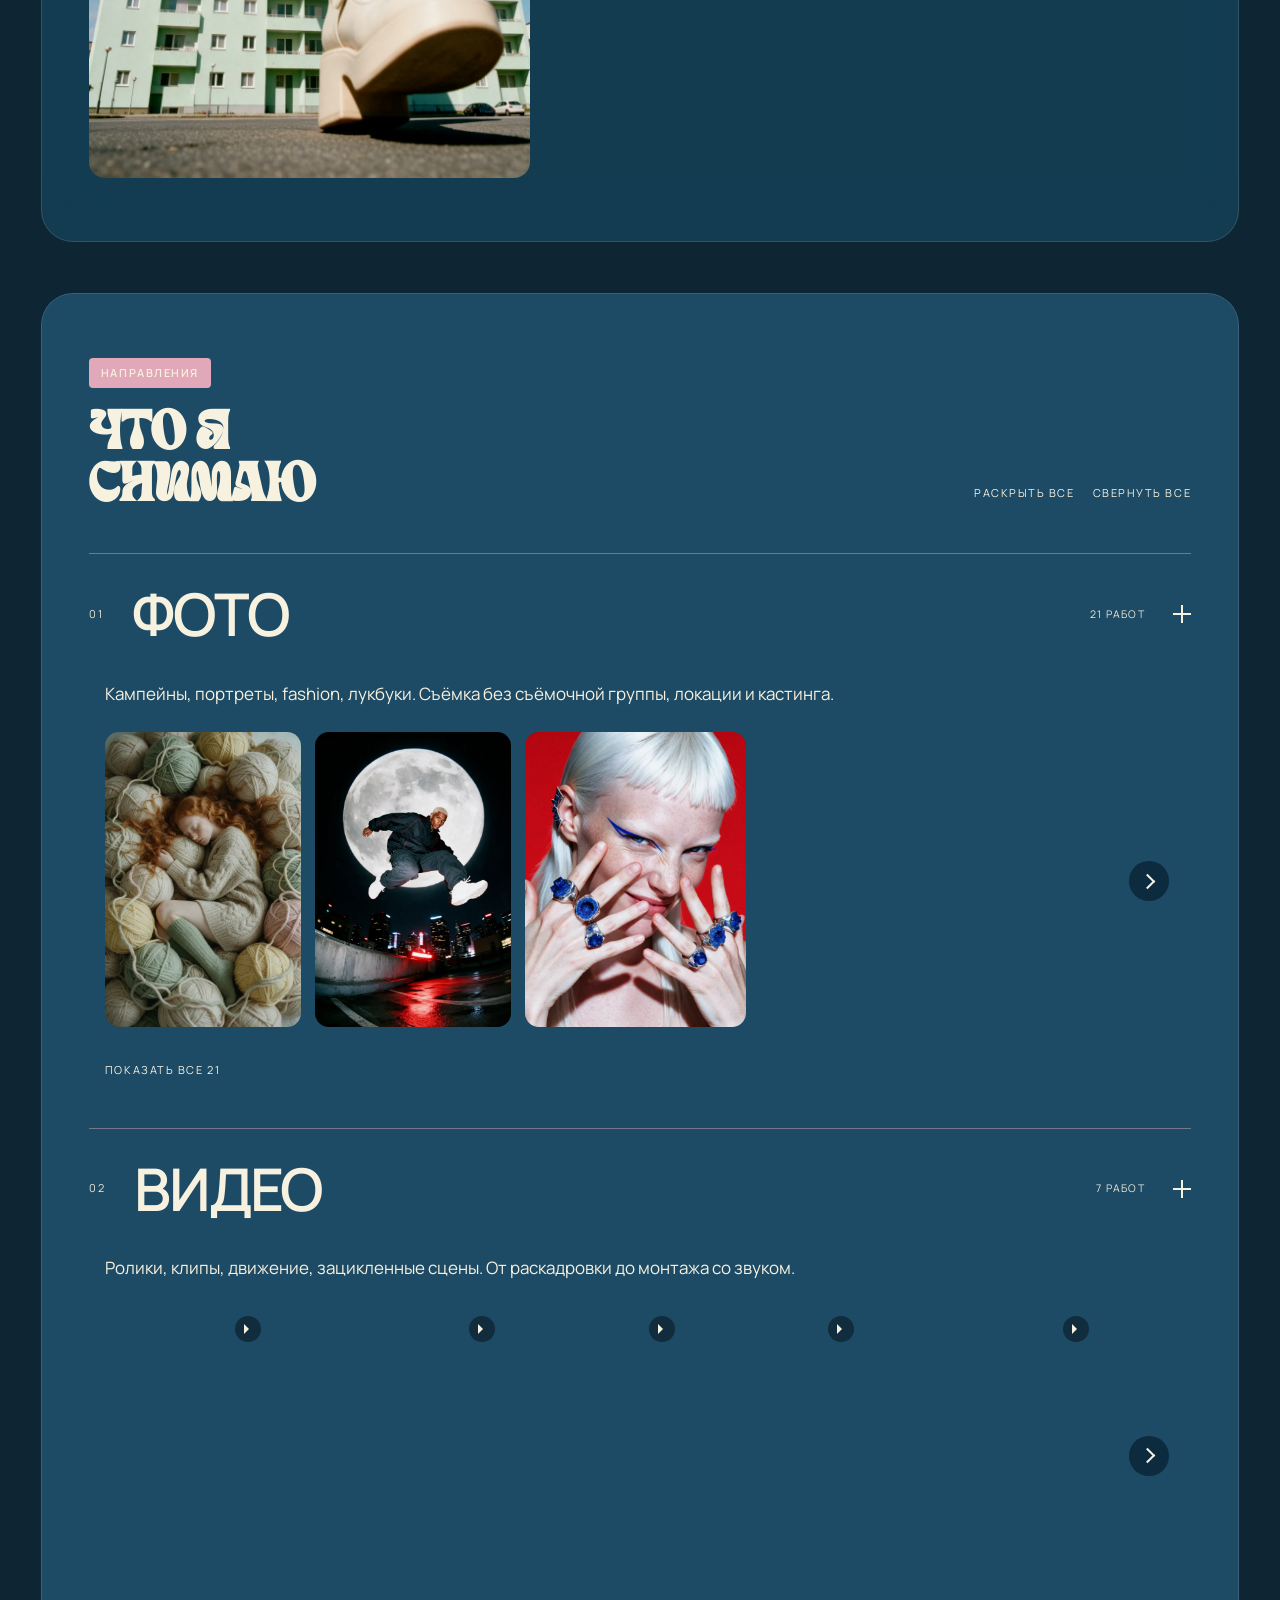
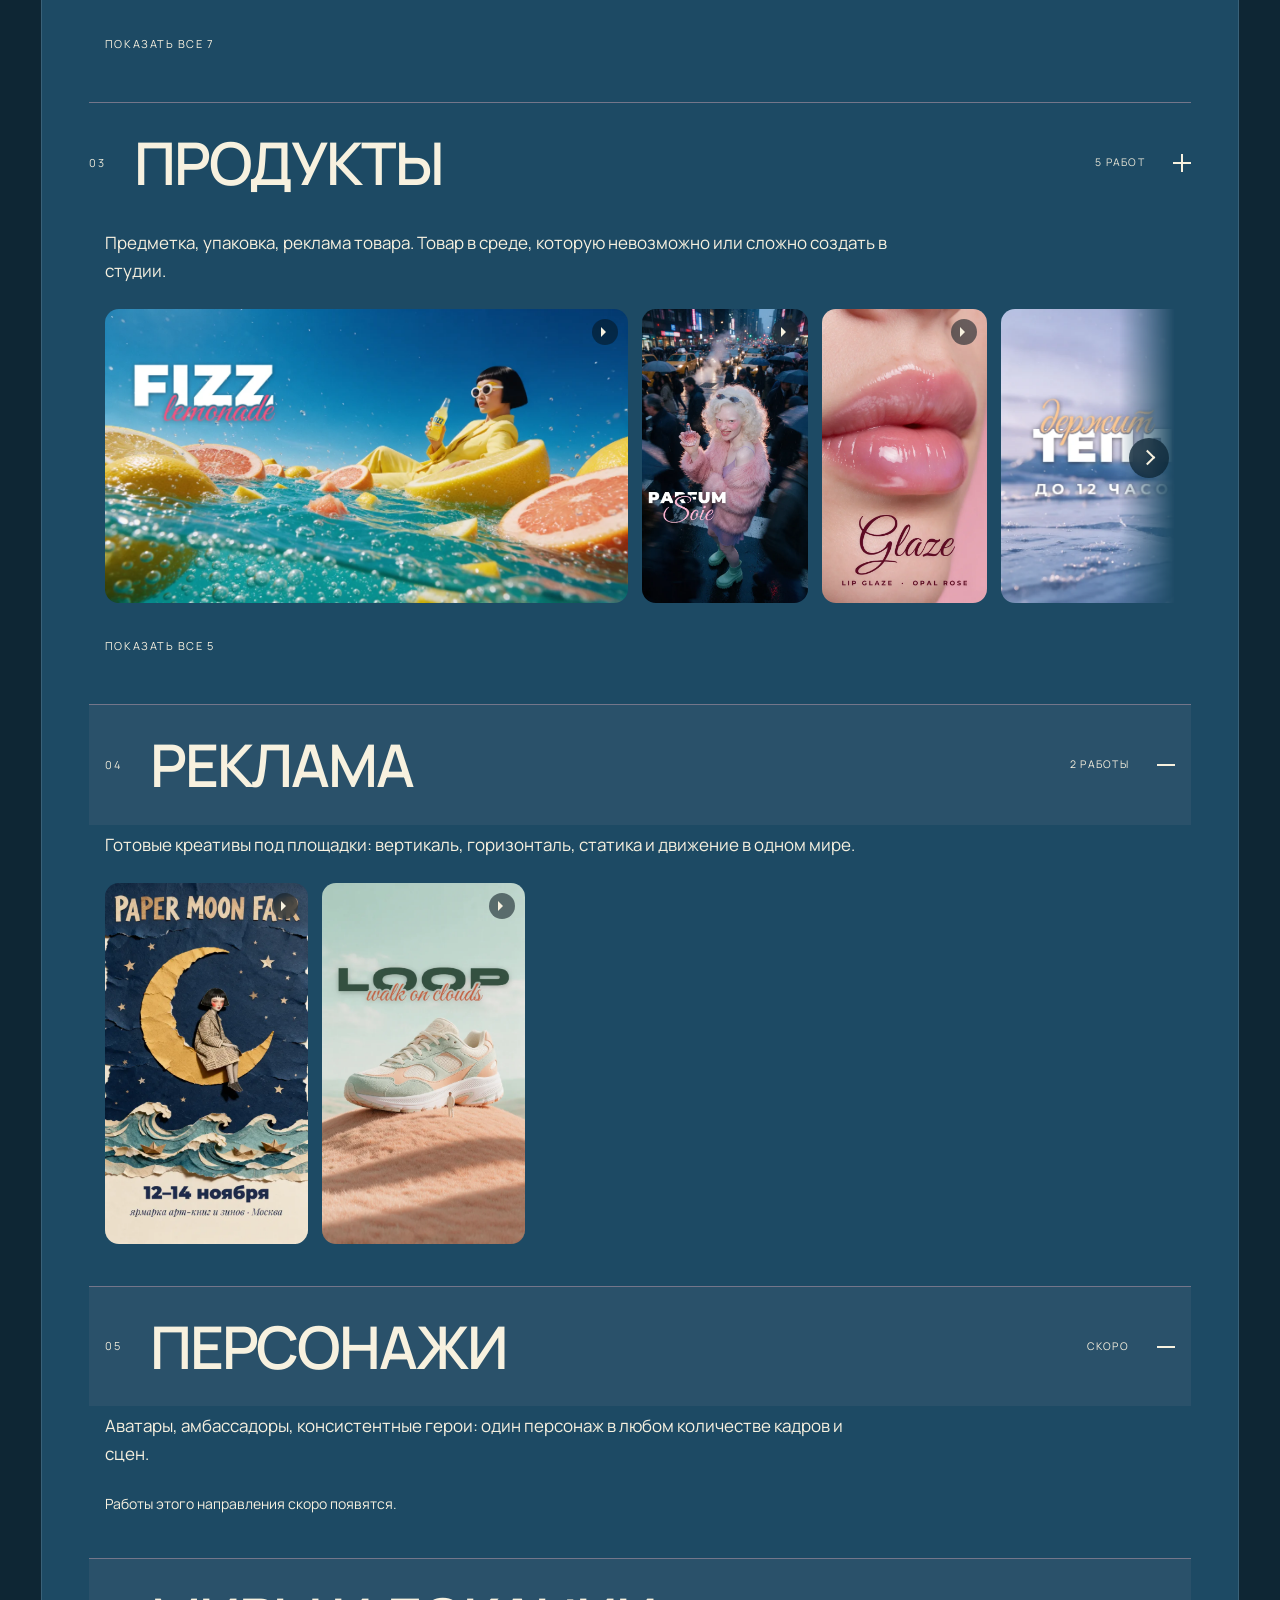
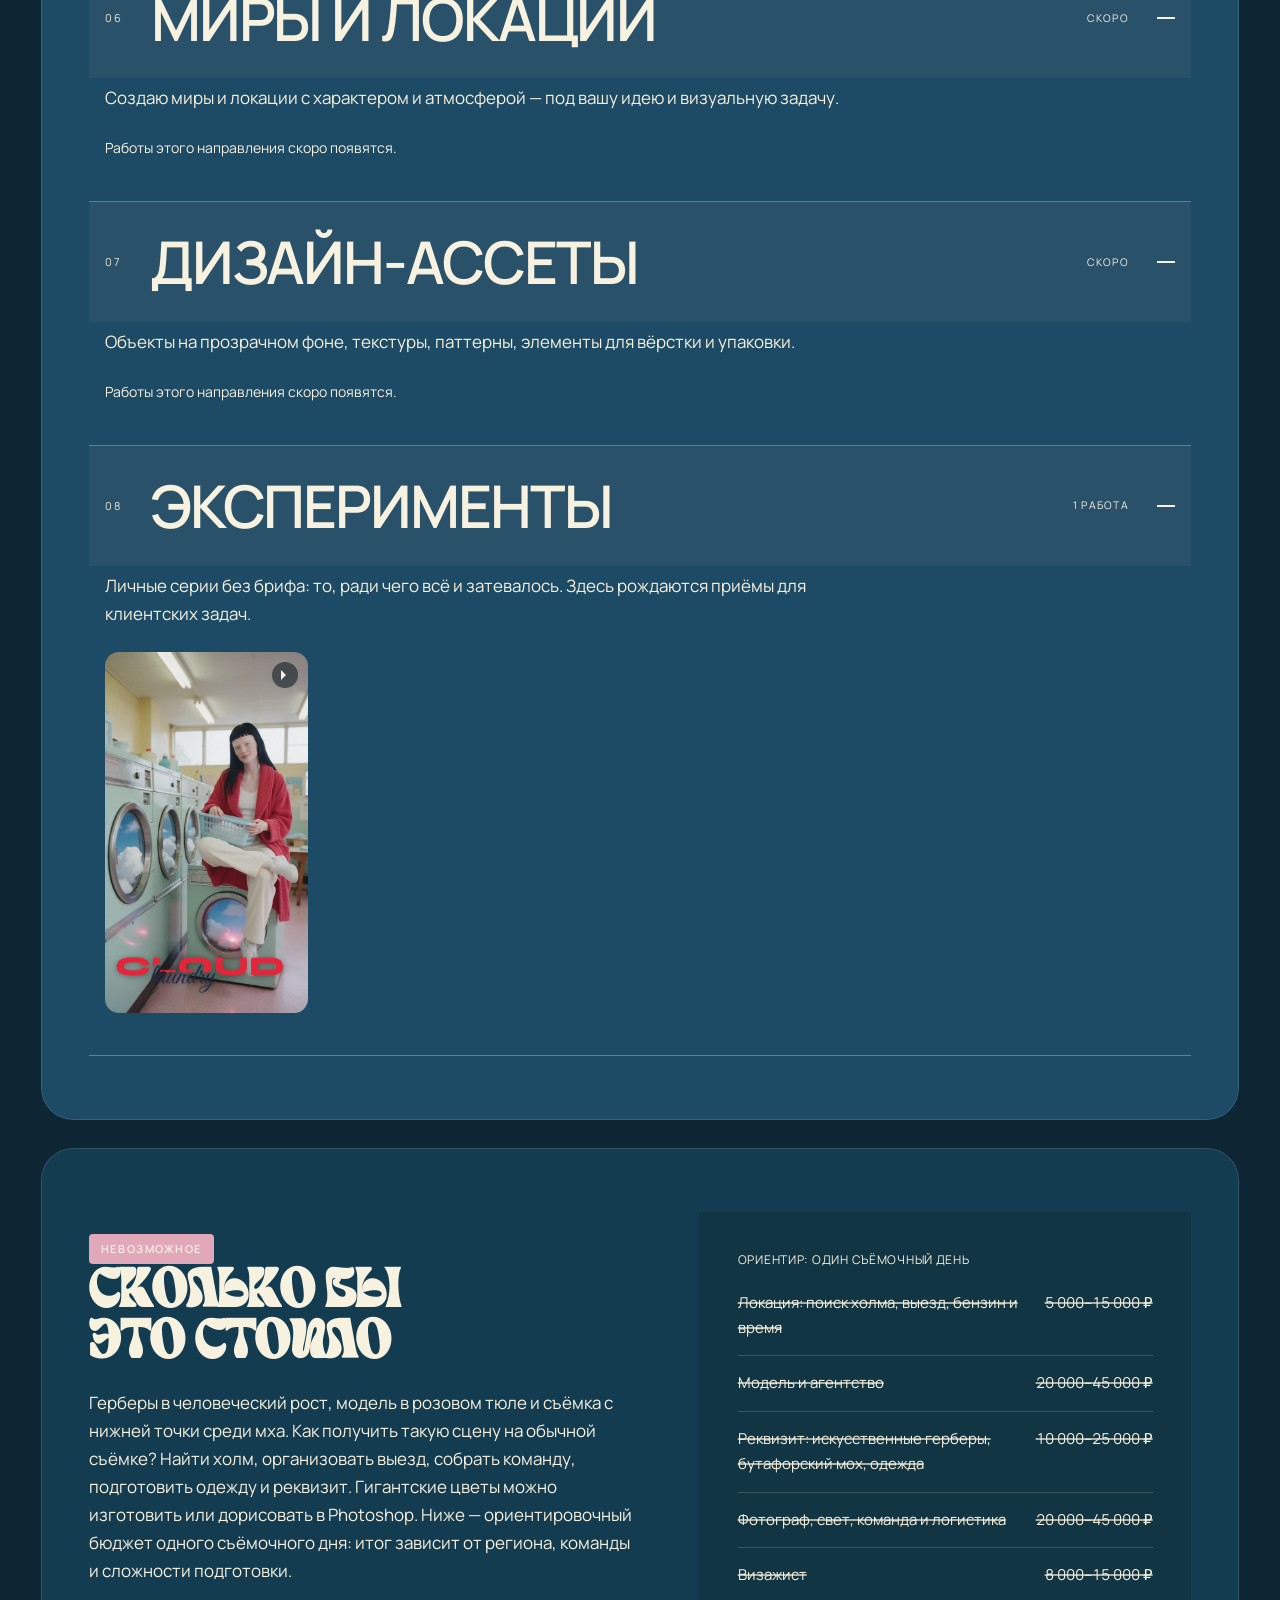
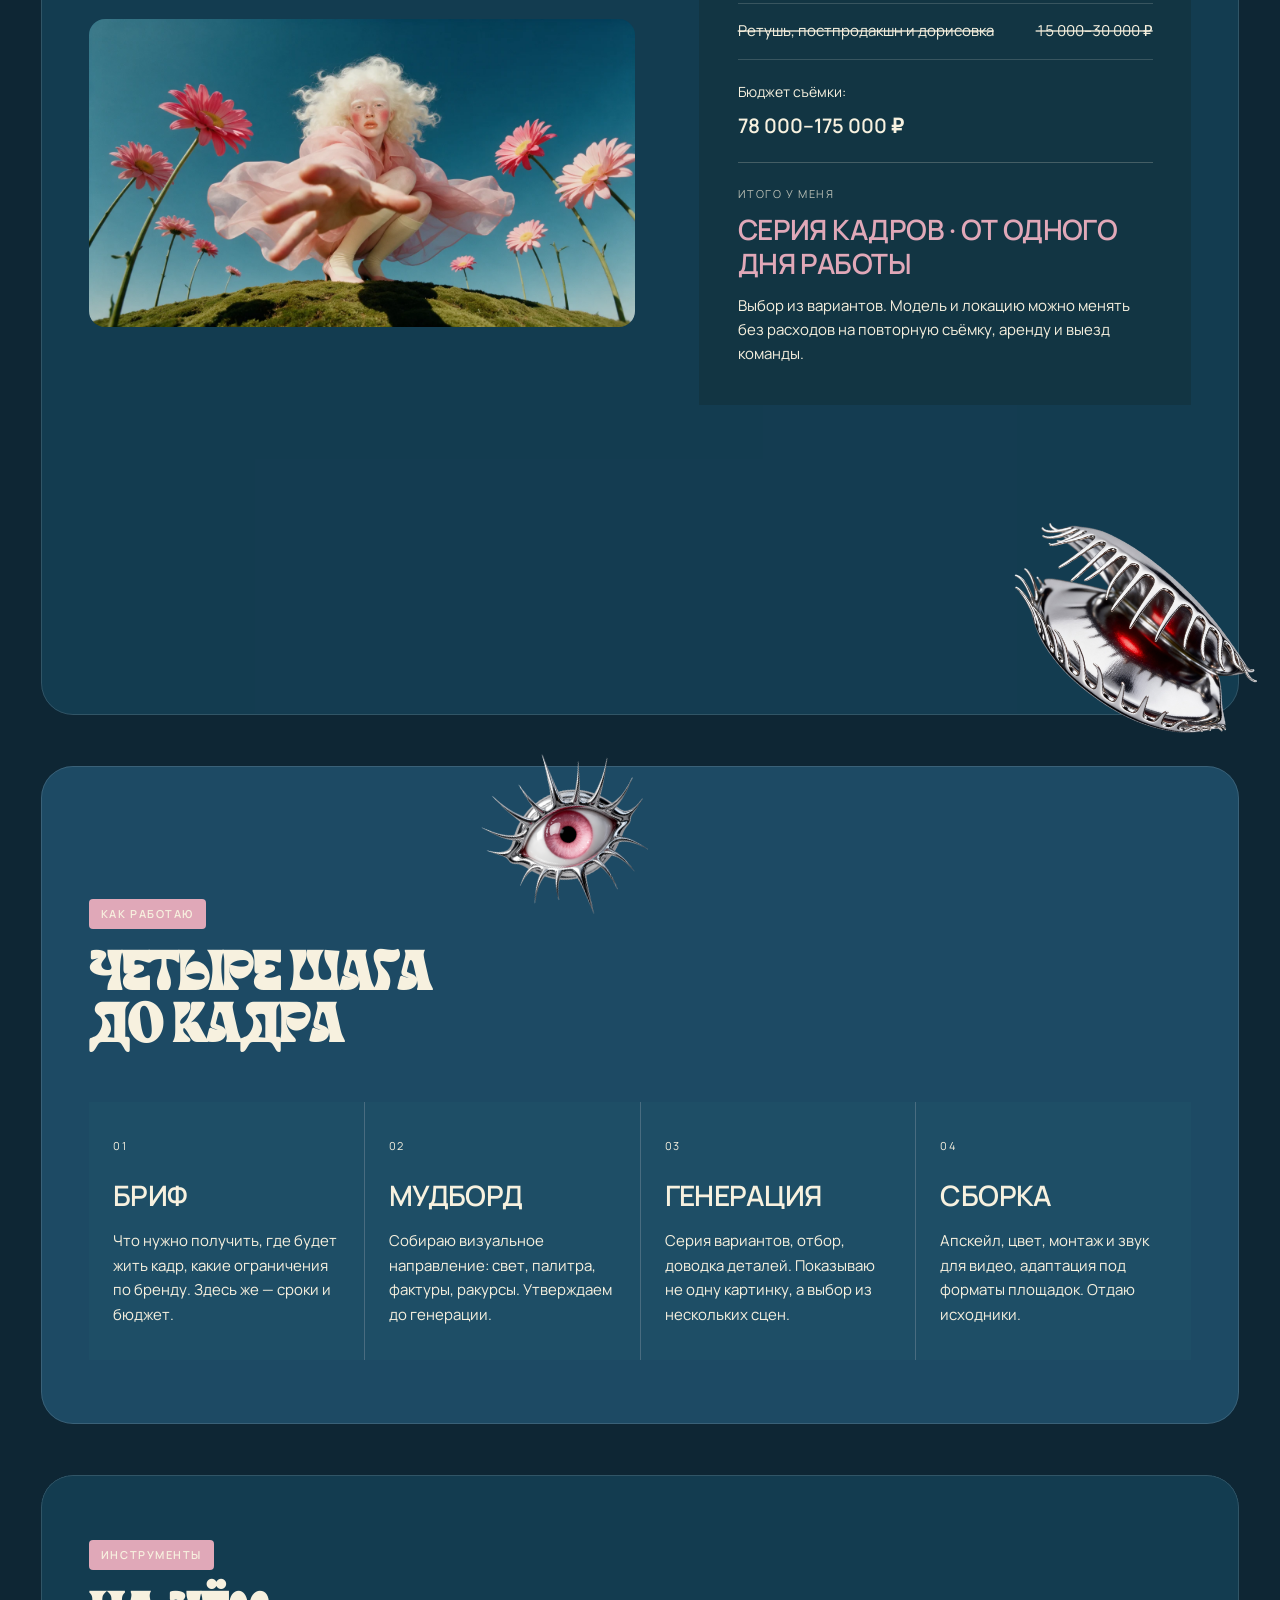
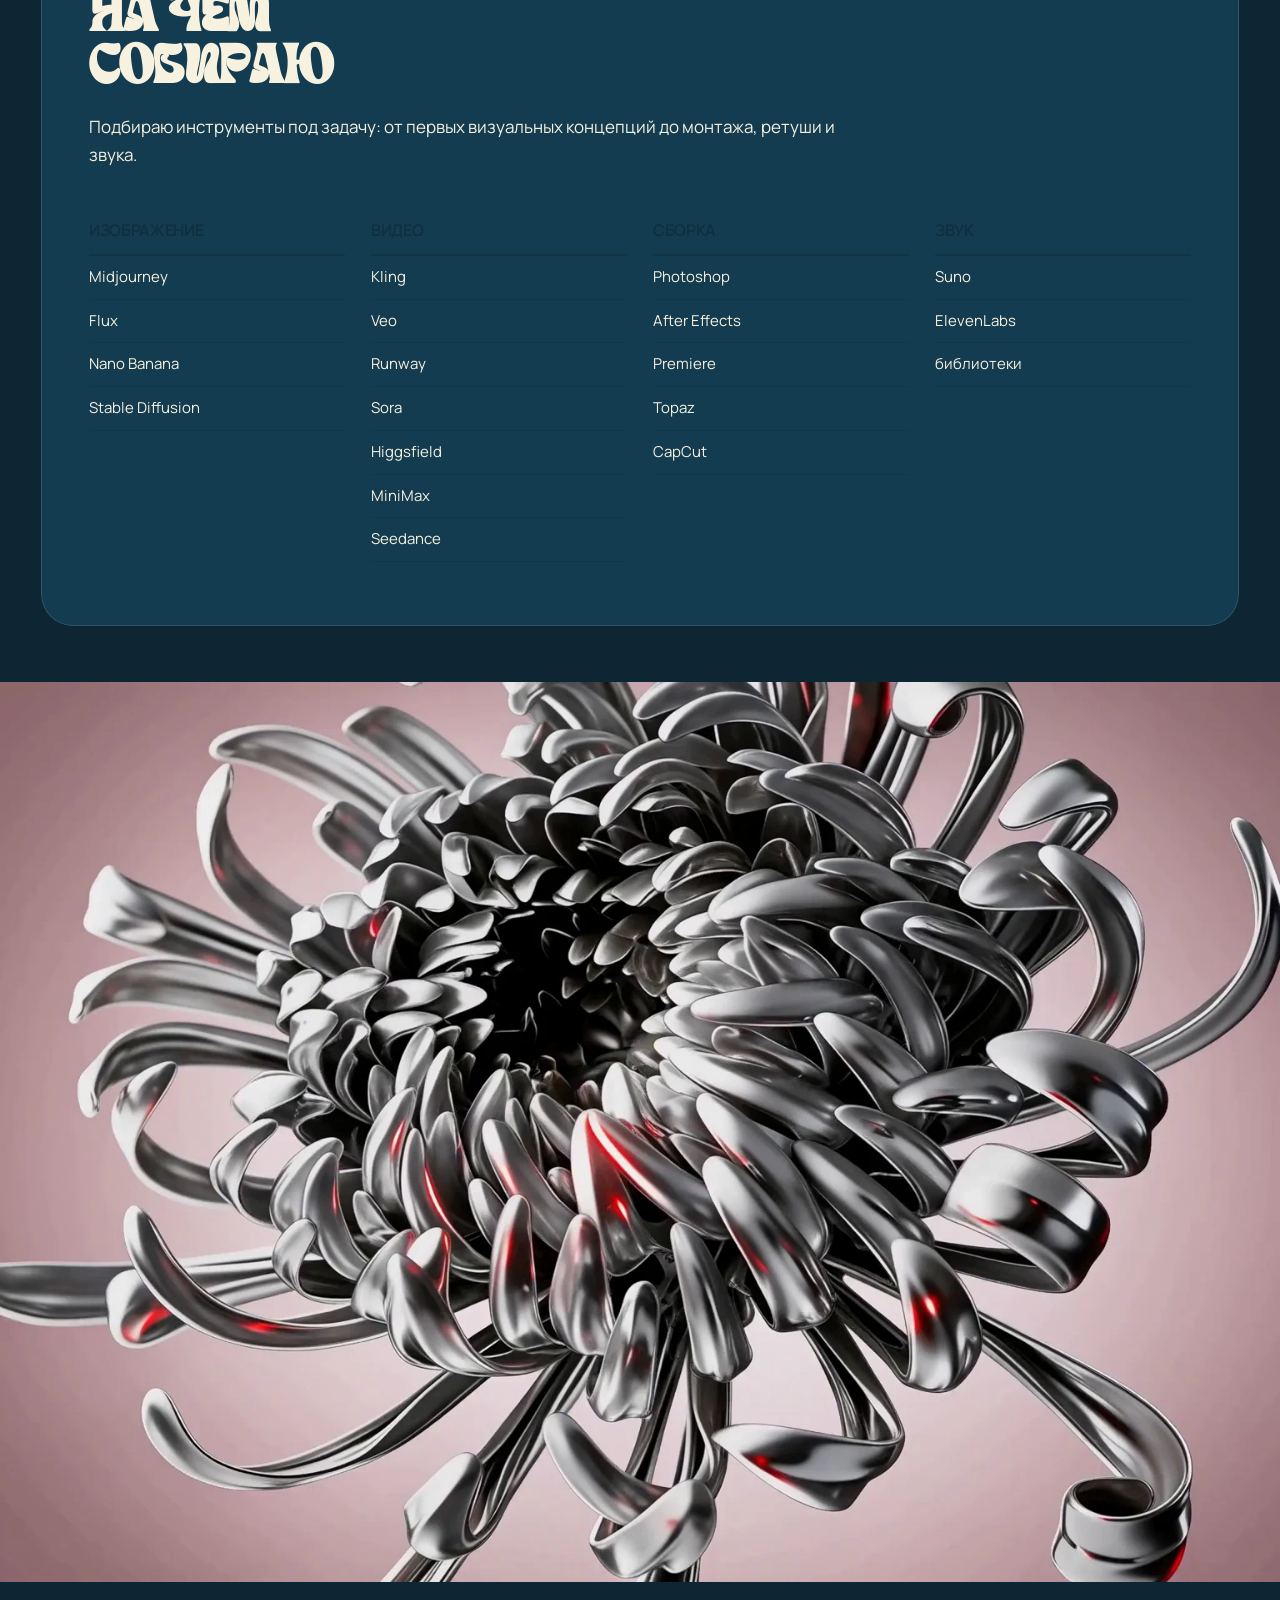
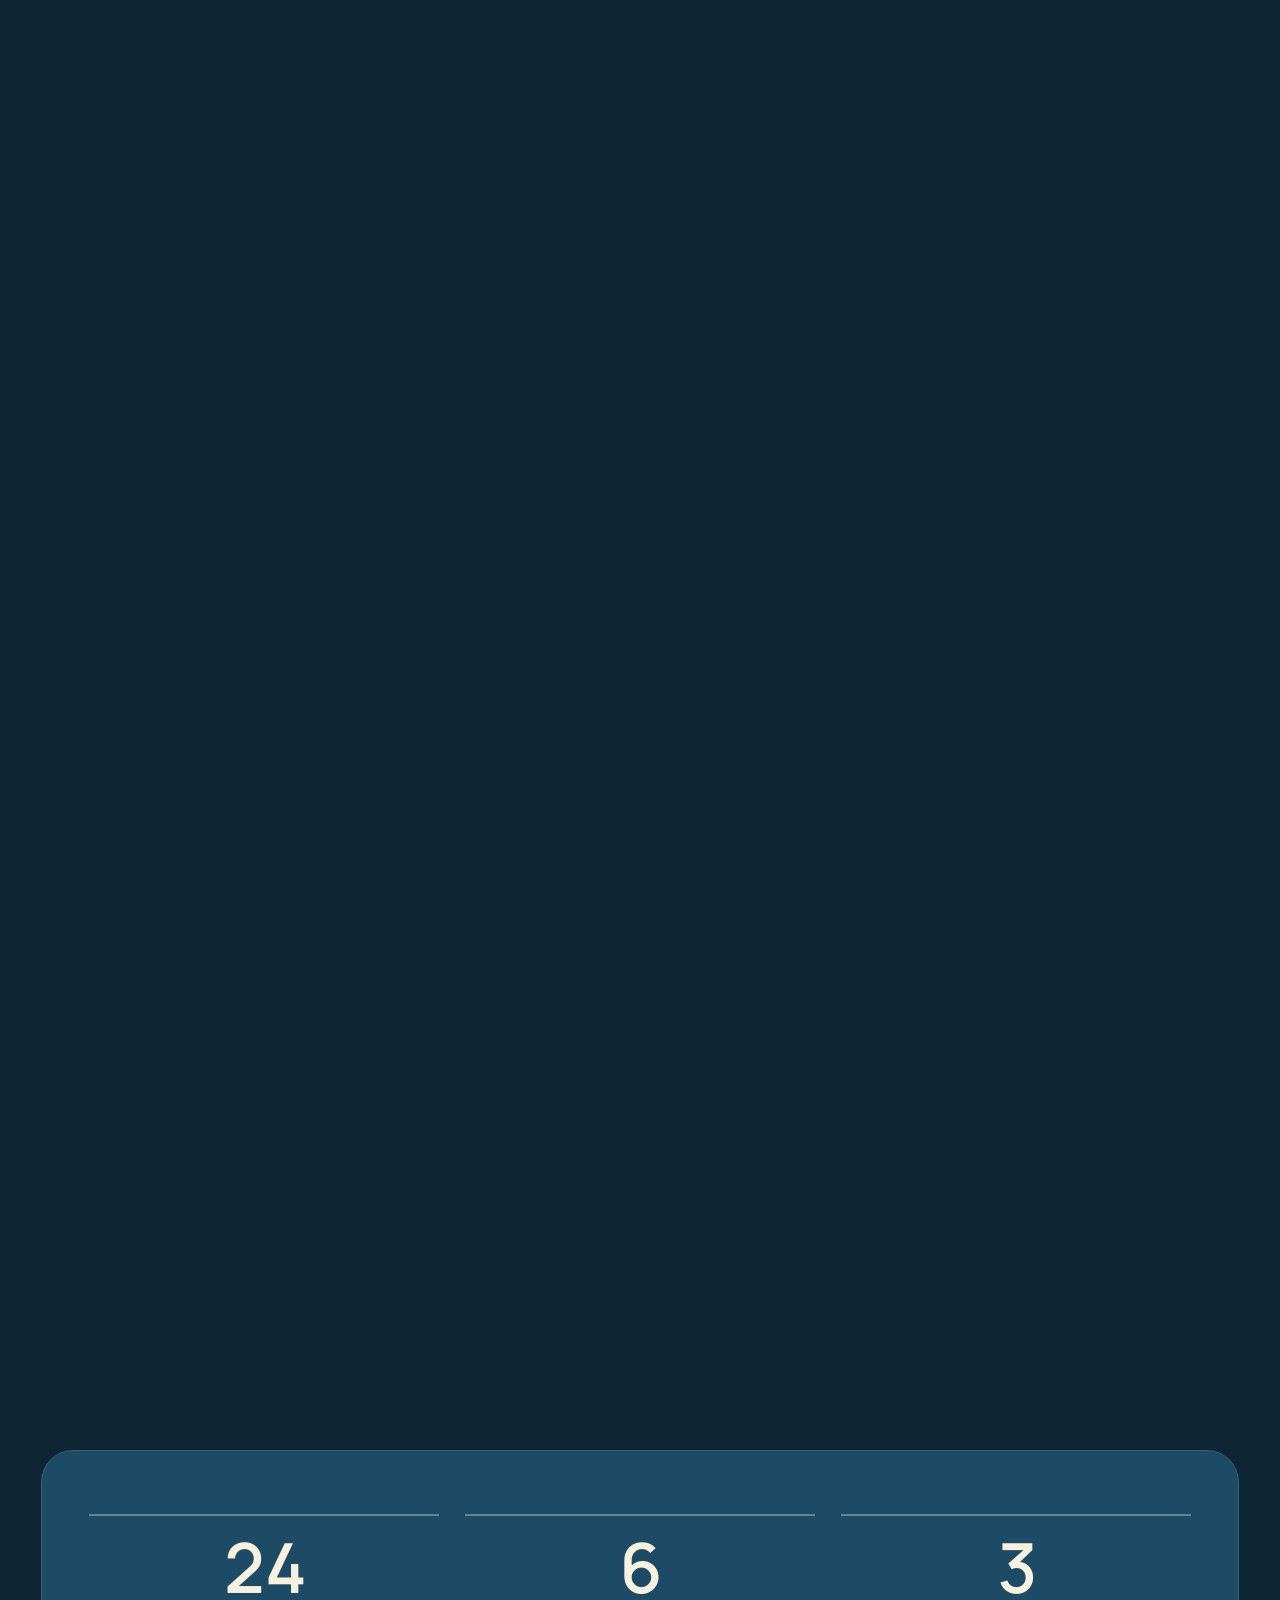
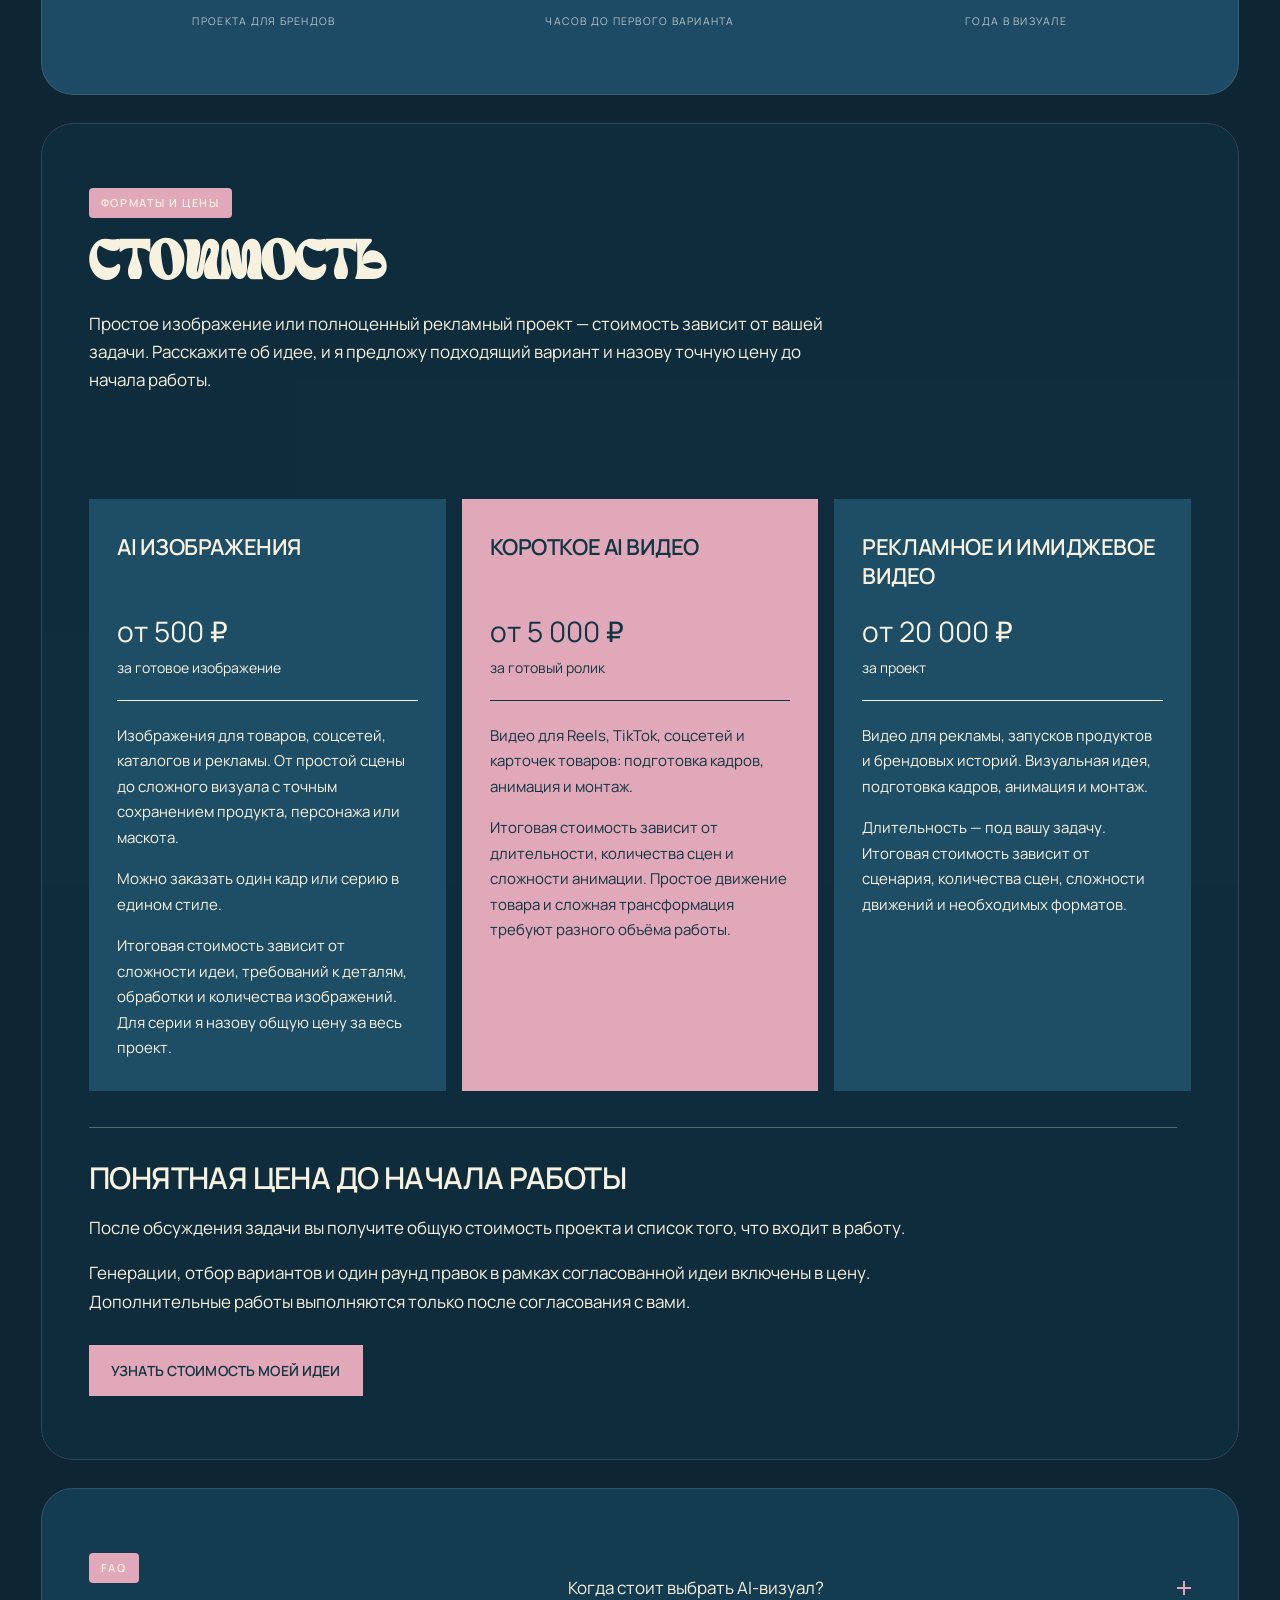
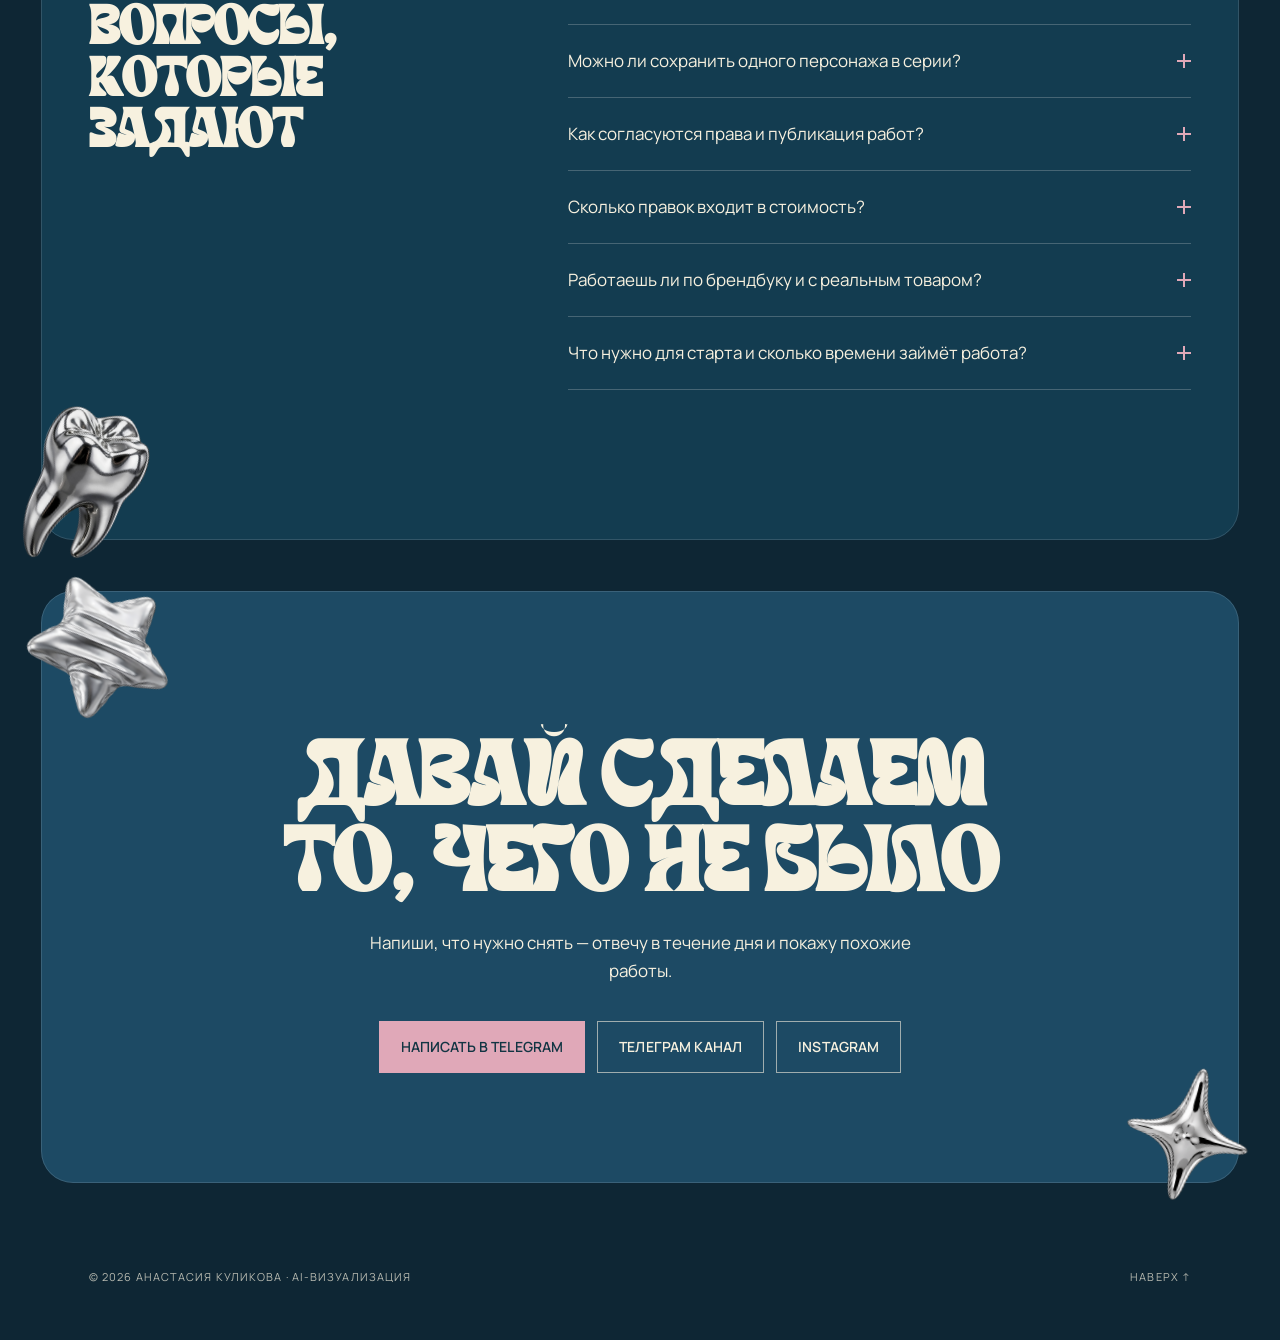
==== commit 1cc14353: "Add Scale fashion video with optimized media and gallery poster" ====
--- a/index.html
+++ b/index.html
@@ -520,7 +520,7 @@
         <button class="drow__bar" aria-expanded="false" aria-controls="panel-video">
           <span class="drow__no">02</span>
           <span class="drow__name">Видео</span>
-          <span class="drow__count">6 работ</span>
+          <span class="drow__count">7 работ</span>
           <span class="drow__icon" aria-hidden="true"></span>
         </button>
         <div class="drow__panel" id="panel-video" role="region">
@@ -530,6 +530,15 @@
               <div class="dgrid">
                 <article class="work">
                   <button class="work__btn" type="button"
+                          data-src="public/video/cases/15-scale-fashion.mp4"
+                          data-brand="Масштаб" data-type="Ролик для бренда одежды">
+                    <img class="work__img" src="public/img/cases/15-scale-fashion.webp" alt="Масштаб — ролик для бренда одежды"
+                         width="600" height="1066" loading="lazy" decoding="async">
+                    <span class="work__play" aria-hidden="true"></span><span class="work__cap"><b>Масштаб</b><small>Ролик для бренда одежды</small></span>
+                  </button>
+                </article>
+                <article class="work">
+                  <button class="work__btn" type="button"
                           data-src="public/video/cases/02-hex.mp4"
                           data-brand="HEX" data-type="Fashion-ролик">
                     <img class="work__img" src="public/img/cases/02-hex.webp" alt="HEX — Fashion-ролик"
@@ -584,7 +593,7 @@
                 </article>
               </div>
             </div>
-            <button class="drow__all linkbtn" type="button">Показать все 6</button>
+            <button class="drow__all linkbtn" type="button">Показать все 7</button>
           </div>
         </div>
       </div>
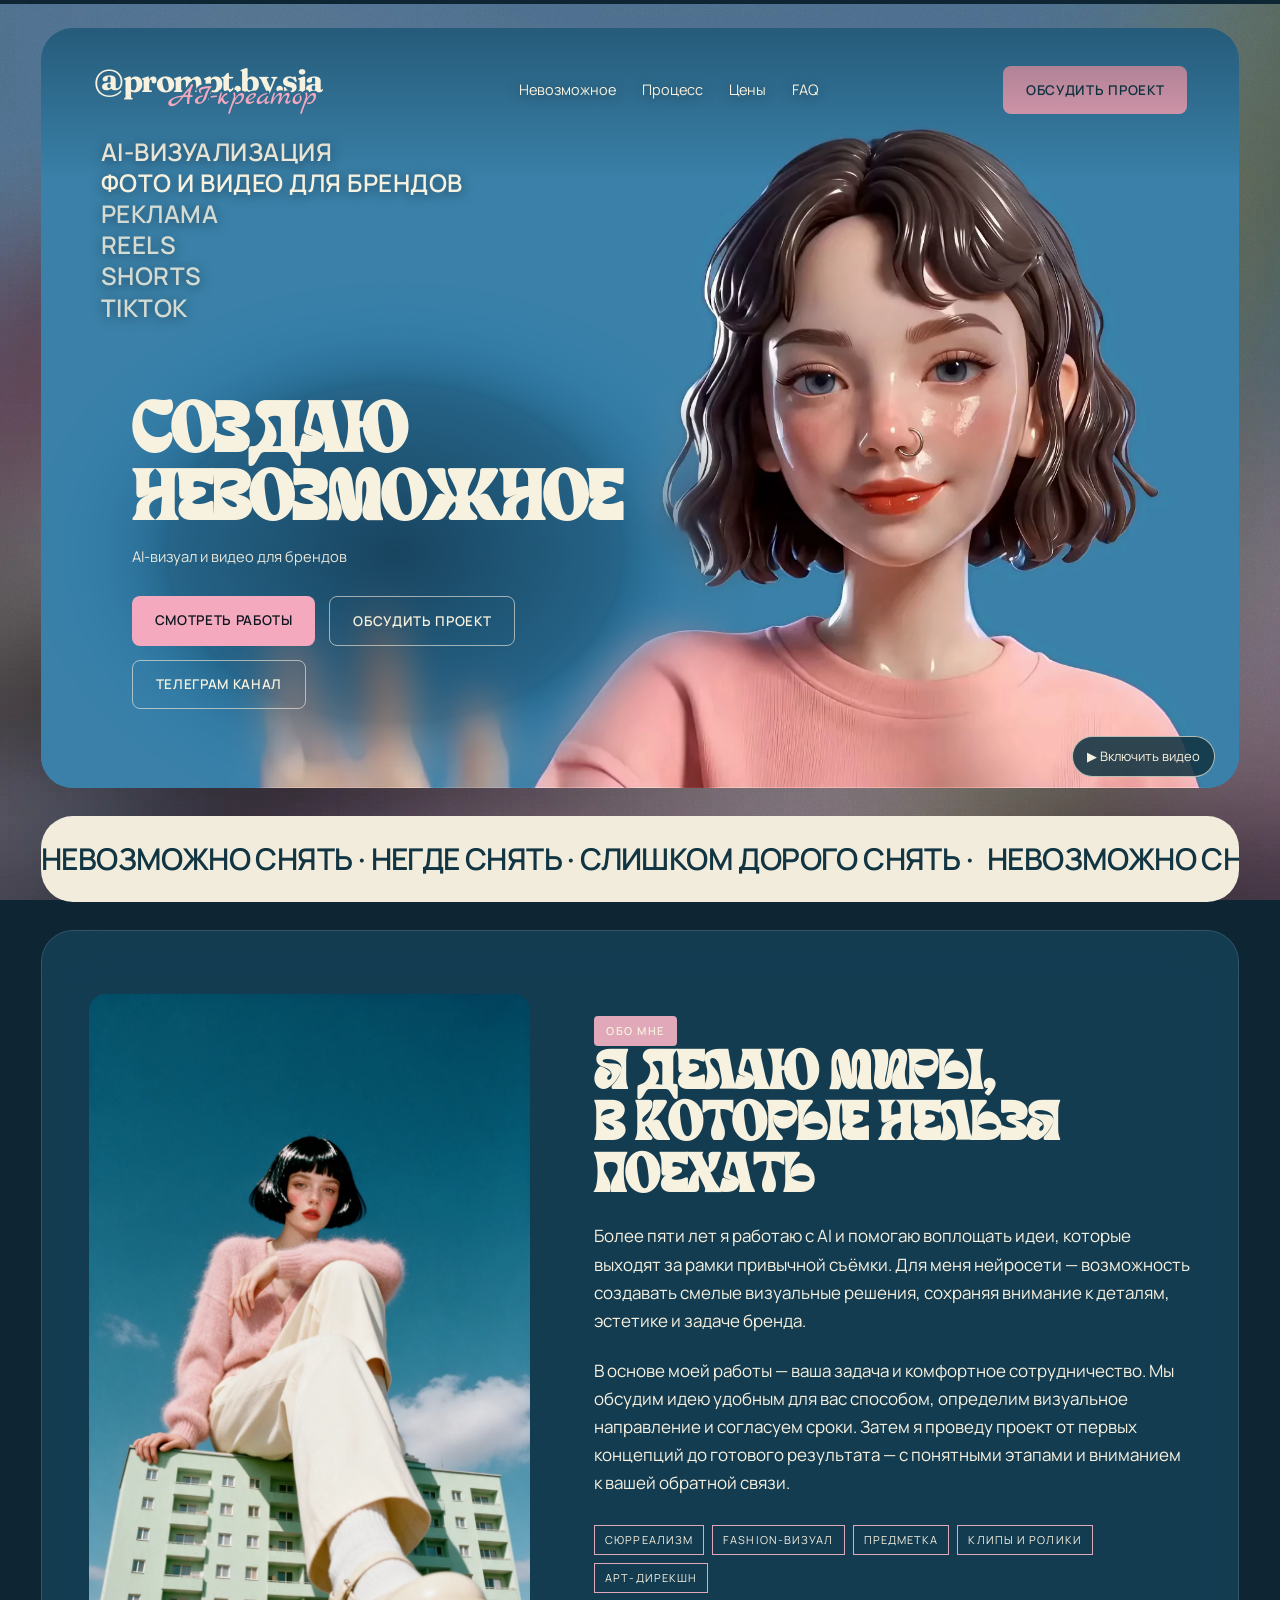
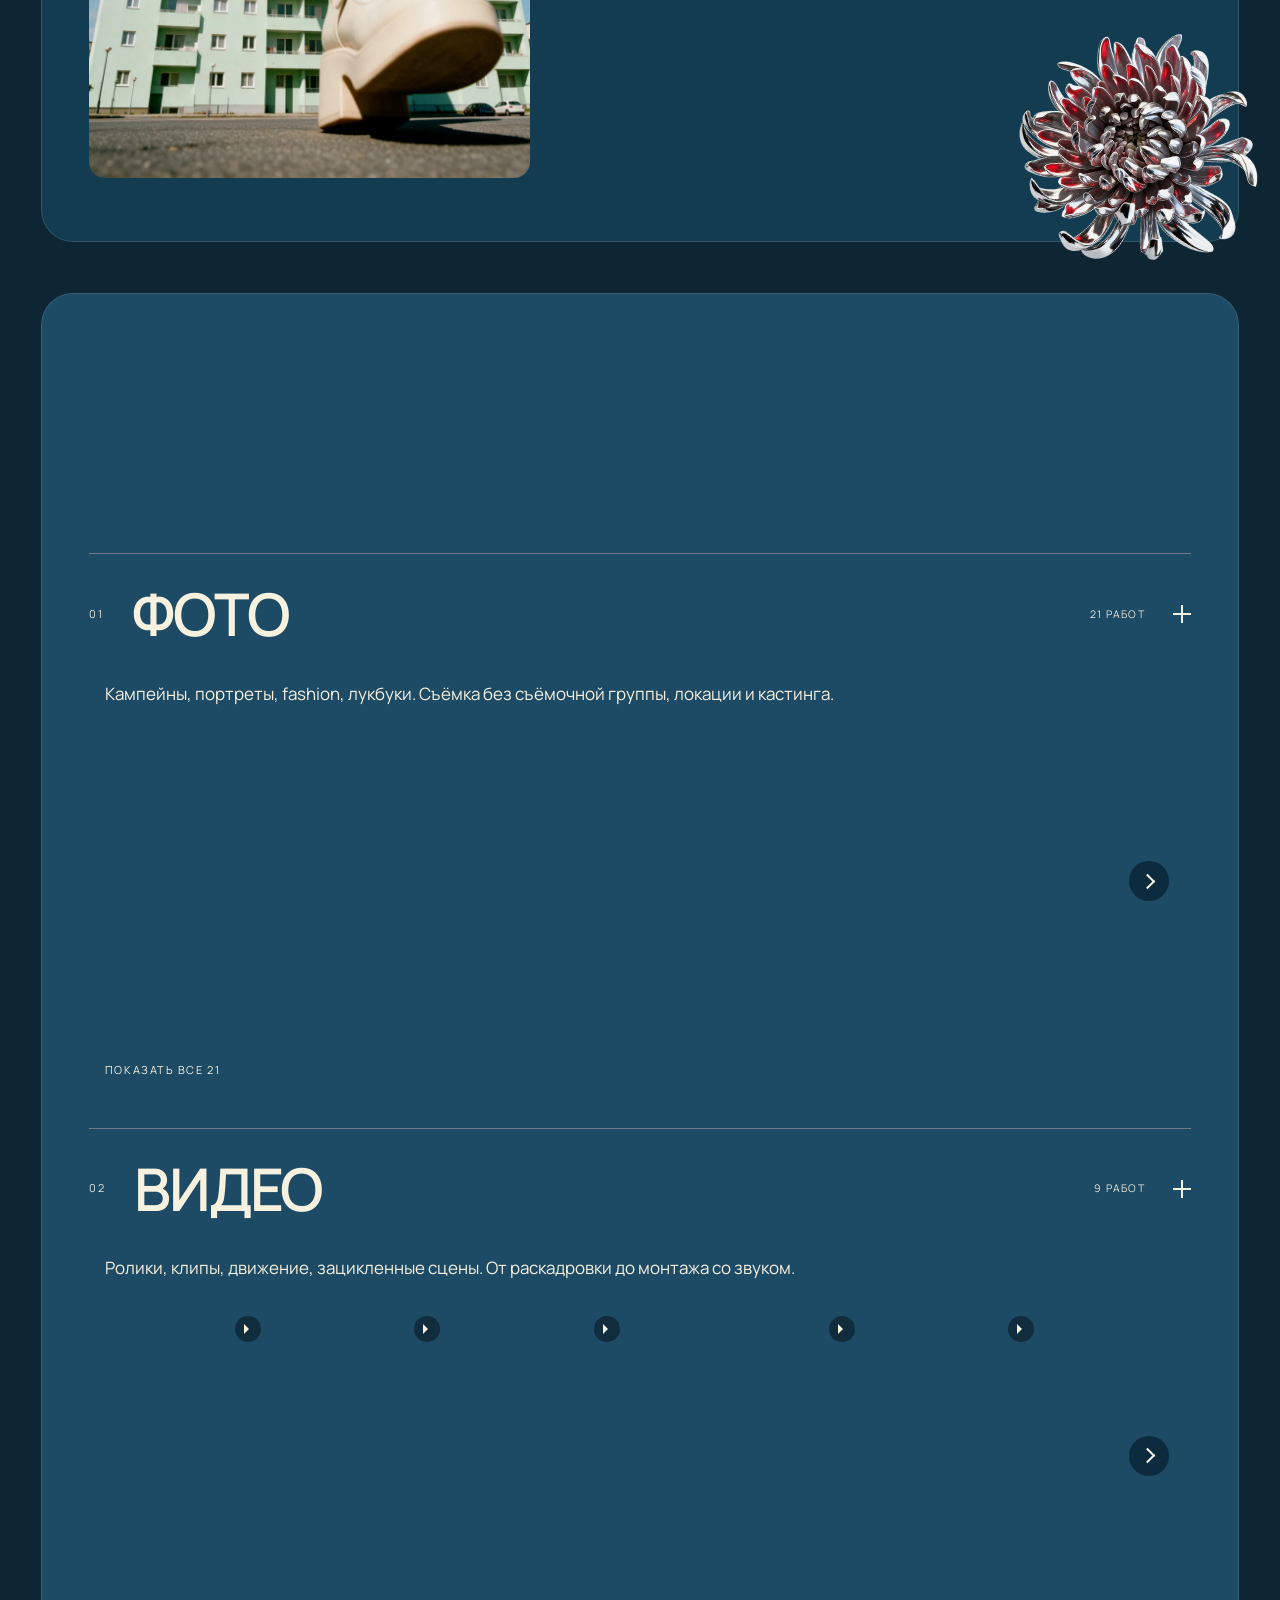
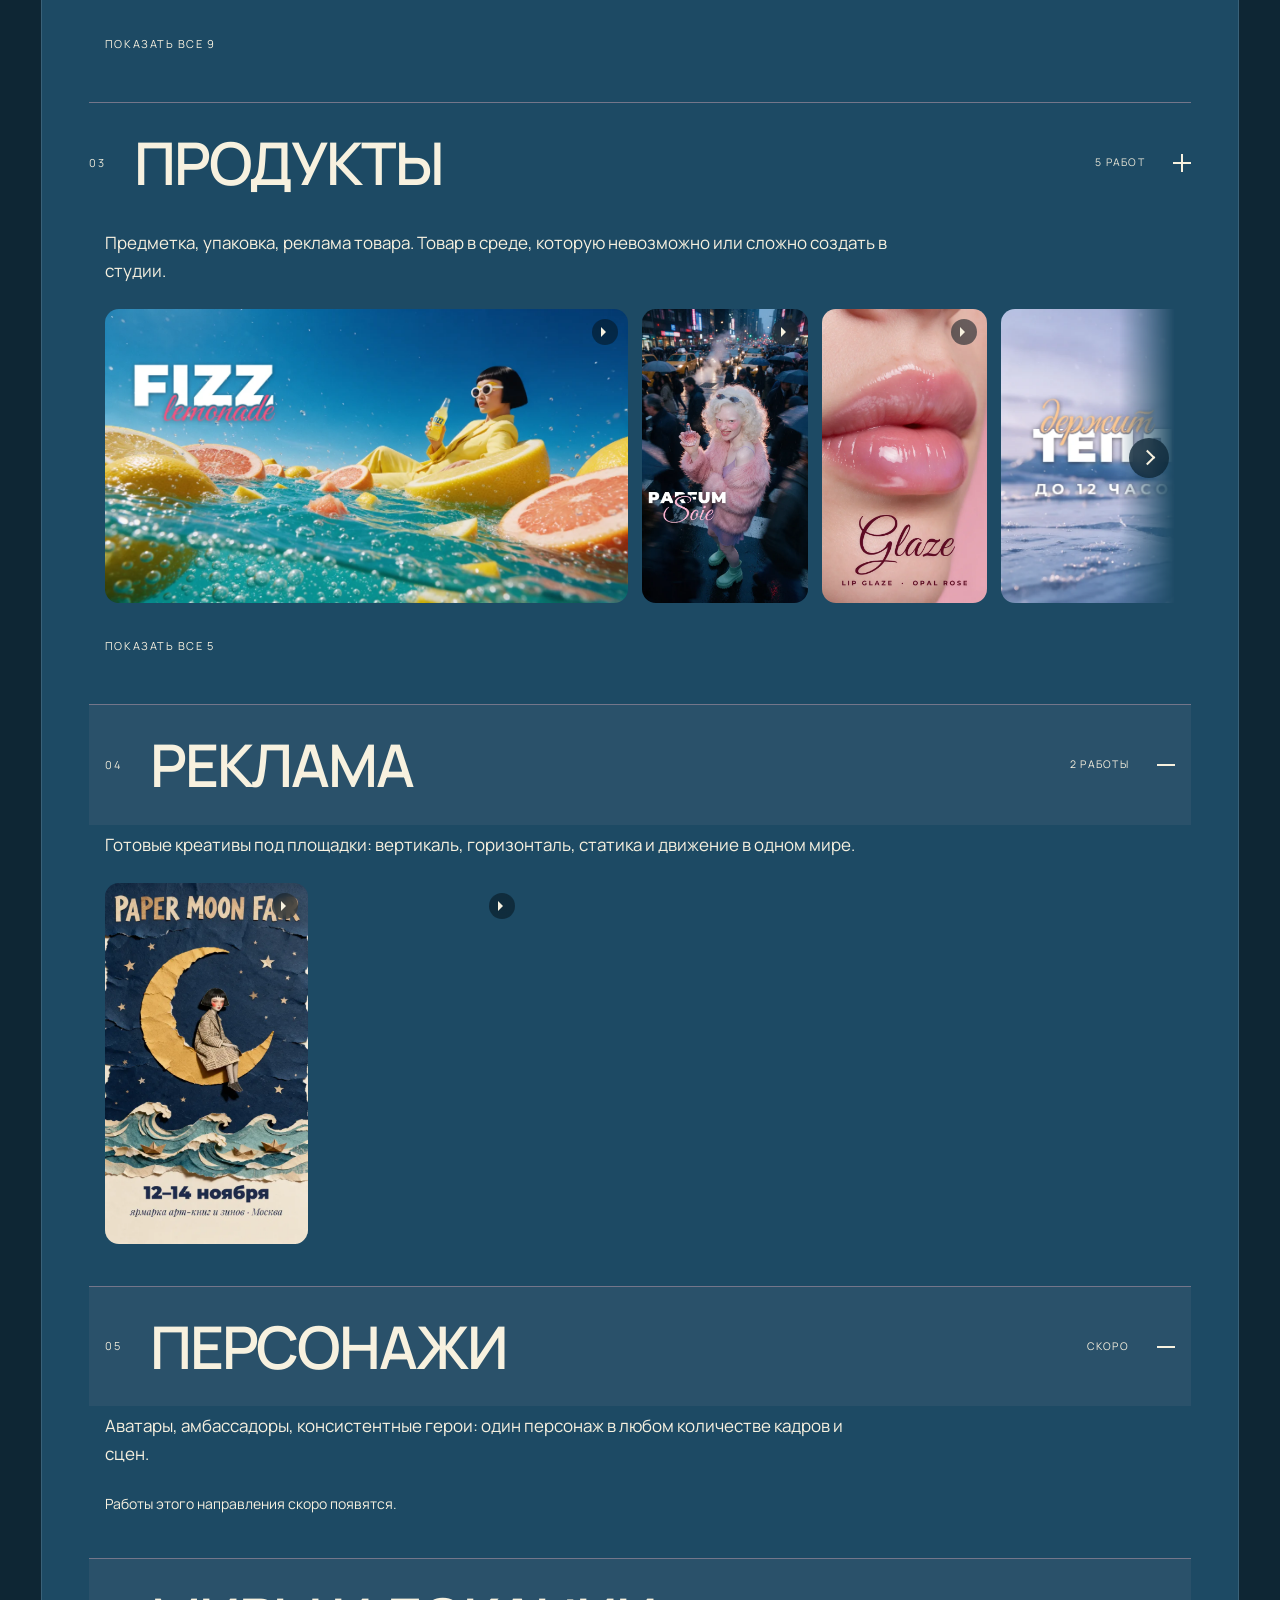
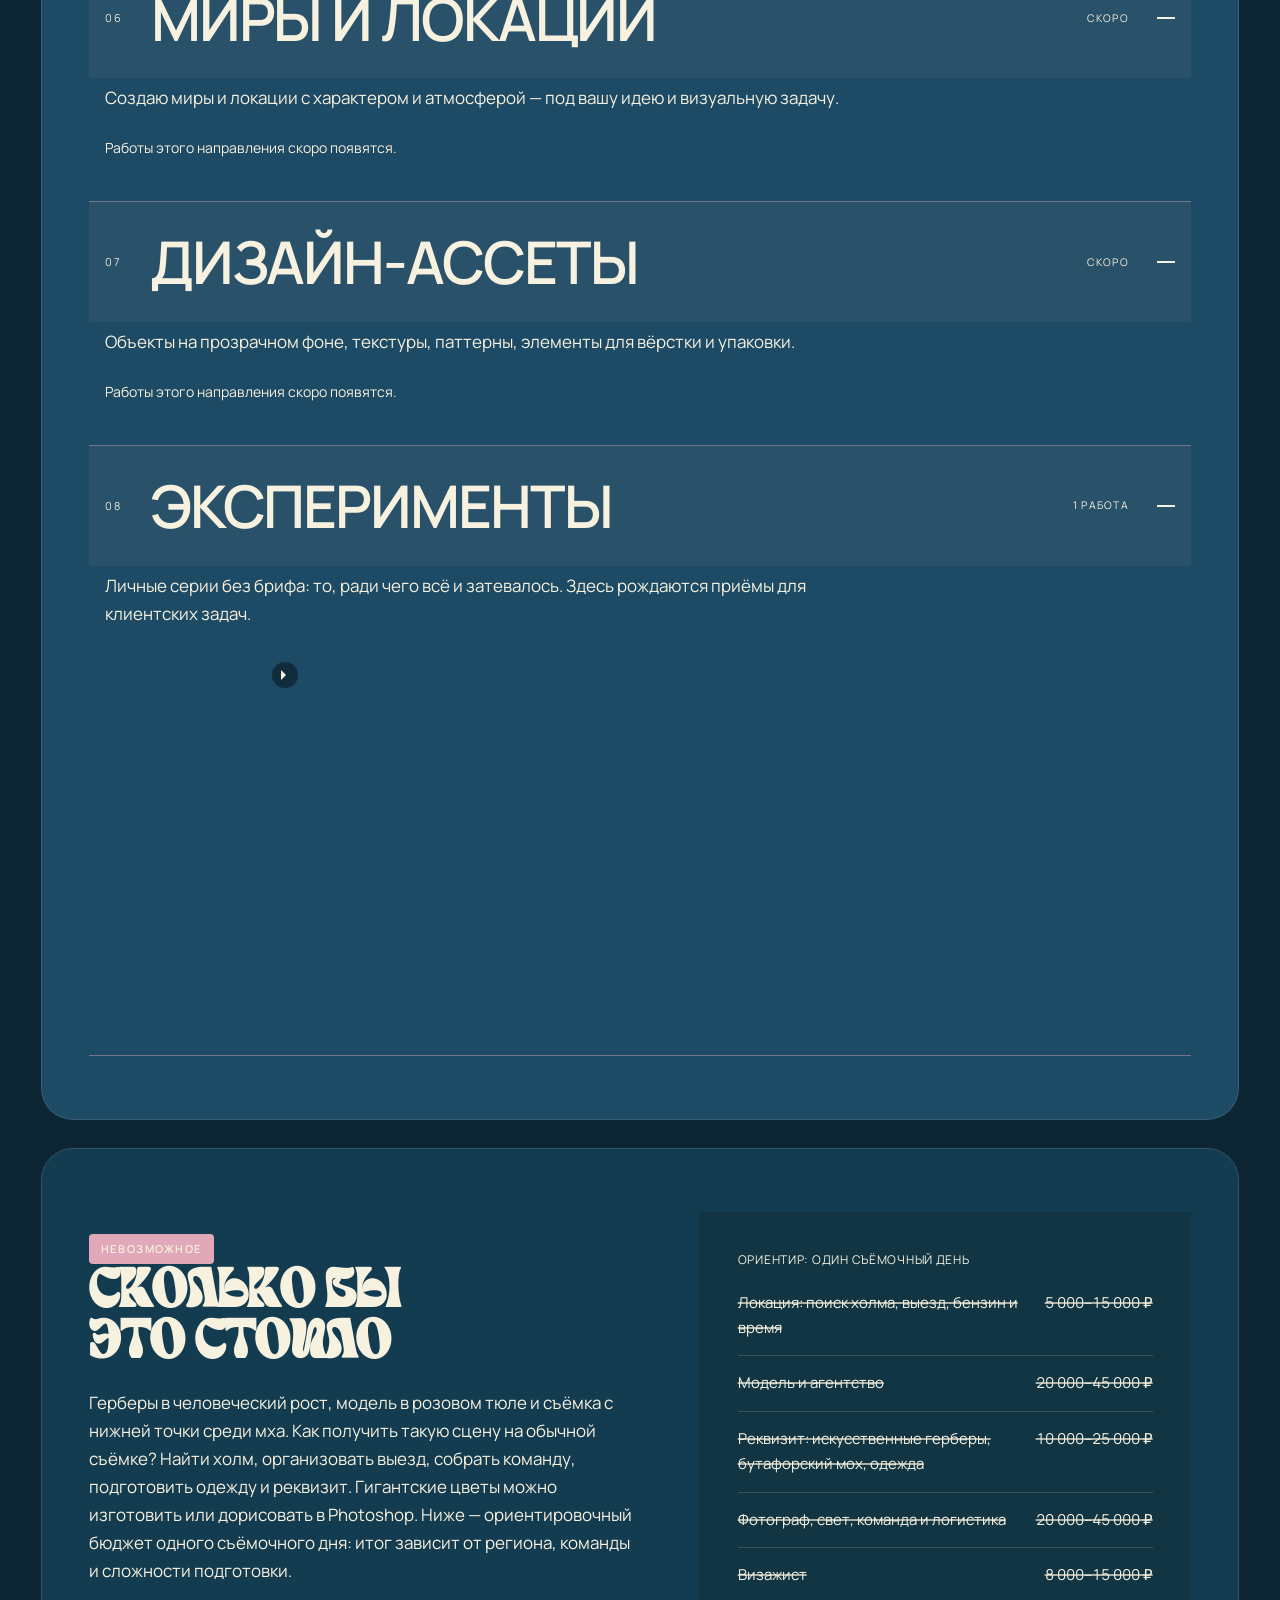
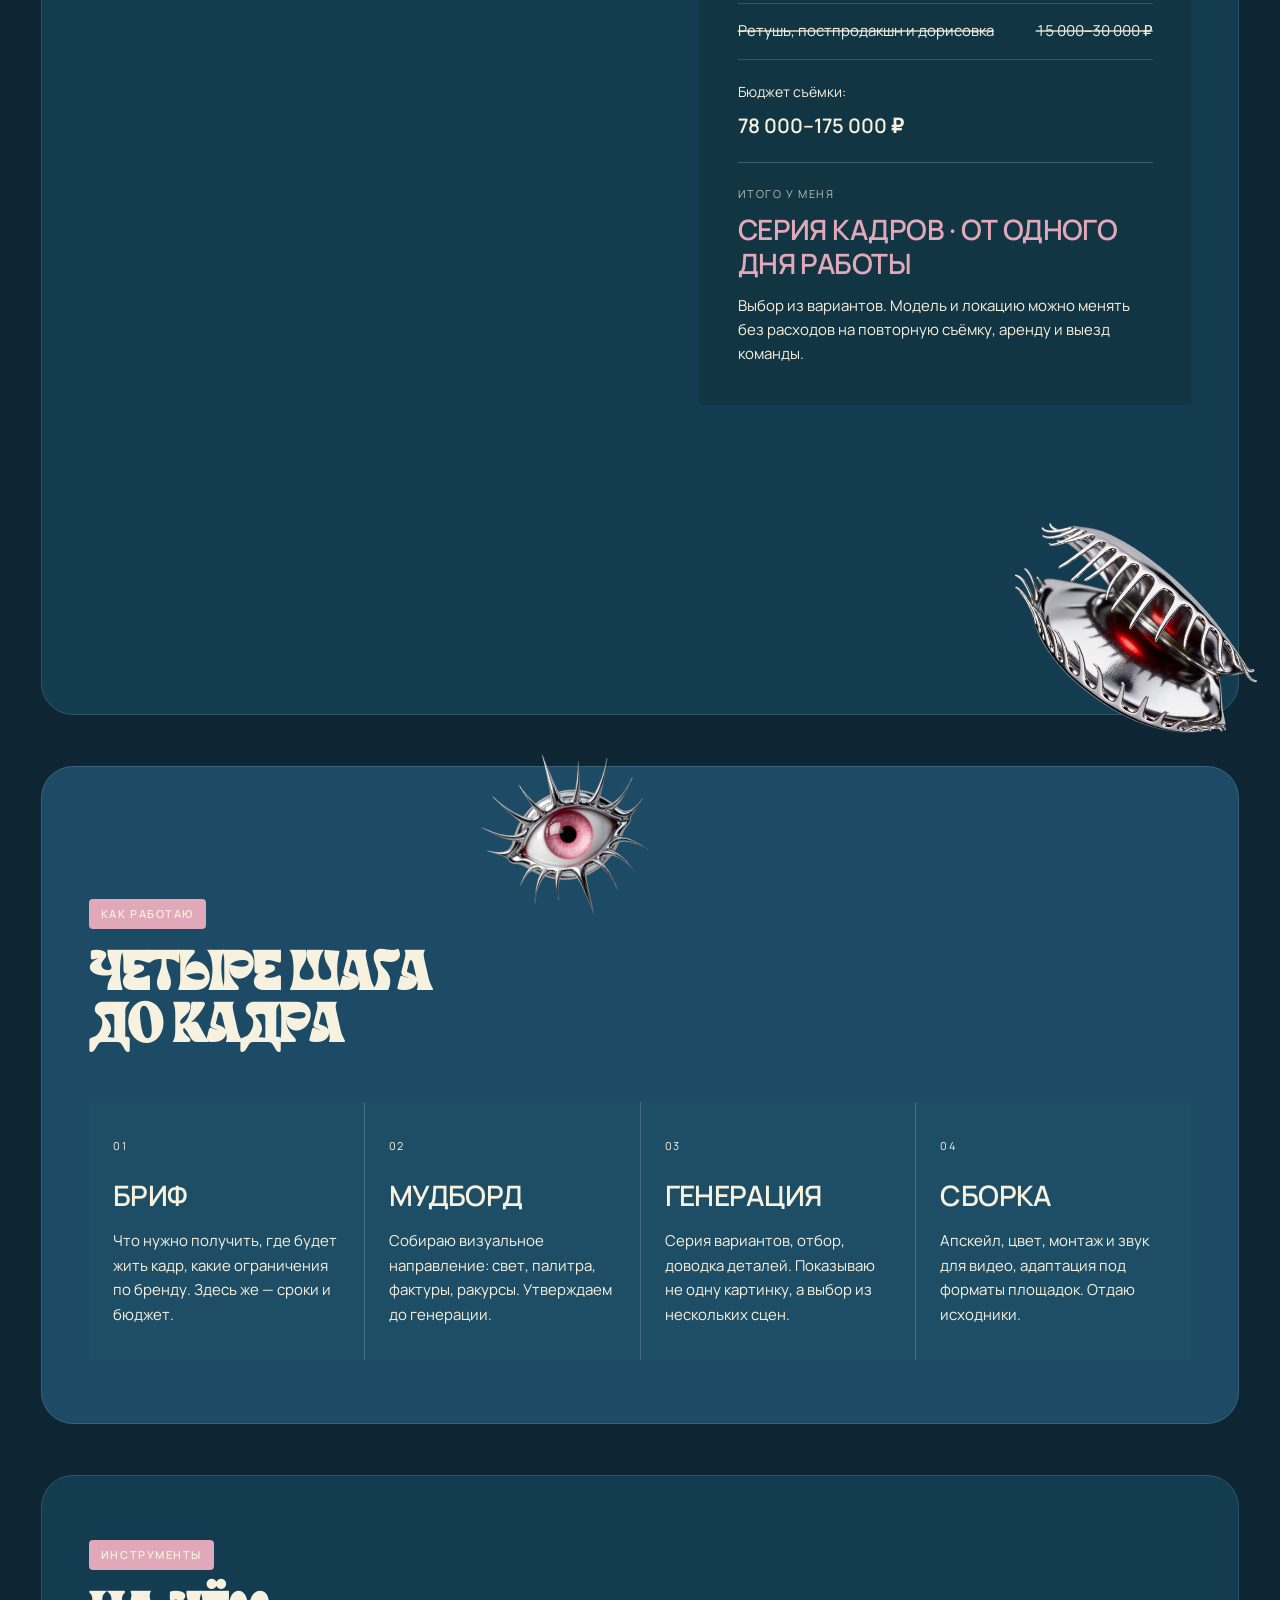
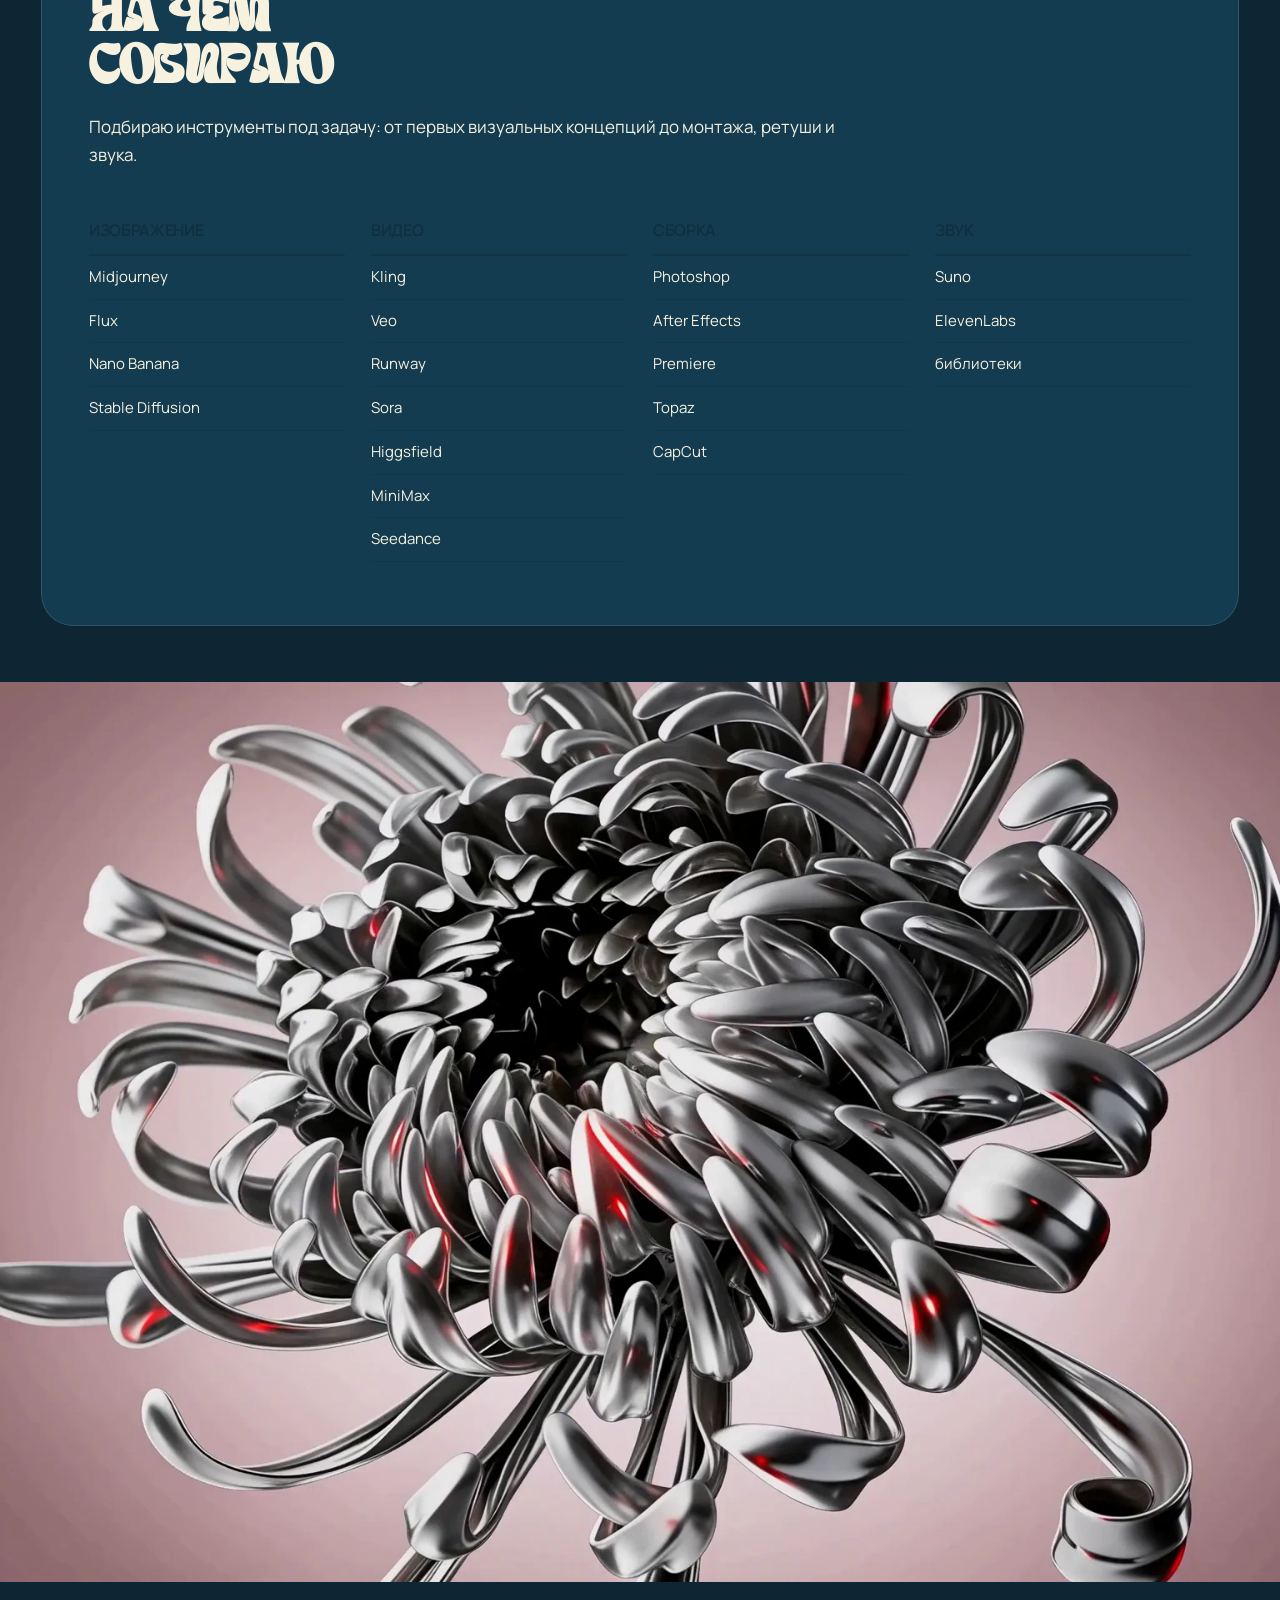
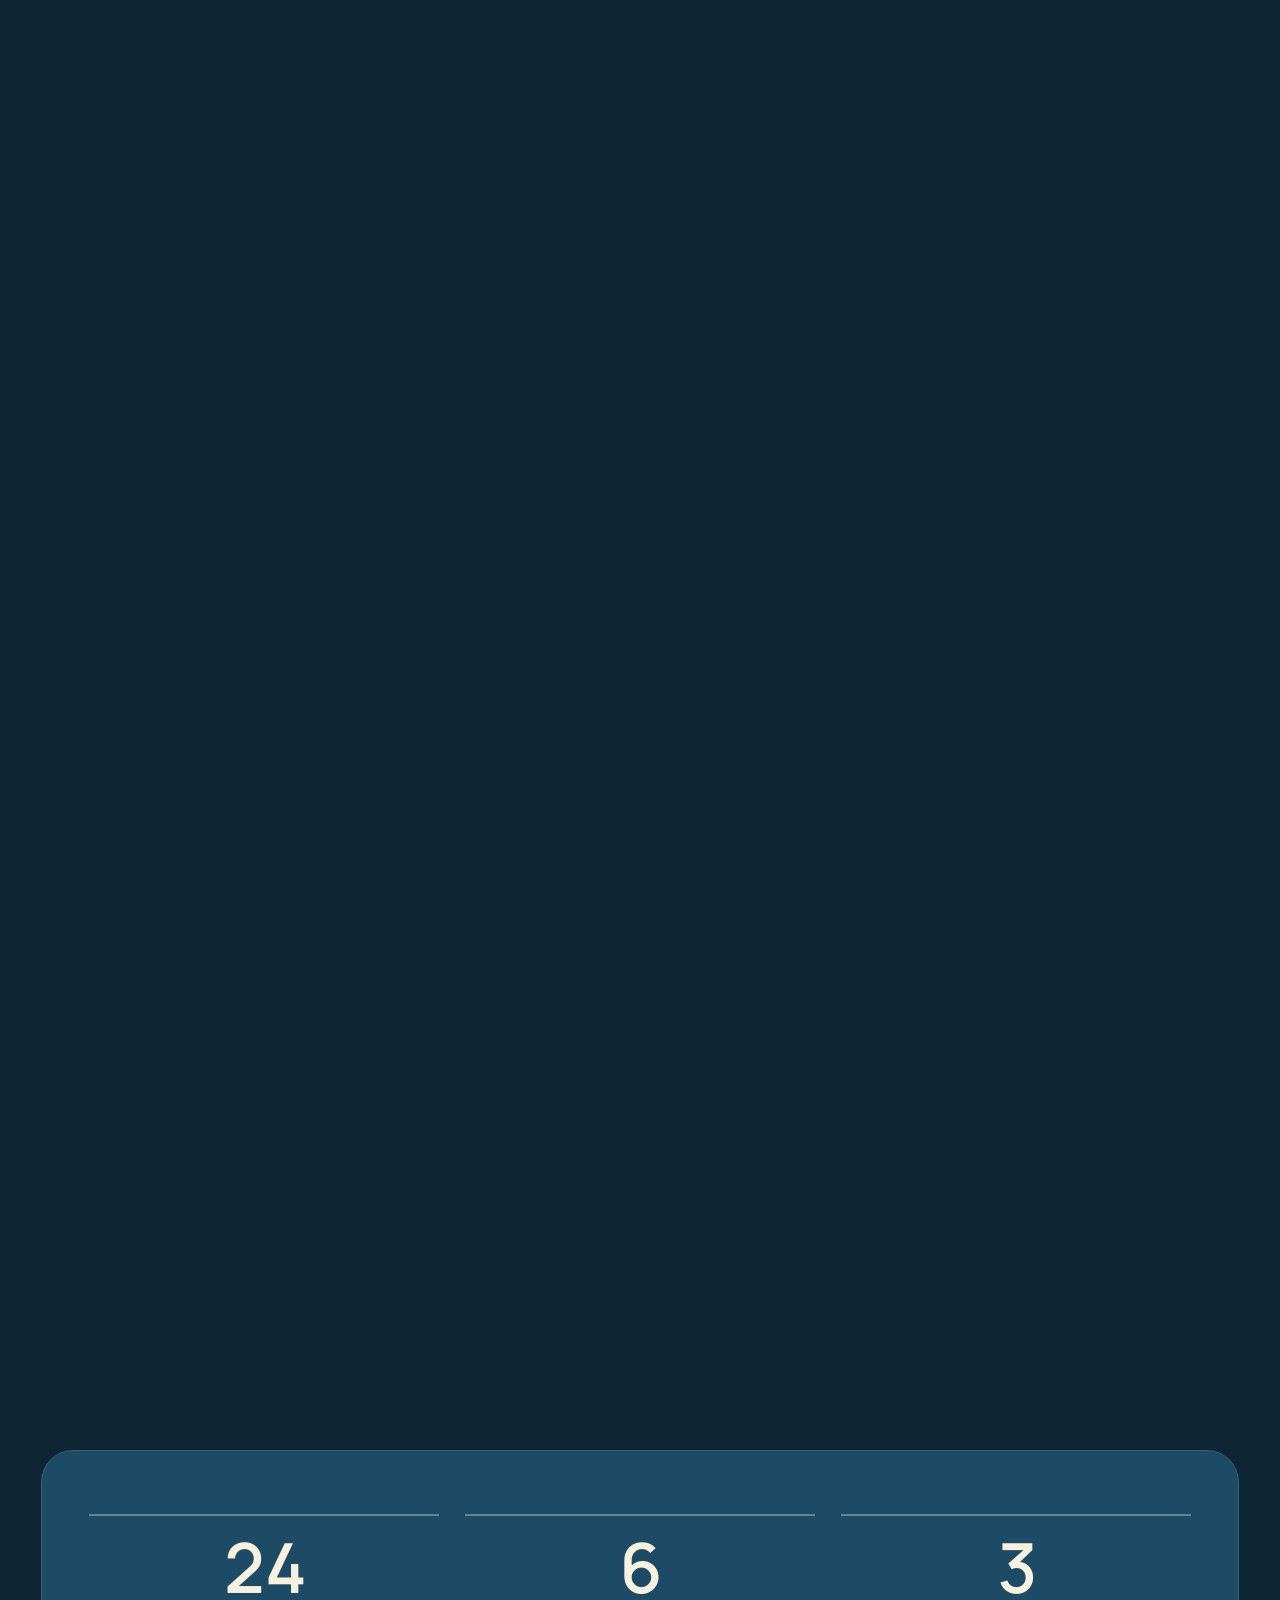
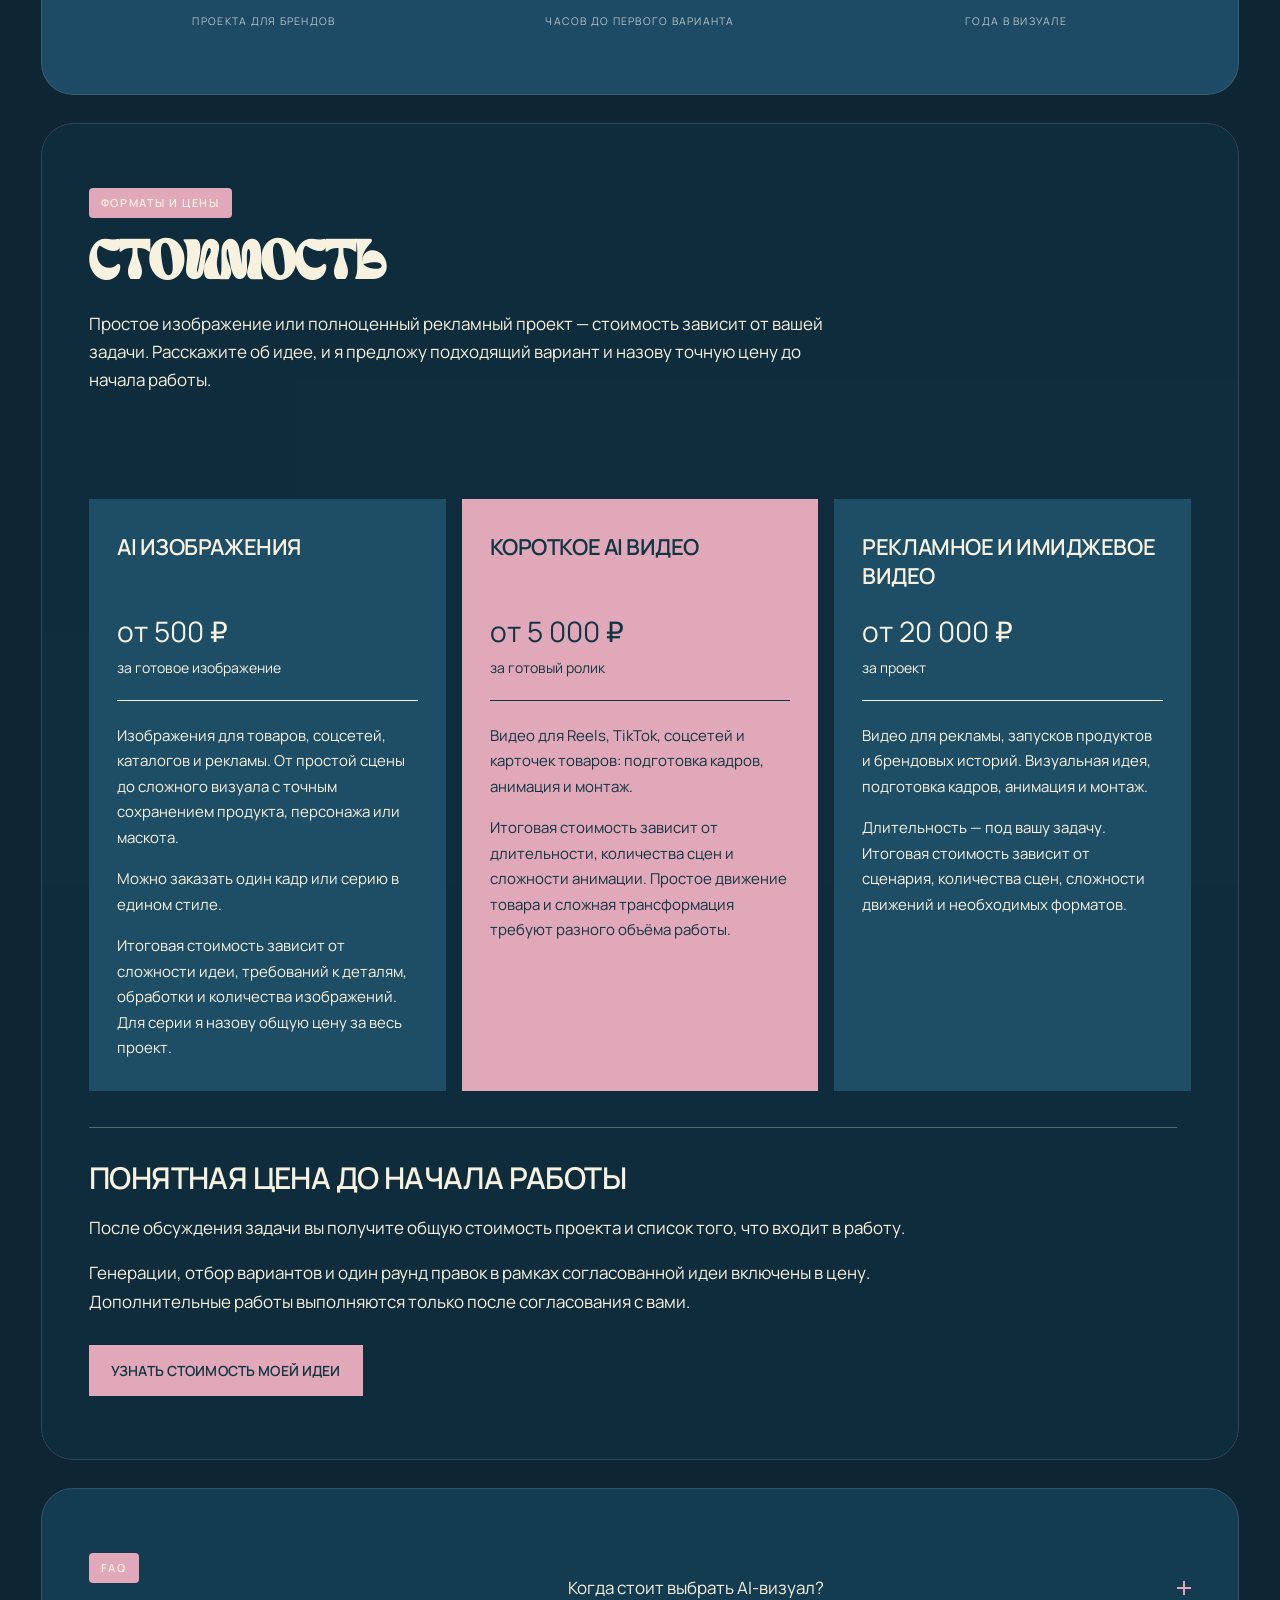
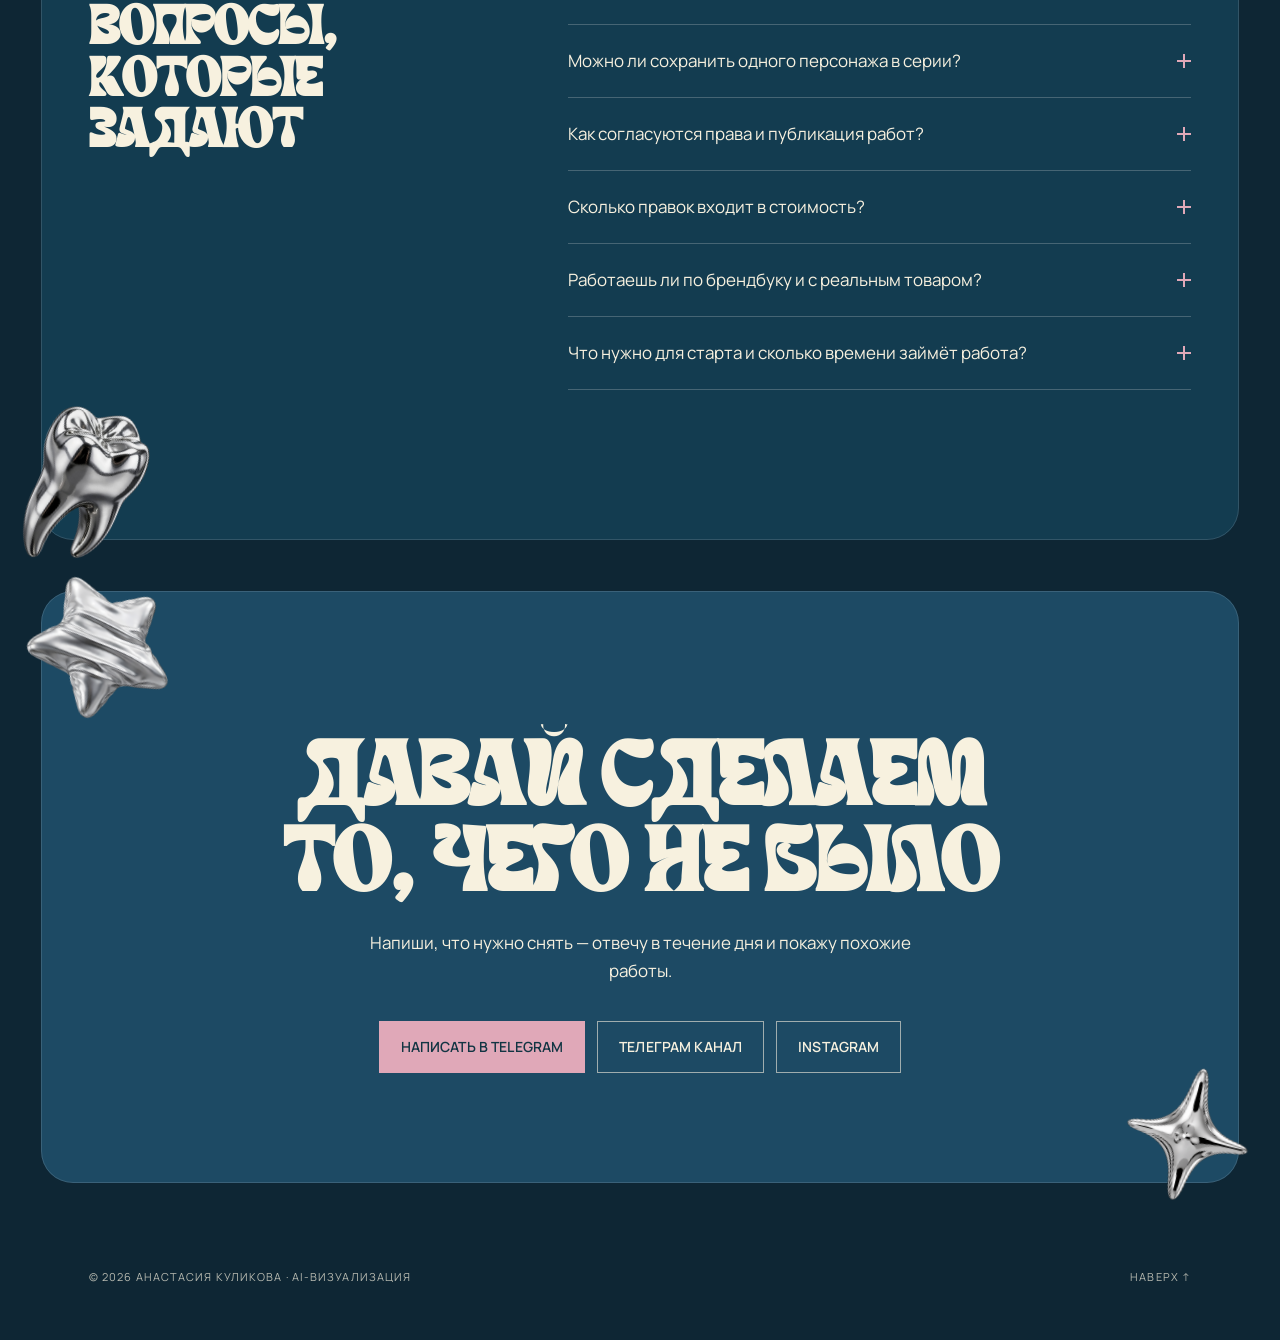
==== commit 22c5d6a1: "Publish earrings and bag advertisements with verified deployment receipts" ====
--- a/index.html
+++ b/index.html
@@ -520,7 +520,7 @@
         <button class="drow__bar" aria-expanded="false" aria-controls="panel-video">
           <span class="drow__no">02</span>
           <span class="drow__name">Видео</span>
-          <span class="drow__count">7 работ</span>
+          <span class="drow__count">9 работ</span>
           <span class="drow__icon" aria-hidden="true"></span>
         </button>
         <div class="drow__panel" id="panel-video" role="region">
@@ -530,6 +530,24 @@
               <div class="dgrid">
                 <article class="work">
                   <button class="work__btn" type="button"
+                          data-src="public/video/cases/17-earrings.mp4"
+                          data-brand="Серьги" data-type="Рекламный ролик">
+                    <img class="work__img" src="public/img/cases/17-earrings.webp" alt="Серьги — рекламный ролик"
+                         width="600" height="1066" loading="lazy" decoding="async">
+                    <span class="work__play" aria-hidden="true"></span><span class="work__cap"><b>Серьги</b><small>Рекламный ролик</small></span>
+                  </button>
+                </article>
+                <article class="work">
+                  <button class="work__btn" type="button"
+                          data-src="public/video/cases/16-bag.mp4"
+                          data-brand="Сумка" data-type="Рекламный ролик">
+                    <img class="work__img" src="public/img/cases/16-bag.webp" alt="Сумка — рекламный ролик"
+                         width="600" height="1066" loading="lazy" decoding="async">
+                    <span class="work__play" aria-hidden="true"></span><span class="work__cap"><b>Сумка</b><small>Рекламный ролик</small></span>
+                  </button>
+                </article>
+                <article class="work">
+                  <button class="work__btn" type="button"
                           data-src="public/video/cases/15-scale-fashion.mp4"
                           data-brand="Масштаб" data-type="Ролик для бренда одежды">
                     <img class="work__img" src="public/img/cases/15-scale-fashion.webp" alt="Масштаб — ролик для бренда одежды"
@@ -593,7 +611,7 @@
                 </article>
               </div>
             </div>
-            <button class="drow__all linkbtn" type="button">Показать все 7</button>
+            <button class="drow__all linkbtn" type="button">Показать все 9</button>
           </div>
         </div>
       </div>
